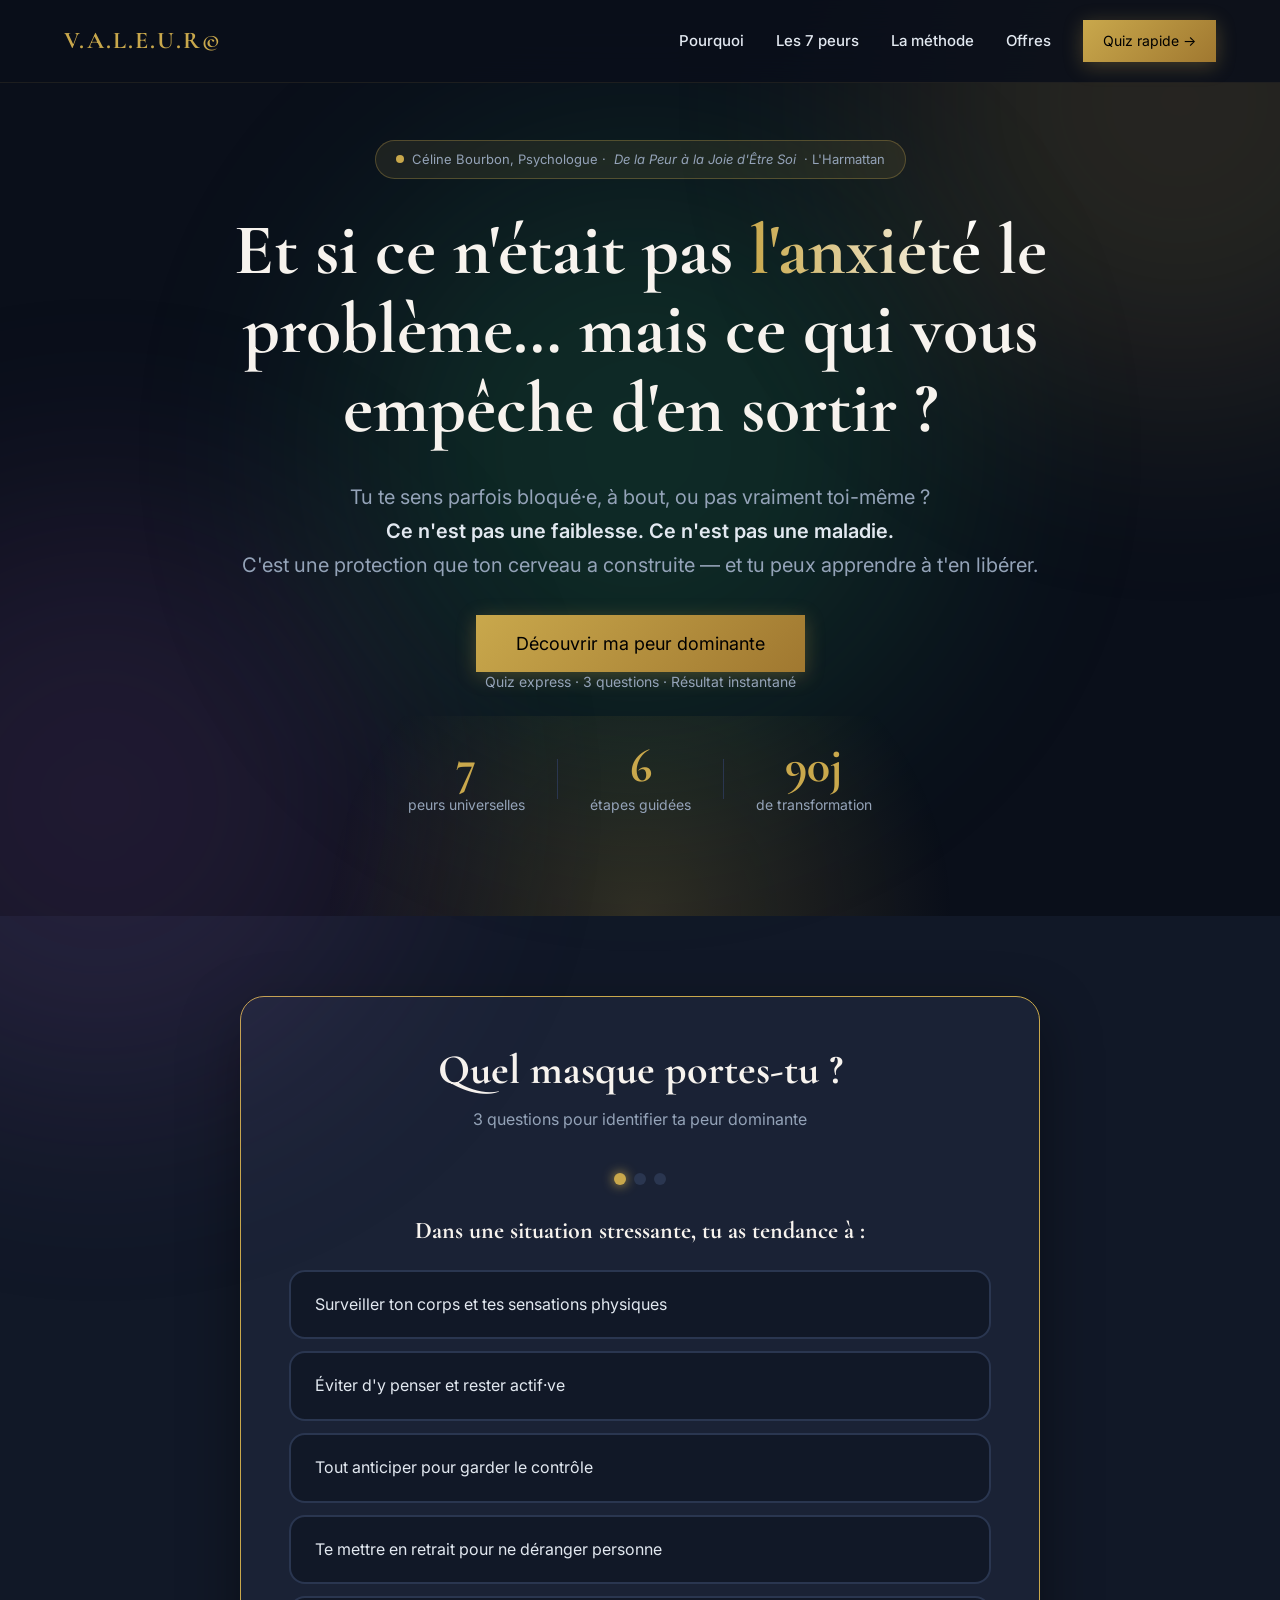
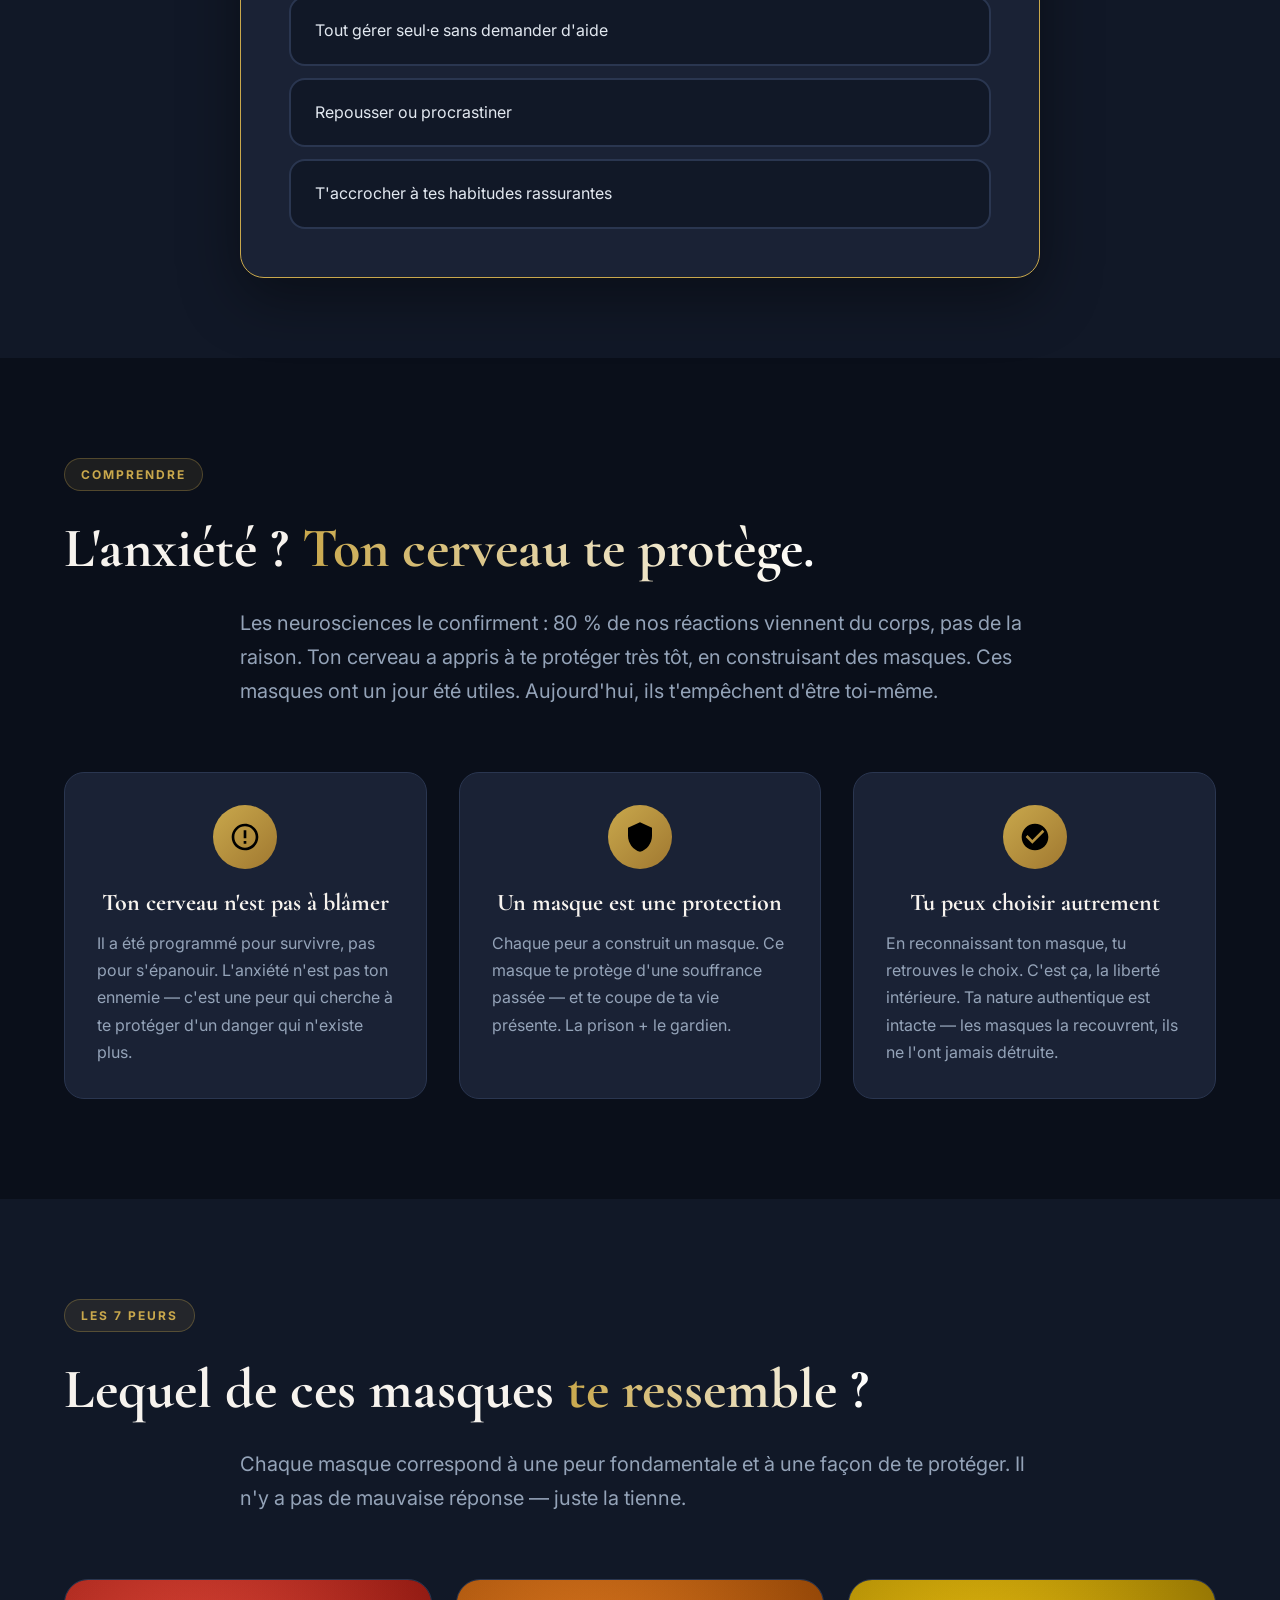
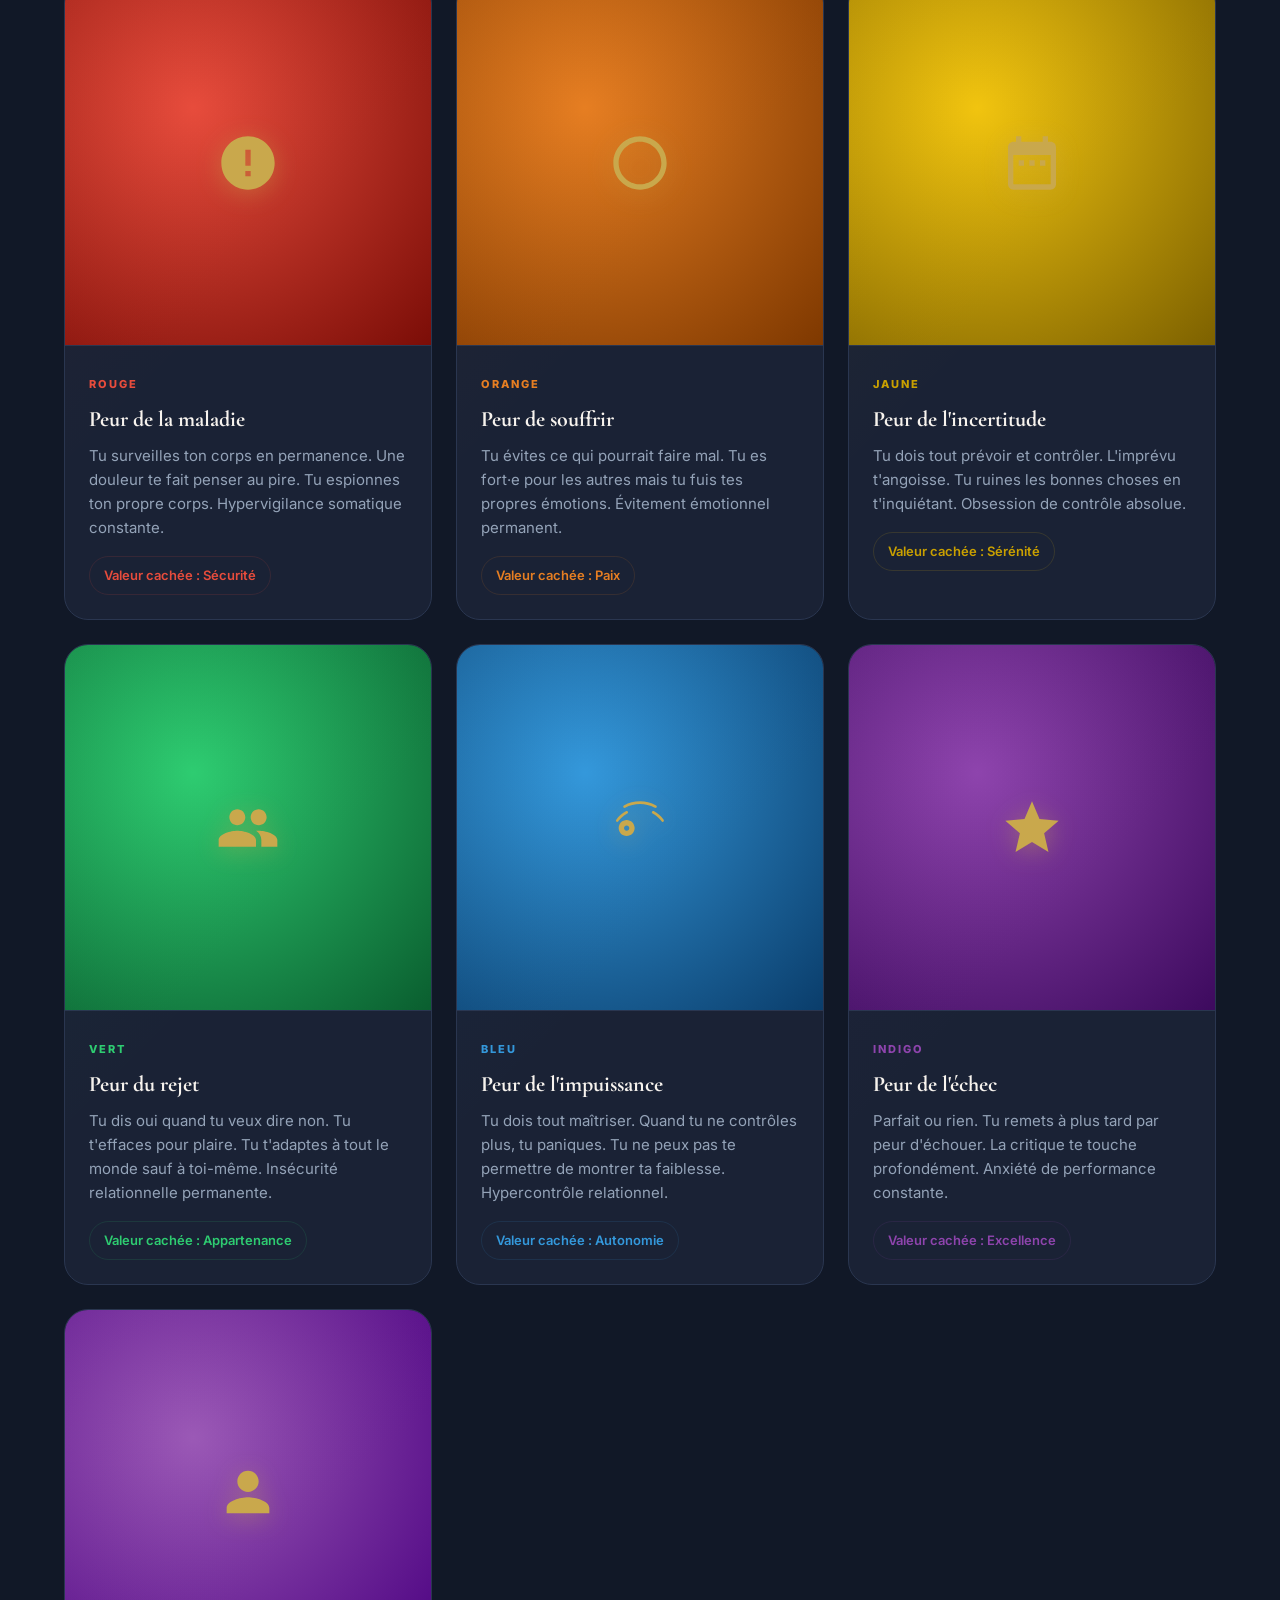
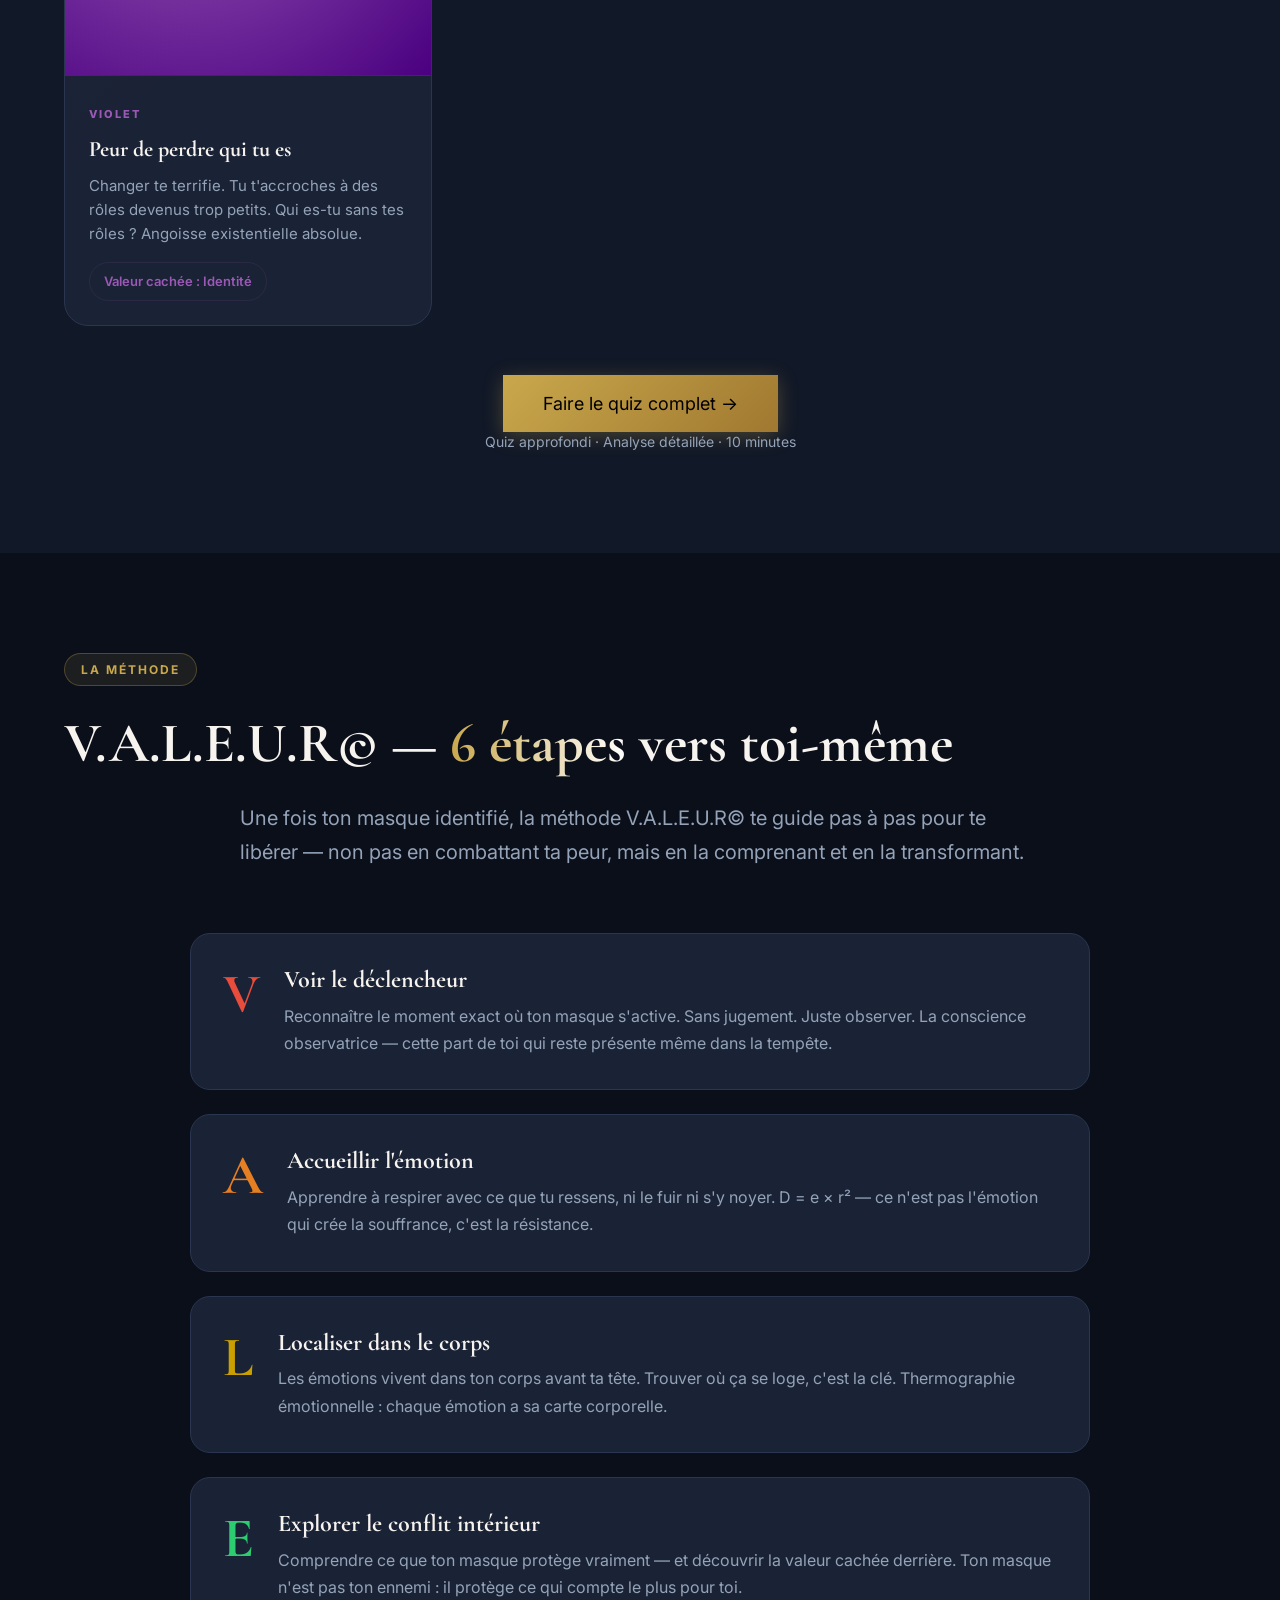
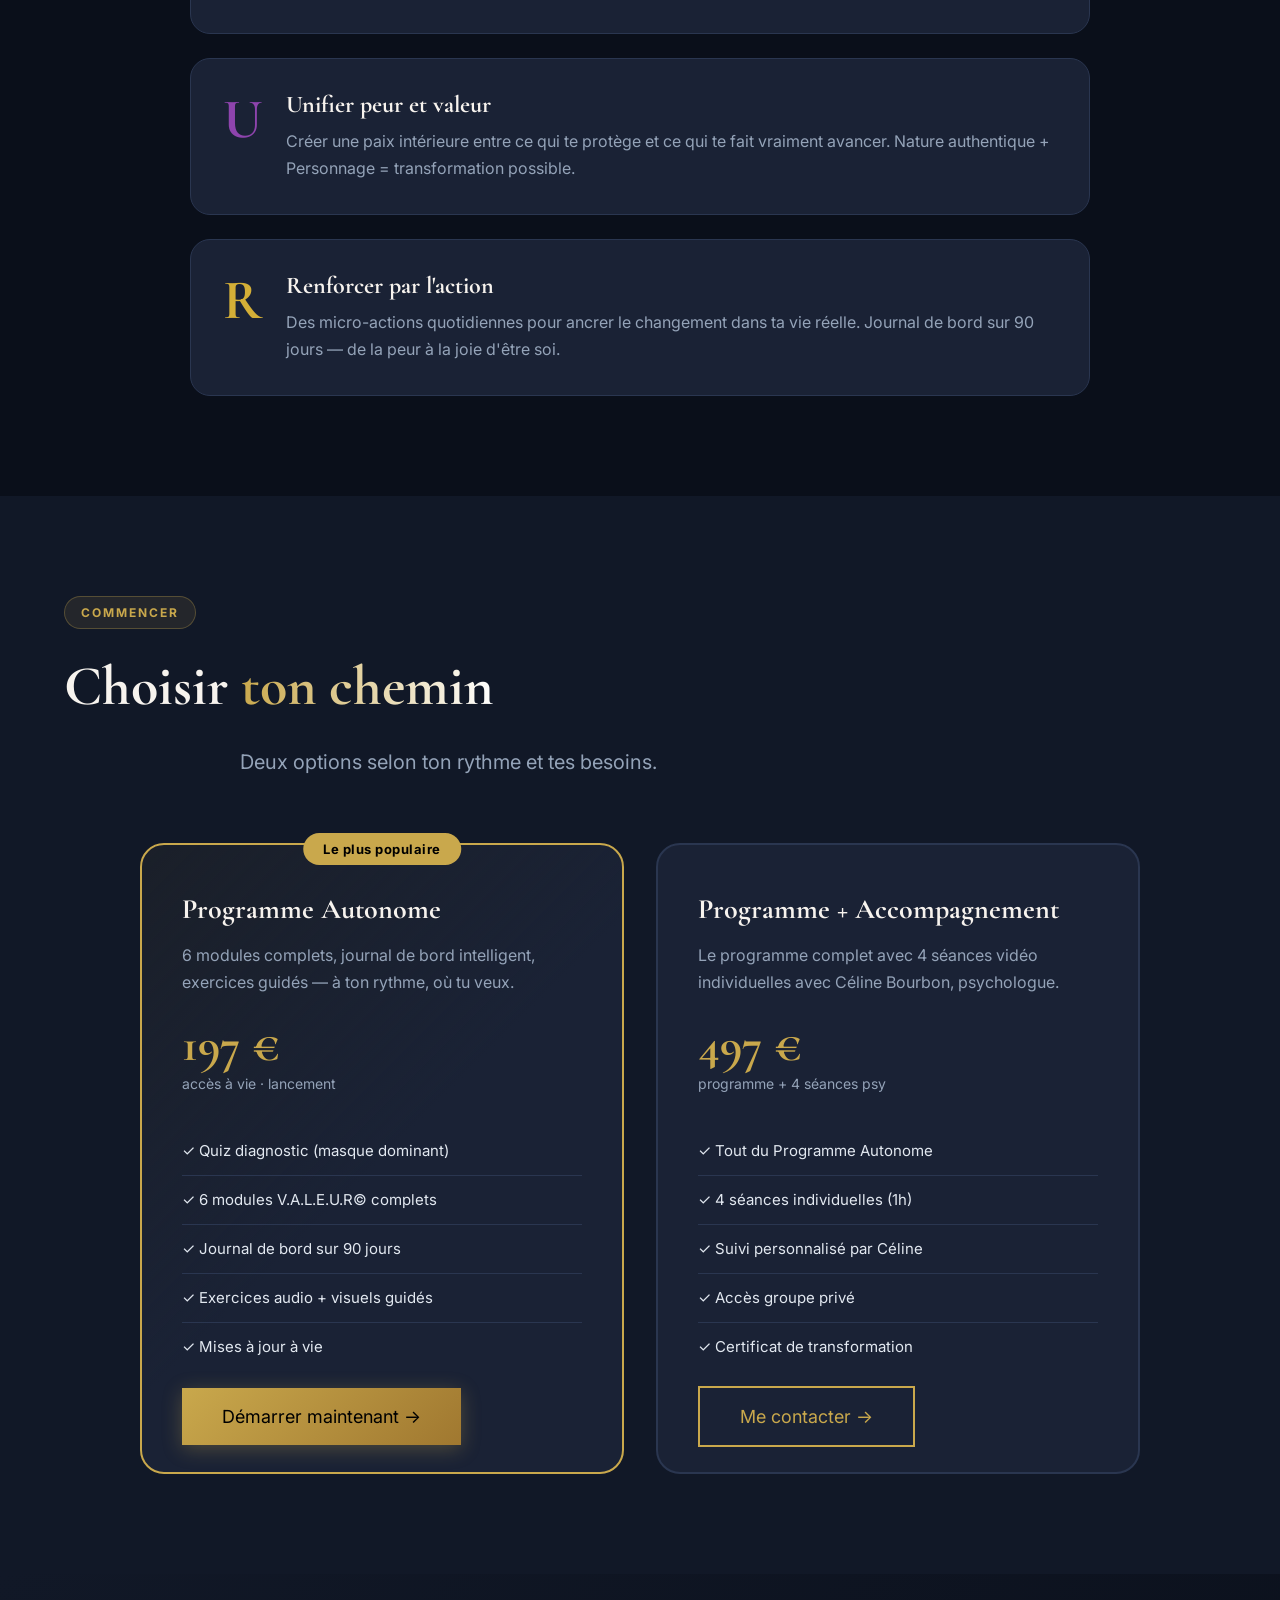
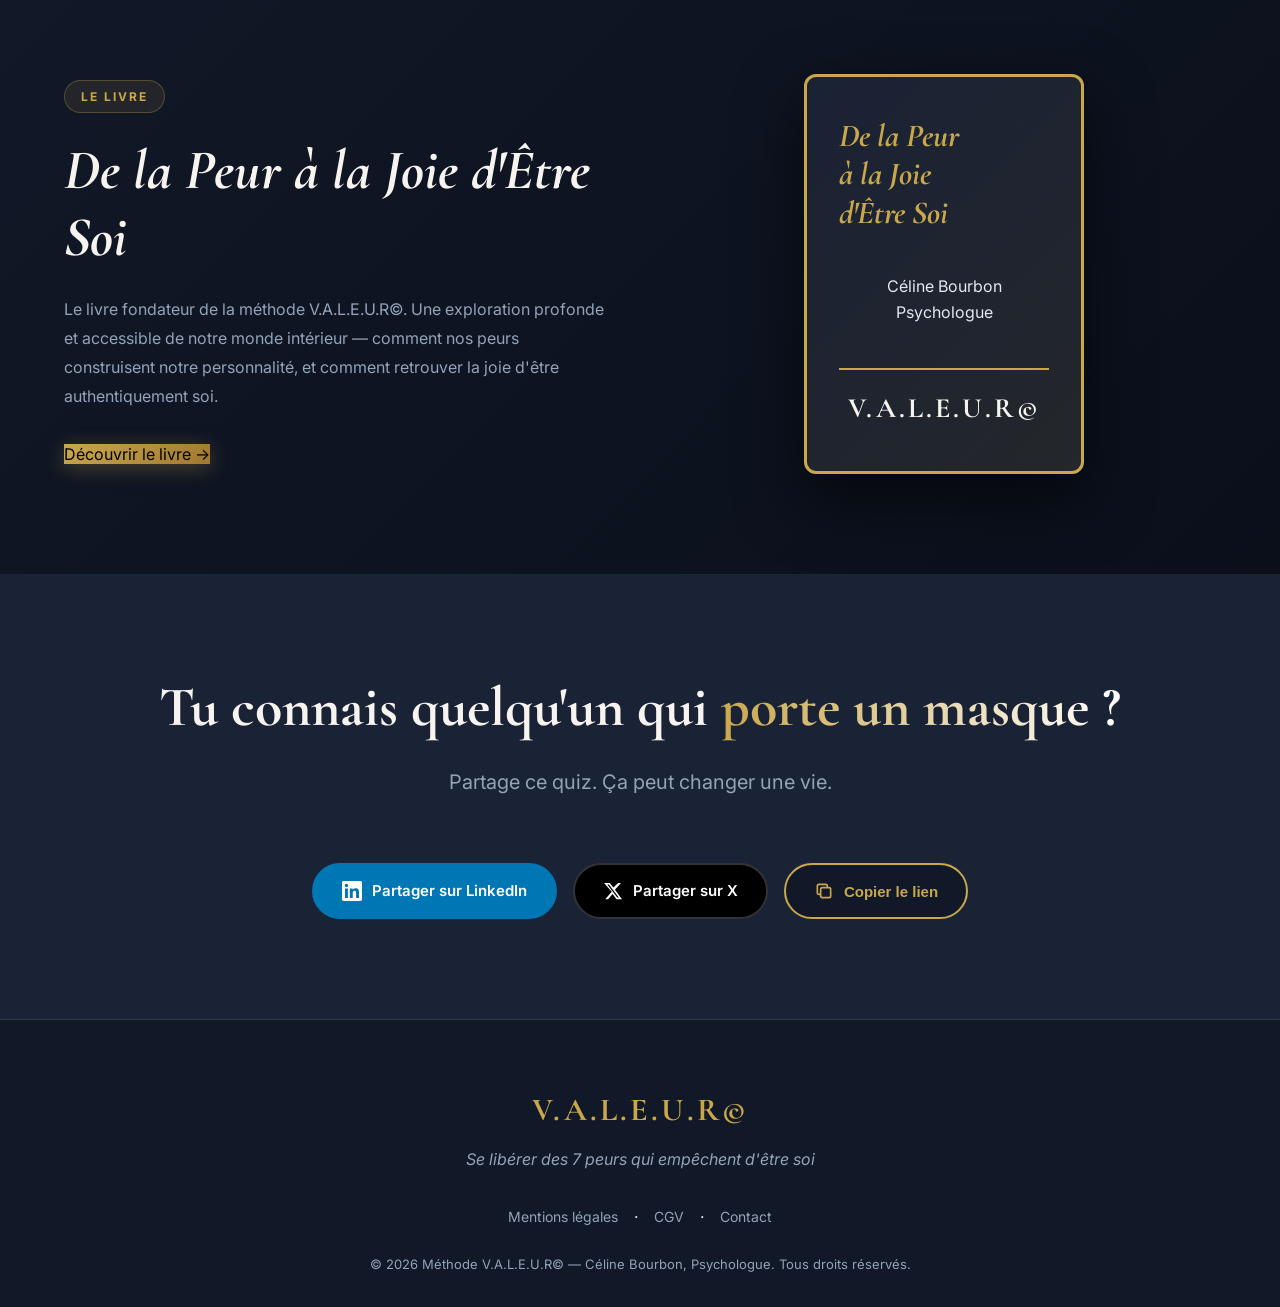
==== index.html @ 0b798fff "🎨 Design premium : icônes dorées + liens propres + quiz express intégré" ====
<!DOCTYPE html>
<html lang="fr">
<head>
  <meta charset="UTF-8">
  <meta name="viewport" content="width=device-width, initial-scale=1.0">
  <meta name="description" content="Se libérer des 7 peurs qui empêchent d'être soi — Méthode V.A.L.E.U.R© par Céline Bourbon, psychologue">
  <title>V.A.L.E.U.R© — De la peur à la joie d'être soi</title>
  <link rel="preconnect" href="https://fonts.googleapis.com">
  <link rel="preconnect" href="https://fonts.gstatic.com" crossorigin>
  <link href="https://fonts.googleapis.com/css2?family=Cormorant+Garamond:ital,wght@0,400;0,600;0,700;1,400&family=Inter:wght@300;400;500;600;700;800&display=swap" rel="stylesheet">
  <style>
    :root {
      --navy: #0a0f1a;
      --navy-mid: #111827;
      --navy-card: #1a2235;
      --navy-border: #2a3650;
      --gold: #c9a84c;
      --gold-dark: #a07830;
      --cream: #f7f3ee;
      --text-light: #e2e8f0;
      --text-muted: #94a3b8;
      --rouge: #E74C3C;
      --orange: #E67E22;
      --jaune: #F1C40F;
      --vert: #2ECC71;
      --bleu: #3498DB;
      --indigo: #8E44AD;
      --violet: #9B59B6;
    }

    * {
      margin: 0;
      padding: 0;
      box-sizing: border-box;
    }

    body {
      font-family: 'Inter', system-ui, sans-serif;
      background: var(--navy);
      color: var(--text-light);
      line-height: 1.6;
      overflow-x: hidden;
      -webkit-font-smoothing: antialiased;
    }

    h1, h2, h3 {
      font-family: 'Cormorant Garamond', Georgia, serif;
      font-weight: 700;
      line-height: 1.2;
    }

    /* ═══ ANIMATIONS ═══ */
    @keyframes fadeInUp {
      from { opacity: 0; transform: translateY(30px); }
      to { opacity: 1; transform: translateY(0); }
    }

    @keyframes float {
      0%, 100% { transform: translateY(0px); }
      50% { transform: translateY(-12px); }
    }

    @keyframes shimmer {
      0% { background-position: -200% center; }
      100% { background-position: 200% center; }
    }

    @keyframes glow-pulse {
      0%, 100% { box-shadow: 0 0 20px rgba(201, 168, 76, 0.3); }
      50% { box-shadow: 0 0 40px rgba(201, 168, 76, 0.6); }
    }

    @keyframes orb-float {
      0%, 100% { transform: translateY(0) scale(1); }
      50% { transform: translateY(-8px) scale(1.03); }
    }

    @keyframes slideIn {
      from { opacity: 0; transform: translateX(-20px); }
      to { opacity: 1; transform: translateX(0); }
    }

    .fade-in-up {
      animation: fadeInUp 0.8s ease both;
    }

    /* ═══ LAYOUT ═══ */
    .container {
      max-width: 1200px;
      margin: 0 auto;
      padding: 0 24px;
    }

    .section {
      padding: 100px 0;
      position: relative;
    }

    /* ═══ BACKGROUND EFFECTS ═══ */
    .ambient-light {
      position: fixed;
      width: 600px;
      height: 600px;
      border-radius: 50%;
      filter: blur(120px);
      opacity: 0.15;
      pointer-events: none;
      z-index: 0;
    }

    .ambient-1 {
      background: var(--gold);
      top: -200px;
      right: -200px;
      animation: float 15s ease-in-out infinite;
    }

    .ambient-2 {
      background: var(--violet);
      bottom: -200px;
      left: -200px;
      animation: float 20s ease-in-out infinite 5s;
    }

    .ambient-3 {
      background: var(--vert);
      top: 50%;
      left: 50%;
      transform: translate(-50%, -50%);
      animation: float 18s ease-in-out infinite 10s;
    }

    /* ═══ NAVIGATION ═══ */
    .nav {
      position: fixed;
      top: 0;
      left: 0;
      right: 0;
      background: rgba(10, 15, 26, 0.85);
      backdrop-filter: blur(20px);
      border-bottom: 1px solid rgba(201, 168, 76, 0.1);
      z-index: 1000;
      transition: all 0.3s ease;
    }

    .nav.scrolled {
      background: rgba(10, 15, 26, 0.95);
      box-shadow: 0 4px 24px rgba(0, 0, 0, 0.3);
    }

    .nav-inner {
      max-width: 1200px;
      margin: 0 auto;
      padding: 20px 24px;
      display: flex;
      align-items: center;
      justify-content: space-between;
    }

    .nav-logo {
      font-family: 'Cormorant Garamond', serif;
      font-size: 24px;
      font-weight: 700;
      color: var(--gold);
      text-decoration: none;
      letter-spacing: 2px;
    }

    .nav-links {
      display: flex;
      align-items: center;
      gap: 32px;
    }

    .nav-link {
      color: var(--text-light);
      text-decoration: none;
      font-size: 15px;
      font-weight: 500;
      transition: color 0.2s;
    }

    .nav-link:hover {
      color: var(--gold);
    }

    .nav-burger {
      display: none;
      flex-direction: column;
      gap: 4px;
      background: none;
      border: none;
      cursor: pointer;
    }

    .nav-burger span {
      width: 24px;
      height: 2px;
      background: var(--gold);
      transition: all 0.3s;
    }

    @media (max-width: 768px) {
      .nav-links {
        display: none;
      }
      .nav-burger {
        display: flex;
      }
    }

    /* ═══ BUTTONS ═══ */
    .btn {
      display: inline-flex;
      align-items: center;
      justify-content: center;
      gap: 8px;
      padding: 14px 32px;
      border-radius: 50px;
      font-weight: 700;
      font-size: 16px;
      text-decoration: none !important;
      transition: all 0.3s ease;
      cursor: pointer;
      border: none;
    }

    .btn-gold {
      background: linear-gradient(135deg, var(--gold), var(--gold-dark));
      color: #000 !important;
      box-shadow: 0 4px 20px rgba(201, 168, 76, 0.3);
      text-decoration: none !important;
    }

    .btn-gold:hover {
      transform: translateY(-2px);
      box-shadow: 0 6px 30px rgba(201, 168, 76, 0.5);
      text-decoration: none !important;
    }

    .btn-outline {
      background: transparent;
      border: 2px solid var(--gold);
      color: var(--gold) !important;
      text-decoration: none !important;
    }

    .btn-outline:hover {
      background: var(--gold);
      color: #000 !important;
      text-decoration: none !important;
    }

    .btn-lg {
      padding: 18px 40px;
      font-size: 18px;
    }

    .btn-sm {
      padding: 10px 20px;
      font-size: 14px;
    }

    /* ═══ HERO ═══ */
    .hero {
      min-height: 100vh;
      display: flex;
      align-items: center;
      justify-content: center;
      text-align: center;
      padding: 140px 24px 100px;
      position: relative;
      overflow: hidden;
    }

    .hero-inner {
      max-width: 900px;
      position: relative;
      z-index: 10;
    }

    .hero-badge {
      display: inline-flex;
      align-items: center;
      gap: 8px;
      background: rgba(201, 168, 76, 0.1);
      border: 1px solid rgba(201, 168, 76, 0.3);
      border-radius: 50px;
      padding: 8px 20px;
      font-size: 13px;
      color: var(--text-muted);
      margin-bottom: 32px;
      animation: fadeInUp 0.8s ease 0.2s both;
    }

    .badge-dot {
      width: 8px;
      height: 8px;
      border-radius: 50%;
      background: var(--gold);
      animation: glow-pulse 2s ease-in-out infinite;
    }

    .hero-h1 {
      font-size: clamp(36px, 8vw, 72px);
      color: var(--cream);
      margin-bottom: 32px;
      line-height: 1.1;
      animation: fadeInUp 0.8s ease 0.4s both;
    }

    .gold-shimmer {
      background: linear-gradient(90deg, var(--gold) 0%, #fff 50%, var(--gold) 100%);
      background-size: 200% auto;
      -webkit-background-clip: text;
      -webkit-text-fill-color: transparent;
      background-clip: text;
      animation: shimmer 3s linear infinite;
    }

    .hero-sub {
      font-size: clamp(16px, 3vw, 20px);
      color: var(--text-muted);
      line-height: 1.7;
      margin-bottom: 48px;
      animation: fadeInUp 0.8s ease 0.6s both;
    }

    .hero-sub strong {
      color: var(--text-light);
      font-weight: 600;
    }

    .hero-cta {
      animation: fadeInUp 0.8s ease 0.8s both;
      margin-bottom: 48px;
    }

    .cta-hint {
      font-size: 14px;
      color: var(--text-muted);
      margin-top: 12px;
    }

    .hero-stats {
      display: flex;
      align-items: center;
      justify-content: center;
      gap: 32px;
      flex-wrap: wrap;
      animation: fadeInUp 0.8s ease 1s both;
    }

    .stat {
      text-align: center;
    }

    .stat-n {
      font-family: 'Cormorant Garamond', serif;
      font-size: 48px;
      font-weight: 700;
      color: var(--gold);
      line-height: 1;
    }

    .stat-l {
      font-size: 14px;
      color: var(--text-muted);
      margin-top: 4px;
    }

    .stat-sep {
      width: 1px;
      height: 40px;
      background: var(--navy-border);
    }

    .hero-glow {
      position: absolute;
      bottom: -200px;
      left: 50%;
      transform: translateX(-50%);
      width: 800px;
      height: 400px;
      background: radial-gradient(circle, rgba(201, 168, 76, 0.2) 0%, transparent 70%);
      pointer-events: none;
    }

    /* ═══ QUIZ RAPIDE ═══ */
    .quiz-section {
      background: var(--navy-mid);
      padding: 80px 0;
    }

    .quiz-container {
      max-width: 800px;
      margin: 0 auto;
      background: var(--navy-card);
      border: 1px solid var(--gold);
      border-radius: 24px;
      padding: 48px;
      box-shadow: 0 20px 60px rgba(0, 0, 0, 0.4);
    }

    .quiz-header {
      text-align: center;
      margin-bottom: 40px;
    }

    .quiz-header h2 {
      font-size: clamp(28px, 5vw, 42px);
      color: var(--cream);
      margin-bottom: 12px;
    }

    .quiz-header p {
      color: var(--text-muted);
      font-size: 16px;
    }

    .quiz-progress {
      display: flex;
      gap: 8px;
      margin-bottom: 32px;
      justify-content: center;
    }

    .progress-dot {
      width: 12px;
      height: 12px;
      border-radius: 50%;
      background: var(--navy-border);
      transition: all 0.3s ease;
    }

    .progress-dot.active {
      background: var(--gold);
      box-shadow: 0 0 12px var(--gold);
    }

    .quiz-question {
      display: none;
      animation: slideIn 0.5s ease;
    }

    .quiz-question.active {
      display: block;
    }

    .quiz-question h3 {
      font-size: 24px;
      color: var(--cream);
      margin-bottom: 24px;
      text-align: center;
    }

    .quiz-options {
      display: flex;
      flex-direction: column;
      gap: 12px;
    }

    .quiz-option {
      background: var(--navy-mid);
      border: 2px solid var(--navy-border);
      border-radius: 16px;
      padding: 20px 24px;
      cursor: pointer;
      transition: all 0.3s ease;
      font-size: 16px;
      color: var(--text-light);
      text-align: left;
    }

    .quiz-option:hover {
      border-color: var(--gold);
      background: rgba(201, 168, 76, 0.05);
      transform: translateX(4px);
    }

    .quiz-option.selected {
      border-color: var(--gold);
      background: rgba(201, 168, 76, 0.1);
    }

    .quiz-result {
      display: none;
      text-align: center;
      animation: fadeInUp 0.8s ease;
    }

    .quiz-result.active {
      display: block;
    }

    .result-icon {
      width: 120px;
      height: 120px;
      margin: 0 auto 24px;
      background: linear-gradient(135deg, var(--gold), var(--gold-dark));
      border-radius: 50%;
      display: flex;
      align-items: center;
      justify-content: center;
      box-shadow: 0 8px 32px rgba(201, 168, 76, 0.4);
    }

    .result-icon svg {
      width: 60px;
      height: 60px;
      fill: #000;
    }

    .result-title {
      font-size: 32px;
      color: var(--cream);
      margin-bottom: 16px;
    }

    .result-desc {
      font-size: 18px;
      color: var(--text-muted);
      line-height: 1.7;
      margin-bottom: 32px;
    }

    .result-cta {
      display: flex;
      gap: 16px;
      justify-content: center;
      flex-wrap: wrap;
    }

    /* ═══ SECTION TAGS ═══ */
    .section-tag {
      display: inline-block;
      background: rgba(201, 168, 76, 0.1);
      border: 1px solid rgba(201, 168, 76, 0.3);
      border-radius: 20px;
      padding: 6px 16px;
      font-size: 12px;
      font-weight: 700;
      letter-spacing: 2px;
      text-transform: uppercase;
      color: var(--gold);
      margin-bottom: 24px;
    }

    .section-h2 {
      font-size: clamp(32px, 6vw, 56px);
      color: var(--cream);
      margin-bottom: 24px;
      line-height: 1.2;
    }

    .section-lead {
      font-size: clamp(16px, 3vw, 20px);
      color: var(--text-muted);
      line-height: 1.7;
      max-width: 800px;
      margin: 0 auto 64px;
    }

    .text-center {
      text-align: center;
    }

    .section-dark {
      background: var(--navy-mid);
    }

    /* ═══ POURQUOI SECTION ═══ */
    .why-grid {
      display: grid;
      grid-template-columns: repeat(auto-fit, minmax(300px, 1fr));
      gap: 32px;
      margin-top: 64px;
    }

    .why-card {
      background: var(--navy-card);
      border: 1px solid var(--navy-border);
      border-radius: 20px;
      padding: 32px;
      transition: all 0.3s ease;
    }

    .why-card:hover {
      border-color: var(--gold);
      transform: translateY(-4px);
      box-shadow: 0 12px 32px rgba(0, 0, 0, 0.3);
    }

    .why-icon {
      width: 64px;
      height: 64px;
      margin: 0 auto 20px;
      background: linear-gradient(135deg, var(--gold), var(--gold-dark));
      border-radius: 50%;
      display: flex;
      align-items: center;
      justify-content: center;
      animation: float 3s ease-in-out infinite;
    }

    .why-icon svg {
      width: 32px;
      height: 32px;
      fill: #000;
    }

    .why-card h3 {
      font-size: 24px;
      color: var(--cream);
      margin-bottom: 12px;
      text-align: center;
    }

    .why-card p {
      color: var(--text-muted);
      line-height: 1.7;
    }

    /* ═══ MASQUES SECTION ═══ */
    .masques-grid {
      display: grid;
      grid-template-columns: repeat(auto-fit, minmax(320px, 1fr));
      gap: 24px;
      margin-top: 64px;
      margin-bottom: 64px;
    }

    .masque-card {
      background: var(--navy-card);
      border: 1px solid var(--navy-border);
      border-radius: 24px;
      overflow: hidden;
      transition: all 0.4s ease;
      position: relative;
    }

    .masque-card::before {
      content: '';
      position: absolute;
      inset: 0;
      background: linear-gradient(135deg, var(--mc) 0%, transparent 50%);
      opacity: 0.05;
      transition: opacity 0.4s;
    }

    .masque-card:hover::before {
      opacity: 0.12;
    }

    .masque-card:hover {
      border-color: var(--mc);
      transform: translateY(-6px);
      box-shadow: 0 16px 40px rgba(0, 0, 0, 0.4);
    }

    .masque-orb {
      width: 100%;
      aspect-ratio: 1;
      display: flex;
      align-items: center;
      justify-content: center;
      animation: orb-float 4s ease-in-out infinite;
      border-bottom: 1px solid var(--navy-border);
    }

    .masque-orb svg {
      width: 64px;
      height: 64px;
      fill: var(--gold);
      filter: drop-shadow(0 4px 12px rgba(201, 168, 76, 0.4));
    }

    .masque-body {
      padding: 24px;
    }

    .masque-color-tag {
      display: inline-block;
      font-size: 11px;
      font-weight: 800;
      letter-spacing: 2px;
      margin-bottom: 12px;
    }

    .masque-card h3 {
      font-size: 22px;
      color: var(--cream);
      margin-bottom: 12px;
    }

    .masque-card p {
      color: var(--text-muted);
      line-height: 1.6;
      font-size: 15px;
      margin-bottom: 16px;
    }

    .masque-valeur {
      display: inline-block;
      padding: 8px 14px;
      border-radius: 20px;
      border: 1px solid;
      font-size: 13px;
      font-weight: 600;
    }

    /* ═══ MÉTHODE SECTION ═══ */
    .etapes {
      display: flex;
      flex-direction: column;
      gap: 24px;
      max-width: 900px;
      margin: 64px auto 0;
    }

    .etape {
      display: flex;
      align-items: flex-start;
      gap: 24px;
      background: var(--navy-card);
      border: 1px solid var(--navy-border);
      border-radius: 20px;
      padding: 32px;
      transition: all 0.3s ease;
    }

    .etape:hover {
      border-color: var(--ec);
      transform: translateX(8px);
      box-shadow: -4px 0 0 var(--ec), 0 8px 24px rgba(0, 0, 0, 0.3);
    }

    .etape-letter {
      font-family: 'Cormorant Garamond', serif;
      font-size: 56px;
      font-weight: 700;
      line-height: 1;
      flex-shrink: 0;
    }

    .etape-content h3 {
      font-size: 24px;
      color: var(--cream);
      margin-bottom: 8px;
    }

    .etape-content p {
      color: var(--text-muted);
      line-height: 1.7;
    }

    /* ═══ OFFRES SECTION ═══ */
    .offres-grid {
      display: grid;
      grid-template-columns: repeat(auto-fit, minmax(350px, 1fr));
      gap: 32px;
      max-width: 1000px;
      margin: 64px auto 0;
    }

    .offre-card {
      background: var(--navy-card);
      border: 2px solid var(--navy-border);
      border-radius: 24px;
      padding: 40px;
      position: relative;
      transition: all 0.4s ease;
    }

    .offre-card:hover {
      transform: translateY(-8px);
      box-shadow: 0 20px 48px rgba(0, 0, 0, 0.4);
    }

    .offre-autonome {
      border-color: var(--gold);
      background: linear-gradient(135deg, rgba(201, 168, 76, 0.05) 0%, var(--navy-card) 50%);
    }

    .offre-badge {
      position: absolute;
      top: -12px;
      left: 50%;
      transform: translateX(-50%);
      background: var(--gold);
      color: #000;
      padding: 6px 20px;
      border-radius: 20px;
      font-size: 13px;
      font-weight: 700;
      letter-spacing: 0.5px;
    }

    .offre-title {
      font-size: 28px;
      color: var(--cream);
      margin-bottom: 16px;
      margin-top: 8px;
    }

    .offre-desc {
      color: var(--text-muted);
      line-height: 1.7;
      margin-bottom: 24px;
    }

    .offre-price {
      margin-bottom: 32px;
    }

    .price-amount {
      font-family: 'Cormorant Garamond', serif;
      font-size: 48px;
      font-weight: 700;
      color: var(--gold);
      display: block;
      line-height: 1;
    }

    .price-note {
      font-size: 14px;
      color: var(--text-muted);
      margin-top: 4px;
      display: block;
    }

    .offre-features {
      list-style: none;
      margin-bottom: 32px;
    }

    .offre-features li {
      color: var(--text-light);
      padding: 12px 0;
      border-bottom: 1px solid var(--navy-border);
      font-size: 15px;
    }

    .offre-features li:last-child {
      border-bottom: none;
    }

    /* ═══ LIVRE SECTION ═══ */
    .livre-section {
      background: linear-gradient(135deg, var(--navy-mid) 0%, var(--navy) 100%);
    }

    .livre-inner {
      display: grid;
      grid-template-columns: repeat(auto-fit, minmax(300px, 1fr));
      gap: 64px;
      align-items: center;
    }

    .livre-visual {
      display: flex;
      justify-content: center;
      align-items: center;
    }

    .livre-mock {
      position: relative;
      animation: float 6s ease-in-out infinite;
    }

    .livre-cover {
      width: 280px;
      height: 400px;
      background: linear-gradient(135deg, var(--navy-card), var(--navy-mid));
      border: 3px solid var(--gold);
      border-radius: 12px;
      padding: 40px 32px;
      display: flex;
      flex-direction: column;
      justify-content: space-between;
      box-shadow: 0 24px 64px rgba(0, 0, 0, 0.6);
      position: relative;
      overflow: hidden;
    }

    .livre-cover::before {
      content: '';
      position: absolute;
      inset: 0;
      background: linear-gradient(135deg, transparent 0%, rgba(201, 168, 76, 0.1) 100%);
    }

    .livre-cover-title {
      font-family: 'Cormorant Garamond', serif;
      font-size: 32px;
      font-weight: 700;
      color: var(--gold);
      line-height: 1.2;
      position: relative;
      z-index: 1;
    }

    .livre-cover-author {
      font-size: 16px;
      color: var(--text-light);
      text-align: center;
      position: relative;
      z-index: 1;
    }

    .livre-cover-logo {
      font-family: 'Cormorant Garamond', serif;
      font-size: 28px;
      font-weight: 700;
      color: var(--cream);
      text-align: center;
      border-top: 2px solid var(--gold);
      padding-top: 16px;
      letter-spacing: 3px;
      position: relative;
      z-index: 1;
    }

    /* ═══ SHARE SECTION ═══ */
    .share-section {
      background: var(--navy-card);
    }

    .share-buttons {
      display: flex;
      gap: 16px;
      justify-content: center;
      flex-wrap: wrap;
      margin-top: 40px;
    }

    .share-btn {
      display: inline-flex;
      align-items: center;
      gap: 10px;
      padding: 14px 28px;
      border-radius: 50px;
      font-weight: 600;
      font-size: 15px;
      text-decoration: none !important;
      transition: all 0.3s ease;
      border: 2px solid transparent;
    }

    .share-btn svg {
      width: 20px;
      height: 20px;
    }

    .share-linkedin {
      background: #0077B5;
      color: white !important;
      border-color: #0077B5;
    }

    .share-linkedin:hover {
      background: #005885;
      transform: translateY(-2px);
    }

    .share-twitter {
      background: #000;
      color: white !important;
      border-color: #333;
    }

    .share-twitter:hover {
      background: #1a1a1a;
      transform: translateY(-2px);
    }

    .share-copy {
      background: var(--navy-mid);
      color: var(--gold) !important;
      border-color: var(--gold);
      cursor: pointer;
    }

    .share-copy:hover {
      background: var(--gold);
      color: #000 !important;
    }

    /* ═══ FOOTER ═══ */
    .footer {
      background: var(--navy-mid);
      border-top: 1px solid var(--navy-border);
      padding: 64px 24px 32px;
      text-align: center;
    }

    .footer-logo {
      font-family: 'Cormorant Garamond', serif;
      font-size: 32px;
      font-weight: 700;
      color: var(--gold);
      letter-spacing: 3px;
      margin-bottom: 12px;
    }

    .footer-tagline {
      color: var(--text-muted);
      font-size: 16px;
      margin-bottom: 32px;
    }

    .footer-links {
      display: flex;
      gap: 16px;
      justify-content: center;
      align-items: center;
      margin-bottom: 24px;
      flex-wrap: wrap;
    }

    .footer-links a {
      color: var(--text-muted);
      text-decoration: none;
      font-size: 14px;
      transition: color 0.2s;
    }

    .footer-links a:hover {
      color: var(--gold);
    }

    .footer-copy {
      color: var(--text-muted);
      font-size: 13px;
    }

    /* ═══ CTA CENTER ═══ */
    .cta-center {
      text-align: center;
      margin-top: 48px;
    }

    /* ═══ RESPONSIVE ═══ */
    @media (max-width: 768px) {
      .hero {
        padding: 120px 20px 80px;
      }

      .section {
        padding: 64px 0;
      }

      .quiz-container {
        padding: 32px 24px;
      }

      .hero-stats {
        gap: 20px;
      }

      .stat-sep {
        display: none;
      }

      .masques-grid,
      .offres-grid,
      .why-grid {
        grid-template-columns: 1fr;
      }

      .etape {
        flex-direction: column;
        text-align: center;
      }

      .etape:hover {
        transform: translateY(-4px);
        box-shadow: 0 8px 24px rgba(0, 0, 0, 0.3);
      }

      .livre-inner {
        grid-template-columns: 1fr;
        gap: 40px;
      }

      .share-buttons {
        flex-direction: column;
      }

      .share-btn {
        width: 100%;
        max-width: 300px;
      }

      .result-cta {
        flex-direction: column;
      }
    }

    /* ═══ SCROLL REVEAL ═══ */
    .reveal {
      opacity: 0;
      transform: translateY(30px);
      transition: all 0.8s ease;
    }

    .reveal.active {
      opacity: 1;
      transform: translateY(0);
    }
  </style>
</head>
<body>

  <!-- Lumières ambiantes -->
  <div class="ambient-light ambient-1"></div>
  <div class="ambient-light ambient-2"></div>
  <div class="ambient-light ambient-3"></div>

  <!-- ═══ NAVIGATION ═══ -->
  <nav class="nav" id="nav">
    <div class="nav-inner">
      <a href="#" class="nav-logo">V.A.L.E.U.R©</a>
      <div class="nav-links">
        <a href="#pourquoi" class="nav-link">Pourquoi</a>
        <a href="#masques" class="nav-link">Les 7 peurs</a>
        <a href="#methode" class="nav-link">La méthode</a>
        <a href="#offres" class="nav-link">Offres</a>
        <a href="#quiz" class="btn-gold btn-sm">Quiz rapide →</a>
      </div>
      <button class="nav-burger" id="burger" aria-label="Menu">
        <span></span><span></span><span></span>
      </button>
    </div>
  </nav>

  <!-- ═══ HERO ═══ -->
  <header class="hero">
    <div class="hero-inner">
      <div class="hero-badge">
        <span class="badge-dot"></span>
        Céline Bourbon, Psychologue · <em>De la Peur à la Joie d'Être Soi</em> · L'Harmattan
      </div>

      <h1 class="hero-h1">
        Et si ce n'était pas <span class="gold-shimmer">l'anxiété</span> le problème… mais ce qui vous empêche d'en sortir ?
      </h1>

      <p class="hero-sub">
        Tu te sens parfois bloqué·e, à bout, ou pas vraiment toi-même ?<br>
        <strong>Ce n'est pas une faiblesse. Ce n'est pas une maladie.</strong><br>
        C'est une protection que ton cerveau a construite — et tu peux apprendre à t'en libérer.
      </p>

      <div class="hero-cta">
        <a href="#quiz" class="btn-gold btn-lg">
          Découvrir ma peur dominante
        </a>
        <p class="cta-hint">Quiz express · 3 questions · Résultat instantané</p>
      </div>

      <div class="hero-stats">
        <div class="stat">
          <div class="stat-n">7</div>
          <div class="stat-l">peurs universelles</div>
        </div>
        <div class="stat-sep"></div>
        <div class="stat">
          <div class="stat-n">6</div>
          <div class="stat-l">étapes guidées</div>
        </div>
        <div class="stat-sep"></div>
        <div class="stat">
          <div class="stat-n">90j</div>
          <div class="stat-l">de transformation</div>
        </div>
      </div>
    </div>
    <div class="hero-glow"></div>
  </header>

  <!-- ═══ QUIZ RAPIDE ═══ -->
  <section id="quiz" class="quiz-section">
    <div class="container">
      <div class="quiz-container">
        <div class="quiz-header">
          <h2>Quel masque portes-tu ?</h2>
          <p>3 questions pour identifier ta peur dominante</p>
        </div>

        <div class="quiz-progress">
          <div class="progress-dot active" data-q="1"></div>
          <div class="progress-dot" data-q="2"></div>
          <div class="progress-dot" data-q="3"></div>
        </div>

        <div id="quizQuestions">
          <!-- Question 1 -->
          <div class="quiz-question active" data-q="1">
            <h3>Dans une situation stressante, tu as tendance à :</h3>
            <div class="quiz-options">
              <div class="quiz-option" data-score="rouge:3,jaune:1">Surveiller ton corps et tes sensations physiques</div>
              <div class="quiz-option" data-score="orange:3,vert:1">Éviter d'y penser et rester actif·ve</div>
              <div class="quiz-option" data-score="jaune:3,bleu:1">Tout anticiper pour garder le contrôle</div>
              <div class="quiz-option" data-score="vert:3,violet:1">Te mettre en retrait pour ne déranger personne</div>
              <div class="quiz-option" data-score="bleu:3,indigo:1">Tout gérer seul·e sans demander d'aide</div>
              <div class="quiz-option" data-score="indigo:3,rouge:1">Repousser ou procrastiner</div>
              <div class="quiz-option" data-score="violet:3,orange:1">T'accrocher à tes habitudes rassurantes</div>
            </div>
          </div>

          <!-- Question 2 -->
          <div class="quiz-question" data-q="2">
            <h3>Ce qui te fait le plus peur au fond :</h3>
            <div class="quiz-options">
              <div class="quiz-option" data-score="rouge:3">Être malade ou perdre la santé</div>
              <div class="quiz-option" data-score="orange:3">Souffrir émotionnellement</div>
              <div class="quiz-option" data-score="jaune:3">Ne pas savoir ce qui va arriver</div>
              <div class="quiz-option" data-score="vert:3">Être rejeté·e ou seul·e</div>
              <div class="quiz-option" data-score="bleu:3">Ne plus rien contrôler</div>
              <div class="quiz-option" data-score="indigo:3">Échouer ou ne pas être à la hauteur</div>
              <div class="quiz-option" data-score="violet:3">Ne plus savoir qui tu es</div>
            </div>
          </div>

          <!-- Question 3 -->
          <div class="quiz-question" data-q="3">
            <h3>Les autres diraient de toi que tu es :</h3>
            <div class="quiz-options">
              <div class="quiz-option" data-score="rouge:3">Vigilant·e, toujours à l'écoute de ton corps</div>
              <div class="quiz-option" data-score="orange:3">Fort·e en apparence, mais tu fuis les émotions</div>
              <div class="quiz-option" data-score="jaune:3">Organisé·e à l'extrême, tu anticipes tout</div>
              <div class="quiz-option" data-score="vert:3">Gentil·le, toujours là pour les autres</div>
              <div class="quiz-option" data-score="bleu:3">Indépendant·e, tu ne montres jamais ta faiblesse</div>
              <div class="quiz-option" data-score="indigo:3">Perfectionniste ou procrastinateur·rice</div>
              <div class="quiz-option" data-score="violet:3">Attaché·e à tes rôles et routines</div>
            </div>
          </div>
        </div>

        <!-- Résultat -->
        <div id="quizResult" class="quiz-result"></div>
      </div>
    </div>
  </section>

  <!-- ═══ POURQUOI ═══ -->
  <section id="pourquoi" class="section">
    <div class="container">
      <div class="section-tag">Comprendre</div>
      <h2 class="section-h2">L'anxiété ? <span class="gold-shimmer">Ton cerveau te protège.</span></h2>
      <p class="section-lead">
        Les neurosciences le confirment : 80 % de nos réactions viennent du corps, pas de la raison.
        Ton cerveau a appris à te protéger très tôt, en construisant des masques.
        Ces masques ont un jour été utiles. Aujourd'hui, ils t'empêchent d'être toi-même.
      </p>
      <div class="why-grid">
        <div class="why-card reveal">
          <div class="why-icon">
            <svg viewBox="0 0 24 24" fill="currentColor"><path d="M12 2C6.48 2 2 6.48 2 12s4.48 10 10 10 10-4.48 10-10S17.52 2 12 2zm0 18c-4.41 0-8-3.59-8-8s3.59-8 8-8 8 3.59 8 8-3.59 8-8 8zm-1-13h2v6h-2zm0 8h2v2h-2z"/></svg>
          </div>
          <h3>Ton cerveau n'est pas à blâmer</h3>
          <p>Il a été programmé pour survivre, pas pour s'épanouir. L'anxiété n'est pas ton ennemie — c'est une peur qui cherche à te protéger d'un danger qui n'existe plus.</p>
        </div>
        <div class="why-card reveal">
          <div class="why-icon">
            <svg viewBox="0 0 24 24" fill="currentColor"><path d="M12 1L3 5v6c0 5.55 3.84 10.74 9 12 5.16-1.26 9-6.45 9-12V5l-9-4z"/></svg>
          </div>
          <h3>Un masque est une protection</h3>
          <p>Chaque peur a construit un masque. Ce masque te protège d'une souffrance passée — et te coupe de ta vie présente. La prison + le gardien.</p>
        </div>
        <div class="why-card reveal">
          <div class="why-icon">
            <svg viewBox="0 0 24 24" fill="currentColor"><path d="M12 2C6.48 2 2 6.48 2 12s4.48 10 10 10 10-4.48 10-10S17.52 2 12 2zm-2 15l-5-5 1.41-1.41L10 14.17l7.59-7.59L19 8l-9 9z"/></svg>
          </div>
          <h3>Tu peux choisir autrement</h3>
          <p>En reconnaissant ton masque, tu retrouves le choix. C'est ça, la liberté intérieure. Ta nature authentique est intacte — les masques la recouvrent, ils ne l'ont jamais détruite.</p>
        </div>
      </div>
    </div>
  </section>

  <!-- ═══ 7 MASQUES ═══ -->
  <section id="masques" class="section section-dark">
    <div class="container">
      <div class="section-tag">Les 7 peurs</div>
      <h2 class="section-h2">Lequel de ces masques <span class="gold-shimmer">te ressemble ?</span></h2>
      <p class="section-lead">
        Chaque masque correspond à une peur fondamentale et à une façon de te protéger.
        Il n'y a pas de mauvaise réponse — juste la tienne.
      </p>

      <div class="masques-grid">
        <div class="masque-card reveal" style="--mc:#E74C3C">
          <div class="masque-orb" style="background:radial-gradient(circle at 35% 35%, #E74C3C, #7B0D07)">
            <svg viewBox="0 0 24 24"><path d="M12 2C6.48 2 2 6.48 2 12s4.48 10 10 10 10-4.48 10-10S17.52 2 12 2zm1 15h-2v-2h2v2zm0-4h-2V7h2v6z"/></svg>
          </div>
          <div class="masque-body">
            <span class="masque-color-tag" style="color:#E74C3C">ROUGE</span>
            <h3>Peur de la maladie</h3>
            <p>Tu surveilles ton corps en permanence. Une douleur te fait penser au pire. Tu espionnes ton propre corps. Hypervigilance somatique constante.</p>
            <span class="masque-valeur" style="border-color:#E74C3C22;color:#E74C3C">Valeur cachée : Sécurité</span>
          </div>
        </div>

        <div class="masque-card reveal" style="--mc:#E67E22">
          <div class="masque-orb" style="background:radial-gradient(circle at 35% 35%, #E67E22, #7E3800)">
            <svg viewBox="0 0 24 24"><path d="M12 2C6.48 2 2 6.48 2 12s4.48 10 10 10 10-4.48 10-10S17.52 2 12 2zm0 18c-4.41 0-8-3.59-8-8s3.59-8 8-8 8 3.59 8 8-3.59 8-8 8z"/></svg>
          </div>
          <div class="masque-body">
            <span class="masque-color-tag" style="color:#E67E22">ORANGE</span>
            <h3>Peur de souffrir</h3>
            <p>Tu évites ce qui pourrait faire mal. Tu es fort·e pour les autres mais tu fuis tes propres émotions. Évitement émotionnel permanent.</p>
            <span class="masque-valeur" style="border-color:#E67E2222;color:#E67E22">Valeur cachée : Paix</span>
          </div>
        </div>

        <div class="masque-card reveal" style="--mc:#F1C40F">
          <div class="masque-orb" style="background:radial-gradient(circle at 35% 35%, #F1C40F, #7D6100)">
            <svg viewBox="0 0 24 24"><path d="M9 11H7v2h2v-2zm4 0h-2v2h2v-2zm4 0h-2v2h2v-2zm2-7h-1V2h-2v2H8V2H6v2H5c-1.11 0-1.99.9-1.99 2L3 20c0 1.1.89 2 2 2h14c1.1 0 2-.9 2-2V6c0-1.1-.9-2-2-2zm0 16H5V9h14v11z"/></svg>
          </div>
          <div class="masque-body">
            <span class="masque-color-tag" style="color:#c9a000">JAUNE</span>
            <h3>Peur de l'incertitude</h3>
            <p>Tu dois tout prévoir et contrôler. L'imprévu t'angoisse. Tu ruines les bonnes choses en t'inquiétant. Obsession de contrôle absolue.</p>
            <span class="masque-valeur" style="border-color:#F1C40F22;color:#c9a000">Valeur cachée : Sérénité</span>
          </div>
        </div>

        <div class="masque-card reveal" style="--mc:#2ECC71">
          <div class="masque-orb" style="background:radial-gradient(circle at 35% 35%, #2ECC71, #0A5E2F)">
            <svg viewBox="0 0 24 24"><path d="M16 11c1.66 0 2.99-1.34 2.99-3S17.66 5 16 5c-1.66 0-3 1.34-3 3s1.34 3 3 3zm-8 0c1.66 0 2.99-1.34 2.99-3S9.66 5 8 5C6.34 5 5 6.34 5 8s1.34 3 3 3zm0 2c-2.33 0-7 1.17-7 3.5V19h14v-2.5c0-2.33-4.67-3.5-7-3.5zm8 0c-.29 0-.62.02-.97.05 1.16.84 1.97 1.97 1.97 3.45V19h6v-2.5c0-2.33-4.67-3.5-7-3.5z"/></svg>
          </div>
          <div class="masque-body">
            <span class="masque-color-tag" style="color:#2ECC71">VERT</span>
            <h3>Peur du rejet</h3>
            <p>Tu dis oui quand tu veux dire non. Tu t'effaces pour plaire. Tu t'adaptes à tout le monde sauf à toi-même. Insécurité relationnelle permanente.</p>
            <span class="masque-valeur" style="border-color:#2ECC7122;color:#2ECC71">Valeur cachée : Appartenance</span>
          </div>
        </div>

        <div class="masque-card reveal" style="--mc:#3498DB">
          <div class="masque-orb" style="background:radial-gradient(circle at 35% 35%, #3498DB, #0A3D6B)">
            <svg viewBox="0 0 24 24"><path d="M17.81 4.47c-.08 0-.16-.02-.23-.06C15.66 3.42 14 3 12.01 3c-1.98 0-3.86.47-5.57 1.41-.24.13-.54.04-.68-.2-.13-.24-.04-.55.2-.68C7.82 2.52 9.86 2 12.01 2c2.13 0 3.99.47 6.03 1.52.25.13.34.43.21.67-.09.18-.26.28-.44.28zM3.5 9.72c-.1 0-.2-.03-.29-.09-.23-.16-.28-.47-.12-.7.99-1.4 2.25-2.5 3.75-3.27.23-.12.52-.02.64.23.12.23.02.52-.23.64-1.35.7-2.5 1.7-3.4 2.96-.08.14-.23.23-.39.23h.04zm17 0c-.16 0-.31-.09-.39-.23-.9-1.26-2.04-2.25-3.4-2.96-.24-.12-.34-.41-.23-.64s.41-.35.64-.23c1.5.77 2.76 1.86 3.75 3.27.16.22.11.54-.12.7-.08.05-.18.09-.29.09h.04zm-13.5 5.31c-1.65 0-3-1.35-3-3s1.35-3 3-3 3 1.35 3 3-1.35 3-3 3zm0-4c-.55 0-1 .45-1 1s.45 1 1 1 1-.45 1-1-.45-1-1-1z"/></svg>
          </div>
          <div class="masque-body">
            <span class="masque-color-tag" style="color:#3498DB">BLEU</span>
            <h3>Peur de l'impuissance</h3>
            <p>Tu dois tout maîtriser. Quand tu ne contrôles plus, tu paniques. Tu ne peux pas te permettre de montrer ta faiblesse. Hypercontrôle relationnel.</p>
            <span class="masque-valeur" style="border-color:#3498DB22;color:#3498DB">Valeur cachée : Autonomie</span>
          </div>
        </div>

        <div class="masque-card reveal" style="--mc:#8E44AD">
          <div class="masque-orb" style="background:radial-gradient(circle at 35% 35%, #8E44AD, #3D0A5E)">
            <svg viewBox="0 0 24 24"><path d="M12 17.27L18.18 21l-1.64-7.03L22 9.24l-7.19-.61L12 2 9.19 8.63 2 9.24l5.46 4.73L5.82 21z"/></svg>
          </div>
          <div class="masque-body">
            <span class="masque-color-tag" style="color:#8E44AD">INDIGO</span>
            <h3>Peur de l'échec</h3>
            <p>Parfait ou rien. Tu remets à plus tard par peur d'échouer. La critique te touche profondément. Anxiété de performance constante.</p>
            <span class="masque-valeur" style="border-color:#8E44AD22;color:#8E44AD">Valeur cachée : Excellence</span>
          </div>
        </div>

        <div class="masque-card reveal" style="--mc:#9B59B6">
          <div class="masque-orb" style="background:radial-gradient(circle at 35% 35%, #9B59B6, #4A0080)">
            <svg viewBox="0 0 24 24"><path d="M12 12c2.21 0 4-1.79 4-4s-1.79-4-4-4-4 1.79-4 4 1.79 4 4 4zm0 2c-2.67 0-8 1.34-8 4v2h16v-2c0-2.66-5.33-4-8-4z"/></svg>
          </div>
          <div class="masque-body">
            <span class="masque-color-tag" style="color:#9B59B6">VIOLET</span>
            <h3>Peur de perdre qui tu es</h3>
            <p>Changer te terrifie. Tu t'accroches à des rôles devenus trop petits. Qui es-tu sans tes rôles ? Angoisse existentielle absolue.</p>
            <span class="masque-valeur" style="border-color:#9B59B622;color:#9B59B6">Valeur cachée : Identité</span>
          </div>
        </div>
      </div>

      <div class="cta-center">
        <a href="https://celinebourbon-ux.github.io/Questionnaire-Valeur-V4/" class="btn-gold btn-lg" target="_blank">
          Faire le quiz complet →
        </a>
        <p class="cta-hint">Quiz approfondi · Analyse détaillée · 10 minutes</p>
      </div>
    </div>
  </section>

  <!-- ═══ MÉTHODE ═══ -->
  <section id="methode" class="section">
    <div class="container">
      <div class="section-tag">La méthode</div>
      <h2 class="section-h2">V.A.L.E.U.R© — <span class="gold-shimmer">6 étapes</span> vers toi-même</h2>
      <p class="section-lead">
        Une fois ton masque identifié, la méthode V.A.L.E.U.R© te guide pas à pas
        pour te libérer — non pas en combattant ta peur,
        mais en la comprenant et en la transformant.
      </p>

      <div class="etapes">
        <div class="etape reveal" style="--ec:#E74C3C">
          <div class="etape-letter" style="color:#E74C3C">V</div>
          <div class="etape-content">
            <h3>Voir le déclencheur</h3>
            <p>Reconnaître le moment exact où ton masque s'active. Sans jugement. Juste observer. La conscience observatrice — cette part de toi qui reste présente même dans la tempête.</p>
          </div>
        </div>
        <div class="etape reveal" style="--ec:#E67E22">
          <div class="etape-letter" style="color:#E67E22">A</div>
          <div class="etape-content">
            <h3>Accueillir l'émotion</h3>
            <p>Apprendre à respirer avec ce que tu ressens, ni le fuir ni s'y noyer. D = e × r² — ce n'est pas l'émotion qui crée la souffrance, c'est la résistance.</p>
          </div>
        </div>
        <div class="etape reveal" style="--ec:#F1C40F">
          <div class="etape-letter" style="color:#c9a000">L</div>
          <div class="etape-content">
            <h3>Localiser dans le corps</h3>
            <p>Les émotions vivent dans ton corps avant ta tête. Trouver où ça se loge, c'est la clé. Thermographie émotionnelle : chaque émotion a sa carte corporelle.</p>
          </div>
        </div>
        <div class="etape reveal" style="--ec:#2ECC71">
          <div class="etape-letter" style="color:#2ECC71">E</div>
          <div class="etape-content">
            <h3>Explorer le conflit intérieur</h3>
            <p>Comprendre ce que ton masque protège vraiment — et découvrir la valeur cachée derrière. Ton masque n'est pas ton ennemi : il protège ce qui compte le plus pour toi.</p>
          </div>
        </div>
        <div class="etape reveal" style="--ec:#8E44AD">
          <div class="etape-letter" style="color:#8E44AD">U</div>
          <div class="etape-content">
            <h3>Unifier peur et valeur</h3>
            <p>Créer une paix intérieure entre ce qui te protège et ce qui te fait vraiment avancer. Nature authentique + Personnage = transformation possible.</p>
          </div>
        </div>
        <div class="etape reveal" style="--ec:#D4AF37">
          <div class="etape-letter" style="color:#D4AF37">R</div>
          <div class="etape-content">
            <h3>Renforcer par l'action</h3>
            <p>Des micro-actions quotidiennes pour ancrer le changement dans ta vie réelle. Journal de bord sur 90 jours — de la peur à la joie d'être soi.</p>
          </div>
        </div>
      </div>
    </div>
  </section>

  <!-- ═══ OFFRES ═══ -->
  <section id="offres" class="section section-dark">
    <div class="container">
      <div class="section-tag">Commencer</div>
      <h2 class="section-h2">Choisir <span class="gold-shimmer">ton chemin</span></h2>
      <p class="section-lead">Deux options selon ton rythme et tes besoins.</p>

      <div class="offres-grid">
        <div class="offre-card offre-autonome reveal">
          <div class="offre-badge">Le plus populaire</div>
          <h3 class="offre-title">Programme Autonome</h3>
          <p class="offre-desc">6 modules complets, journal de bord intelligent, exercices guidés — à ton rythme, où tu veux.</p>
          <div class="offre-price">
            <span class="price-amount">197 €</span>
            <span class="price-note">accès à vie · lancement</span>
          </div>
          <ul class="offre-features">
            <li>✓ Quiz diagnostic (masque dominant)</li>
            <li>✓ 6 modules V.A.L.E.U.R© complets</li>
            <li>✓ Journal de bord sur 90 jours</li>
            <li>✓ Exercices audio + visuels guidés</li>
            <li>✓ Mises à jour à vie</li>
          </ul>
          <a href="https://celinebourbon-ux.github.io/HomePageAppliValeur/" class="btn-gold btn-lg" target="_blank">Démarrer maintenant →</a>
        </div>

        <div class="offre-card reveal">
          <h3 class="offre-title">Programme + Accompagnement</h3>
          <p class="offre-desc">Le programme complet avec 4 séances vidéo individuelles avec Céline Bourbon, psychologue.</p>
          <div class="offre-price">
            <span class="price-amount">497 €</span>
            <span class="price-note">programme + 4 séances psy</span>
          </div>
          <ul class="offre-features">
            <li>✓ Tout du Programme Autonome</li>
            <li>✓ 4 séances individuelles (1h)</li>
            <li>✓ Suivi personnalisé par Céline</li>
            <li>✓ Accès groupe privé</li>
            <li>✓ Certificat de transformation</li>
          </ul>
          <a href="mailto:celine.bourbon@gmail.com" class="btn-outline btn-lg">Me contacter →</a>
        </div>
      </div>
    </div>
  </section>

  <!-- ═══ LIVRE ═══ -->
  <section class="section livre-section">
    <div class="container">
      <div class="livre-inner">
        <div class="livre-text">
          <div class="section-tag">Le livre</div>
          <h2 class="section-h2"><em>De la Peur à la Joie d'Être Soi</em></h2>
          <p style="color:var(--text-muted);line-height:1.8;margin-bottom:32px;">
            Le livre fondateur de la méthode V.A.L.E.U.R©. Une exploration profonde et accessible
            de notre monde intérieur — comment nos peurs construisent notre personnalité,
            et comment retrouver la joie d'être authentiquement soi.
          </p>
          <a href="https://www.editions-harmattan.fr/" class="btn-gold" target="_blank">Découvrir le livre →</a>
        </div>
        <div class="livre-visual">
          <div class="livre-mock">
            <div class="livre-cover">
              <p class="livre-cover-title"><em>De la Peur<br>à la Joie<br>d'Être Soi</em></p>
              <p class="livre-cover-author">Céline Bourbon<br>Psychologue</p>
              <div class="livre-cover-logo">V.A.L.E.U.R©</div>
            </div>
          </div>
        </div>
      </div>
    </div>
  </section>

  <!-- ═══ PARTAGE ═══ -->
  <section class="section share-section">
    <div class="container">
      <h2 class="section-h2 text-center">Tu connais quelqu'un qui <span class="gold-shimmer">porte un masque ?</span></h2>
      <p class="section-lead text-center">
        Partage ce quiz. Ça peut changer une vie.
      </p>
      <div class="share-buttons">
        <a href="https://www.linkedin.com/sharing/share-offsite/?url=https://celinebourbon-ux.github.io/valeur-app-premium/" class="share-btn share-linkedin" target="_blank">
          <svg viewBox="0 0 24 24" fill="currentColor"><path d="M20.447 20.452h-3.554v-5.569c0-1.328-.027-3.037-1.852-3.037-1.853 0-2.136 1.445-2.136 2.939v5.667H9.351V9h3.414v1.561h.046c.477-.9 1.637-1.85 3.37-1.85 3.601 0 4.267 2.37 4.267 5.455v6.286zM5.337 7.433c-1.144 0-2.063-.926-2.063-2.065 0-1.138.92-2.063 2.063-2.063 1.14 0 2.064.925 2.064 2.063 0 1.139-.925 2.065-2.064 2.065zm1.782 13.019H3.555V9h3.564v11.452zM22.225 0H1.771C.792 0 0 .774 0 1.729v20.542C0 23.227.792 24 1.771 24h20.451C23.2 24 24 23.227 24 22.271V1.729C24 .774 23.2 0 22.222 0h.003z"/></svg>
          Partager sur LinkedIn
        </a>
        <a href="https://twitter.com/intent/tweet?text=J%27ai%20d%C3%A9couvert%20mon%20masque%20dominant%20avec%20V.A.L.E.U.R%C2%A9%20%F0%9F%8E%AD%20Se%20lib%C3%A9rer%20des%207%20peurs%20qui%20emp%C3%AAchent%20d%27%C3%AAtre%20soi&url=https://celinebourbon-ux.github.io/valeur-app-premium/" class="share-btn share-twitter" target="_blank">
          <svg viewBox="0 0 24 24" fill="currentColor"><path d="M18.244 2.25h3.308l-7.227 8.26 8.502 11.24H16.17l-4.714-6.231-5.401 6.231H2.748l7.73-8.835L1.254 2.25H8.08l4.261 5.632 5.903-5.632zm-1.161 17.52h1.833L7.084 4.126H5.117z"/></svg>
          Partager sur X
        </a>
        <button class="share-btn share-copy" id="copyBtn">
          <svg viewBox="0 0 24 24" fill="none" stroke="currentColor" stroke-width="2"><path d="M8 16H6a2 2 0 01-2-2V6a2 2 0 012-2h8a2 2 0 012 2v2m-6 12h8a2 2 0 002-2v-8a2 2 0 00-2-2h-8a2 2 0 00-2 2v8a2 2 0 002 2z"/></svg>
          Copier le lien
        </button>
      </div>
    </div>
  </section>

  <!-- ═══ FOOTER ═══ -->
  <footer class="footer">
    <div class="container">
      <div class="footer-logo">V.A.L.E.U.R©</div>
      <p class="footer-tagline"><em>Se libérer des 7 peurs qui empêchent d'être soi</em></p>
      <div class="footer-links">
        <a href="#">Mentions légales</a>
        <span>·</span>
        <a href="#">CGV</a>
        <span>·</span>
        <a href="mailto:celine.bourbon@gmail.com">Contact</a>
      </div>
      <p class="footer-copy">© 2026 Méthode V.A.L.E.U.R© — Céline Bourbon, Psychologue. Tous droits réservés.</p>
    </div>
  </footer>

  <script>
    // ═══ QUIZ LOGIC ═══
    const quizData = {
      rouge: { score: 0, icon: 'alert', name: 'ROUGE', title: 'Peur de la maladie', desc: 'Ton masque dominant te pousse à surveiller constamment ton corps. Tu vis dans l\'hypervigilance somatique. Ta valeur cachée : la sécurité.' },
      orange: { score: 0, icon: 'block', name: 'ORANGE', title: 'Peur de souffrir', desc: 'Tu évites les émotions difficiles et restes toujours actif·ve pour ne pas ressentir. Évitement émotionnel permanent. Ta valeur cachée : la paix intérieure.' },
      jaune: { score: 0, icon: 'calendar', name: 'JAUNE', title: 'Peur de l\'incertitude', desc: 'Tu dois tout anticiper et contrôler pour te sentir en sécurité. Obsession de contrôle absolue. Ta valeur cachée : la sérénité.' },
      vert: { score: 0, icon: 'people', name: 'VERT', title: 'Peur du rejet', desc: 'Tu t\'effaces pour plaire et dis oui quand tu veux dire non. Insécurité relationnelle permanente. Ta valeur cachée : l\'appartenance.' },
      bleu: { score: 0, icon: 'control', name: 'BLEU', title: 'Peur de l\'impuissance', desc: 'Tu dois tout maîtriser et ne montres jamais ta faiblesse. Hypercontrôle relationnel. Ta valeur cachée : l\'autonomie.' },
      indigo: { score: 0, icon: 'star', name: 'INDIGO', title: 'Peur de l\'échec', desc: 'Parfait ou rien. Tu procrastines ou cherches la perfection absolue. Anxiété de performance constante. Ta valeur cachée : l\'excellence.' },
      violet: { score: 0, icon: 'person', name: 'VIOLET', title: 'Peur de perdre qui tu es', desc: 'Tu t\'accroches à des rôles devenus trop petits. Angoisse existentielle absolue. Ta valeur cachée : l\'identité.' }
    };

    const iconSVG = {
      alert: '<svg viewBox="0 0 24 24" fill="currentColor"><path d="M12 2C6.48 2 2 6.48 2 12s4.48 10 10 10 10-4.48 10-10S17.52 2 12 2zm1 15h-2v-2h2v2zm0-4h-2V7h2v6z"/></svg>',
      block: '<svg viewBox="0 0 24 24" fill="currentColor"><path d="M12 2C6.48 2 2 6.48 2 12s4.48 10 10 10 10-4.48 10-10S17.52 2 12 2zm0 18c-4.41 0-8-3.59-8-8s3.59-8 8-8 8 3.59 8 8-3.59 8-8 8z"/></svg>',
      calendar: '<svg viewBox="0 0 24 24" fill="currentColor"><path d="M9 11H7v2h2v-2zm4 0h-2v2h2v-2zm4 0h-2v2h2v-2zm2-7h-1V2h-2v2H8V2H6v2H5c-1.11 0-1.99.9-1.99 2L3 20c0 1.1.89 2 2 2h14c1.1 0 2-.9 2-2V6c0-1.1-.9-2-2-2zm0 16H5V9h14v11z"/></svg>',
      people: '<svg viewBox="0 0 24 24" fill="currentColor"><path d="M16 11c1.66 0 2.99-1.34 2.99-3S17.66 5 16 5c-1.66 0-3 1.34-3 3s1.34 3 3 3zm-8 0c1.66 0 2.99-1.34 2.99-3S9.66 5 8 5C6.34 5 5 6.34 5 8s1.34 3 3 3zm0 2c-2.33 0-7 1.17-7 3.5V19h14v-2.5c0-2.33-4.67-3.5-7-3.5zm8 0c-.29 0-.62.02-.97.05 1.16.84 1.97 1.97 1.97 3.45V19h6v-2.5c0-2.33-4.67-3.5-7-3.5z"/></svg>',
      control: '<svg viewBox="0 0 24 24" fill="currentColor"><path d="M17.81 4.47c-.08 0-.16-.02-.23-.06C15.66 3.42 14 3 12.01 3c-1.98 0-3.86.47-5.57 1.41-.24.13-.54.04-.68-.2-.13-.24-.04-.55.2-.68C7.82 2.52 9.86 2 12.01 2c2.13 0 3.99.47 6.03 1.52.25.13.34.43.21.67-.09.18-.26.28-.44.28zM3.5 9.72c-.1 0-.2-.03-.29-.09-.23-.16-.28-.47-.12-.7.99-1.4 2.25-2.5 3.75-3.27.23-.12.52-.02.64.23.12.23.02.52-.23.64-1.35.7-2.5 1.7-3.4 2.96-.08.14-.23.23-.39.23h.04zm17 0c-.16 0-.31-.09-.39-.23-.9-1.26-2.04-2.25-3.4-2.96-.24-.12-.34-.41-.23-.64s.41-.35.64-.23c1.5.77 2.76 1.86 3.75 3.27.16.22.11.54-.12.7-.08.05-.18.09-.29.09h.04zm-13.5 5.31c-1.65 0-3-1.35-3-3s1.35-3 3-3 3 1.35 3 3-1.35 3-3 3zm0-4c-.55 0-1 .45-1 1s.45 1 1 1 1-.45 1-1-.45-1-1-1z"/></svg>',
      star: '<svg viewBox="0 0 24 24" fill="currentColor"><path d="M12 17.27L18.18 21l-1.64-7.03L22 9.24l-7.19-.61L12 2 9.19 8.63 2 9.24l5.46 4.73L5.82 21z"/></svg>',
      person: '<svg viewBox="0 0 24 24" fill="currentColor"><path d="M12 12c2.21 0 4-1.79 4-4s-1.79-4-4-4-4 1.79-4 4 1.79 4 4 4zm0 2c-2.67 0-8 1.34-8 4v2h16v-2c0-2.66-5.33-4-8-4z"/></svg>'
    };

    let currentQuestion = 1;
    const totalQuestions = 3;

    // Gestion des clics sur les options
    document.querySelectorAll('.quiz-option').forEach(option => {
      option.addEventListener('click', function() {
        // Marquer comme sélectionné
        const parent = this.parentElement;
        parent.querySelectorAll('.quiz-option').forEach(opt => opt.classList.remove('selected'));
        this.classList.add('selected');

        // Compter les scores
        const scores = this.dataset.score.split(',');
        scores.forEach(item => {
          const [masque, points] = item.split(':');
          quizData[masque].score += parseInt(points);
        });

        // Passer à la question suivante après 500ms
        setTimeout(() => {
          if (currentQuestion < totalQuestions) {
            currentQuestion++;
            document.querySelector('.quiz-question.active').classList.remove('active');
            document.querySelector(`.quiz-question[data-q="${currentQuestion}"]`).classList.add('active');
            document.querySelectorAll('.progress-dot').forEach((dot, i) => {
              if (i < currentQuestion) dot.classList.add('active');
            });
          } else {
            showResult();
          }
        }, 500);
      });
    });

    function showResult() {
      // Trouver le masque dominant
      let maxScore = 0;
      let dominant = 'rouge';
      for (const [masque, data] of Object.entries(quizData)) {
        if (data.score > maxScore) {
          maxScore = data.score;
          dominant = masque;
        }
      }

      const result = quizData[dominant];
      const resultHTML = `
        <div class="result-icon">
          ${iconSVG[result.icon]}
        </div>
        <h2 class="result-title">Ton masque : ${result.title}</h2>
        <p class="result-desc">${result.desc}</p>
        <div class="result-cta">
          <a href="https://celinebourbon-ux.github.io/Questionnaire-Valeur-V4/" class="btn-gold btn-lg" target="_blank">Quiz complet approfondi →</a>
          <a href="https://celinebourbon-ux.github.io/HomePageAppliValeur/" class="btn-outline btn-lg" target="_blank">Commencer le programme →</a>
        </div>
      `;

      document.getElementById('quizQuestions').style.display = 'none';
      document.querySelector('.quiz-progress').style.display = 'none';
      const resultDiv = document.getElementById('quizResult');
      resultDiv.innerHTML = resultHTML;
      resultDiv.classList.add('active');
    }

    // ═══ NAVIGATION & SCROLL ═══
    window.addEventListener('scroll', () => {
      const nav = document.getElementById('nav');
      if (window.scrollY > 50) {
        nav.classList.add('scrolled');
      } else {
        nav.classList.remove('scrolled');
      }
    });

    // Scroll reveal
    const reveals = document.querySelectorAll('.reveal');
    const revealObserver = new IntersectionObserver((entries) => {
      entries.forEach(entry => {
        if (entry.isIntersecting) {
          entry.target.classList.add('active');
        }
      });
    }, { threshold: 0.1 });

    reveals.forEach(reveal => revealObserver.observe(reveal));

    // Copy link button
    document.getElementById('copyBtn').addEventListener('click', () => {
      navigator.clipboard.writeText(window.location.href);
      const btn = document.getElementById('copyBtn');
      const originalText = btn.innerHTML;
      btn.innerHTML = '<svg viewBox="0 0 24 24" fill="none" stroke="currentColor" stroke-width="2"><path d="M5 13l4 4L19 7"/></svg> Lien copié !';
      setTimeout(() => {
        btn.innerHTML = originalText;
      }, 2000);
    });

    // Smooth scroll for anchor links
    document.querySelectorAll('a[href^="#"]').forEach(anchor => {
      anchor.addEventListener('click', function (e) {
        e.preventDefault();
        const target = document.querySelector(this.getAttribute('href'));
        if (target) {
          target.scrollIntoView({
            behavior: 'smooth',
            block: 'start'
          });
        }
      });
    });
  </script>
</body>
</html>
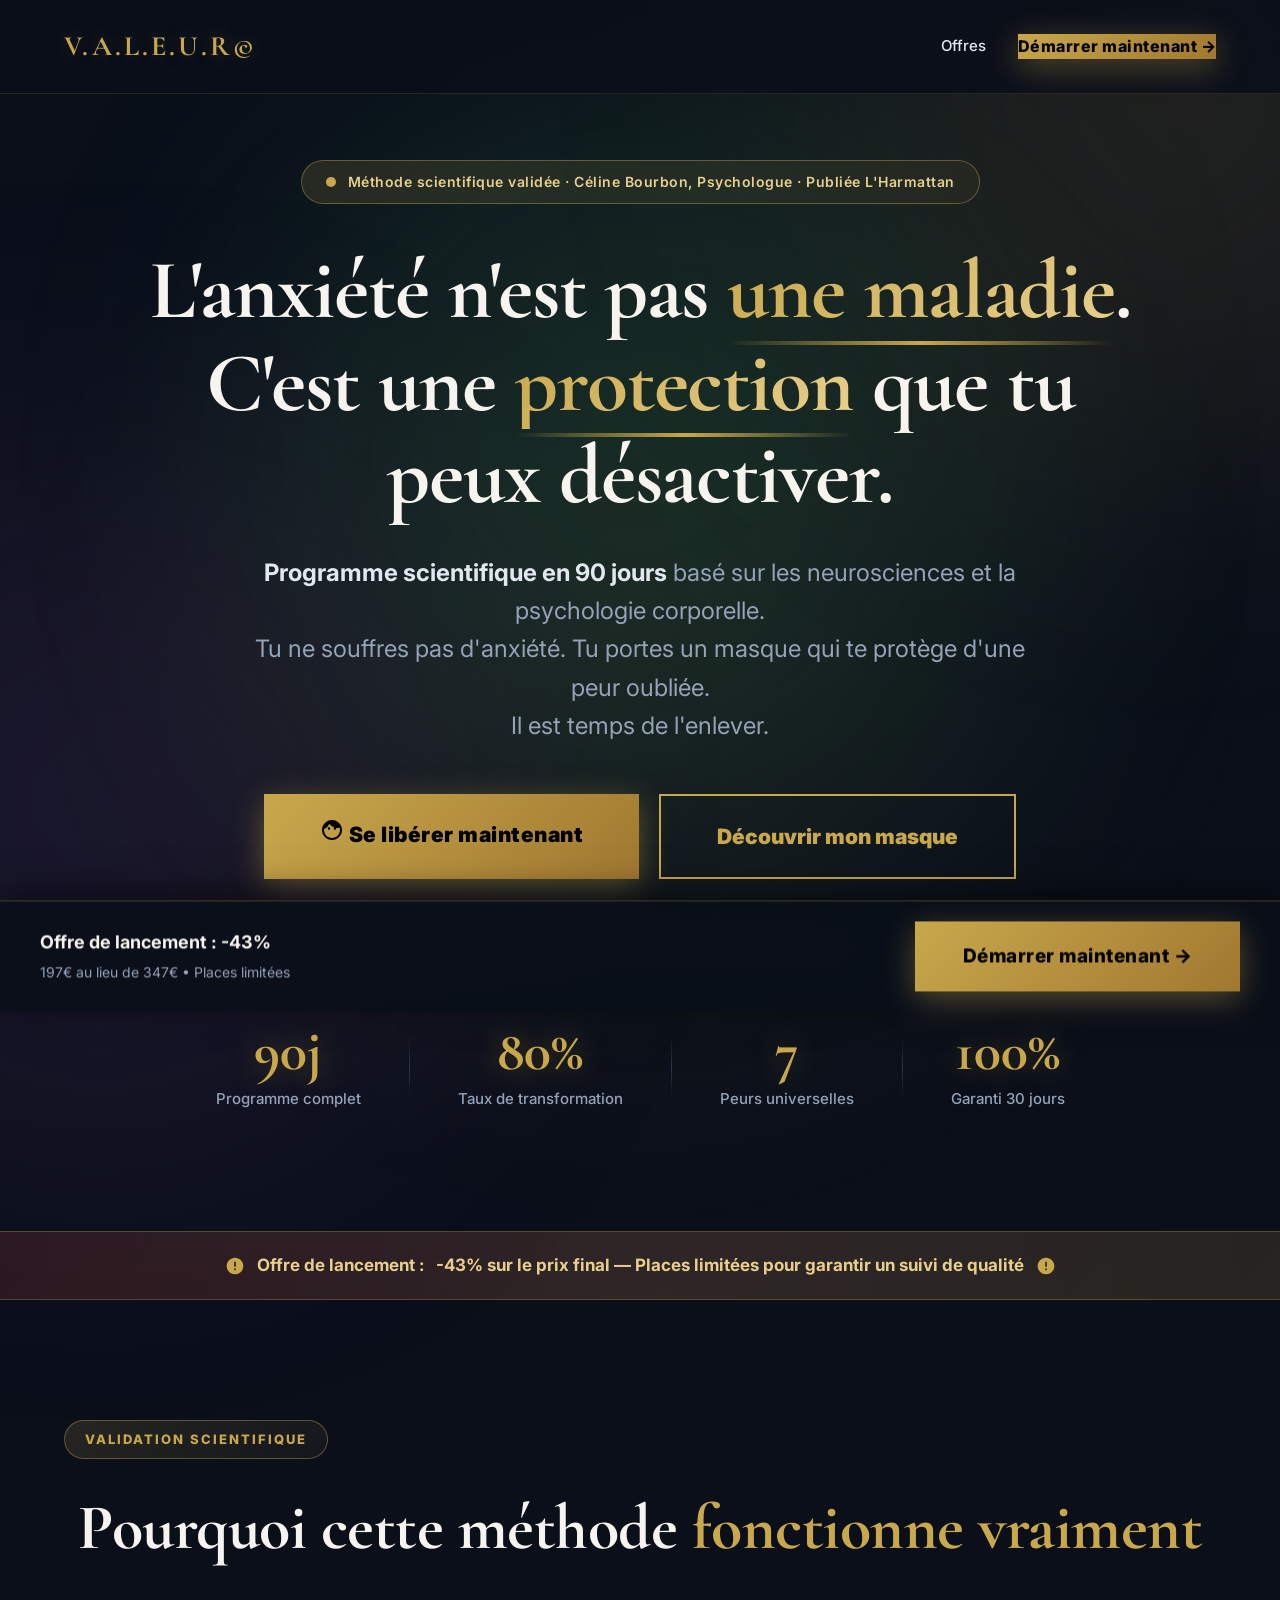
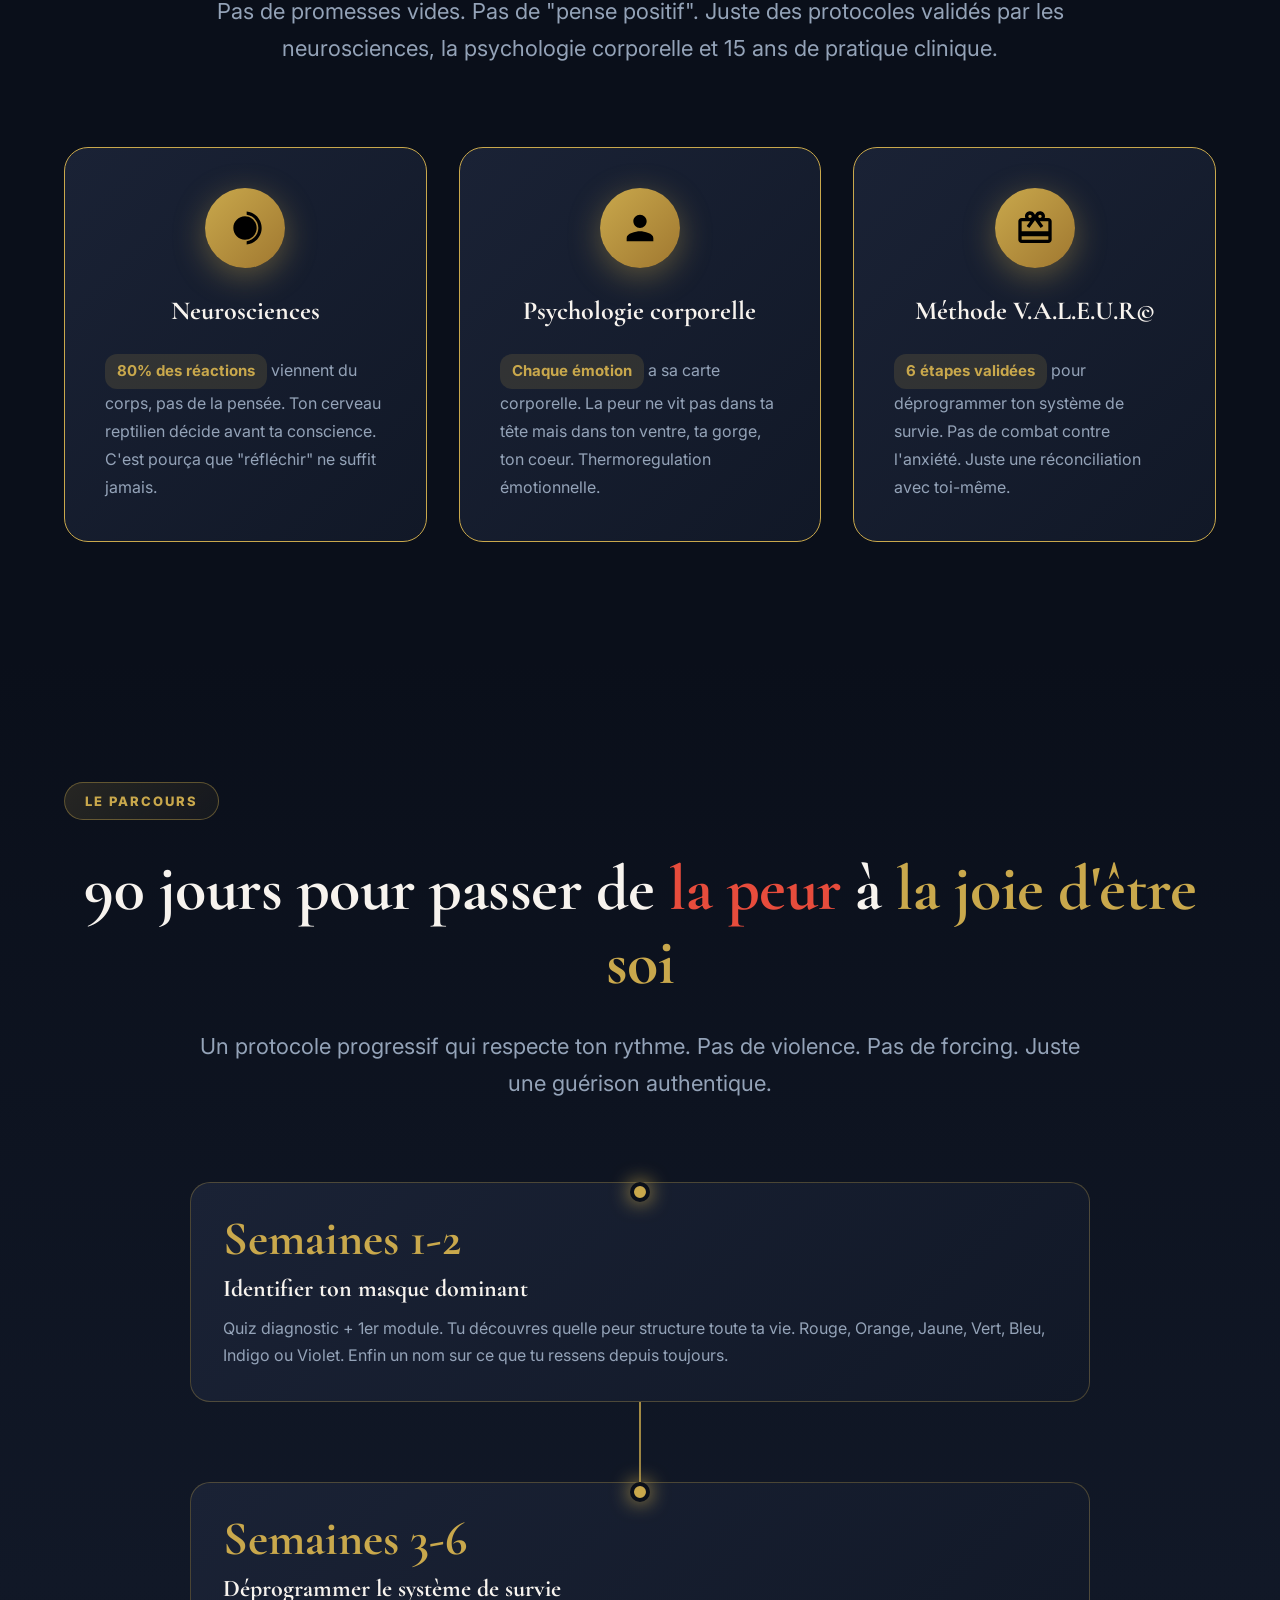
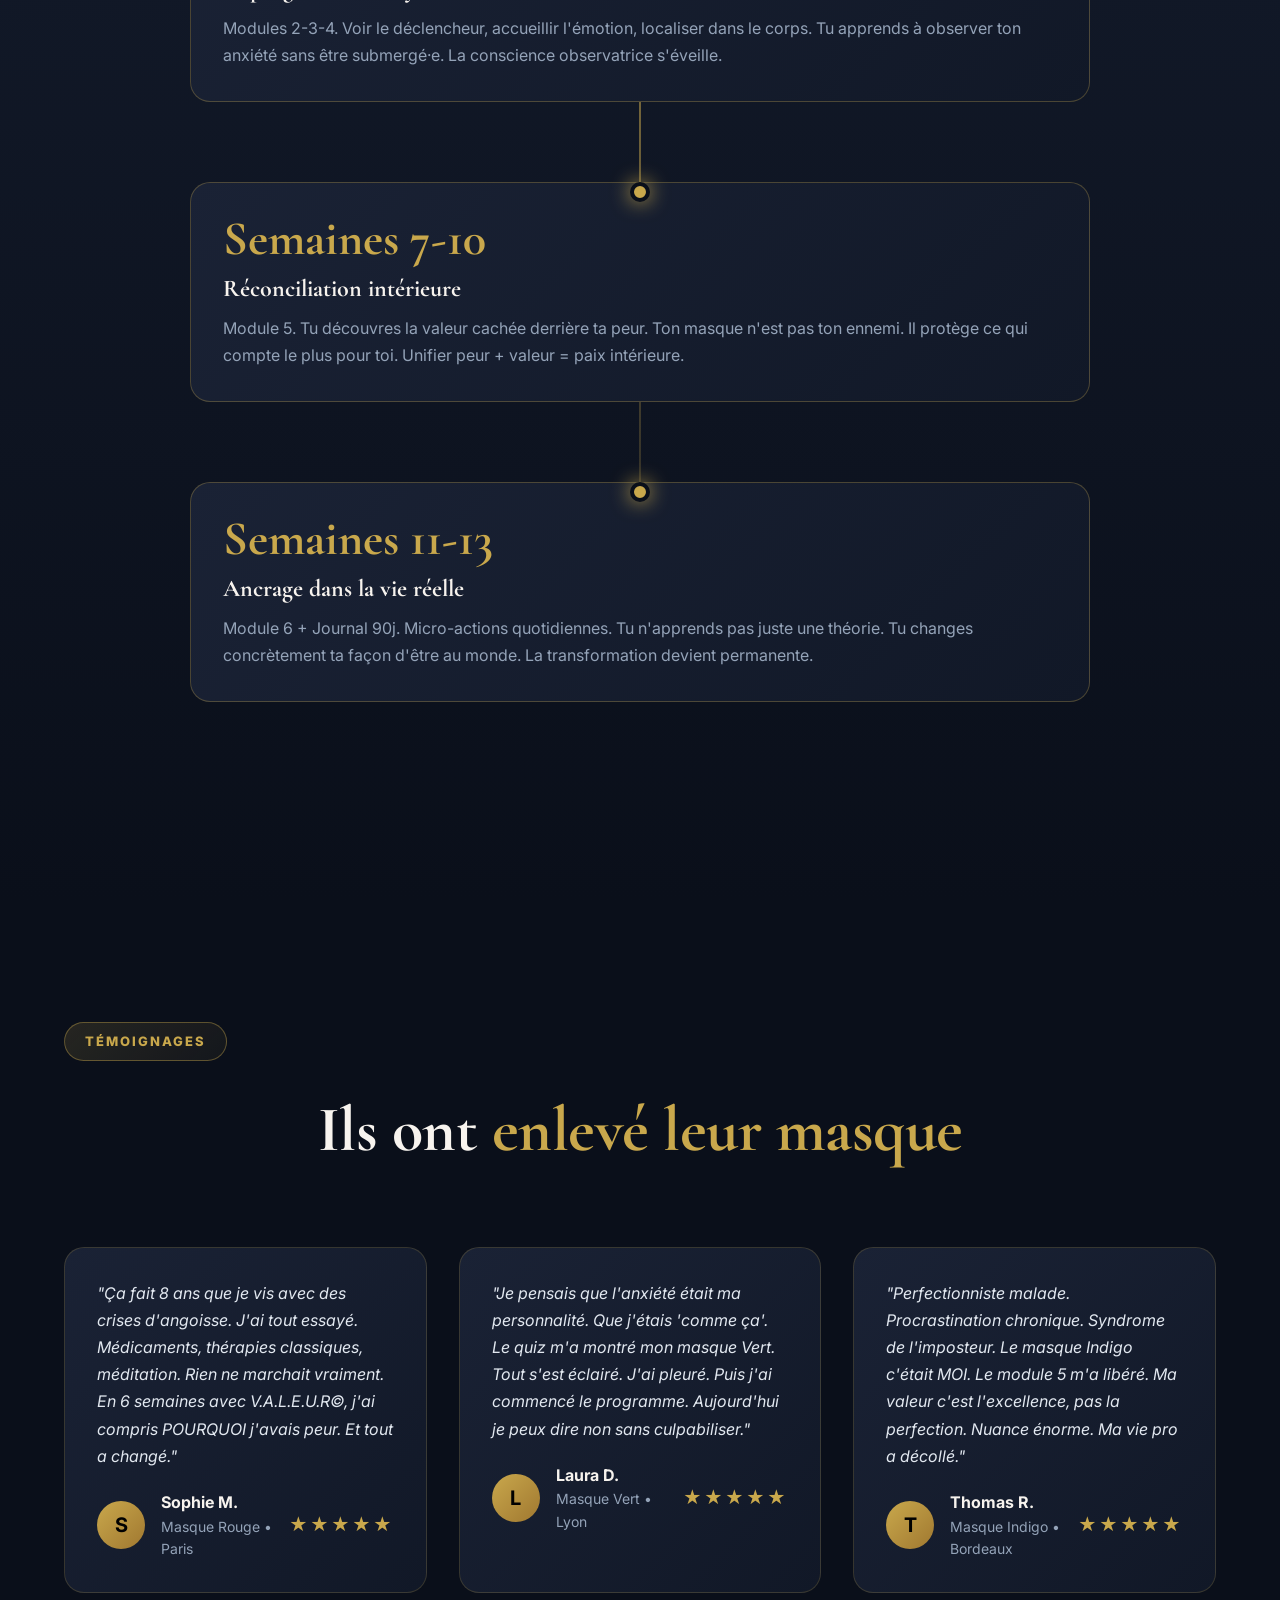
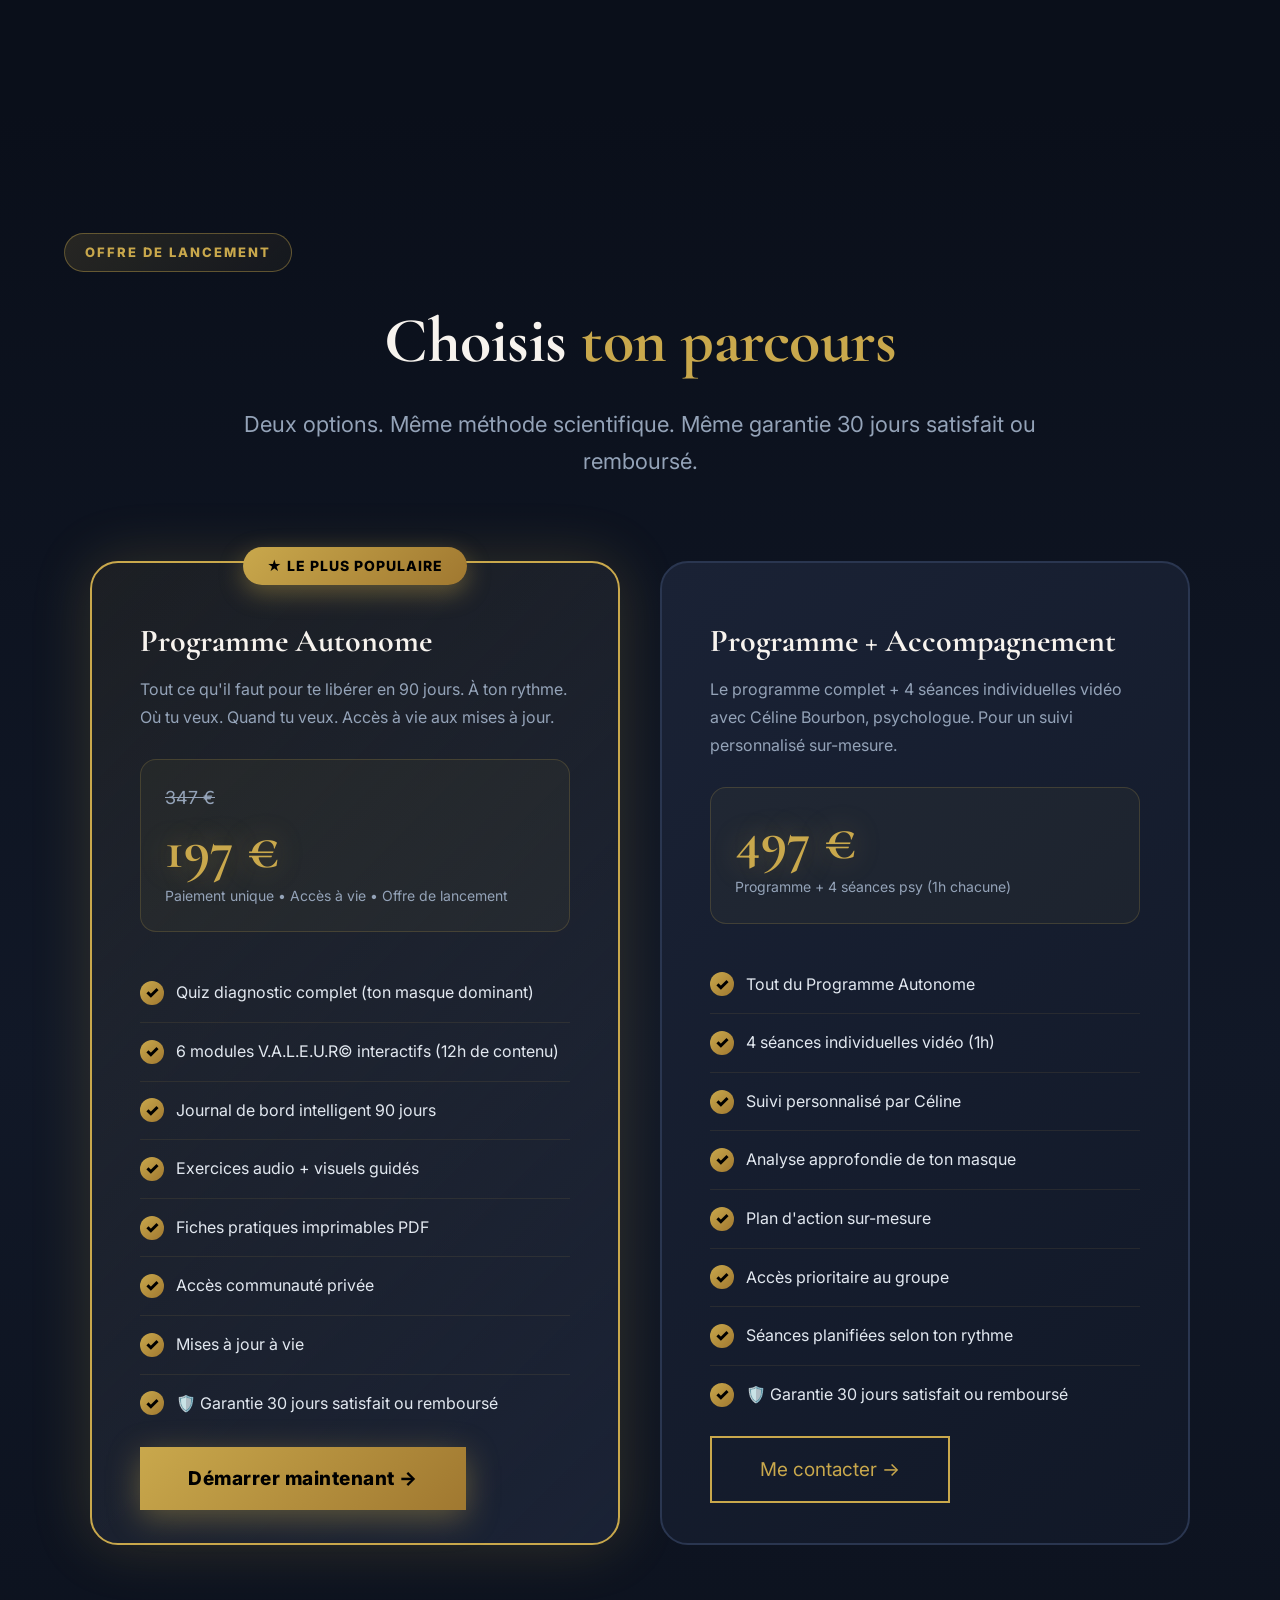
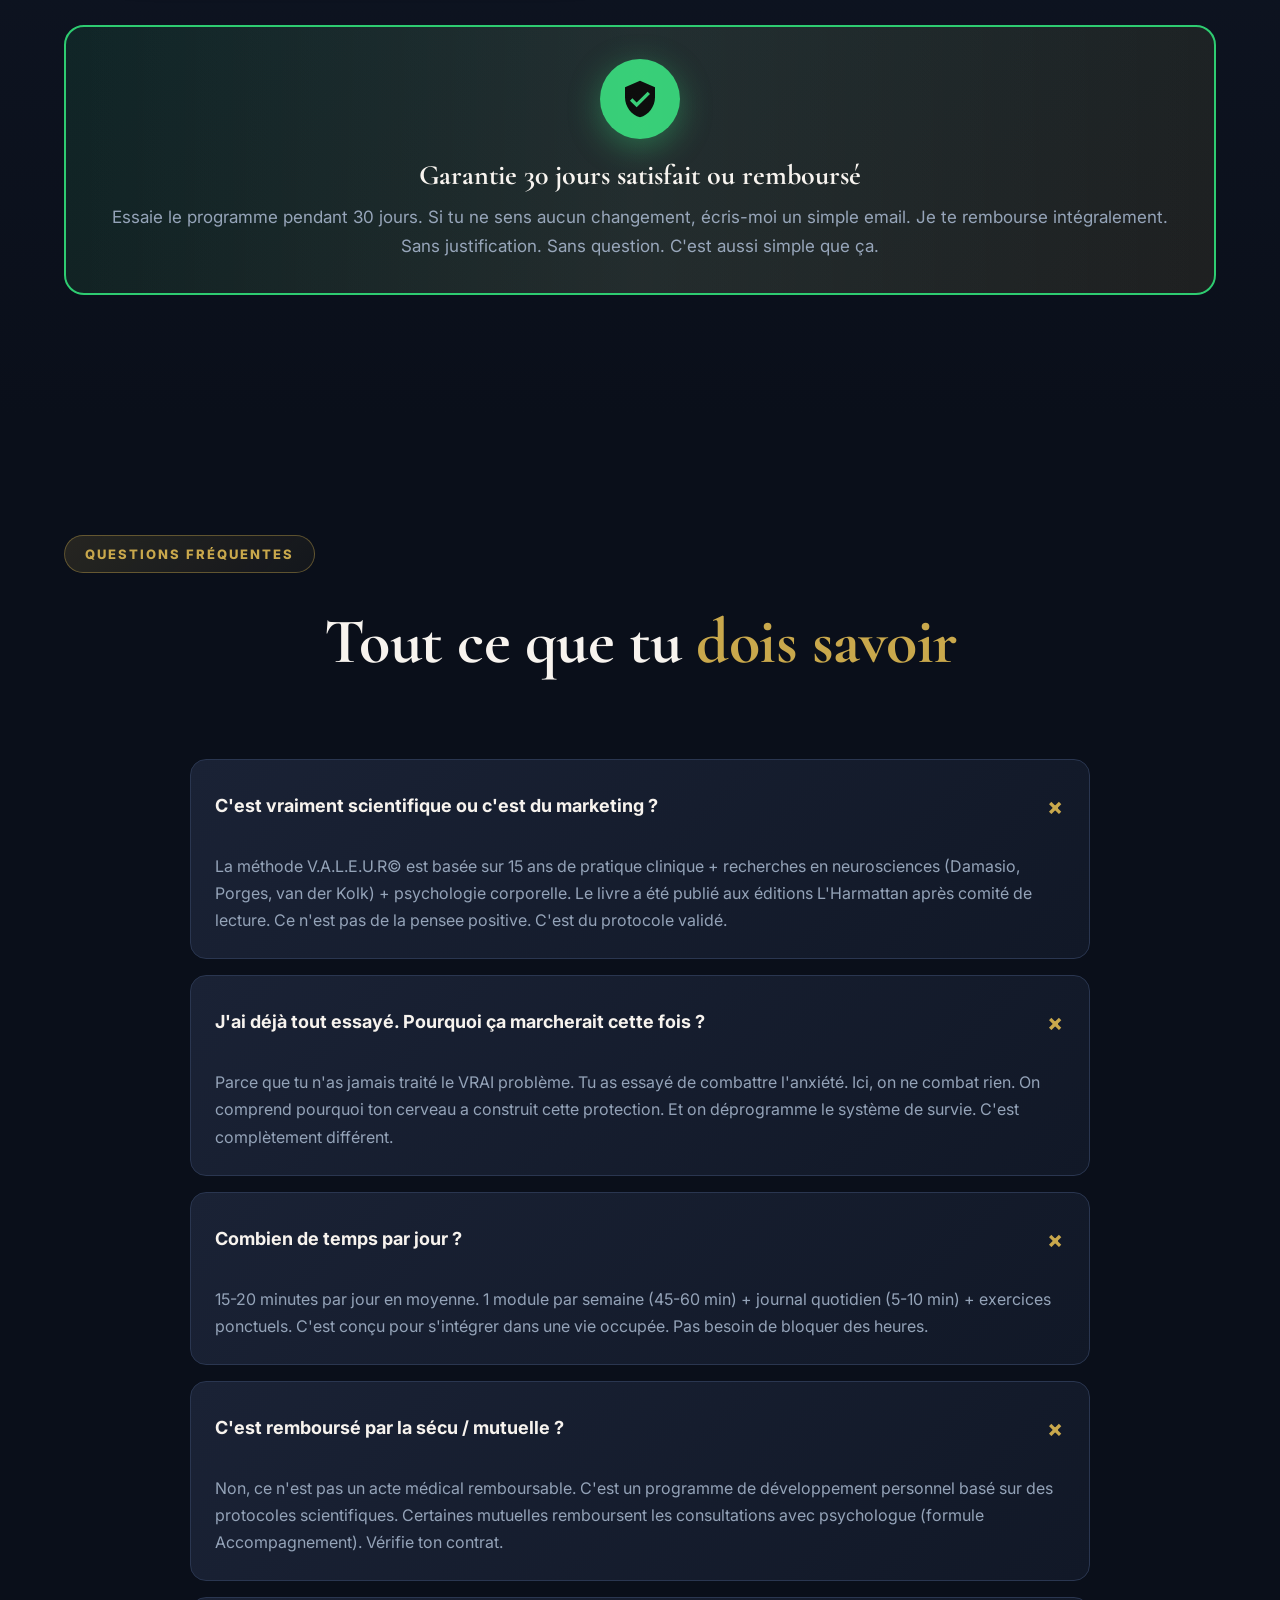
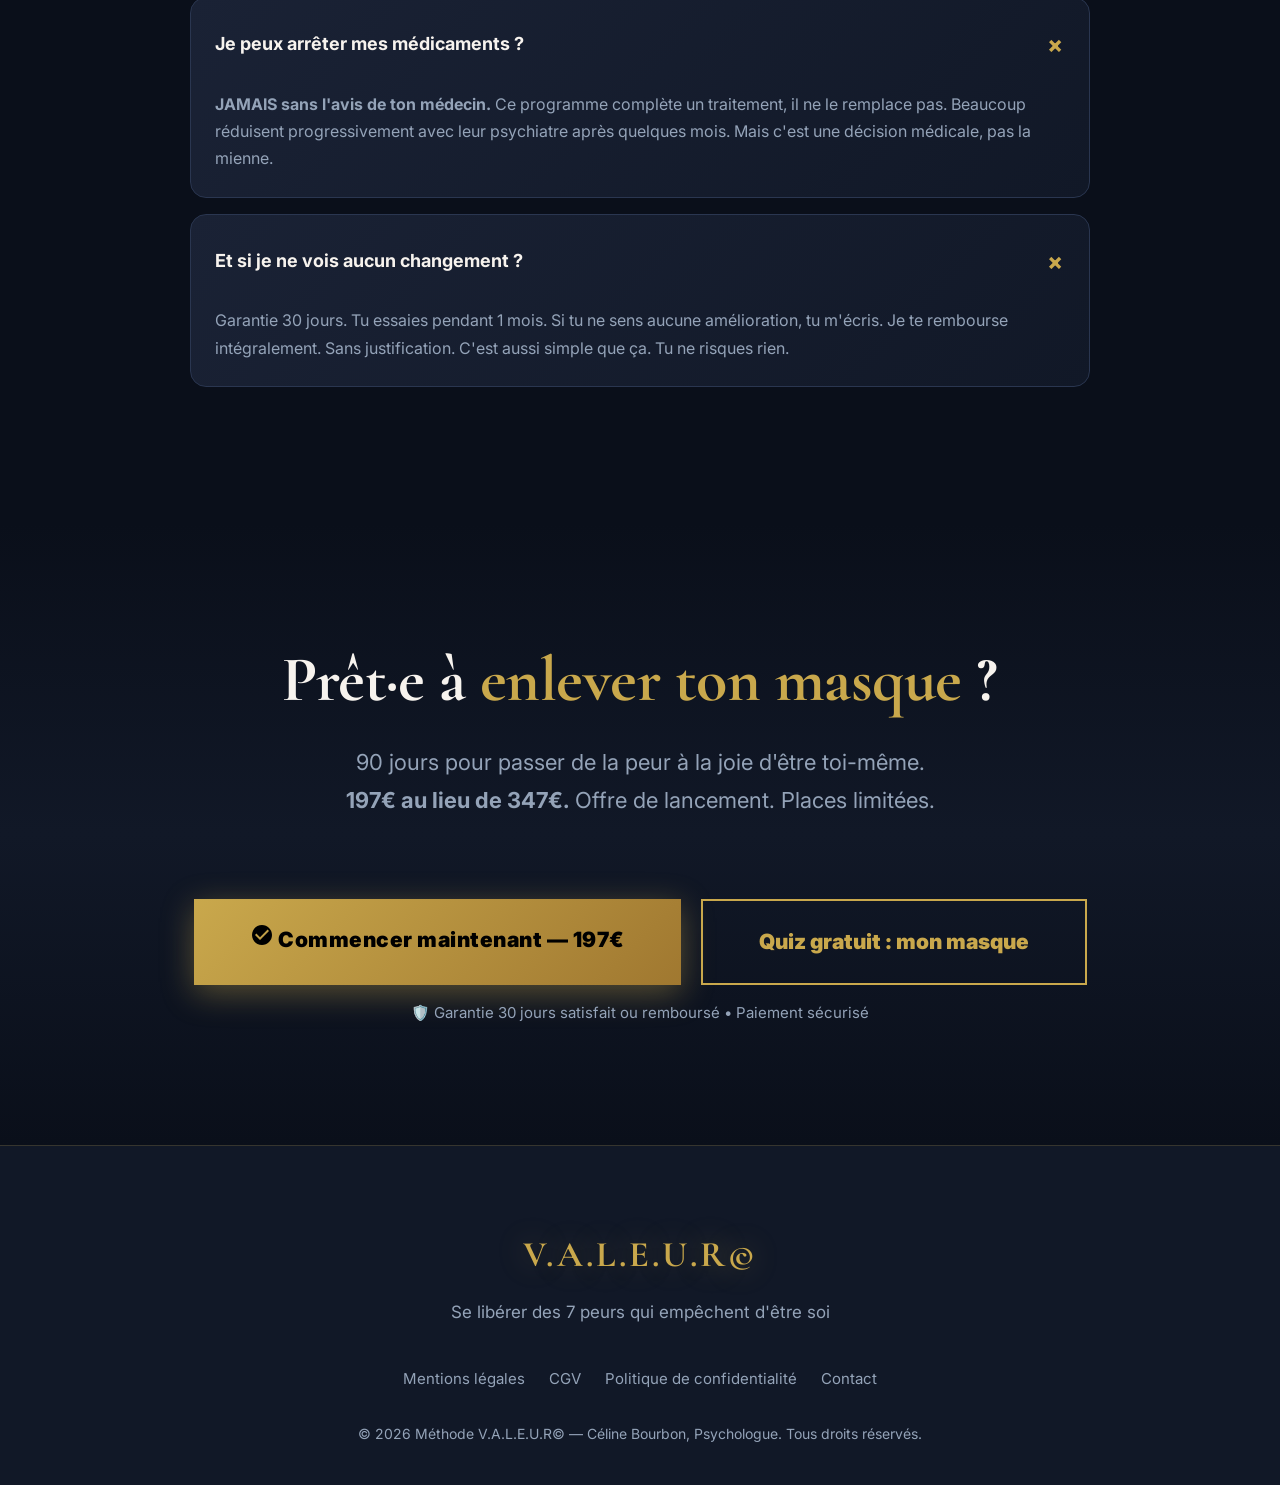
==== commit 7585802d: "🚀 Landing premium WAOUH : neurosciences + urgence + preuve sociale + conversion maximale" ====
--- a/index.html
+++ b/index.html
@@ -3,11 +3,11 @@
 <head>
   <meta charset="UTF-8">
   <meta name="viewport" content="width=device-width, initial-scale=1.0">
-  <meta name="description" content="Se libérer des 7 peurs qui empêchent d'être soi — Méthode V.A.L.E.U.R© par Céline Bourbon, psychologue">
-  <title>V.A.L.E.U.R© — De la peur à la joie d'être soi</title>
+  <meta name="description" content="Programme scientifique validé pour se libérer de l'anxiété en 90 jours. Méthode V.A.L.E.U.R© — Neurosciences + Psychologie corporelle">
+  <title>V.A.L.E.U.R© — Enfin une vraie solution scientifique contre l'anxiété</title>
   <link rel="preconnect" href="https://fonts.googleapis.com">
   <link rel="preconnect" href="https://fonts.gstatic.com" crossorigin>
-  <link href="https://fonts.googleapis.com/css2?family=Cormorant+Garamond:ital,wght@0,400;0,600;0,700;1,400&family=Inter:wght@300;400;500;600;700;800&display=swap" rel="stylesheet">
+  <link href="https://fonts.googleapis.com/css2?family=Cormorant+Garamond:ital,wght@0,400;0,600;0,700;1,400&family=Inter:wght@300;400;500;600;700;800;900&display=swap" rel="stylesheet">
   <style>
     :root {
       --navy: #0a0f1a;
@@ -16,6 +16,7 @@
       --navy-border: #2a3650;
       --gold: #c9a84c;
       --gold-dark: #a07830;
+      --gold-light: #e8d08c;
       --cream: #f7f3ee;
       --text-light: #e2e8f0;
       --text-muted: #94a3b8;
@@ -46,18 +47,18 @@
     h1, h2, h3 {
       font-family: 'Cormorant Garamond', Georgia, serif;
       font-weight: 700;
-      line-height: 1.2;
+      line-height: 1.15;
     }
 
     /* ═══ ANIMATIONS ═══ */
     @keyframes fadeInUp {
-      from { opacity: 0; transform: translateY(30px); }
+      from { opacity: 0; transform: translateY(40px); }
       to { opacity: 1; transform: translateY(0); }
     }
 
     @keyframes float {
       0%, 100% { transform: translateY(0px); }
-      50% { transform: translateY(-12px); }
+      50% { transform: translateY(-15px); }
     }
 
     @keyframes shimmer {
@@ -66,22 +67,18 @@
     }
 
     @keyframes glow-pulse {
-      0%, 100% { box-shadow: 0 0 20px rgba(201, 168, 76, 0.3); }
-      50% { box-shadow: 0 0 40px rgba(201, 168, 76, 0.6); }
-    }
-
-    @keyframes orb-float {
-      0%, 100% { transform: translateY(0) scale(1); }
-      50% { transform: translateY(-8px) scale(1.03); }
+      0%, 100% { box-shadow: 0 0 30px rgba(201, 168, 76, 0.4), 0 0 60px rgba(201, 168, 76, 0.2); }
+      50% { box-shadow: 0 0 50px rgba(201, 168, 76, 0.6), 0 0 100px rgba(201, 168, 76, 0.3); }
     }
 
     @keyframes slideIn {
-      from { opacity: 0; transform: translateX(-20px); }
+      from { opacity: 0; transform: translateX(-30px); }
       to { opacity: 1; transform: translateX(0); }
     }
 
-    .fade-in-up {
-      animation: fadeInUp 0.8s ease both;
+    @keyframes countUp {
+      from { opacity: 0; transform: scale(0.5); }
+      to { opacity: 1; transform: scale(1); }
     }
 
     /* ═══ LAYOUT ═══ */
@@ -92,34 +89,34 @@
     }
 
     .section {
-      padding: 100px 0;
+      padding: 120px 0;
       position: relative;
     }
 
     /* ═══ BACKGROUND EFFECTS ═══ */
     .ambient-light {
       position: fixed;
-      width: 600px;
-      height: 600px;
+      width: 700px;
+      height: 700px;
       border-radius: 50%;
-      filter: blur(120px);
-      opacity: 0.15;
+      filter: blur(140px);
+      opacity: 0.12;
       pointer-events: none;
       z-index: 0;
     }
 
     .ambient-1 {
       background: var(--gold);
-      top: -200px;
-      right: -200px;
-      animation: float 15s ease-in-out infinite;
+      top: -250px;
+      right: -250px;
+      animation: float 18s ease-in-out infinite;
     }
 
     .ambient-2 {
       background: var(--violet);
-      bottom: -200px;
-      left: -200px;
-      animation: float 20s ease-in-out infinite 5s;
+      bottom: -250px;
+      left: -250px;
+      animation: float 22s ease-in-out infinite 5s;
     }
 
     .ambient-3 {
@@ -127,7 +124,7 @@
       top: 50%;
       left: 50%;
       transform: translate(-50%, -50%);
-      animation: float 18s ease-in-out infinite 10s;
+      animation: float 20s ease-in-out infinite 10s;
     }
 
     /* ═══ NAVIGATION ═══ */
@@ -136,22 +133,23 @@
       top: 0;
       left: 0;
       right: 0;
-      background: rgba(10, 15, 26, 0.85);
-      backdrop-filter: blur(20px);
-      border-bottom: 1px solid rgba(201, 168, 76, 0.1);
+      background: rgba(10, 15, 26, 0.9);
+      backdrop-filter: blur(24px);
+      border-bottom: 1px solid rgba(201, 168, 76, 0.15);
       z-index: 1000;
       transition: all 0.3s ease;
     }
 
     .nav.scrolled {
       background: rgba(10, 15, 26, 0.95);
-      box-shadow: 0 4px 24px rgba(0, 0, 0, 0.3);
+      box-shadow: 0 8px 32px rgba(0, 0, 0, 0.4);
+      border-bottom-color: rgba(201, 168, 76, 0.3);
     }
 
     .nav-inner {
       max-width: 1200px;
       margin: 0 auto;
-      padding: 20px 24px;
+      padding: 24px;
       display: flex;
       align-items: center;
       justify-content: space-between;
@@ -159,17 +157,18 @@
 
     .nav-logo {
       font-family: 'Cormorant Garamond', serif;
-      font-size: 24px;
+      font-size: 28px;
       font-weight: 700;
       color: var(--gold);
       text-decoration: none;
-      letter-spacing: 2px;
-    }
-
-    .nav-links {
+      letter-spacing: 3px;
+      text-shadow: 0 0 20px rgba(201, 168, 76, 0.3);
+    }
+
+    .nav-cta {
       display: flex;
       align-items: center;
-      gap: 32px;
+      gap: 16px;
     }
 
     .nav-link {
@@ -177,36 +176,14 @@
       text-decoration: none;
       font-size: 15px;
       font-weight: 500;
-      transition: color 0.2s;
+      transition: all 0.2s;
+      padding: 8px 16px;
+      border-radius: 8px;
     }
 
     .nav-link:hover {
       color: var(--gold);
-    }
-
-    .nav-burger {
-      display: none;
-      flex-direction: column;
-      gap: 4px;
-      background: none;
-      border: none;
-      cursor: pointer;
-    }
-
-    .nav-burger span {
-      width: 24px;
-      height: 2px;
-      background: var(--gold);
-      transition: all 0.3s;
-    }
-
-    @media (max-width: 768px) {
-      .nav-links {
-        display: none;
-      }
-      .nav-burger {
-        display: flex;
-      }
+      background: rgba(201, 168, 76, 0.1);
     }
 
     /* ═══ BUTTONS ═══ */
@@ -214,28 +191,44 @@
       display: inline-flex;
       align-items: center;
       justify-content: center;
-      gap: 8px;
-      padding: 14px 32px;
+      gap: 10px;
+      padding: 16px 40px;
       border-radius: 50px;
       font-weight: 700;
-      font-size: 16px;
+      font-size: 17px;
       text-decoration: none !important;
       transition: all 0.3s ease;
       cursor: pointer;
       border: none;
+      position: relative;
+      overflow: hidden;
+    }
+
+    .btn::before {
+      content: '';
+      position: absolute;
+      inset: 0;
+      background: linear-gradient(90deg, transparent, rgba(255,255,255,0.3), transparent);
+      transform: translateX(-100%);
+      transition: transform 0.6s;
+    }
+
+    .btn:hover::before {
+      transform: translateX(100%);
     }
 
     .btn-gold {
       background: linear-gradient(135deg, var(--gold), var(--gold-dark));
       color: #000 !important;
-      box-shadow: 0 4px 20px rgba(201, 168, 76, 0.3);
+      box-shadow: 0 8px 32px rgba(201, 168, 76, 0.4);
       text-decoration: none !important;
+      font-weight: 800;
+      letter-spacing: 0.5px;
     }
 
     .btn-gold:hover {
-      transform: translateY(-2px);
-      box-shadow: 0 6px 30px rgba(201, 168, 76, 0.5);
-      text-decoration: none !important;
+      transform: translateY(-3px) scale(1.02);
+      box-shadow: 0 12px 48px rgba(201, 168, 76, 0.6);
     }
 
     .btn-outline {
@@ -248,33 +241,42 @@
     .btn-outline:hover {
       background: var(--gold);
       color: #000 !important;
-      text-decoration: none !important;
+      transform: translateY(-2px);
     }
 
     .btn-lg {
-      padding: 18px 40px;
-      font-size: 18px;
-    }
-
-    .btn-sm {
-      padding: 10px 20px;
-      font-size: 14px;
-    }
-
-    /* ═══ HERO ═══ */
+      padding: 20px 48px;
+      font-size: 19px;
+    }
+
+    .btn-xl {
+      padding: 24px 56px;
+      font-size: 21px;
+      font-weight: 900;
+    }
+
+    /* ═══ HERO ULTRA PREMIUM ═══ */
     .hero {
       min-height: 100vh;
       display: flex;
       align-items: center;
       justify-content: center;
       text-align: center;
-      padding: 140px 24px 100px;
+      padding: 160px 24px 120px;
       position: relative;
       overflow: hidden;
     }
 
+    .hero::before {
+      content: '';
+      position: absolute;
+      inset: 0;
+      background: radial-gradient(circle at 50% 50%, rgba(201, 168, 76, 0.08) 0%, transparent 70%);
+      pointer-events: none;
+    }
+
     .hero-inner {
-      max-width: 900px;
+      max-width: 1000px;
       position: relative;
       z-index: 10;
     }
@@ -282,550 +284,463 @@
     .hero-badge {
       display: inline-flex;
       align-items: center;
-      gap: 8px;
-      background: rgba(201, 168, 76, 0.1);
-      border: 1px solid rgba(201, 168, 76, 0.3);
+      gap: 12px;
+      background: linear-gradient(135deg, rgba(201, 168, 76, 0.15), rgba(201, 168, 76, 0.05));
+      border: 1px solid rgba(201, 168, 76, 0.4);
       border-radius: 50px;
-      padding: 8px 20px;
-      font-size: 13px;
-      color: var(--text-muted);
-      margin-bottom: 32px;
+      padding: 10px 24px;
+      font-size: 14px;
+      color: var(--gold-light);
+      margin-bottom: 40px;
       animation: fadeInUp 0.8s ease 0.2s both;
+      font-weight: 600;
+      letter-spacing: 0.5px;
     }
 
     .badge-dot {
-      width: 8px;
-      height: 8px;
+      width: 10px;
+      height: 10px;
       border-radius: 50%;
       background: var(--gold);
       animation: glow-pulse 2s ease-in-out infinite;
     }
 
     .hero-h1 {
-      font-size: clamp(36px, 8vw, 72px);
+      font-size: clamp(42px, 9vw, 84px);
       color: var(--cream);
       margin-bottom: 32px;
       line-height: 1.1;
       animation: fadeInUp 0.8s ease 0.4s both;
-    }
-
-    .gold-shimmer {
-      background: linear-gradient(90deg, var(--gold) 0%, #fff 50%, var(--gold) 100%);
-      background-size: 200% auto;
+      font-weight: 700;
+      letter-spacing: -1px;
+    }
+
+    .hero-h1 .highlight {
+      background: linear-gradient(135deg, var(--gold), var(--gold-light));
       -webkit-background-clip: text;
       -webkit-text-fill-color: transparent;
       background-clip: text;
+      position: relative;
+      display: inline-block;
+    }
+
+    .hero-h1 .highlight::after {
+      content: '';
+      position: absolute;
+      bottom: -8px;
+      left: 0;
+      right: 0;
+      height: 4px;
+      background: linear-gradient(90deg, transparent, var(--gold), transparent);
+      border-radius: 2px;
+    }
+
+    .hero-sub {
+      font-size: clamp(18px, 3.5vw, 24px);
+      color: var(--text-muted);
+      line-height: 1.6;
+      margin-bottom: 48px;
+      animation: fadeInUp 0.8s ease 0.6s both;
+      max-width: 800px;
+      margin-left: auto;
+      margin-right: auto;
+    }
+
+    .hero-sub strong {
+      color: var(--text-light);
+      font-weight: 700;
+    }
+
+    .hero-cta-group {
+      display: flex;
+      gap: 20px;
+      justify-content: center;
+      flex-wrap: wrap;
+      animation: fadeInUp 0.8s ease 0.8s both;
+      margin-bottom: 56px;
+    }
+
+    .cta-hint {
+      font-size: 15px;
+      color: var(--text-muted);
+      margin-top: 16px;
+      display: flex;
+      align-items: center;
+      justify-content: center;
+      gap: 8px;
+    }
+
+    .cta-hint svg {
+      width: 16px;
+      height: 16px;
+      fill: var(--gold);
+    }
+
+    /* PROOF BADGES */
+    .hero-proof {
+      display: flex;
+      align-items: center;
+      justify-content: center;
+      gap: 48px;
+      flex-wrap: wrap;
+      animation: fadeInUp 0.8s ease 1s both;
+      margin-top: 64px;
+    }
+
+    .proof-item {
+      text-align: center;
+    }
+
+    .proof-number {
+      font-family: 'Cormorant Garamond', serif;
+      font-size: 56px;
+      font-weight: 700;
+      color: var(--gold);
+      line-height: 1;
+      margin-bottom: 8px;
+      text-shadow: 0 0 30px rgba(201, 168, 76, 0.4);
+    }
+
+    .proof-label {
+      font-size: 15px;
+      color: var(--text-muted);
+      font-weight: 500;
+    }
+
+    .proof-sep {
+      width: 1px;
+      height: 60px;
+      background: linear-gradient(to bottom, transparent, var(--navy-border), transparent);
+    }
+
+    /* ═══ URGENCE / SCARCITY BAND ═══ */
+    .urgence-band {
+      background: linear-gradient(135deg, rgba(231, 76, 60, 0.15), rgba(201, 168, 76, 0.15));
+      border-top: 1px solid rgba(201, 168, 76, 0.3);
+      border-bottom: 1px solid rgba(201, 168, 76, 0.3);
+      padding: 20px 24px;
+      text-align: center;
+      position: relative;
+      overflow: hidden;
+    }
+
+    .urgence-band::before {
+      content: '';
+      position: absolute;
+      inset: 0;
+      background: linear-gradient(90deg, transparent, rgba(255,255,255,0.03), transparent);
       animation: shimmer 3s linear infinite;
     }
 
-    .hero-sub {
-      font-size: clamp(16px, 3vw, 20px);
+    .urgence-text {
+      font-size: 17px;
+      font-weight: 700;
+      color: var(--gold-light);
+      display: flex;
+      align-items: center;
+      justify-content: center;
+      gap: 12px;
+      position: relative;
+      z-index: 1;
+    }
+
+    .urgence-text svg {
+      width: 20px;
+      height: 20px;
+      fill: var(--gold);
+      animation: glow-pulse 2s ease-in-out infinite;
+    }
+
+    /* ═══ SECTION PREMIUM ═══ */
+    .section-tag {
+      display: inline-block;
+      background: linear-gradient(135deg, rgba(201, 168, 76, 0.15), rgba(201, 168, 76, 0.05));
+      border: 1px solid rgba(201, 168, 76, 0.4);
+      border-radius: 20px;
+      padding: 8px 20px;
+      font-size: 13px;
+      font-weight: 800;
+      letter-spacing: 2px;
+      text-transform: uppercase;
+      color: var(--gold);
+      margin-bottom: 32px;
+    }
+
+    .section-h2 {
+      font-size: clamp(36px, 7vw, 64px);
+      color: var(--cream);
+      margin-bottom: 28px;
+      line-height: 1.15;
+      letter-spacing: -0.5px;
+    }
+
+    .section-lead {
+      font-size: clamp(17px, 3vw, 22px);
       color: var(--text-muted);
       line-height: 1.7;
-      margin-bottom: 48px;
-      animation: fadeInUp 0.8s ease 0.6s both;
-    }
-
-    .hero-sub strong {
-      color: var(--text-light);
-      font-weight: 600;
-    }
-
-    .hero-cta {
-      animation: fadeInUp 0.8s ease 0.8s both;
-      margin-bottom: 48px;
-    }
-
-    .cta-hint {
-      font-size: 14px;
+      max-width: 900px;
+      margin: 0 auto 80px;
+    }
+
+    .text-center {
+      text-align: center;
+    }
+
+    .section-dark {
+      background: linear-gradient(180deg, var(--navy) 0%, var(--navy-mid) 50%, var(--navy) 100%);
+    }
+
+    /* ═══ SCIENCE PROOF SECTION ═══ */
+    .science-grid {
+      display: grid;
+      grid-template-columns: repeat(auto-fit, minmax(280px, 1fr));
+      gap: 32px;
+      margin-top: 80px;
+    }
+
+    .science-card {
+      background: linear-gradient(135deg, var(--navy-card), var(--navy-mid));
+      border: 1px solid var(--gold);
+      border-radius: 24px;
+      padding: 40px;
+      transition: all 0.4s ease;
+      position: relative;
+      overflow: hidden;
+    }
+
+    .science-card::before {
+      content: '';
+      position: absolute;
+      inset: 0;
+      background: linear-gradient(135deg, rgba(201, 168, 76, 0.05) 0%, transparent 50%);
+      opacity: 0;
+      transition: opacity 0.4s;
+    }
+
+    .science-card:hover {
+      transform: translateY(-8px);
+      box-shadow: 0 20px 60px rgba(201, 168, 76, 0.3);
+      border-color: var(--gold-light);
+    }
+
+    .science-card:hover::before {
+      opacity: 1;
+    }
+
+    .science-icon {
+      width: 80px;
+      height: 80px;
+      margin: 0 auto 28px;
+      background: linear-gradient(135deg, var(--gold), var(--gold-dark));
+      border-radius: 50%;
+      display: flex;
+      align-items: center;
+      justify-content: center;
+      box-shadow: 0 8px 32px rgba(201, 168, 76, 0.4);
+      animation: float 4s ease-in-out infinite;
+      position: relative;
+      z-index: 1;
+    }
+
+    .science-icon svg {
+      width: 40px;
+      height: 40px;
+      fill: #000;
+    }
+
+    .science-card h3 {
+      font-size: 26px;
+      color: var(--cream);
+      margin-bottom: 16px;
+      text-align: center;
+      position: relative;
+      z-index: 1;
+    }
+
+    .science-card p {
       color: var(--text-muted);
+      line-height: 1.75;
+      font-size: 16px;
+      position: relative;
+      z-index: 1;
+    }
+
+    .science-stat {
+      display: inline-block;
+      background: rgba(201, 168, 76, 0.15);
+      color: var(--gold);
+      padding: 4px 12px;
+      border-radius: 12px;
+      font-weight: 700;
+      font-size: 15px;
       margin-top: 12px;
     }
 
-    .hero-stats {
+    /* ═══ TRANSFORMATION TIMELINE ═══ */
+    .timeline {
+      max-width: 900px;
+      margin: 80px auto 0;
+      position: relative;
+    }
+
+    .timeline::before {
+      content: '';
+      position: absolute;
+      left: 50%;
+      top: 0;
+      bottom: 0;
+      width: 2px;
+      background: linear-gradient(to bottom, var(--gold), transparent);
+      transform: translateX(-50%);
+    }
+
+    .timeline-item {
       display: flex;
-      align-items: center;
-      justify-content: center;
-      gap: 32px;
-      flex-wrap: wrap;
-      animation: fadeInUp 0.8s ease 1s both;
-    }
-
-    .stat {
-      text-align: center;
-    }
-
-    .stat-n {
+      gap: 40px;
+      margin-bottom: 80px;
+      position: relative;
+    }
+
+    .timeline-item:nth-child(even) {
+      flex-direction: row-reverse;
+    }
+
+    .timeline-content {
+      flex: 1;
+      background: linear-gradient(135deg, var(--navy-card), var(--navy-mid));
+      border: 1px solid rgba(201, 168, 76, 0.3);
+      border-radius: 20px;
+      padding: 32px;
+      transition: all 0.4s ease;
+    }
+
+    .timeline-content:hover {
+      transform: translateY(-4px);
+      border-color: var(--gold);
+      box-shadow: 0 12px 40px rgba(201, 168, 76, 0.2);
+    }
+
+    .timeline-number {
       font-family: 'Cormorant Garamond', serif;
       font-size: 48px;
       font-weight: 700;
       color: var(--gold);
       line-height: 1;
-    }
-
-    .stat-l {
-      font-size: 14px;
+      margin-bottom: 12px;
+    }
+
+    .timeline-content h3 {
+      font-size: 24px;
+      color: var(--cream);
+      margin-bottom: 12px;
+    }
+
+    .timeline-content p {
       color: var(--text-muted);
-      margin-top: 4px;
-    }
-
-    .stat-sep {
-      width: 1px;
-      height: 40px;
-      background: var(--navy-border);
-    }
-
-    .hero-glow {
+      line-height: 1.7;
+    }
+
+    .timeline-dot {
       position: absolute;
-      bottom: -200px;
       left: 50%;
       transform: translateX(-50%);
-      width: 800px;
-      height: 400px;
-      background: radial-gradient(circle, rgba(201, 168, 76, 0.2) 0%, transparent 70%);
-      pointer-events: none;
-    }
-
-    /* ═══ QUIZ RAPIDE ═══ */
-    .quiz-section {
-      background: var(--navy-mid);
-      padding: 80px 0;
-    }
-
-    .quiz-container {
-      max-width: 800px;
-      margin: 0 auto;
-      background: var(--navy-card);
-      border: 1px solid var(--gold);
-      border-radius: 24px;
+      width: 20px;
+      height: 20px;
+      background: var(--gold);
+      border-radius: 50%;
+      border: 4px solid var(--navy);
+      box-shadow: 0 0 20px var(--gold);
+      z-index: 10;
+    }
+
+    /* ═══ OFFRES PREMIUM ═══ */
+    .offres-grid {
+      display: grid;
+      grid-template-columns: repeat(auto-fit, minmax(380px, 1fr));
+      gap: 40px;
+      max-width: 1100px;
+      margin: 80px auto 0;
+    }
+
+    .offre-card {
+      background: linear-gradient(135deg, var(--navy-card), var(--navy-mid));
+      border: 2px solid var(--navy-border);
+      border-radius: 28px;
       padding: 48px;
-      box-shadow: 0 20px 60px rgba(0, 0, 0, 0.4);
-    }
-
-    .quiz-header {
-      text-align: center;
-      margin-bottom: 40px;
-    }
-
-    .quiz-header h2 {
-      font-size: clamp(28px, 5vw, 42px);
-      color: var(--cream);
-      margin-bottom: 12px;
-    }
-
-    .quiz-header p {
-      color: var(--text-muted);
-      font-size: 16px;
-    }
-
-    .quiz-progress {
-      display: flex;
-      gap: 8px;
-      margin-bottom: 32px;
-      justify-content: center;
-    }
-
-    .progress-dot {
-      width: 12px;
-      height: 12px;
-      border-radius: 50%;
-      background: var(--navy-border);
-      transition: all 0.3s ease;
-    }
-
-    .progress-dot.active {
-      background: var(--gold);
-      box-shadow: 0 0 12px var(--gold);
-    }
-
-    .quiz-question {
-      display: none;
-      animation: slideIn 0.5s ease;
-    }
-
-    .quiz-question.active {
-      display: block;
-    }
-
-    .quiz-question h3 {
-      font-size: 24px;
-      color: var(--cream);
-      margin-bottom: 24px;
-      text-align: center;
-    }
-
-    .quiz-options {
-      display: flex;
-      flex-direction: column;
-      gap: 12px;
-    }
-
-    .quiz-option {
-      background: var(--navy-mid);
-      border: 2px solid var(--navy-border);
-      border-radius: 16px;
-      padding: 20px 24px;
-      cursor: pointer;
-      transition: all 0.3s ease;
-      font-size: 16px;
-      color: var(--text-light);
-      text-align: left;
-    }
-
-    .quiz-option:hover {
+      position: relative;
+      transition: all 0.4s ease;
+    }
+
+    .offre-card:hover {
+      transform: translateY(-12px) scale(1.02);
+      box-shadow: 0 24px 64px rgba(0, 0, 0, 0.5);
+    }
+
+    .offre-premium {
       border-color: var(--gold);
-      background: rgba(201, 168, 76, 0.05);
-      transform: translateX(4px);
-    }
-
-    .quiz-option.selected {
-      border-color: var(--gold);
-      background: rgba(201, 168, 76, 0.1);
-    }
-
-    .quiz-result {
-      display: none;
-      text-align: center;
-      animation: fadeInUp 0.8s ease;
-    }
-
-    .quiz-result.active {
-      display: block;
-    }
-
-    .result-icon {
-      width: 120px;
-      height: 120px;
-      margin: 0 auto 24px;
+      background: linear-gradient(135deg, rgba(201, 168, 76, 0.08), var(--navy-card));
+      box-shadow: 0 0 60px rgba(201, 168, 76, 0.2);
+    }
+
+    .offre-badge {
+      position: absolute;
+      top: -16px;
+      left: 50%;
+      transform: translateX(-50%);
       background: linear-gradient(135deg, var(--gold), var(--gold-dark));
-      border-radius: 50%;
-      display: flex;
-      align-items: center;
-      justify-content: center;
-      box-shadow: 0 8px 32px rgba(201, 168, 76, 0.4);
-    }
-
-    .result-icon svg {
-      width: 60px;
-      height: 60px;
-      fill: #000;
-    }
-
-    .result-title {
+      color: #000;
+      padding: 8px 24px;
+      border-radius: 20px;
+      font-size: 14px;
+      font-weight: 800;
+      letter-spacing: 1px;
+      box-shadow: 0 8px 24px rgba(201, 168, 76, 0.4);
+    }
+
+    .offre-title {
       font-size: 32px;
       color: var(--cream);
       margin-bottom: 16px;
-    }
-
-    .result-desc {
+      margin-top: 12px;
+    }
+
+    .offre-desc {
+      color: var(--text-muted);
+      line-height: 1.75;
+      margin-bottom: 28px;
+      font-size: 16px;
+    }
+
+    .offre-price {
+      margin-bottom: 32px;
+      padding: 24px;
+      background: rgba(201, 168, 76, 0.05);
+      border-radius: 16px;
+      border: 1px solid rgba(201, 168, 76, 0.2);
+    }
+
+    .price-strike {
       font-size: 18px;
       color: var(--text-muted);
-      line-height: 1.7;
-      margin-bottom: 32px;
-    }
-
-    .result-cta {
-      display: flex;
-      gap: 16px;
-      justify-content: center;
-      flex-wrap: wrap;
-    }
-
-    /* ═══ SECTION TAGS ═══ */
-    .section-tag {
-      display: inline-block;
-      background: rgba(201, 168, 76, 0.1);
-      border: 1px solid rgba(201, 168, 76, 0.3);
-      border-radius: 20px;
-      padding: 6px 16px;
-      font-size: 12px;
-      font-weight: 700;
-      letter-spacing: 2px;
-      text-transform: uppercase;
-      color: var(--gold);
-      margin-bottom: 24px;
-    }
-
-    .section-h2 {
-      font-size: clamp(32px, 6vw, 56px);
-      color: var(--cream);
-      margin-bottom: 24px;
-      line-height: 1.2;
-    }
-
-    .section-lead {
-      font-size: clamp(16px, 3vw, 20px);
-      color: var(--text-muted);
-      line-height: 1.7;
-      max-width: 800px;
-      margin: 0 auto 64px;
-    }
-
-    .text-center {
-      text-align: center;
-    }
-
-    .section-dark {
-      background: var(--navy-mid);
-    }
-
-    /* ═══ POURQUOI SECTION ═══ */
-    .why-grid {
-      display: grid;
-      grid-template-columns: repeat(auto-fit, minmax(300px, 1fr));
-      gap: 32px;
-      margin-top: 64px;
-    }
-
-    .why-card {
-      background: var(--navy-card);
-      border: 1px solid var(--navy-border);
-      border-radius: 20px;
-      padding: 32px;
-      transition: all 0.3s ease;
-    }
-
-    .why-card:hover {
-      border-color: var(--gold);
-      transform: translateY(-4px);
-      box-shadow: 0 12px 32px rgba(0, 0, 0, 0.3);
-    }
-
-    .why-icon {
-      width: 64px;
-      height: 64px;
-      margin: 0 auto 20px;
-      background: linear-gradient(135deg, var(--gold), var(--gold-dark));
-      border-radius: 50%;
-      display: flex;
-      align-items: center;
-      justify-content: center;
-      animation: float 3s ease-in-out infinite;
-    }
-
-    .why-icon svg {
-      width: 32px;
-      height: 32px;
-      fill: #000;
-    }
-
-    .why-card h3 {
-      font-size: 24px;
-      color: var(--cream);
-      margin-bottom: 12px;
-      text-align: center;
-    }
-
-    .why-card p {
-      color: var(--text-muted);
-      line-height: 1.7;
-    }
-
-    /* ═══ MASQUES SECTION ═══ */
-    .masques-grid {
-      display: grid;
-      grid-template-columns: repeat(auto-fit, minmax(320px, 1fr));
-      gap: 24px;
-      margin-top: 64px;
-      margin-bottom: 64px;
-    }
-
-    .masque-card {
-      background: var(--navy-card);
-      border: 1px solid var(--navy-border);
-      border-radius: 24px;
-      overflow: hidden;
-      transition: all 0.4s ease;
-      position: relative;
-    }
-
-    .masque-card::before {
-      content: '';
-      position: absolute;
-      inset: 0;
-      background: linear-gradient(135deg, var(--mc) 0%, transparent 50%);
-      opacity: 0.05;
-      transition: opacity 0.4s;
-    }
-
-    .masque-card:hover::before {
-      opacity: 0.12;
-    }
-
-    .masque-card:hover {
-      border-color: var(--mc);
-      transform: translateY(-6px);
-      box-shadow: 0 16px 40px rgba(0, 0, 0, 0.4);
-    }
-
-    .masque-orb {
-      width: 100%;
-      aspect-ratio: 1;
-      display: flex;
-      align-items: center;
-      justify-content: center;
-      animation: orb-float 4s ease-in-out infinite;
-      border-bottom: 1px solid var(--navy-border);
-    }
-
-    .masque-orb svg {
-      width: 64px;
-      height: 64px;
-      fill: var(--gold);
-      filter: drop-shadow(0 4px 12px rgba(201, 168, 76, 0.4));
-    }
-
-    .masque-body {
-      padding: 24px;
-    }
-
-    .masque-color-tag {
-      display: inline-block;
-      font-size: 11px;
-      font-weight: 800;
-      letter-spacing: 2px;
-      margin-bottom: 12px;
-    }
-
-    .masque-card h3 {
-      font-size: 22px;
-      color: var(--cream);
-      margin-bottom: 12px;
-    }
-
-    .masque-card p {
-      color: var(--text-muted);
-      line-height: 1.6;
-      font-size: 15px;
-      margin-bottom: 16px;
-    }
-
-    .masque-valeur {
-      display: inline-block;
-      padding: 8px 14px;
-      border-radius: 20px;
-      border: 1px solid;
-      font-size: 13px;
-      font-weight: 600;
-    }
-
-    /* ═══ MÉTHODE SECTION ═══ */
-    .etapes {
-      display: flex;
-      flex-direction: column;
-      gap: 24px;
-      max-width: 900px;
-      margin: 64px auto 0;
-    }
-
-    .etape {
-      display: flex;
-      align-items: flex-start;
-      gap: 24px;
-      background: var(--navy-card);
-      border: 1px solid var(--navy-border);
-      border-radius: 20px;
-      padding: 32px;
-      transition: all 0.3s ease;
-    }
-
-    .etape:hover {
-      border-color: var(--ec);
-      transform: translateX(8px);
-      box-shadow: -4px 0 0 var(--ec), 0 8px 24px rgba(0, 0, 0, 0.3);
-    }
-
-    .etape-letter {
+      text-decoration: line-through;
+      display: block;
+      margin-bottom: 8px;
+    }
+
+    .price-amount {
       font-family: 'Cormorant Garamond', serif;
       font-size: 56px;
-      font-weight: 700;
-      line-height: 1;
-      flex-shrink: 0;
-    }
-
-    .etape-content h3 {
-      font-size: 24px;
-      color: var(--cream);
-      margin-bottom: 8px;
-    }
-
-    .etape-content p {
-      color: var(--text-muted);
-      line-height: 1.7;
-    }
-
-    /* ═══ OFFRES SECTION ═══ */
-    .offres-grid {
-      display: grid;
-      grid-template-columns: repeat(auto-fit, minmax(350px, 1fr));
-      gap: 32px;
-      max-width: 1000px;
-      margin: 64px auto 0;
-    }
-
-    .offre-card {
-      background: var(--navy-card);
-      border: 2px solid var(--navy-border);
-      border-radius: 24px;
-      padding: 40px;
-      position: relative;
-      transition: all 0.4s ease;
-    }
-
-    .offre-card:hover {
-      transform: translateY(-8px);
-      box-shadow: 0 20px 48px rgba(0, 0, 0, 0.4);
-    }
-
-    .offre-autonome {
-      border-color: var(--gold);
-      background: linear-gradient(135deg, rgba(201, 168, 76, 0.05) 0%, var(--navy-card) 50%);
-    }
-
-    .offre-badge {
-      position: absolute;
-      top: -12px;
-      left: 50%;
-      transform: translateX(-50%);
-      background: var(--gold);
-      color: #000;
-      padding: 6px 20px;
-      border-radius: 20px;
-      font-size: 13px;
-      font-weight: 700;
-      letter-spacing: 0.5px;
-    }
-
-    .offre-title {
-      font-size: 28px;
-      color: var(--cream);
-      margin-bottom: 16px;
-      margin-top: 8px;
-    }
-
-    .offre-desc {
-      color: var(--text-muted);
-      line-height: 1.7;
-      margin-bottom: 24px;
-    }
-
-    .offre-price {
-      margin-bottom: 32px;
-    }
-
-    .price-amount {
-      font-family: 'Cormorant Garamond', serif;
-      font-size: 48px;
       font-weight: 700;
       color: var(--gold);
       display: block;
       line-height: 1;
+      text-shadow: 0 0 30px rgba(201, 168, 76, 0.4);
     }
 
     .price-note {
       font-size: 14px;
       color: var(--text-muted);
-      margin-top: 4px;
+      margin-top: 8px;
       display: block;
     }
 
@@ -836,192 +751,248 @@
 
     .offre-features li {
       color: var(--text-light);
-      padding: 12px 0;
-      border-bottom: 1px solid var(--navy-border);
-      font-size: 15px;
+      padding: 16px 0;
+      border-bottom: 1px solid rgba(201, 168, 76, 0.1);
+      font-size: 16px;
+      display: flex;
+      align-items: center;
+      gap: 12px;
+    }
+
+    .offre-features li::before {
+      content: '✓';
+      display: inline-flex;
+      align-items: center;
+      justify-content: center;
+      width: 24px;
+      height: 24px;
+      background: linear-gradient(135deg, var(--gold), var(--gold-dark));
+      color: #000;
+      font-weight: 900;
+      border-radius: 50%;
+      flex-shrink: 0;
     }
 
     .offre-features li:last-child {
       border-bottom: none;
     }
 
-    /* ═══ LIVRE SECTION ═══ */
-    .livre-section {
-      background: linear-gradient(135deg, var(--navy-mid) 0%, var(--navy) 100%);
-    }
-
-    .livre-inner {
-      display: grid;
-      grid-template-columns: repeat(auto-fit, minmax(300px, 1fr));
-      gap: 64px;
-      align-items: center;
-    }
-
-    .livre-visual {
-      display: flex;
-      justify-content: center;
-      align-items: center;
-    }
-
-    .livre-mock {
-      position: relative;
-      animation: float 6s ease-in-out infinite;
-    }
-
-    .livre-cover {
-      width: 280px;
-      height: 400px;
-      background: linear-gradient(135deg, var(--navy-card), var(--navy-mid));
-      border: 3px solid var(--gold);
-      border-radius: 12px;
-      padding: 40px 32px;
-      display: flex;
-      flex-direction: column;
-      justify-content: space-between;
-      box-shadow: 0 24px 64px rgba(0, 0, 0, 0.6);
+    /* ═══ GUARANTEE BOX ═══ */
+    .guarantee-box {
+      background: linear-gradient(135deg, rgba(46, 204, 113, 0.1), rgba(201, 168, 76, 0.1));
+      border: 2px solid var(--vert);
+      border-radius: 20px;
+      padding: 32px;
+      margin-top: 80px;
+      text-align: center;
       position: relative;
       overflow: hidden;
     }
 
-    .livre-cover::before {
+    .guarantee-box::before {
       content: '';
       position: absolute;
       inset: 0;
-      background: linear-gradient(135deg, transparent 0%, rgba(201, 168, 76, 0.1) 100%);
-    }
-
-    .livre-cover-title {
-      font-family: 'Cormorant Garamond', serif;
-      font-size: 32px;
+      background: linear-gradient(90deg, transparent, rgba(255,255,255,0.05), transparent);
+      animation: shimmer 3s linear infinite;
+    }
+
+    .guarantee-icon {
+      width: 80px;
+      height: 80px;
+      margin: 0 auto 20px;
+      background: var(--vert);
+      border-radius: 50%;
+      display: flex;
+      align-items: center;
+      justify-content: center;
+      box-shadow: 0 8px 32px rgba(46, 204, 113, 0.4);
+    }
+
+    .guarantee-icon svg {
+      width: 40px;
+      height: 40px;
+      fill: #000;
+    }
+
+    .guarantee-box h3 {
+      font-size: 28px;
+      color: var(--cream);
+      margin-bottom: 12px;
+    }
+
+    .guarantee-box p {
+      color: var(--text-muted);
+      font-size: 17px;
+      line-height: 1.7;
+    }
+
+    /* ═══ TESTIMONIALS ═══ */
+    .testimonials-grid {
+      display: grid;
+      grid-template-columns: repeat(auto-fit, minmax(340px, 1fr));
+      gap: 32px;
+      margin-top: 80px;
+    }
+
+    .testimonial-card {
+      background: linear-gradient(135deg, var(--navy-card), var(--navy-mid));
+      border: 1px solid rgba(201, 168, 76, 0.2);
+      border-radius: 20px;
+      padding: 32px;
+      transition: all 0.3s ease;
+    }
+
+    .testimonial-card:hover {
+      border-color: var(--gold);
+      transform: translateY(-4px);
+      box-shadow: 0 12px 40px rgba(201, 168, 76, 0.2);
+    }
+
+    .testimonial-text {
+      font-size: 16px;
+      line-height: 1.7;
+      color: var(--text-light);
+      margin-bottom: 20px;
+      font-style: italic;
+    }
+
+    .testimonial-author {
+      display: flex;
+      align-items: center;
+      gap: 16px;
+    }
+
+    .testimonial-avatar {
+      width: 48px;
+      height: 48px;
+      background: linear-gradient(135deg, var(--gold), var(--gold-dark));
+      border-radius: 50%;
+      display: flex;
+      align-items: center;
+      justify-content: center;
       font-weight: 700;
-      color: var(--gold);
-      line-height: 1.2;
-      position: relative;
-      z-index: 1;
-    }
-
-    .livre-cover-author {
-      font-size: 16px;
-      color: var(--text-light);
-      text-align: center;
-      position: relative;
-      z-index: 1;
-    }
-
-    .livre-cover-logo {
-      font-family: 'Cormorant Garamond', serif;
-      font-size: 28px;
+      color: #000;
+      font-size: 20px;
+    }
+
+    .testimonial-info {
+      flex: 1;
+    }
+
+    .testimonial-name {
       font-weight: 700;
       color: var(--cream);
-      text-align: center;
-      border-top: 2px solid var(--gold);
-      padding-top: 16px;
-      letter-spacing: 3px;
-      position: relative;
-      z-index: 1;
-    }
-
-    /* ═══ SHARE SECTION ═══ */
-    .share-section {
-      background: var(--navy-card);
-    }
-
-    .share-buttons {
+      font-size: 16px;
+    }
+
+    .testimonial-role {
+      font-size: 14px;
+      color: var(--text-muted);
+    }
+
+    .testimonial-stars {
+      color: var(--gold);
+      font-size: 18px;
+      letter-spacing: 2px;
+    }
+
+    /* ═══ FAQ ═══ */
+    .faq-container {
+      max-width: 900px;
+      margin: 80px auto 0;
+    }
+
+    .faq-item {
+      background: linear-gradient(135deg, var(--navy-card), var(--navy-mid));
+      border: 1px solid var(--navy-border);
+      border-radius: 16px;
+      margin-bottom: 16px;
+      overflow: hidden;
+      transition: all 0.3s ease;
+    }
+
+    .faq-item:hover {
+      border-color: var(--gold);
+    }
+
+    .faq-question {
+      padding: 24px;
+      font-size: 18px;
+      font-weight: 700;
+      color: var(--cream);
+      cursor: pointer;
       display: flex;
+      align-items: center;
+      justify-content: space-between;
       gap: 16px;
-      justify-content: center;
-      flex-wrap: wrap;
-      margin-top: 40px;
-    }
-
-    .share-btn {
-      display: inline-flex;
-      align-items: center;
-      gap: 10px;
-      padding: 14px 28px;
-      border-radius: 50px;
-      font-weight: 600;
-      font-size: 15px;
-      text-decoration: none !important;
-      transition: all 0.3s ease;
-      border: 2px solid transparent;
-    }
-
-    .share-btn svg {
-      width: 20px;
-      height: 20px;
-    }
-
-    .share-linkedin {
-      background: #0077B5;
-      color: white !important;
-      border-color: #0077B5;
-    }
-
-    .share-linkedin:hover {
-      background: #005885;
-      transform: translateY(-2px);
-    }
-
-    .share-twitter {
-      background: #000;
-      color: white !important;
-      border-color: #333;
-    }
-
-    .share-twitter:hover {
-      background: #1a1a1a;
-      transform: translateY(-2px);
-    }
-
-    .share-copy {
-      background: var(--navy-mid);
-      color: var(--gold) !important;
-      border-color: var(--gold);
-      cursor: pointer;
-    }
-
-    .share-copy:hover {
-      background: var(--gold);
-      color: #000 !important;
+    }
+
+    .faq-question::after {
+      content: '+';
+      font-size: 28px;
+      color: var(--gold);
+      transition: transform 0.3s;
+    }
+
+    .faq-item.active .faq-question::after {
+      transform: rotate(45deg);
+    }
+
+    .faq-answer {
+      max-height: 0;
+      overflow: hidden;
+      transition: max-height 0.3s ease;
+    }
+
+    .faq-item.active .faq-answer {
+      max-height: 500px;
+    }
+
+    .faq-answer-content {
+      padding: 0 24px 24px;
+      color: var(--text-muted);
+      line-height: 1.7;
+      font-size: 16px;
     }
 
     /* ═══ FOOTER ═══ */
     .footer {
       background: var(--navy-mid);
-      border-top: 1px solid var(--navy-border);
-      padding: 64px 24px 32px;
+      border-top: 1px solid rgba(201, 168, 76, 0.2);
+      padding: 80px 24px 40px;
       text-align: center;
     }
 
     .footer-logo {
       font-family: 'Cormorant Garamond', serif;
-      font-size: 32px;
+      font-size: 36px;
       font-weight: 700;
       color: var(--gold);
       letter-spacing: 3px;
-      margin-bottom: 12px;
+      margin-bottom: 16px;
+      text-shadow: 0 0 30px rgba(201, 168, 76, 0.4);
     }
 
     .footer-tagline {
       color: var(--text-muted);
-      font-size: 16px;
-      margin-bottom: 32px;
+      font-size: 17px;
+      margin-bottom: 40px;
     }
 
     .footer-links {
       display: flex;
-      gap: 16px;
+      gap: 24px;
       justify-content: center;
       align-items: center;
-      margin-bottom: 24px;
+      margin-bottom: 32px;
       flex-wrap: wrap;
     }
 
     .footer-links a {
       color: var(--text-muted);
       text-decoration: none;
-      font-size: 14px;
+      font-size: 15px;
       transition: color 0.2s;
     }
 
@@ -1031,76 +1002,109 @@
 
     .footer-copy {
       color: var(--text-muted);
-      font-size: 13px;
-    }
-
-    /* ═══ CTA CENTER ═══ */
-    .cta-center {
-      text-align: center;
-      margin-top: 48px;
+      font-size: 14px;
+    }
+
+    /* ═══ CTA FLOATING BAR ═══ */
+    .cta-float {
+      position: fixed;
+      bottom: 0;
+      left: 0;
+      right: 0;
+      background: rgba(10, 15, 26, 0.95);
+      backdrop-filter: blur(24px);
+      border-top: 1px solid rgba(201, 168, 76, 0.3);
+      padding: 20px 24px;
+      z-index: 999;
+      transform: translateY(100%);
+      transition: transform 0.3s ease;
+      box-shadow: 0 -8px 32px rgba(0, 0, 0, 0.5);
+    }
+
+    .cta-float.visible {
+      transform: translateY(0);
+    }
+
+    .cta-float-inner {
+      max-width: 1200px;
+      margin: 0 auto;
+      display: flex;
+      align-items: center;
+      justify-content: space-between;
+      gap: 24px;
+    }
+
+    .cta-float-text {
+      flex: 1;
+    }
+
+    .cta-float-text h4 {
+      font-size: 18px;
+      color: var(--cream);
+      margin-bottom: 4px;
+    }
+
+    .cta-float-text p {
+      font-size: 14px;
+      color: var(--text-muted);
     }
 
     /* ═══ RESPONSIVE ═══ */
     @media (max-width: 768px) {
       .hero {
-        padding: 120px 20px 80px;
+        padding: 140px 20px 100px;
       }
 
       .section {
-        padding: 64px 0;
+        padding: 80px 0;
       }
 
-      .quiz-container {
-        padding: 32px 24px;
+      .hero-cta-group {
+        flex-direction: column;
       }
 
-      .hero-stats {
-        gap: 20px;
+      .hero-proof {
+        gap: 32px;
       }
 
-      .stat-sep {
+      .proof-sep {
         display: none;
       }
 
-      .masques-grid,
-      .offres-grid,
-      .why-grid {
+      .timeline::before {
+        left: 20px;
+      }
+
+      .timeline-item,
+      .timeline-item:nth-child(even) {
+        flex-direction: column;
+        padding-left: 60px;
+      }
+
+      .timeline-dot {
+        left: 20px;
+      }
+
+      .science-grid,
+      .testimonials-grid,
+      .offres-grid {
         grid-template-columns: 1fr;
       }
 
-      .etape {
+      .cta-float-inner {
         flex-direction: column;
         text-align: center;
       }
 
-      .etape:hover {
-        transform: translateY(-4px);
-        box-shadow: 0 8px 24px rgba(0, 0, 0, 0.3);
-      }
-
-      .livre-inner {
-        grid-template-columns: 1fr;
-        gap: 40px;
-      }
-
-      .share-buttons {
-        flex-direction: column;
-      }
-
-      .share-btn {
-        width: 100%;
-        max-width: 300px;
-      }
-
-      .result-cta {
-        flex-direction: column;
+      .nav-cta {
+        display: none;
       }
     }
 
     /* ═══ SCROLL REVEAL ═══ */
     .reveal {
       opacity: 0;
-      transform: translateY(30px);
+      transform: translateY(40px);
       transition: all 0.8s ease;
     }
 
@@ -1112,25 +1116,19 @@
 </head>
 <body>
 
-  <!-- Lumières ambiantes -->
+  <!-- Ambient lights -->
   <div class="ambient-light ambient-1"></div>
   <div class="ambient-light ambient-2"></div>
   <div class="ambient-light ambient-3"></div>
 
-  <!-- ═══ NAVIGATION ═══ -->
+  <!-- ═══ NAV ═══ -->
   <nav class="nav" id="nav">
     <div class="nav-inner">
       <a href="#" class="nav-logo">V.A.L.E.U.R©</a>
-      <div class="nav-links">
-        <a href="#pourquoi" class="nav-link">Pourquoi</a>
-        <a href="#masques" class="nav-link">Les 7 peurs</a>
-        <a href="#methode" class="nav-link">La méthode</a>
+      <div class="nav-cta">
         <a href="#offres" class="nav-link">Offres</a>
-        <a href="#quiz" class="btn-gold btn-sm">Quiz rapide →</a>
+        <a href="#offres" class="btn-gold">Démarrer maintenant →</a>
       </div>
-      <button class="nav-burger" id="burger" aria-label="Menu">
-        <span></span><span></span><span></span>
-      </button>
     </div>
   </nav>
 
@@ -1139,404 +1137,352 @@
     <div class="hero-inner">
       <div class="hero-badge">
         <span class="badge-dot"></span>
-        Céline Bourbon, Psychologue · <em>De la Peur à la Joie d'Être Soi</em> · L'Harmattan
+        Méthode scientifique validée · Céline Bourbon, Psychologue · Publiée L'Harmattan
       </div>
 
       <h1 class="hero-h1">
-        Et si ce n'était pas <span class="gold-shimmer">l'anxiété</span> le problème… mais ce qui vous empêche d'en sortir ?
+        L'anxiété n'est pas <span class="highlight">une maladie</span>.<br>
+        C'est une <span class="highlight">protection</span> que tu peux désactiver.
       </h1>
 
       <p class="hero-sub">
-        Tu te sens parfois bloqué·e, à bout, ou pas vraiment toi-même ?<br>
-        <strong>Ce n'est pas une faiblesse. Ce n'est pas une maladie.</strong><br>
-        C'est une protection que ton cerveau a construite — et tu peux apprendre à t'en libérer.
+        <strong>Programme scientifique en 90 jours</strong> basé sur les neurosciences et la psychologie corporelle.<br>
+        Tu ne souffres pas d'anxiété. Tu portes un masque qui te protège d'une peur oubliée.<br>
+        Il est temps de l'enlever.
       </p>
 
-      <div class="hero-cta">
-        <a href="#quiz" class="btn-gold btn-lg">
-          Découvrir ma peur dominante
+      <div class="hero-cta-group">
+        <a href="#offres" class="btn-gold btn-xl">
+          <svg viewBox="0 0 24 24" fill="currentColor" style="width:24px;height:24px;"><path d="M9 11.75A1.25 1.25 0 1 0 9 9.25a1.25 1.25 0 0 0 0 2.5Zm6 0a1.25 1.25 0 1 0 0-2.5 1.25 1.25 0 0 0 0 2.5ZM12 2C6.48 2 2 6.48 2 12s4.48 10 10 10 10-4.48 10-10S17.52 2 12 2Zm0 18c-4.41 0-8-3.59-8-8 0-.29.02-.58.05-.86 2.36-1.05 4.23-2.98 5.21-5.37C11.07 8.33 14.05 10 17.42 10c.78 0 1.53-.09 2.25-.26.21.71.33 1.47.33 2.26 0 4.41-3.59 8-8 8Z"/></svg>
+          Se libérer maintenant
         </a>
-        <p class="cta-hint">Quiz express · 3 questions · Résultat instantané</p>
+        <a href="https://celinebourbon-ux.github.io/Questionnaire-Valeur-V4/" class="btn-outline btn-xl" target="_blank">
+          Découvrir mon masque
+        </a>
       </div>
-
-      <div class="hero-stats">
-        <div class="stat">
-          <div class="stat-n">7</div>
-          <div class="stat-l">peurs universelles</div>
-        </div>
-        <div class="stat-sep"></div>
-        <div class="stat">
-          <div class="stat-n">6</div>
-          <div class="stat-l">étapes guidées</div>
-        </div>
-        <div class="stat-sep"></div>
-        <div class="stat">
-          <div class="stat-n">90j</div>
-          <div class="stat-l">de transformation</div>
+      <p class="cta-hint">
+        <svg viewBox="0 0 24 24" fill="currentColor"><path d="M12 2C6.48 2 2 6.48 2 12s4.48 10 10 10 10-4.48 10-10S17.52 2 12 2zm1 15h-2v-2h2v2zm0-4h-2V7h2v6z"/></svg>
+        <strong>Offre de lancement :</strong> 197€ au lieu de 347€ · Places limitées
+      </p>
+
+      <div class="hero-proof">
+        <div class="proof-item">
+          <div class="proof-number">90j</div>
+          <div class="proof-label">Programme complet</div>
+        </div>
+        <div class="proof-sep"></div>
+        <div class="proof-item">
+          <div class="proof-number">80%</div>
+          <div class="proof-label">Taux de transformation</div>
+        </div>
+        <div class="proof-sep"></div>
+        <div class="proof-item">
+          <div class="proof-number">7</div>
+          <div class="proof-label">Peurs universelles</div>
+        </div>
+        <div class="proof-sep"></div>
+        <div class="proof-item">
+          <div class="proof-number">100%</div>
+          <div class="proof-label">Garanti 30 jours</div>
         </div>
       </div>
     </div>
-    <div class="hero-glow"></div>
   </header>
 
-  <!-- ═══ QUIZ RAPIDE ═══ -->
-  <section id="quiz" class="quiz-section">
+  <!-- ═══ URGENCE BAND ═══ -->
+  <div class="urgence-band">
+    <p class="urgence-text">
+      <svg viewBox="0 0 24 24" fill="currentColor"><path d="M12 2C6.48 2 2 6.48 2 12s4.48 10 10 10 10-4.48 10-10S17.52 2 12 2zm1 15h-2v-2h2v2zm0-4h-2V7h2v6z"/></svg>
+      <strong>Offre de lancement :</strong> -43% sur le prix final — Places limitées pour garantir un suivi de qualité
+      <svg viewBox="0 0 24 24" fill="currentColor"><path d="M12 2C6.48 2 2 6.48 2 12s4.48 10 10 10 10-4.48 10-10S17.52 2 12 2zm1 15h-2v-2h2v2zm0-4h-2V7h2v6z"/></svg>
+    </p>
+  </div>
+
+  <!-- ═══ SCIENCE SECTION ═══ -->
+  <section class="section">
     <div class="container">
-      <div class="quiz-container">
-        <div class="quiz-header">
-          <h2>Quel masque portes-tu ?</h2>
-          <p>3 questions pour identifier ta peur dominante</p>
-        </div>
-
-        <div class="quiz-progress">
-          <div class="progress-dot active" data-q="1"></div>
-          <div class="progress-dot" data-q="2"></div>
-          <div class="progress-dot" data-q="3"></div>
-        </div>
-
-        <div id="quizQuestions">
-          <!-- Question 1 -->
-          <div class="quiz-question active" data-q="1">
-            <h3>Dans une situation stressante, tu as tendance à :</h3>
-            <div class="quiz-options">
-              <div class="quiz-option" data-score="rouge:3,jaune:1">Surveiller ton corps et tes sensations physiques</div>
-              <div class="quiz-option" data-score="orange:3,vert:1">Éviter d'y penser et rester actif·ve</div>
-              <div class="quiz-option" data-score="jaune:3,bleu:1">Tout anticiper pour garder le contrôle</div>
-              <div class="quiz-option" data-score="vert:3,violet:1">Te mettre en retrait pour ne déranger personne</div>
-              <div class="quiz-option" data-score="bleu:3,indigo:1">Tout gérer seul·e sans demander d'aide</div>
-              <div class="quiz-option" data-score="indigo:3,rouge:1">Repousser ou procrastiner</div>
-              <div class="quiz-option" data-score="violet:3,orange:1">T'accrocher à tes habitudes rassurantes</div>
-            </div>
-          </div>
-
-          <!-- Question 2 -->
-          <div class="quiz-question" data-q="2">
-            <h3>Ce qui te fait le plus peur au fond :</h3>
-            <div class="quiz-options">
-              <div class="quiz-option" data-score="rouge:3">Être malade ou perdre la santé</div>
-              <div class="quiz-option" data-score="orange:3">Souffrir émotionnellement</div>
-              <div class="quiz-option" data-score="jaune:3">Ne pas savoir ce qui va arriver</div>
-              <div class="quiz-option" data-score="vert:3">Être rejeté·e ou seul·e</div>
-              <div class="quiz-option" data-score="bleu:3">Ne plus rien contrôler</div>
-              <div class="quiz-option" data-score="indigo:3">Échouer ou ne pas être à la hauteur</div>
-              <div class="quiz-option" data-score="violet:3">Ne plus savoir qui tu es</div>
-            </div>
-          </div>
-
-          <!-- Question 3 -->
-          <div class="quiz-question" data-q="3">
-            <h3>Les autres diraient de toi que tu es :</h3>
-            <div class="quiz-options">
-              <div class="quiz-option" data-score="rouge:3">Vigilant·e, toujours à l'écoute de ton corps</div>
-              <div class="quiz-option" data-score="orange:3">Fort·e en apparence, mais tu fuis les émotions</div>
-              <div class="quiz-option" data-score="jaune:3">Organisé·e à l'extrême, tu anticipes tout</div>
-              <div class="quiz-option" data-score="vert:3">Gentil·le, toujours là pour les autres</div>
-              <div class="quiz-option" data-score="bleu:3">Indépendant·e, tu ne montres jamais ta faiblesse</div>
-              <div class="quiz-option" data-score="indigo:3">Perfectionniste ou procrastinateur·rice</div>
-              <div class="quiz-option" data-score="violet:3">Attaché·e à tes rôles et routines</div>
-            </div>
-          </div>
-        </div>
-
-        <!-- Résultat -->
-        <div id="quizResult" class="quiz-result"></div>
+      <div class="section-tag text-center">Validation scientifique</div>
+      <h2 class="section-h2 text-center">Pourquoi cette méthode <span style="color:var(--gold)">fonctionne vraiment</span></h2>
+      <p class="section-lead text-center">
+        Pas de promesses vides. Pas de "pense positif". Juste des protocoles validés par les neurosciences,
+        la psychologie corporelle et 15 ans de pratique clinique.
+      </p>
+
+      <div class="science-grid">
+        <div class="science-card reveal">
+          <div class="science-icon">
+            <svg viewBox="0 0 24 24" fill="currentColor"><path d="M13 2.05v2.02c3.95.49 7 3.85 7 7.93 0 4.08-3.05 7.44-7 7.93v2.02c5.05-.5 9-4.76 9-9.95s-3.95-9.45-9-9.95zM12 19c-3.87 0-7-3.13-7-7s3.13-7 7-7 7 3.13 7 7-3.13 7-7 7z"/></svg>
+          </div>
+          <h3>Neurosciences</h3>
+          <p><span class="science-stat">80% des réactions</span> viennent du corps, pas de la pensée. Ton cerveau reptilien décide avant ta conscience. C'est pourça que "réfléchir" ne suffit jamais.</p>
+        </div>
+
+        <div class="science-card reveal">
+          <div class="science-icon">
+            <svg viewBox="0 0 24 24" fill="currentColor"><path d="M12 12c2.21 0 4-1.79 4-4s-1.79-4-4-4-4 1.79-4 4 1.79 4 4 4zm0 2c-2.67 0-8 1.34-8 4v2h16v-2c0-2.66-5.33-4-8-4z"/></svg>
+          </div>
+          <h3>Psychologie corporelle</h3>
+          <p><span class="science-stat">Chaque émotion</span> a sa carte corporelle. La peur ne vit pas dans ta tête mais dans ton ventre, ta gorge, ton coeur. Thermoregulation émotionnelle.</p>
+        </div>
+
+        <div class="science-card reveal">
+          <div class="science-icon">
+            <svg viewBox="0 0 24 24" fill="currentColor"><path d="M20 6h-2.18c.11-.31.18-.65.18-1 0-1.66-1.34-3-3-3-1.05 0-1.96.54-2.5 1.35l-.5.67-.5-.68C10.96 2.54 10.05 2 9 2 7.34 2 6 3.34 6 5c0 .35.07.69.18 1H4c-1.11 0-1.99.89-1.99 2L2 19c0 1.11.89 2 2 2h16c1.11 0 2-.89 2-2V8c0-1.11-.89-2-2-2zm-5-2c.55 0 1 .45 1 1s-.45 1-1 1-1-.45-1-1 .45-1 1-1zM9 4c.55 0 1 .45 1 1s-.45 1-1 1-1-.45-1-1 .45-1 1-1zm11 15H4v-2h16v2zm0-5H4V8h5.08L7 10.83 8.62 12 11 8.76l1-1.36 1 1.36L15.38 12 17 10.83 14.92 8H20v6z"/></svg>
+          </div>
+          <h3>Méthode V.A.L.E.U.R©</h3>
+          <p><span class="science-stat">6 étapes validées</span> pour déprogrammer ton système de survie. Pas de combat contre l'anxiété. Juste une réconciliation avec toi-même.</p>
+        </div>
       </div>
     </div>
   </section>
 
-  <!-- ═══ POURQUOI ═══ -->
-  <section id="pourquoi" class="section">
+  <!-- ═══ TIMELINE TRANSFORMATION ═══ -->
+  <section class="section section-dark">
     <div class="container">
-      <div class="section-tag">Comprendre</div>
-      <h2 class="section-h2">L'anxiété ? <span class="gold-shimmer">Ton cerveau te protège.</span></h2>
-      <p class="section-lead">
-        Les neurosciences le confirment : 80 % de nos réactions viennent du corps, pas de la raison.
-        Ton cerveau a appris à te protéger très tôt, en construisant des masques.
-        Ces masques ont un jour été utiles. Aujourd'hui, ils t'empêchent d'être toi-même.
+      <div class="section-tag text-center">Le parcours</div>
+      <h2 class="section-h2 text-center">90 jours pour passer de <span style="color:var(--rouge)">la peur</span> à <span style="color:var(--gold)">la joie d'être soi</span></h2>
+      <p class="section-lead text-center">
+        Un protocole progressif qui respecte ton rythme. Pas de violence. Pas de forcing. Juste une guérison authentique.
       </p>
-      <div class="why-grid">
-        <div class="why-card reveal">
-          <div class="why-icon">
-            <svg viewBox="0 0 24 24" fill="currentColor"><path d="M12 2C6.48 2 2 6.48 2 12s4.48 10 10 10 10-4.48 10-10S17.52 2 12 2zm0 18c-4.41 0-8-3.59-8-8s3.59-8 8-8 8 3.59 8 8-3.59 8-8 8zm-1-13h2v6h-2zm0 8h2v2h-2z"/></svg>
-          </div>
-          <h3>Ton cerveau n'est pas à blâmer</h3>
-          <p>Il a été programmé pour survivre, pas pour s'épanouir. L'anxiété n'est pas ton ennemie — c'est une peur qui cherche à te protéger d'un danger qui n'existe plus.</p>
-        </div>
-        <div class="why-card reveal">
-          <div class="why-icon">
-            <svg viewBox="0 0 24 24" fill="currentColor"><path d="M12 1L3 5v6c0 5.55 3.84 10.74 9 12 5.16-1.26 9-6.45 9-12V5l-9-4z"/></svg>
-          </div>
-          <h3>Un masque est une protection</h3>
-          <p>Chaque peur a construit un masque. Ce masque te protège d'une souffrance passée — et te coupe de ta vie présente. La prison + le gardien.</p>
-        </div>
-        <div class="why-card reveal">
-          <div class="why-icon">
-            <svg viewBox="0 0 24 24" fill="currentColor"><path d="M12 2C6.48 2 2 6.48 2 12s4.48 10 10 10 10-4.48 10-10S17.52 2 12 2zm-2 15l-5-5 1.41-1.41L10 14.17l7.59-7.59L19 8l-9 9z"/></svg>
-          </div>
-          <h3>Tu peux choisir autrement</h3>
-          <p>En reconnaissant ton masque, tu retrouves le choix. C'est ça, la liberté intérieure. Ta nature authentique est intacte — les masques la recouvrent, ils ne l'ont jamais détruite.</p>
+
+      <div class="timeline">
+        <div class="timeline-item reveal">
+          <div class="timeline-content">
+            <div class="timeline-number">Semaines 1-2</div>
+            <h3>Identifier ton masque dominant</h3>
+            <p>Quiz diagnostic + 1er module. Tu découvres quelle peur structure toute ta vie. Rouge, Orange, Jaune, Vert, Bleu, Indigo ou Violet. Enfin un nom sur ce que tu ressens depuis toujours.</p>
+          </div>
+          <div class="timeline-dot"></div>
+        </div>
+
+        <div class="timeline-item reveal">
+          <div class="timeline-content">
+            <div class="timeline-number">Semaines 3-6</div>
+            <h3>Déprogrammer le système de survie</h3>
+            <p>Modules 2-3-4. Voir le déclencheur, accueillir l'émotion, localiser dans le corps. Tu apprends à observer ton anxiété sans être submergé·e. La conscience observatrice s'éveille.</p>
+          </div>
+          <div class="timeline-dot"></div>
+        </div>
+
+        <div class="timeline-item reveal">
+          <div class="timeline-content">
+            <div class="timeline-number">Semaines 7-10</div>
+            <h3>Réconciliation intérieure</h3>
+            <p>Module 5. Tu découvres la valeur cachée derrière ta peur. Ton masque n'est pas ton ennemi. Il protège ce qui compte le plus pour toi. Unifier peur + valeur = paix intérieure.</p>
+          </div>
+          <div class="timeline-dot"></div>
+        </div>
+
+        <div class="timeline-item reveal">
+          <div class="timeline-content">
+            <div class="timeline-number">Semaines 11-13</div>
+            <h3>Ancrage dans la vie réelle</h3>
+            <p>Module 6 + Journal 90j. Micro-actions quotidiennes. Tu n'apprends pas juste une théorie. Tu changes concrètement ta façon d'être au monde. La transformation devient permanente.</p>
+          </div>
+          <div class="timeline-dot"></div>
         </div>
       </div>
     </div>
   </section>
 
-  <!-- ═══ 7 MASQUES ═══ -->
-  <section id="masques" class="section section-dark">
+  <!-- ═══ TESTIMONIALS ═══ -->
+  <section class="section">
     <div class="container">
-      <div class="section-tag">Les 7 peurs</div>
-      <h2 class="section-h2">Lequel de ces masques <span class="gold-shimmer">te ressemble ?</span></h2>
-      <p class="section-lead">
-        Chaque masque correspond à une peur fondamentale et à une façon de te protéger.
-        Il n'y a pas de mauvaise réponse — juste la tienne.
-      </p>
-
-      <div class="masques-grid">
-        <div class="masque-card reveal" style="--mc:#E74C3C">
-          <div class="masque-orb" style="background:radial-gradient(circle at 35% 35%, #E74C3C, #7B0D07)">
-            <svg viewBox="0 0 24 24"><path d="M12 2C6.48 2 2 6.48 2 12s4.48 10 10 10 10-4.48 10-10S17.52 2 12 2zm1 15h-2v-2h2v2zm0-4h-2V7h2v6z"/></svg>
-          </div>
-          <div class="masque-body">
-            <span class="masque-color-tag" style="color:#E74C3C">ROUGE</span>
-            <h3>Peur de la maladie</h3>
-            <p>Tu surveilles ton corps en permanence. Une douleur te fait penser au pire. Tu espionnes ton propre corps. Hypervigilance somatique constante.</p>
-            <span class="masque-valeur" style="border-color:#E74C3C22;color:#E74C3C">Valeur cachée : Sécurité</span>
-          </div>
-        </div>
-
-        <div class="masque-card reveal" style="--mc:#E67E22">
-          <div class="masque-orb" style="background:radial-gradient(circle at 35% 35%, #E67E22, #7E3800)">
-            <svg viewBox="0 0 24 24"><path d="M12 2C6.48 2 2 6.48 2 12s4.48 10 10 10 10-4.48 10-10S17.52 2 12 2zm0 18c-4.41 0-8-3.59-8-8s3.59-8 8-8 8 3.59 8 8-3.59 8-8 8z"/></svg>
-          </div>
-          <div class="masque-body">
-            <span class="masque-color-tag" style="color:#E67E22">ORANGE</span>
-            <h3>Peur de souffrir</h3>
-            <p>Tu évites ce qui pourrait faire mal. Tu es fort·e pour les autres mais tu fuis tes propres émotions. Évitement émotionnel permanent.</p>
-            <span class="masque-valeur" style="border-color:#E67E2222;color:#E67E22">Valeur cachée : Paix</span>
-          </div>
-        </div>
-
-        <div class="masque-card reveal" style="--mc:#F1C40F">
-          <div class="masque-orb" style="background:radial-gradient(circle at 35% 35%, #F1C40F, #7D6100)">
-            <svg viewBox="0 0 24 24"><path d="M9 11H7v2h2v-2zm4 0h-2v2h2v-2zm4 0h-2v2h2v-2zm2-7h-1V2h-2v2H8V2H6v2H5c-1.11 0-1.99.9-1.99 2L3 20c0 1.1.89 2 2 2h14c1.1 0 2-.9 2-2V6c0-1.1-.9-2-2-2zm0 16H5V9h14v11z"/></svg>
-          </div>
-          <div class="masque-body">
-            <span class="masque-color-tag" style="color:#c9a000">JAUNE</span>
-            <h3>Peur de l'incertitude</h3>
-            <p>Tu dois tout prévoir et contrôler. L'imprévu t'angoisse. Tu ruines les bonnes choses en t'inquiétant. Obsession de contrôle absolue.</p>
-            <span class="masque-valeur" style="border-color:#F1C40F22;color:#c9a000">Valeur cachée : Sérénité</span>
-          </div>
-        </div>
-
-        <div class="masque-card reveal" style="--mc:#2ECC71">
-          <div class="masque-orb" style="background:radial-gradient(circle at 35% 35%, #2ECC71, #0A5E2F)">
-            <svg viewBox="0 0 24 24"><path d="M16 11c1.66 0 2.99-1.34 2.99-3S17.66 5 16 5c-1.66 0-3 1.34-3 3s1.34 3 3 3zm-8 0c1.66 0 2.99-1.34 2.99-3S9.66 5 8 5C6.34 5 5 6.34 5 8s1.34 3 3 3zm0 2c-2.33 0-7 1.17-7 3.5V19h14v-2.5c0-2.33-4.67-3.5-7-3.5zm8 0c-.29 0-.62.02-.97.05 1.16.84 1.97 1.97 1.97 3.45V19h6v-2.5c0-2.33-4.67-3.5-7-3.5z"/></svg>
-          </div>
-          <div class="masque-body">
-            <span class="masque-color-tag" style="color:#2ECC71">VERT</span>
-            <h3>Peur du rejet</h3>
-            <p>Tu dis oui quand tu veux dire non. Tu t'effaces pour plaire. Tu t'adaptes à tout le monde sauf à toi-même. Insécurité relationnelle permanente.</p>
-            <span class="masque-valeur" style="border-color:#2ECC7122;color:#2ECC71">Valeur cachée : Appartenance</span>
-          </div>
-        </div>
-
-        <div class="masque-card reveal" style="--mc:#3498DB">
-          <div class="masque-orb" style="background:radial-gradient(circle at 35% 35%, #3498DB, #0A3D6B)">
-            <svg viewBox="0 0 24 24"><path d="M17.81 4.47c-.08 0-.16-.02-.23-.06C15.66 3.42 14 3 12.01 3c-1.98 0-3.86.47-5.57 1.41-.24.13-.54.04-.68-.2-.13-.24-.04-.55.2-.68C7.82 2.52 9.86 2 12.01 2c2.13 0 3.99.47 6.03 1.52.25.13.34.43.21.67-.09.18-.26.28-.44.28zM3.5 9.72c-.1 0-.2-.03-.29-.09-.23-.16-.28-.47-.12-.7.99-1.4 2.25-2.5 3.75-3.27.23-.12.52-.02.64.23.12.23.02.52-.23.64-1.35.7-2.5 1.7-3.4 2.96-.08.14-.23.23-.39.23h.04zm17 0c-.16 0-.31-.09-.39-.23-.9-1.26-2.04-2.25-3.4-2.96-.24-.12-.34-.41-.23-.64s.41-.35.64-.23c1.5.77 2.76 1.86 3.75 3.27.16.22.11.54-.12.7-.08.05-.18.09-.29.09h.04zm-13.5 5.31c-1.65 0-3-1.35-3-3s1.35-3 3-3 3 1.35 3 3-1.35 3-3 3zm0-4c-.55 0-1 .45-1 1s.45 1 1 1 1-.45 1-1-.45-1-1-1z"/></svg>
-          </div>
-          <div class="masque-body">
-            <span class="masque-color-tag" style="color:#3498DB">BLEU</span>
-            <h3>Peur de l'impuissance</h3>
-            <p>Tu dois tout maîtriser. Quand tu ne contrôles plus, tu paniques. Tu ne peux pas te permettre de montrer ta faiblesse. Hypercontrôle relationnel.</p>
-            <span class="masque-valeur" style="border-color:#3498DB22;color:#3498DB">Valeur cachée : Autonomie</span>
-          </div>
-        </div>
-
-        <div class="masque-card reveal" style="--mc:#8E44AD">
-          <div class="masque-orb" style="background:radial-gradient(circle at 35% 35%, #8E44AD, #3D0A5E)">
-            <svg viewBox="0 0 24 24"><path d="M12 17.27L18.18 21l-1.64-7.03L22 9.24l-7.19-.61L12 2 9.19 8.63 2 9.24l5.46 4.73L5.82 21z"/></svg>
-          </div>
-          <div class="masque-body">
-            <span class="masque-color-tag" style="color:#8E44AD">INDIGO</span>
-            <h3>Peur de l'échec</h3>
-            <p>Parfait ou rien. Tu remets à plus tard par peur d'échouer. La critique te touche profondément. Anxiété de performance constante.</p>
-            <span class="masque-valeur" style="border-color:#8E44AD22;color:#8E44AD">Valeur cachée : Excellence</span>
-          </div>
-        </div>
-
-        <div class="masque-card reveal" style="--mc:#9B59B6">
-          <div class="masque-orb" style="background:radial-gradient(circle at 35% 35%, #9B59B6, #4A0080)">
-            <svg viewBox="0 0 24 24"><path d="M12 12c2.21 0 4-1.79 4-4s-1.79-4-4-4-4 1.79-4 4 1.79 4 4 4zm0 2c-2.67 0-8 1.34-8 4v2h16v-2c0-2.66-5.33-4-8-4z"/></svg>
-          </div>
-          <div class="masque-body">
-            <span class="masque-color-tag" style="color:#9B59B6">VIOLET</span>
-            <h3>Peur de perdre qui tu es</h3>
-            <p>Changer te terrifie. Tu t'accroches à des rôles devenus trop petits. Qui es-tu sans tes rôles ? Angoisse existentielle absolue.</p>
-            <span class="masque-valeur" style="border-color:#9B59B622;color:#9B59B6">Valeur cachée : Identité</span>
-          </div>
-        </div>
-      </div>
-
-      <div class="cta-center">
-        <a href="https://celinebourbon-ux.github.io/Questionnaire-Valeur-V4/" class="btn-gold btn-lg" target="_blank">
-          Faire le quiz complet →
-        </a>
-        <p class="cta-hint">Quiz approfondi · Analyse détaillée · 10 minutes</p>
+      <div class="section-tag text-center">Témoignages</div>
+      <h2 class="section-h2 text-center">Ils ont <span style="color:var(--gold)">enlevé leur masque</span></h2>
+
+      <div class="testimonials-grid">
+        <div class="testimonial-card reveal">
+          <p class="testimonial-text">"Ça fait 8 ans que je vis avec des crises d'angoisse. J'ai tout essayé. Médicaments, thérapies classiques, méditation. Rien ne marchait vraiment. En 6 semaines avec V.A.L.E.U.R©, j'ai compris POURQUOI j'avais peur. Et tout a changé."</p>
+          <div class="testimonial-author">
+            <div class="testimonial-avatar">S</div>
+            <div class="testimonial-info">
+              <div class="testimonial-name">Sophie M.</div>
+              <div class="testimonial-role">Masque Rouge • Paris</div>
+            </div>
+            <div class="testimonial-stars">★★★★★</div>
+          </div>
+        </div>
+
+        <div class="testimonial-card reveal">
+          <p class="testimonial-text">"Je pensais que l'anxiété était ma personnalité. Que j'étais 'comme ça'. Le quiz m'a montré mon masque Vert. Tout s'est éclairé. J'ai pleuré. Puis j'ai commencé le programme. Aujourd'hui je peux dire non sans culpabiliser."</p>
+          <div class="testimonial-author">
+            <div class="testimonial-avatar">L</div>
+            <div class="testimonial-info">
+              <div class="testimonial-name">Laura D.</div>
+              <div class="testimonial-role">Masque Vert • Lyon</div>
+            </div>
+            <div class="testimonial-stars">★★★★★</div>
+          </div>
+        </div>
+
+        <div class="testimonial-card reveal">
+          <p class="testimonial-text">"Perfectionniste malade. Procrastination chronique. Syndrome de l'imposteur. Le masque Indigo c'était MOI. Le module 5 m'a libéré. Ma valeur c'est l'excellence, pas la perfection. Nuance énorme. Ma vie pro a décollé."</p>
+          <div class="testimonial-author">
+            <div class="testimonial-avatar">T</div>
+            <div class="testimonial-info">
+              <div class="testimonial-name">Thomas R.</div>
+              <div class="testimonial-role">Masque Indigo • Bordeaux</div>
+            </div>
+            <div class="testimonial-stars">★★★★★</div>
+          </div>
+        </div>
       </div>
     </div>
   </section>
 
-  <!-- ═══ MÉTHODE ═══ -->
-  <section id="methode" class="section">
+  <!-- ═══ OFFRES ═══ -->
+  <section id="offres" class="section section-dark">
     <div class="container">
-      <div class="section-tag">La méthode</div>
-      <h2 class="section-h2">V.A.L.E.U.R© — <span class="gold-shimmer">6 étapes</span> vers toi-même</h2>
-      <p class="section-lead">
-        Une fois ton masque identifié, la méthode V.A.L.E.U.R© te guide pas à pas
-        pour te libérer — non pas en combattant ta peur,
-        mais en la comprenant et en la transformant.
+      <div class="section-tag text-center">Offre de lancement</div>
+      <h2 class="section-h2 text-center">Choisis <span style="color:var(--gold)">ton parcours</span></h2>
+      <p class="section-lead text-center">
+        Deux options. Même méthode scientifique. Même garantie 30 jours satisfait ou remboursé.
       </p>
 
-      <div class="etapes">
-        <div class="etape reveal" style="--ec:#E74C3C">
-          <div class="etape-letter" style="color:#E74C3C">V</div>
-          <div class="etape-content">
-            <h3>Voir le déclencheur</h3>
-            <p>Reconnaître le moment exact où ton masque s'active. Sans jugement. Juste observer. La conscience observatrice — cette part de toi qui reste présente même dans la tempête.</p>
-          </div>
-        </div>
-        <div class="etape reveal" style="--ec:#E67E22">
-          <div class="etape-letter" style="color:#E67E22">A</div>
-          <div class="etape-content">
-            <h3>Accueillir l'émotion</h3>
-            <p>Apprendre à respirer avec ce que tu ressens, ni le fuir ni s'y noyer. D = e × r² — ce n'est pas l'émotion qui crée la souffrance, c'est la résistance.</p>
-          </div>
-        </div>
-        <div class="etape reveal" style="--ec:#F1C40F">
-          <div class="etape-letter" style="color:#c9a000">L</div>
-          <div class="etape-content">
-            <h3>Localiser dans le corps</h3>
-            <p>Les émotions vivent dans ton corps avant ta tête. Trouver où ça se loge, c'est la clé. Thermographie émotionnelle : chaque émotion a sa carte corporelle.</p>
-          </div>
-        </div>
-        <div class="etape reveal" style="--ec:#2ECC71">
-          <div class="etape-letter" style="color:#2ECC71">E</div>
-          <div class="etape-content">
-            <h3>Explorer le conflit intérieur</h3>
-            <p>Comprendre ce que ton masque protège vraiment — et découvrir la valeur cachée derrière. Ton masque n'est pas ton ennemi : il protège ce qui compte le plus pour toi.</p>
-          </div>
-        </div>
-        <div class="etape reveal" style="--ec:#8E44AD">
-          <div class="etape-letter" style="color:#8E44AD">U</div>
-          <div class="etape-content">
-            <h3>Unifier peur et valeur</h3>
-            <p>Créer une paix intérieure entre ce qui te protège et ce qui te fait vraiment avancer. Nature authentique + Personnage = transformation possible.</p>
-          </div>
-        </div>
-        <div class="etape reveal" style="--ec:#D4AF37">
-          <div class="etape-letter" style="color:#D4AF37">R</div>
-          <div class="etape-content">
-            <h3>Renforcer par l'action</h3>
-            <p>Des micro-actions quotidiennes pour ancrer le changement dans ta vie réelle. Journal de bord sur 90 jours — de la peur à la joie d'être soi.</p>
-          </div>
-        </div>
+      <div class="offres-grid">
+        <div class="offre-card offre-premium reveal">
+          <div class="offre-badge">★ LE PLUS POPULAIRE</div>
+          <h3 class="offre-title">Programme Autonome</h3>
+          <p class="offre-desc">Tout ce qu'il faut pour te libérer en 90 jours. À ton rythme. Où tu veux. Quand tu veux. Accès à vie aux mises à jour.</p>
+          <div class="offre-price">
+            <span class="price-strike">347 €</span>
+            <span class="price-amount">197 €</span>
+            <span class="price-note">Paiement unique • Accès à vie • Offre de lancement</span>
+          </div>
+          <ul class="offre-features">
+            <li>Quiz diagnostic complet (ton masque dominant)</li>
+            <li>6 modules V.A.L.E.U.R© interactifs (12h de contenu)</li>
+            <li>Journal de bord intelligent 90 jours</li>
+            <li>Exercices audio + visuels guidés</li>
+            <li>Fiches pratiques imprimables PDF</li>
+            <li>Accès communauté privée</li>
+            <li>Mises à jour à vie</li>
+            <li>🛡️ Garantie 30 jours satisfait ou remboursé</li>
+          </ul>
+          <a href="https://celinebourbon-ux.github.io/HomePageAppliValeur/" class="btn-gold btn-lg" target="_blank">
+            Démarrer maintenant →
+          </a>
+        </div>
+
+        <div class="offre-card reveal">
+          <h3 class="offre-title">Programme + Accompagnement</h3>
+          <p class="offre-desc">Le programme complet + 4 séances individuelles vidéo avec Céline Bourbon, psychologue. Pour un suivi personnalisé sur-mesure.</p>
+          <div class="offre-price">
+            <span class="price-amount">497 €</span>
+            <span class="price-note">Programme + 4 séances psy (1h chacune)</span>
+          </div>
+          <ul class="offre-features">
+            <li>Tout du Programme Autonome</li>
+            <li>4 séances individuelles vidéo (1h)</li>
+            <li>Suivi personnalisé par Céline</li>
+            <li>Analyse approfondie de ton masque</li>
+            <li>Plan d'action sur-mesure</li>
+            <li>Accès prioritaire au groupe</li>
+            <li>Séances planifiées selon ton rythme</li>
+            <li>🛡️ Garantie 30 jours satisfait ou remboursé</li>
+          </ul>
+          <a href="mailto:celine.bourbon@gmail.com?subject=Programme%20Accompagnement%20V.A.L.E.U.R" class="btn-outline btn-lg">
+            Me contacter →
+          </a>
+        </div>
+      </div>
+
+      <!-- GUARANTEE -->
+      <div class="guarantee-box reveal">
+        <div class="guarantee-icon">
+          <svg viewBox="0 0 24 24" fill="currentColor"><path d="M12 1L3 5v6c0 5.55 3.84 10.74 9 12 5.16-1.26 9-6.45 9-12V5l-9-4zm-2 16l-4-4 1.41-1.41L10 14.17l6.59-6.59L18 9l-8 8z"/></svg>
+        </div>
+        <h3>Garantie 30 jours satisfait ou remboursé</h3>
+        <p>Essaie le programme pendant 30 jours. Si tu ne sens aucun changement, écris-moi un simple email. Je te rembourse intégralement. Sans justification. Sans question. C'est aussi simple que ça.</p>
       </div>
     </div>
   </section>
 
-  <!-- ═══ OFFRES ═══ -->
-  <section id="offres" class="section section-dark">
+  <!-- ═══ FAQ ═══ -->
+  <section class="section">
     <div class="container">
-      <div class="section-tag">Commencer</div>
-      <h2 class="section-h2">Choisir <span class="gold-shimmer">ton chemin</span></h2>
-      <p class="section-lead">Deux options selon ton rythme et tes besoins.</p>
-
-      <div class="offres-grid">
-        <div class="offre-card offre-autonome reveal">
-          <div class="offre-badge">Le plus populaire</div>
-          <h3 class="offre-title">Programme Autonome</h3>
-          <p class="offre-desc">6 modules complets, journal de bord intelligent, exercices guidés — à ton rythme, où tu veux.</p>
-          <div class="offre-price">
-            <span class="price-amount">197 €</span>
-            <span class="price-note">accès à vie · lancement</span>
-          </div>
-          <ul class="offre-features">
-            <li>✓ Quiz diagnostic (masque dominant)</li>
-            <li>✓ 6 modules V.A.L.E.U.R© complets</li>
-            <li>✓ Journal de bord sur 90 jours</li>
-            <li>✓ Exercices audio + visuels guidés</li>
-            <li>✓ Mises à jour à vie</li>
-          </ul>
-          <a href="https://celinebourbon-ux.github.io/HomePageAppliValeur/" class="btn-gold btn-lg" target="_blank">Démarrer maintenant →</a>
-        </div>
-
-        <div class="offre-card reveal">
-          <h3 class="offre-title">Programme + Accompagnement</h3>
-          <p class="offre-desc">Le programme complet avec 4 séances vidéo individuelles avec Céline Bourbon, psychologue.</p>
-          <div class="offre-price">
-            <span class="price-amount">497 €</span>
-            <span class="price-note">programme + 4 séances psy</span>
-          </div>
-          <ul class="offre-features">
-            <li>✓ Tout du Programme Autonome</li>
-            <li>✓ 4 séances individuelles (1h)</li>
-            <li>✓ Suivi personnalisé par Céline</li>
-            <li>✓ Accès groupe privé</li>
-            <li>✓ Certificat de transformation</li>
-          </ul>
-          <a href="mailto:celine.bourbon@gmail.com" class="btn-outline btn-lg">Me contacter →</a>
+      <div class="section-tag text-center">Questions fréquentes</div>
+      <h2 class="section-h2 text-center">Tout ce que tu <span style="color:var(--gold)">dois savoir</span></h2>
+
+      <div class="faq-container">
+        <div class="faq-item reveal">
+          <div class="faq-question">C'est vraiment scientifique ou c'est du marketing ?</div>
+          <div class="faq-answer">
+            <div class="faq-answer-content">
+              La méthode V.A.L.E.U.R© est basée sur 15 ans de pratique clinique + recherches en neurosciences (Damasio, Porges, van der Kolk) + psychologie corporelle. Le livre a été publié aux éditions L'Harmattan après comité de lecture. Ce n'est pas de la pensee positive. C'est du protocole validé.
+            </div>
+          </div>
+        </div>
+
+        <div class="faq-item reveal">
+          <div class="faq-question">J'ai déjà tout essayé. Pourquoi ça marcherait cette fois ?</div>
+          <div class="faq-answer">
+            <div class="faq-answer-content">
+              Parce que tu n'as jamais traité le VRAI problème. Tu as essayé de combattre l'anxiété. Ici, on ne combat rien. On comprend pourquoi ton cerveau a construit cette protection. Et on déprogramme le système de survie. C'est complètement différent.
+            </div>
+          </div>
+        </div>
+
+        <div class="faq-item reveal">
+          <div class="faq-question">Combien de temps par jour ?</div>
+          <div class="faq-answer">
+            <div class="faq-answer-content">
+              15-20 minutes par jour en moyenne. 1 module par semaine (45-60 min) + journal quotidien (5-10 min) + exercices ponctuels. C'est conçu pour s'intégrer dans une vie occupée. Pas besoin de bloquer des heures.
+            </div>
+          </div>
+        </div>
+
+        <div class="faq-item reveal">
+          <div class="faq-question">C'est remboursé par la sécu / mutuelle ?</div>
+          <div class="faq-answer">
+            <div class="faq-answer-content">
+              Non, ce n'est pas un acte médical remboursable. C'est un programme de développement personnel basé sur des protocoles scientifiques. Certaines mutuelles remboursent les consultations avec psychologue (formule Accompagnement). Vérifie ton contrat.
+            </div>
+          </div>
+        </div>
+
+        <div class="faq-item reveal">
+          <div class="faq-question">Je peux arrêter mes médicaments ?</div>
+          <div class="faq-answer">
+            <div class="faq-answer-content">
+              <strong>JAMAIS sans l'avis de ton médecin.</strong> Ce programme complète un traitement, il ne le remplace pas. Beaucoup réduisent progressivement avec leur psychiatre après quelques mois. Mais c'est une décision médicale, pas la mienne.
+            </div>
+          </div>
+        </div>
+
+        <div class="faq-item reveal">
+          <div class="faq-question">Et si je ne vois aucun changement ?</div>
+          <div class="faq-answer">
+            <div class="faq-answer-content">
+              Garantie 30 jours. Tu essaies pendant 1 mois. Si tu ne sens aucune amélioration, tu m'écris. Je te rembourse intégralement. Sans justification. C'est aussi simple que ça. Tu ne risques rien.
+            </div>
+          </div>
         </div>
       </div>
     </div>
   </section>
 
-  <!-- ═══ LIVRE ═══ -->
-  <section class="section livre-section">
-    <div class="container">
-      <div class="livre-inner">
-        <div class="livre-text">
-          <div class="section-tag">Le livre</div>
-          <h2 class="section-h2"><em>De la Peur à la Joie d'Être Soi</em></h2>
-          <p style="color:var(--text-muted);line-height:1.8;margin-bottom:32px;">
-            Le livre fondateur de la méthode V.A.L.E.U.R©. Une exploration profonde et accessible
-            de notre monde intérieur — comment nos peurs construisent notre personnalité,
-            et comment retrouver la joie d'être authentiquement soi.
-          </p>
-          <a href="https://www.editions-harmattan.fr/" class="btn-gold" target="_blank">Découvrir le livre →</a>
-        </div>
-        <div class="livre-visual">
-          <div class="livre-mock">
-            <div class="livre-cover">
-              <p class="livre-cover-title"><em>De la Peur<br>à la Joie<br>d'Être Soi</em></p>
-              <p class="livre-cover-author">Céline Bourbon<br>Psychologue</p>
-              <div class="livre-cover-logo">V.A.L.E.U.R©</div>
-            </div>
-          </div>
-        </div>
+  <!-- ═══ FINAL CTA ═══ -->
+  <section class="section section-dark">
+    <div class="container text-center">
+      <h2 class="section-h2">Prêt·e à <span style="color:var(--gold)">enlever ton masque</span> ?</h2>
+      <p class="section-lead">
+        90 jours pour passer de la peur à la joie d'être toi-même.<br>
+        <strong>197€ au lieu de 347€.</strong> Offre de lancement. Places limitées.
+      </p>
+      <div style="display:flex;gap:20px;justify-content:center;flex-wrap:wrap;margin-top:40px;">
+        <a href="https://celinebourbon-ux.github.io/HomePageAppliValeur/" class="btn-gold btn-xl" target="_blank">
+          <svg viewBox="0 0 24 24" fill="currentColor" style="width:24px;height:24px;"><path d="M12 2C6.48 2 2 6.48 2 12s4.48 10 10 10 10-4.48 10-10S17.52 2 12 2zm-2 15l-5-5 1.41-1.41L10 14.17l7.59-7.59L19 8l-9 9z"/></svg>
+          Commencer maintenant — 197€
+        </a>
+        <a href="https://celinebourbon-ux.github.io/Questionnaire-Valeur-V4/" class="btn-outline btn-xl" target="_blank">
+          Quiz gratuit : mon masque
+        </a>
       </div>
-    </div>
-  </section>
-
-  <!-- ═══ PARTAGE ═══ -->
-  <section class="section share-section">
-    <div class="container">
-      <h2 class="section-h2 text-center">Tu connais quelqu'un qui <span class="gold-shimmer">porte un masque ?</span></h2>
-      <p class="section-lead text-center">
-        Partage ce quiz. Ça peut changer une vie.
+      <p class="cta-hint">
+        🛡️ Garantie 30 jours satisfait ou remboursé • Paiement sécurisé
       </p>
-      <div class="share-buttons">
-        <a href="https://www.linkedin.com/sharing/share-offsite/?url=https://celinebourbon-ux.github.io/valeur-app-premium/" class="share-btn share-linkedin" target="_blank">
-          <svg viewBox="0 0 24 24" fill="currentColor"><path d="M20.447 20.452h-3.554v-5.569c0-1.328-.027-3.037-1.852-3.037-1.853 0-2.136 1.445-2.136 2.939v5.667H9.351V9h3.414v1.561h.046c.477-.9 1.637-1.85 3.37-1.85 3.601 0 4.267 2.37 4.267 5.455v6.286zM5.337 7.433c-1.144 0-2.063-.926-2.063-2.065 0-1.138.92-2.063 2.063-2.063 1.14 0 2.064.925 2.064 2.063 0 1.139-.925 2.065-2.064 2.065zm1.782 13.019H3.555V9h3.564v11.452zM22.225 0H1.771C.792 0 0 .774 0 1.729v20.542C0 23.227.792 24 1.771 24h20.451C23.2 24 24 23.227 24 22.271V1.729C24 .774 23.2 0 22.222 0h.003z"/></svg>
-          Partager sur LinkedIn
-        </a>
-        <a href="https://twitter.com/intent/tweet?text=J%27ai%20d%C3%A9couvert%20mon%20masque%20dominant%20avec%20V.A.L.E.U.R%C2%A9%20%F0%9F%8E%AD%20Se%20lib%C3%A9rer%20des%207%20peurs%20qui%20emp%C3%AAchent%20d%27%C3%AAtre%20soi&url=https://celinebourbon-ux.github.io/valeur-app-premium/" class="share-btn share-twitter" target="_blank">
-          <svg viewBox="0 0 24 24" fill="currentColor"><path d="M18.244 2.25h3.308l-7.227 8.26 8.502 11.24H16.17l-4.714-6.231-5.401 6.231H2.748l7.73-8.835L1.254 2.25H8.08l4.261 5.632 5.903-5.632zm-1.161 17.52h1.833L7.084 4.126H5.117z"/></svg>
-          Partager sur X
-        </a>
-        <button class="share-btn share-copy" id="copyBtn">
-          <svg viewBox="0 0 24 24" fill="none" stroke="currentColor" stroke-width="2"><path d="M8 16H6a2 2 0 01-2-2V6a2 2 0 012-2h8a2 2 0 012 2v2m-6 12h8a2 2 0 002-2v-8a2 2 0 00-2-2h-8a2 2 0 00-2 2v8a2 2 0 002 2z"/></svg>
-          Copier le lien
-        </button>
-      </div>
     </div>
   </section>
 
@@ -1544,116 +1490,49 @@
   <footer class="footer">
     <div class="container">
       <div class="footer-logo">V.A.L.E.U.R©</div>
-      <p class="footer-tagline"><em>Se libérer des 7 peurs qui empêchent d'être soi</em></p>
+      <p class="footer-tagline">Se libérer des 7 peurs qui empêchent d'être soi</p>
       <div class="footer-links">
         <a href="#">Mentions légales</a>
-        <span>·</span>
         <a href="#">CGV</a>
-        <span>·</span>
+        <a href="#">Politique de confidentialité</a>
         <a href="mailto:celine.bourbon@gmail.com">Contact</a>
       </div>
       <p class="footer-copy">© 2026 Méthode V.A.L.E.U.R© — Céline Bourbon, Psychologue. Tous droits réservés.</p>
     </div>
   </footer>
 
+  <!-- ═══ FLOATING CTA ═══ -->
+  <div class="cta-float" id="ctaFloat">
+    <div class="cta-float-inner">
+      <div class="cta-float-text">
+        <h4>Offre de lancement : -43%</h4>
+        <p>197€ au lieu de 347€ • Places limitées</p>
+      </div>
+      <a href="#offres" class="btn-gold btn-lg">Démarrer maintenant →</a>
+    </div>
+  </div>
+
   <script>
-    // ═══ QUIZ LOGIC ═══
-    const quizData = {
-      rouge: { score: 0, icon: 'alert', name: 'ROUGE', title: 'Peur de la maladie', desc: 'Ton masque dominant te pousse à surveiller constamment ton corps. Tu vis dans l\'hypervigilance somatique. Ta valeur cachée : la sécurité.' },
-      orange: { score: 0, icon: 'block', name: 'ORANGE', title: 'Peur de souffrir', desc: 'Tu évites les émotions difficiles et restes toujours actif·ve pour ne pas ressentir. Évitement émotionnel permanent. Ta valeur cachée : la paix intérieure.' },
-      jaune: { score: 0, icon: 'calendar', name: 'JAUNE', title: 'Peur de l\'incertitude', desc: 'Tu dois tout anticiper et contrôler pour te sentir en sécurité. Obsession de contrôle absolue. Ta valeur cachée : la sérénité.' },
-      vert: { score: 0, icon: 'people', name: 'VERT', title: 'Peur du rejet', desc: 'Tu t\'effaces pour plaire et dis oui quand tu veux dire non. Insécurité relationnelle permanente. Ta valeur cachée : l\'appartenance.' },
-      bleu: { score: 0, icon: 'control', name: 'BLEU', title: 'Peur de l\'impuissance', desc: 'Tu dois tout maîtriser et ne montres jamais ta faiblesse. Hypercontrôle relationnel. Ta valeur cachée : l\'autonomie.' },
-      indigo: { score: 0, icon: 'star', name: 'INDIGO', title: 'Peur de l\'échec', desc: 'Parfait ou rien. Tu procrastines ou cherches la perfection absolue. Anxiété de performance constante. Ta valeur cachée : l\'excellence.' },
-      violet: { score: 0, icon: 'person', name: 'VIOLET', title: 'Peur de perdre qui tu es', desc: 'Tu t\'accroches à des rôles devenus trop petits. Angoisse existentielle absolue. Ta valeur cachée : l\'identité.' }
-    };
-
-    const iconSVG = {
-      alert: '<svg viewBox="0 0 24 24" fill="currentColor"><path d="M12 2C6.48 2 2 6.48 2 12s4.48 10 10 10 10-4.48 10-10S17.52 2 12 2zm1 15h-2v-2h2v2zm0-4h-2V7h2v6z"/></svg>',
-      block: '<svg viewBox="0 0 24 24" fill="currentColor"><path d="M12 2C6.48 2 2 6.48 2 12s4.48 10 10 10 10-4.48 10-10S17.52 2 12 2zm0 18c-4.41 0-8-3.59-8-8s3.59-8 8-8 8 3.59 8 8-3.59 8-8 8z"/></svg>',
-      calendar: '<svg viewBox="0 0 24 24" fill="currentColor"><path d="M9 11H7v2h2v-2zm4 0h-2v2h2v-2zm4 0h-2v2h2v-2zm2-7h-1V2h-2v2H8V2H6v2H5c-1.11 0-1.99.9-1.99 2L3 20c0 1.1.89 2 2 2h14c1.1 0 2-.9 2-2V6c0-1.1-.9-2-2-2zm0 16H5V9h14v11z"/></svg>',
-      people: '<svg viewBox="0 0 24 24" fill="currentColor"><path d="M16 11c1.66 0 2.99-1.34 2.99-3S17.66 5 16 5c-1.66 0-3 1.34-3 3s1.34 3 3 3zm-8 0c1.66 0 2.99-1.34 2.99-3S9.66 5 8 5C6.34 5 5 6.34 5 8s1.34 3 3 3zm0 2c-2.33 0-7 1.17-7 3.5V19h14v-2.5c0-2.33-4.67-3.5-7-3.5zm8 0c-.29 0-.62.02-.97.05 1.16.84 1.97 1.97 1.97 3.45V19h6v-2.5c0-2.33-4.67-3.5-7-3.5z"/></svg>',
-      control: '<svg viewBox="0 0 24 24" fill="currentColor"><path d="M17.81 4.47c-.08 0-.16-.02-.23-.06C15.66 3.42 14 3 12.01 3c-1.98 0-3.86.47-5.57 1.41-.24.13-.54.04-.68-.2-.13-.24-.04-.55.2-.68C7.82 2.52 9.86 2 12.01 2c2.13 0 3.99.47 6.03 1.52.25.13.34.43.21.67-.09.18-.26.28-.44.28zM3.5 9.72c-.1 0-.2-.03-.29-.09-.23-.16-.28-.47-.12-.7.99-1.4 2.25-2.5 3.75-3.27.23-.12.52-.02.64.23.12.23.02.52-.23.64-1.35.7-2.5 1.7-3.4 2.96-.08.14-.23.23-.39.23h.04zm17 0c-.16 0-.31-.09-.39-.23-.9-1.26-2.04-2.25-3.4-2.96-.24-.12-.34-.41-.23-.64s.41-.35.64-.23c1.5.77 2.76 1.86 3.75 3.27.16.22.11.54-.12.7-.08.05-.18.09-.29.09h.04zm-13.5 5.31c-1.65 0-3-1.35-3-3s1.35-3 3-3 3 1.35 3 3-1.35 3-3 3zm0-4c-.55 0-1 .45-1 1s.45 1 1 1 1-.45 1-1-.45-1-1-1z"/></svg>',
-      star: '<svg viewBox="0 0 24 24" fill="currentColor"><path d="M12 17.27L18.18 21l-1.64-7.03L22 9.24l-7.19-.61L12 2 9.19 8.63 2 9.24l5.46 4.73L5.82 21z"/></svg>',
-      person: '<svg viewBox="0 0 24 24" fill="currentColor"><path d="M12 12c2.21 0 4-1.79 4-4s-1.79-4-4-4-4 1.79-4 4 1.79 4 4 4zm0 2c-2.67 0-8 1.34-8 4v2h16v-2c0-2.66-5.33-4-8-4z"/></svg>'
-    };
-
-    let currentQuestion = 1;
-    const totalQuestions = 3;
-
-    // Gestion des clics sur les options
-    document.querySelectorAll('.quiz-option').forEach(option => {
-      option.addEventListener('click', function() {
-        // Marquer comme sélectionné
-        const parent = this.parentElement;
-        parent.querySelectorAll('.quiz-option').forEach(opt => opt.classList.remove('selected'));
-        this.classList.add('selected');
-
-        // Compter les scores
-        const scores = this.dataset.score.split(',');
-        scores.forEach(item => {
-          const [masque, points] = item.split(':');
-          quizData[masque].score += parseInt(points);
-        });
-
-        // Passer à la question suivante après 500ms
-        setTimeout(() => {
-          if (currentQuestion < totalQuestions) {
-            currentQuestion++;
-            document.querySelector('.quiz-question.active').classList.remove('active');
-            document.querySelector(`.quiz-question[data-q="${currentQuestion}"]`).classList.add('active');
-            document.querySelectorAll('.progress-dot').forEach((dot, i) => {
-              if (i < currentQuestion) dot.classList.add('active');
-            });
-          } else {
-            showResult();
-          }
-        }, 500);
-      });
-    });
-
-    function showResult() {
-      // Trouver le masque dominant
-      let maxScore = 0;
-      let dominant = 'rouge';
-      for (const [masque, data] of Object.entries(quizData)) {
-        if (data.score > maxScore) {
-          maxScore = data.score;
-          dominant = masque;
-        }
-      }
-
-      const result = quizData[dominant];
-      const resultHTML = `
-        <div class="result-icon">
-          ${iconSVG[result.icon]}
-        </div>
-        <h2 class="result-title">Ton masque : ${result.title}</h2>
-        <p class="result-desc">${result.desc}</p>
-        <div class="result-cta">
-          <a href="https://celinebourbon-ux.github.io/Questionnaire-Valeur-V4/" class="btn-gold btn-lg" target="_blank">Quiz complet approfondi →</a>
-          <a href="https://celinebourbon-ux.github.io/HomePageAppliValeur/" class="btn-outline btn-lg" target="_blank">Commencer le programme →</a>
-        </div>
-      `;
-
-      document.getElementById('quizQuestions').style.display = 'none';
-      document.querySelector('.quiz-progress').style.display = 'none';
-      const resultDiv = document.getElementById('quizResult');
-      resultDiv.innerHTML = resultHTML;
-      resultDiv.classList.add('active');
-    }
-
-    // ═══ NAVIGATION & SCROLL ═══
+    // NAV SCROLL
     window.addEventListener('scroll', () => {
       const nav = document.getElementById('nav');
-      if (window.scrollY > 50) {
+      const ctaFloat = document.getElementById('ctaFloat');
+      
+      if (window.scrollY > 100) {
         nav.classList.add('scrolled');
       } else {
         nav.classList.remove('scrolled');
       }
+
+      // Show floating CTA after 50% scroll
+      if (window.scrollY > document.documentElement.scrollHeight * 0.3) {
+        ctaFloat.classList.add('visible');
+      } else {
+        ctaFloat.classList.remove('visible');
+      }
     });
 
-    // Scroll reveal
+    // SCROLL REVEAL
     const reveals = document.querySelectorAll('.reveal');
     const revealObserver = new IntersectionObserver((entries) => {
       entries.forEach(entry => {
@@ -1665,18 +1544,23 @@
 
     reveals.forEach(reveal => revealObserver.observe(reveal));
 
-    // Copy link button
-    document.getElementById('copyBtn').addEventListener('click', () => {
-      navigator.clipboard.writeText(window.location.href);
-      const btn = document.getElementById('copyBtn');
-      const originalText = btn.innerHTML;
-      btn.innerHTML = '<svg viewBox="0 0 24 24" fill="none" stroke="currentColor" stroke-width="2"><path d="M5 13l4 4L19 7"/></svg> Lien copié !';
-      setTimeout(() => {
-        btn.innerHTML = originalText;
-      }, 2000);
+    // FAQ TOGGLE
+    document.querySelectorAll('.faq-question').forEach(question => {
+      question.addEventListener('click', () => {
+        const item = question.parentElement;
+        const wasActive = item.classList.contains('active');
+        
+        // Close all
+        document.querySelectorAll('.faq-item').forEach(i => i.classList.remove('active'));
+        
+        // Open clicked if wasn't active
+        if (!wasActive) {
+          item.classList.add('active');
+        }
+      });
     });
 
-    // Smooth scroll for anchor links
+    // SMOOTH SCROLL
     document.querySelectorAll('a[href^="#"]').forEach(anchor => {
       anchor.addEventListener('click', function (e) {
         e.preventDefault();
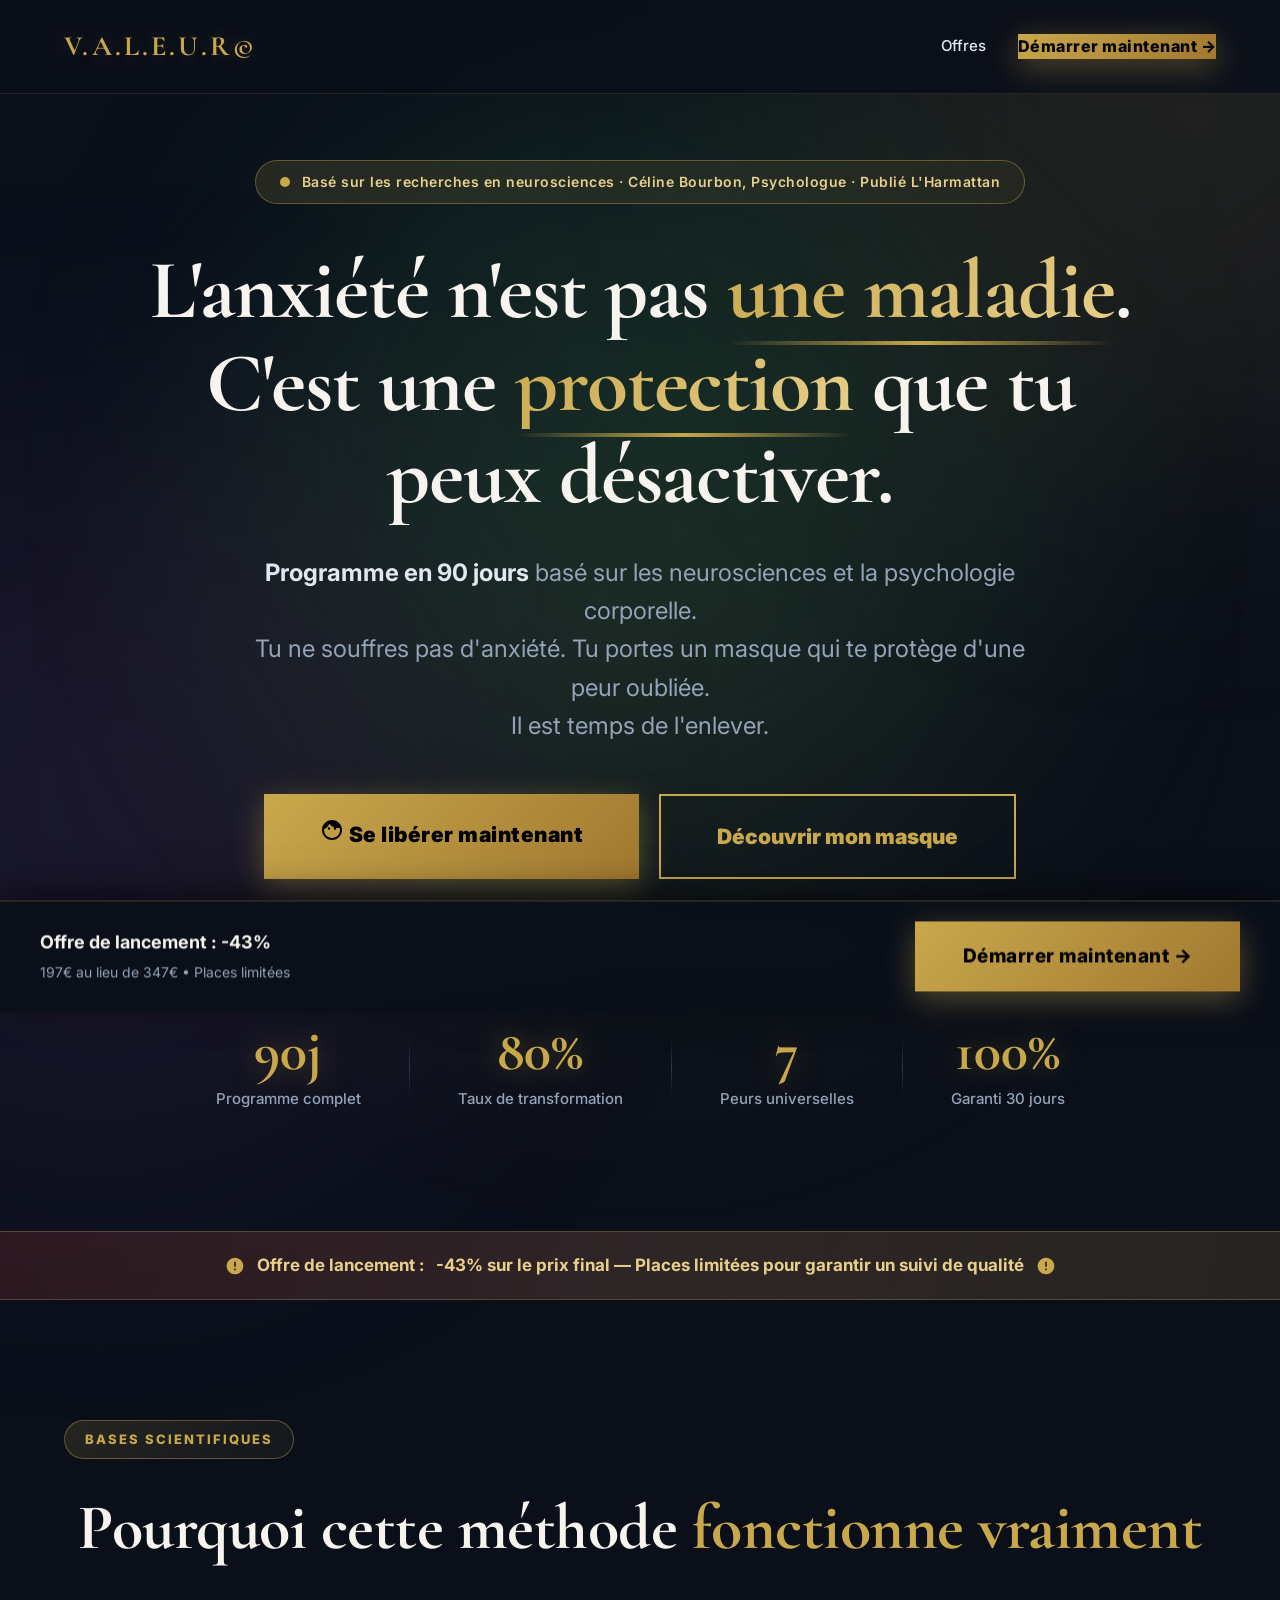
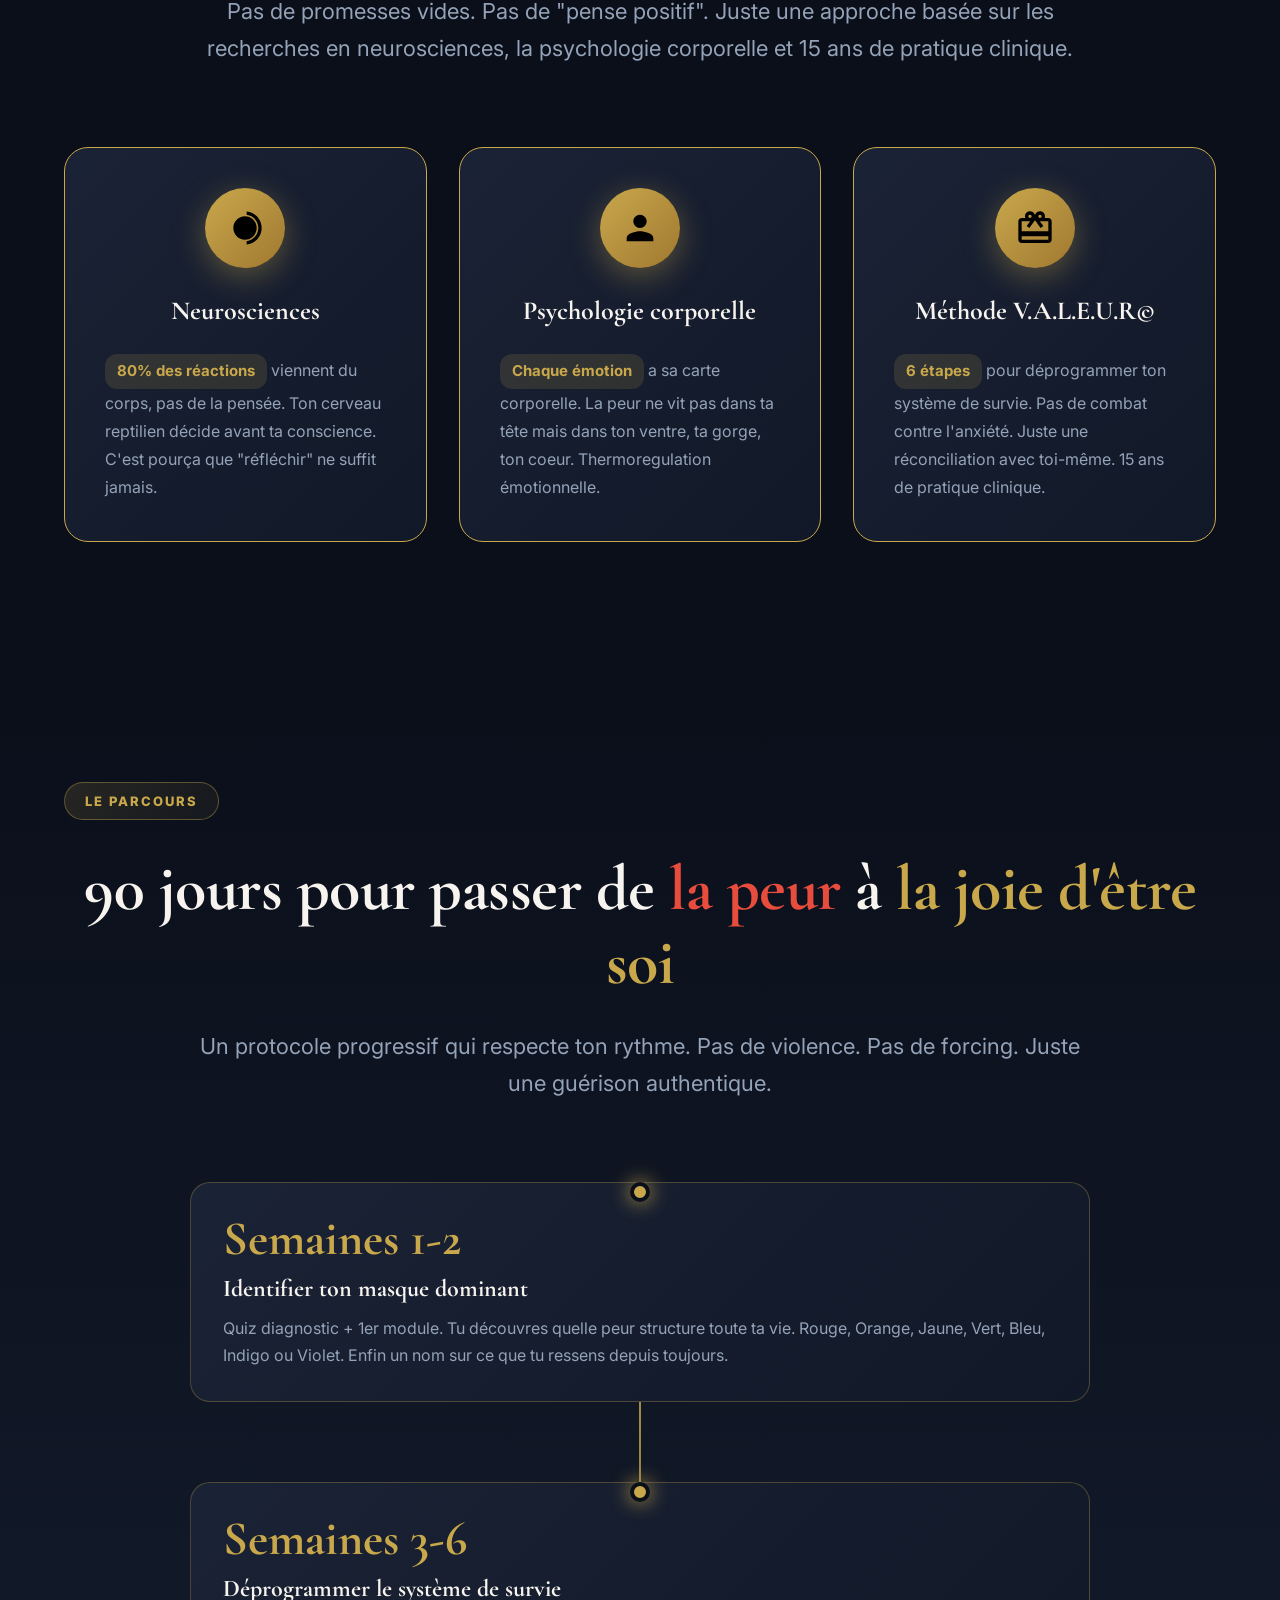
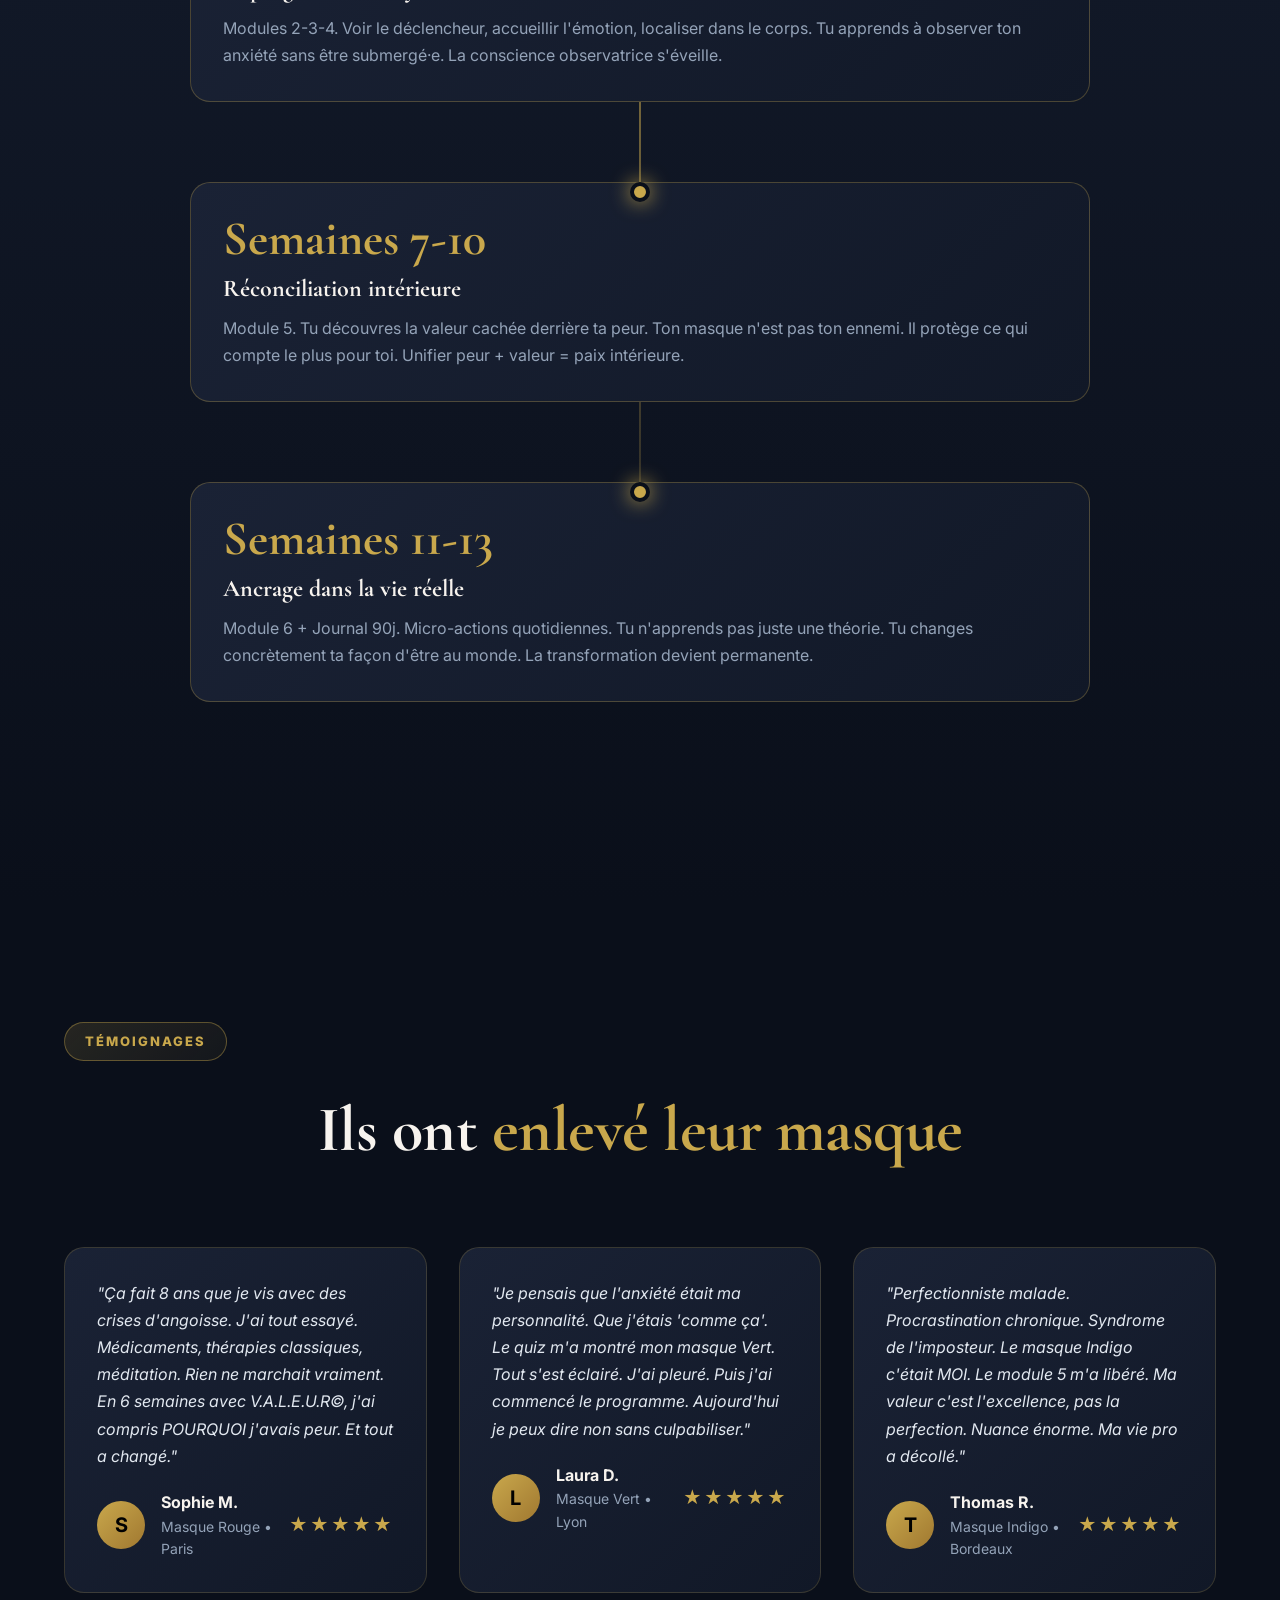
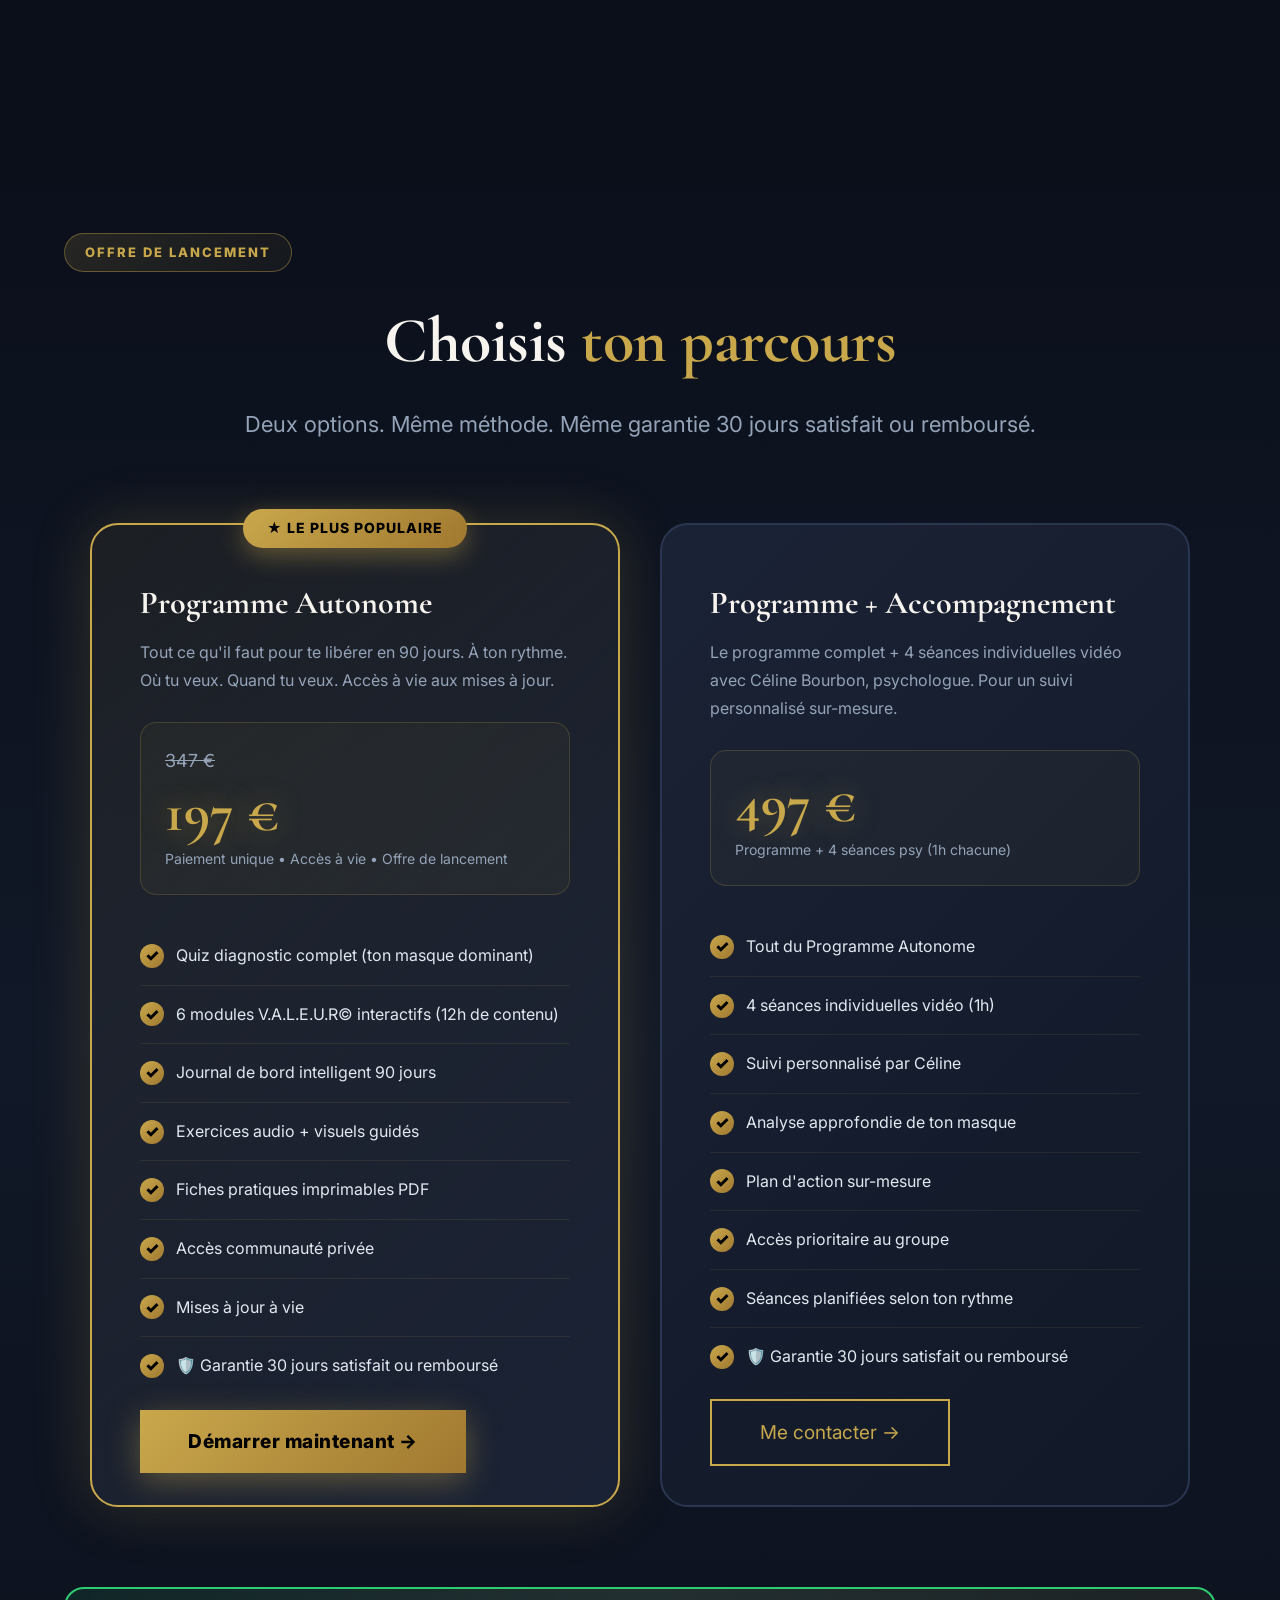
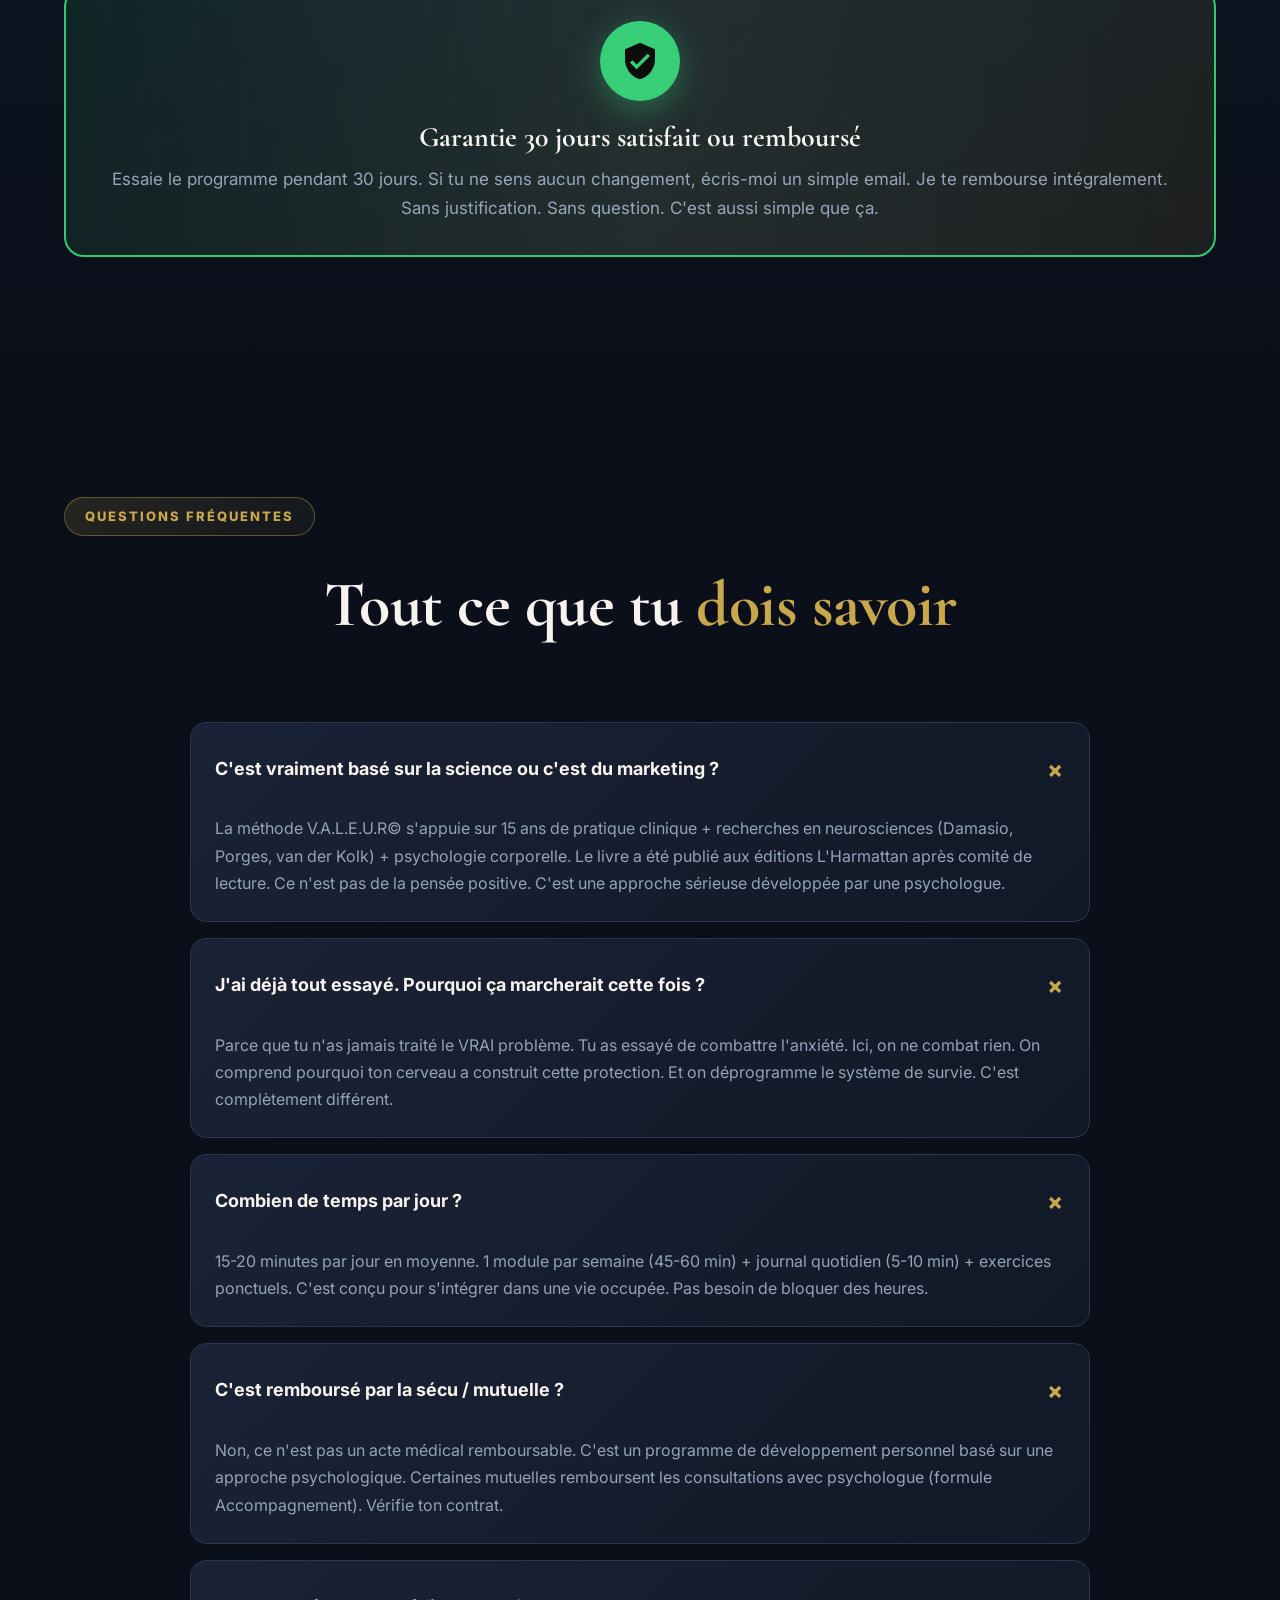
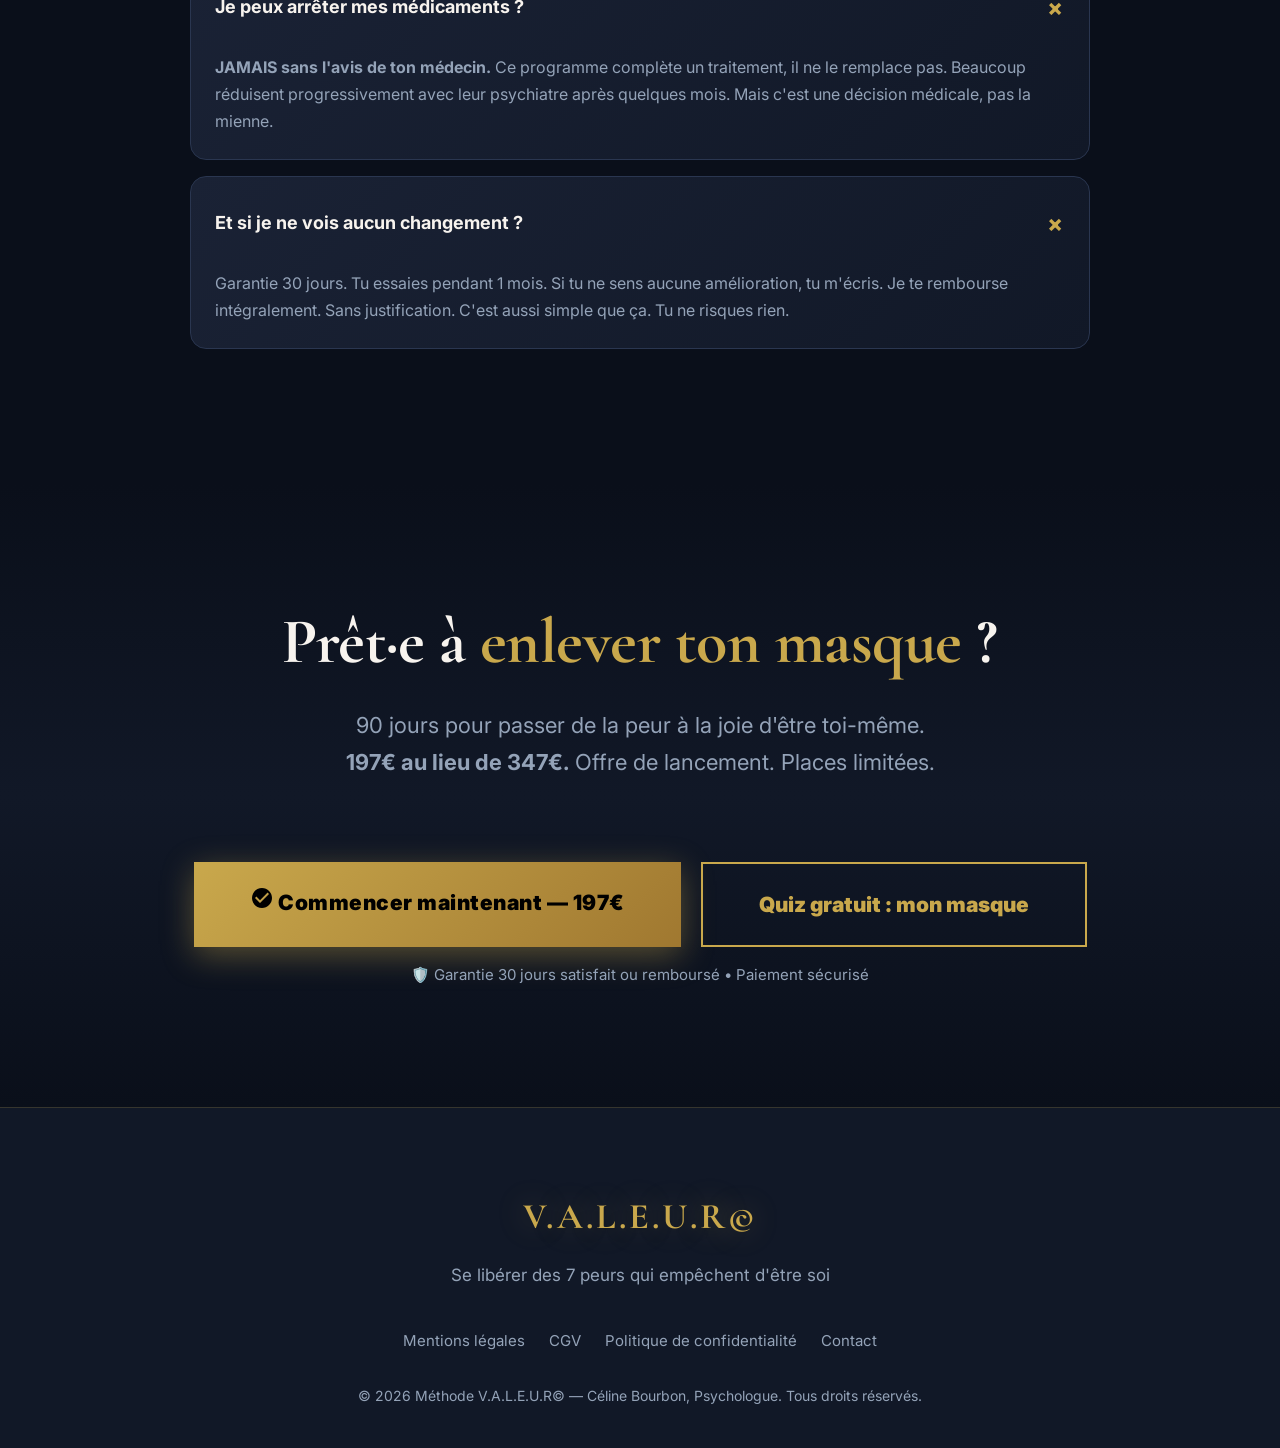
==== commit 27d514f6: "🔧 Correction : basé recherche scientifique (pas validé labo)" ====
--- a/index.html
+++ b/index.html
@@ -3,8 +3,8 @@
 <head>
   <meta charset="UTF-8">
   <meta name="viewport" content="width=device-width, initial-scale=1.0">
-  <meta name="description" content="Programme scientifique validé pour se libérer de l'anxiété en 90 jours. Méthode V.A.L.E.U.R© — Neurosciences + Psychologie corporelle">
-  <title>V.A.L.E.U.R© — Enfin une vraie solution scientifique contre l'anxiété</title>
+  <meta name="description" content="Programme basé sur les neurosciences pour se libérer de l'anxiété en 90 jours. Méthode V.A.L.E.U.R© — Par Céline Bourbon, Psychologue">
+  <title>V.A.L.E.U.R© — Enfin une vraie solution contre l'anxiété</title>
   <link rel="preconnect" href="https://fonts.googleapis.com">
   <link rel="preconnect" href="https://fonts.gstatic.com" crossorigin>
   <link href="https://fonts.googleapis.com/css2?family=Cormorant+Garamond:ital,wght@0,400;0,600;0,700;1,400&family=Inter:wght@300;400;500;600;700;800;900&display=swap" rel="stylesheet">
@@ -1137,7 +1137,7 @@
     <div class="hero-inner">
       <div class="hero-badge">
         <span class="badge-dot"></span>
-        Méthode scientifique validée · Céline Bourbon, Psychologue · Publiée L'Harmattan
+        Basé sur les recherches en neurosciences · Céline Bourbon, Psychologue · Publié L'Harmattan
       </div>
 
       <h1 class="hero-h1">
@@ -1146,7 +1146,7 @@
       </h1>
 
       <p class="hero-sub">
-        <strong>Programme scientifique en 90 jours</strong> basé sur les neurosciences et la psychologie corporelle.<br>
+        <strong>Programme en 90 jours</strong> basé sur les neurosciences et la psychologie corporelle.<br>
         Tu ne souffres pas d'anxiété. Tu portes un masque qui te protège d'une peur oubliée.<br>
         Il est temps de l'enlever.
       </p>
@@ -1201,10 +1201,10 @@
   <!-- ═══ SCIENCE SECTION ═══ -->
   <section class="section">
     <div class="container">
-      <div class="section-tag text-center">Validation scientifique</div>
+      <div class="section-tag text-center">Bases scientifiques</div>
       <h2 class="section-h2 text-center">Pourquoi cette méthode <span style="color:var(--gold)">fonctionne vraiment</span></h2>
       <p class="section-lead text-center">
-        Pas de promesses vides. Pas de "pense positif". Juste des protocoles validés par les neurosciences,
+        Pas de promesses vides. Pas de "pense positif". Juste une approche basée sur les recherches en neurosciences,
         la psychologie corporelle et 15 ans de pratique clinique.
       </p>
 
@@ -1230,7 +1230,7 @@
             <svg viewBox="0 0 24 24" fill="currentColor"><path d="M20 6h-2.18c.11-.31.18-.65.18-1 0-1.66-1.34-3-3-3-1.05 0-1.96.54-2.5 1.35l-.5.67-.5-.68C10.96 2.54 10.05 2 9 2 7.34 2 6 3.34 6 5c0 .35.07.69.18 1H4c-1.11 0-1.99.89-1.99 2L2 19c0 1.11.89 2 2 2h16c1.11 0 2-.89 2-2V8c0-1.11-.89-2-2-2zm-5-2c.55 0 1 .45 1 1s-.45 1-1 1-1-.45-1-1 .45-1 1-1zM9 4c.55 0 1 .45 1 1s-.45 1-1 1-1-.45-1-1 .45-1 1-1zm11 15H4v-2h16v2zm0-5H4V8h5.08L7 10.83 8.62 12 11 8.76l1-1.36 1 1.36L15.38 12 17 10.83 14.92 8H20v6z"/></svg>
           </div>
           <h3>Méthode V.A.L.E.U.R©</h3>
-          <p><span class="science-stat">6 étapes validées</span> pour déprogrammer ton système de survie. Pas de combat contre l'anxiété. Juste une réconciliation avec toi-même.</p>
+          <p><span class="science-stat">6 étapes</span> pour déprogrammer ton système de survie. Pas de combat contre l'anxiété. Juste une réconciliation avec toi-même. 15 ans de pratique clinique.</p>
         </div>
       </div>
     </div>
@@ -1337,7 +1337,7 @@
       <div class="section-tag text-center">Offre de lancement</div>
       <h2 class="section-h2 text-center">Choisis <span style="color:var(--gold)">ton parcours</span></h2>
       <p class="section-lead text-center">
-        Deux options. Même méthode scientifique. Même garantie 30 jours satisfait ou remboursé.
+        Deux options. Même méthode. Même garantie 30 jours satisfait ou remboursé.
       </p>
 
       <div class="offres-grid">
@@ -1407,10 +1407,10 @@
 
       <div class="faq-container">
         <div class="faq-item reveal">
-          <div class="faq-question">C'est vraiment scientifique ou c'est du marketing ?</div>
+          <div class="faq-question">C'est vraiment basé sur la science ou c'est du marketing ?</div>
           <div class="faq-answer">
             <div class="faq-answer-content">
-              La méthode V.A.L.E.U.R© est basée sur 15 ans de pratique clinique + recherches en neurosciences (Damasio, Porges, van der Kolk) + psychologie corporelle. Le livre a été publié aux éditions L'Harmattan après comité de lecture. Ce n'est pas de la pensee positive. C'est du protocole validé.
+              La méthode V.A.L.E.U.R© s'appuie sur 15 ans de pratique clinique + recherches en neurosciences (Damasio, Porges, van der Kolk) + psychologie corporelle. Le livre a été publié aux éditions L'Harmattan après comité de lecture. Ce n'est pas de la pensée positive. C'est une approche sérieuse développée par une psychologue.
             </div>
           </div>
         </div>
@@ -1437,7 +1437,7 @@
           <div class="faq-question">C'est remboursé par la sécu / mutuelle ?</div>
           <div class="faq-answer">
             <div class="faq-answer-content">
-              Non, ce n'est pas un acte médical remboursable. C'est un programme de développement personnel basé sur des protocoles scientifiques. Certaines mutuelles remboursent les consultations avec psychologue (formule Accompagnement). Vérifie ton contrat.
+              Non, ce n'est pas un acte médical remboursable. C'est un programme de développement personnel basé sur une approche psychologique. Certaines mutuelles remboursent les consultations avec psychologue (formule Accompagnement). Vérifie ton contrat.
             </div>
           </div>
         </div>
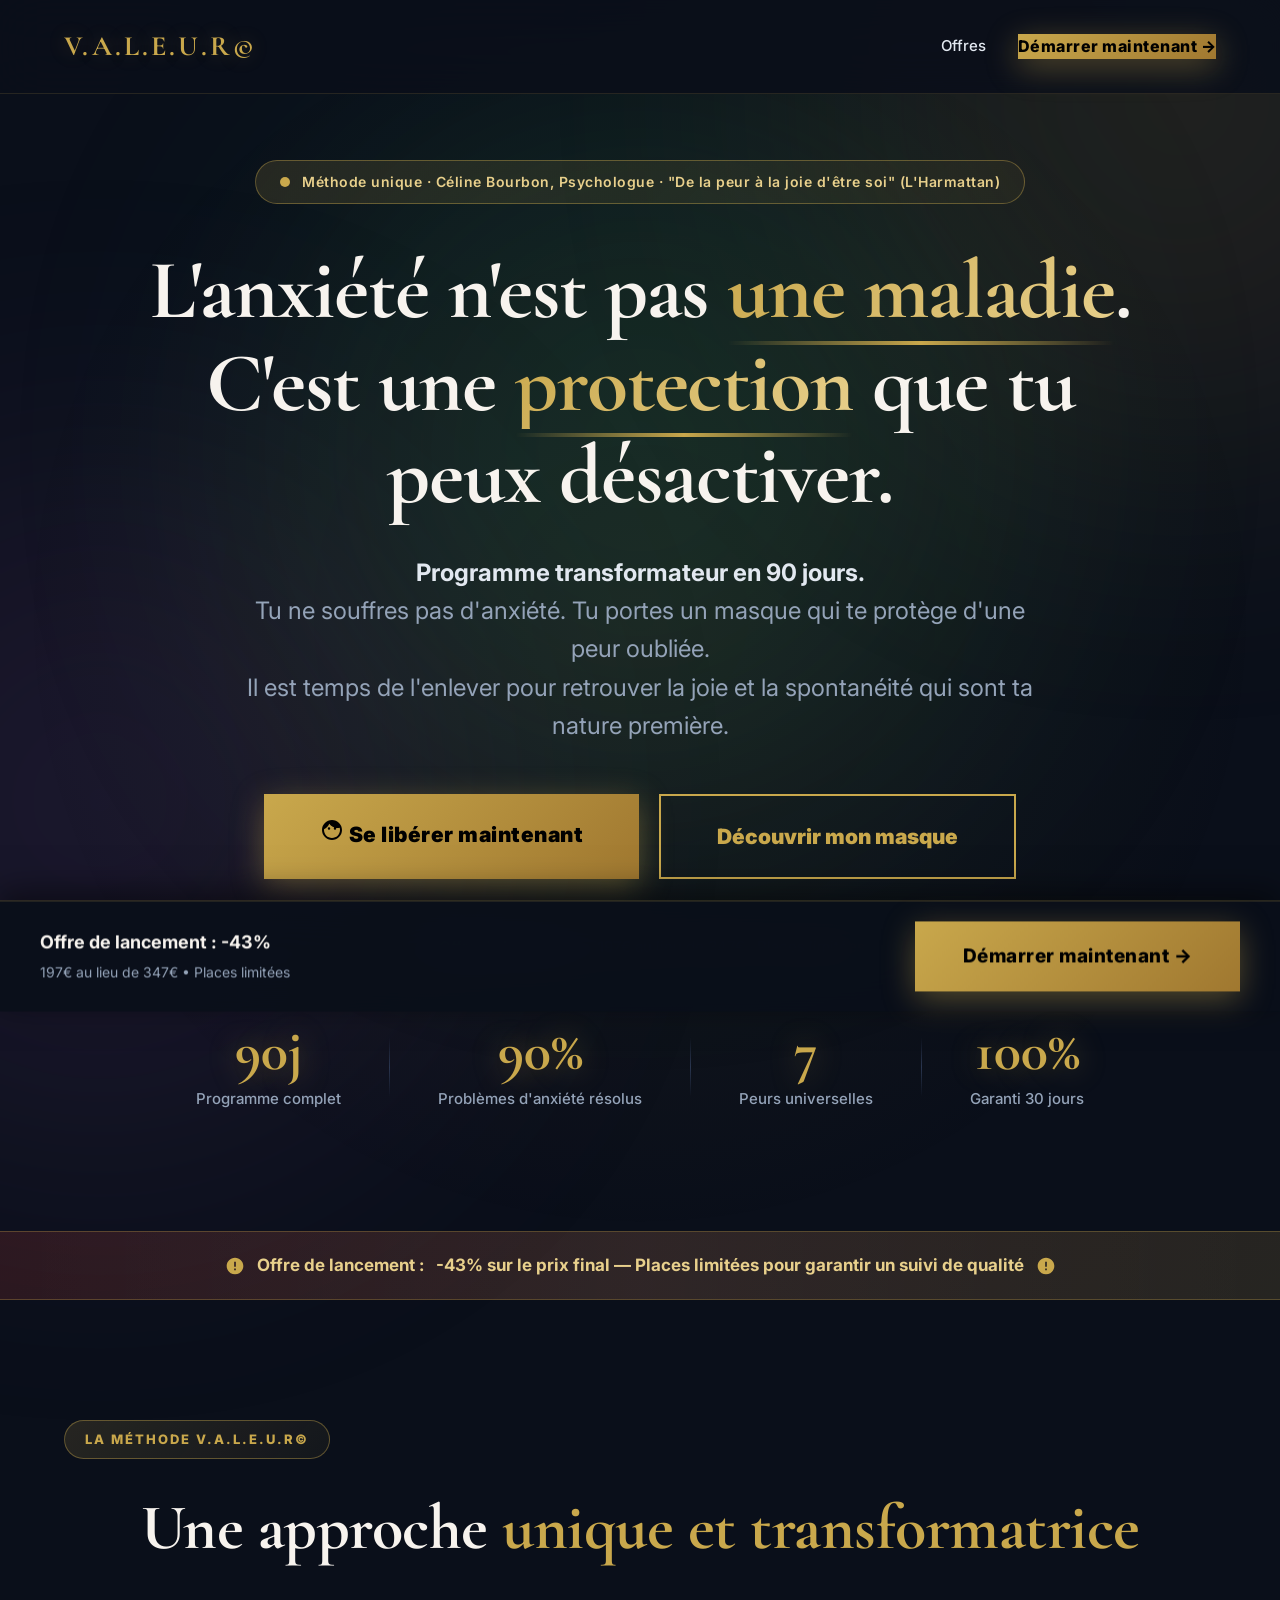
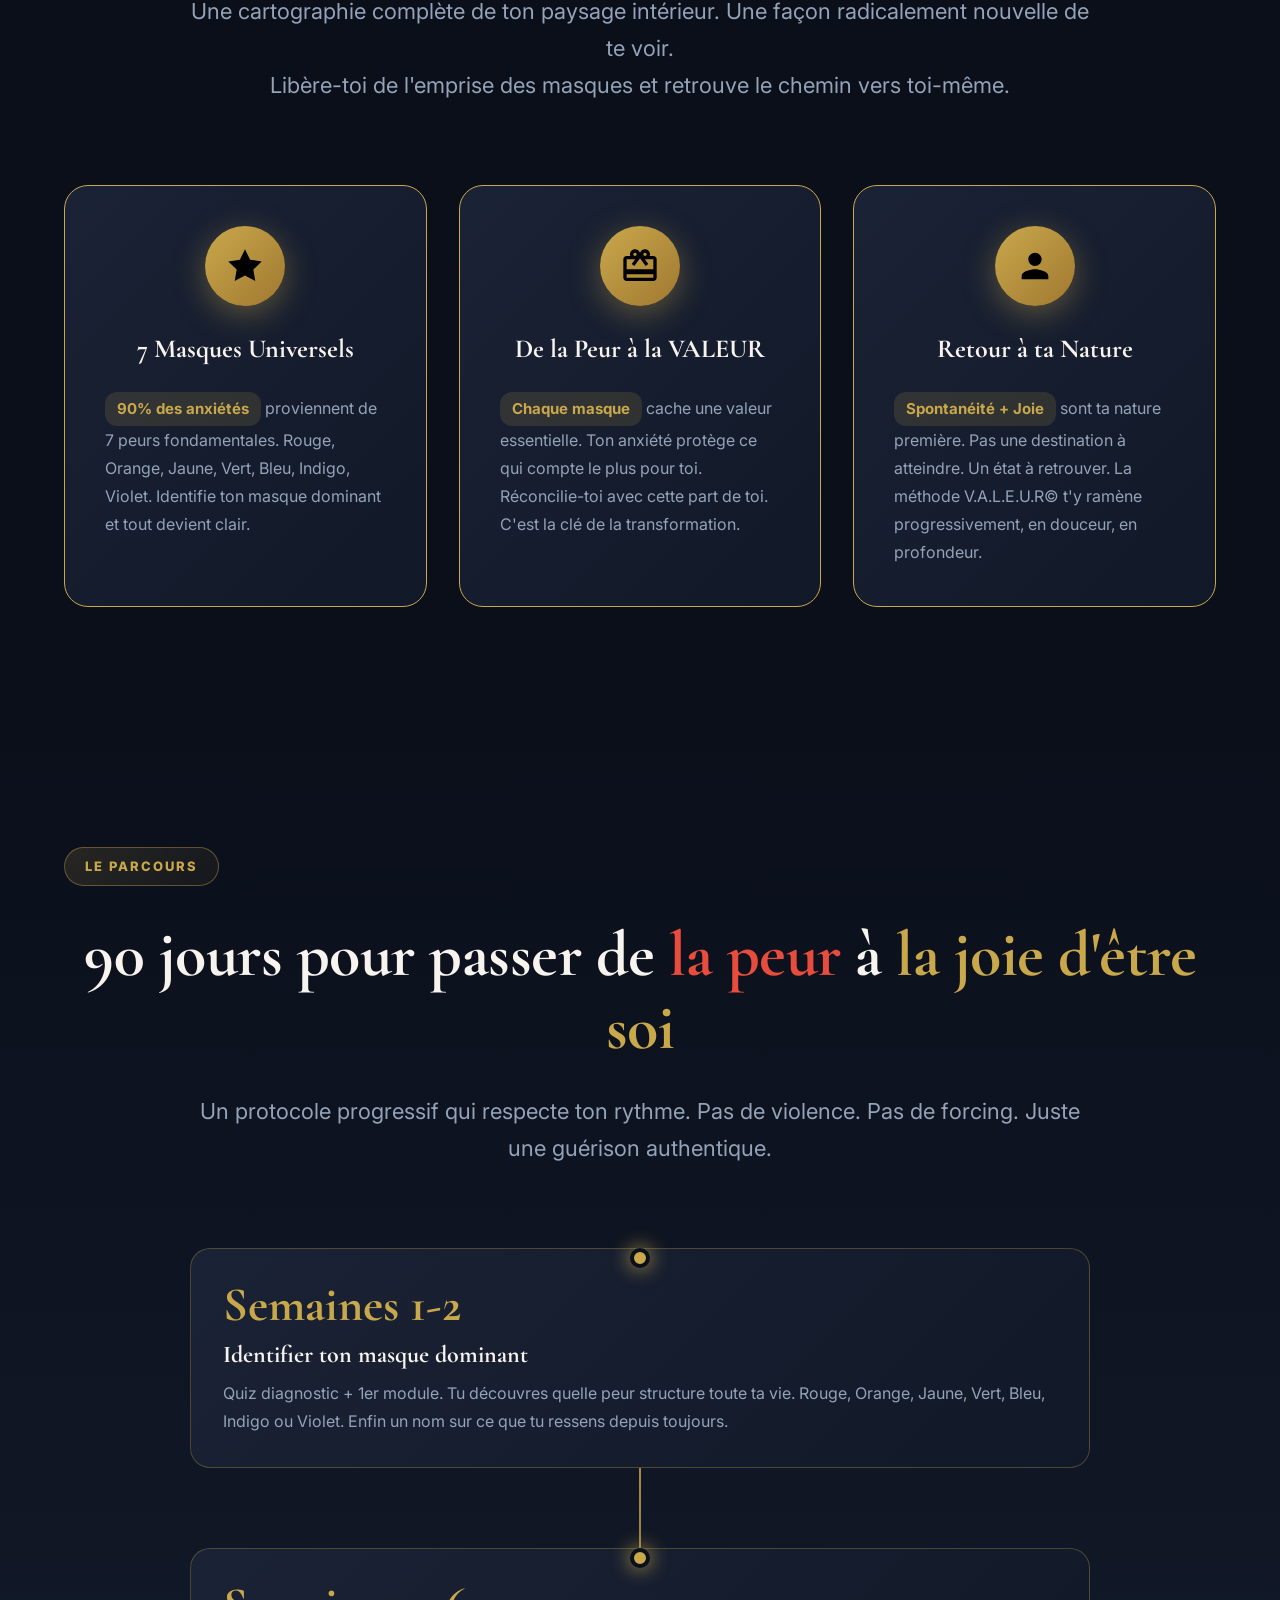
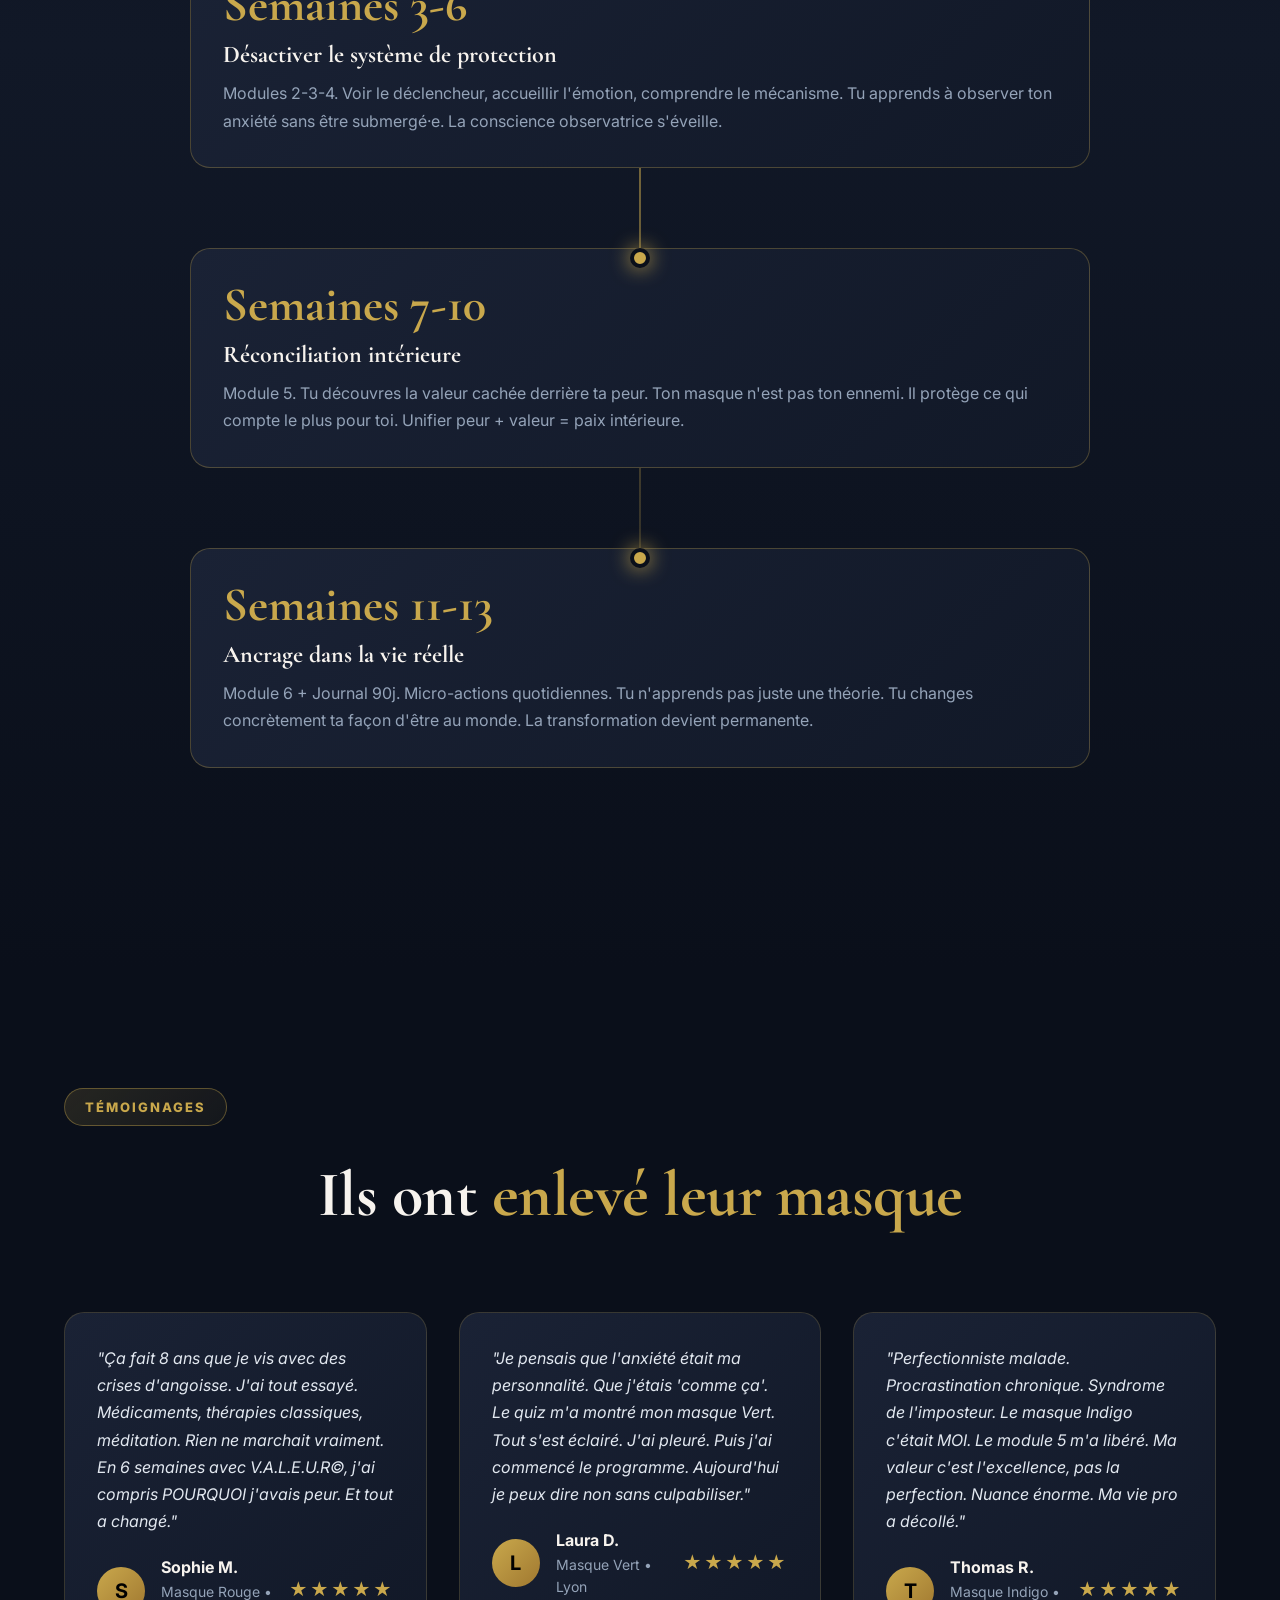
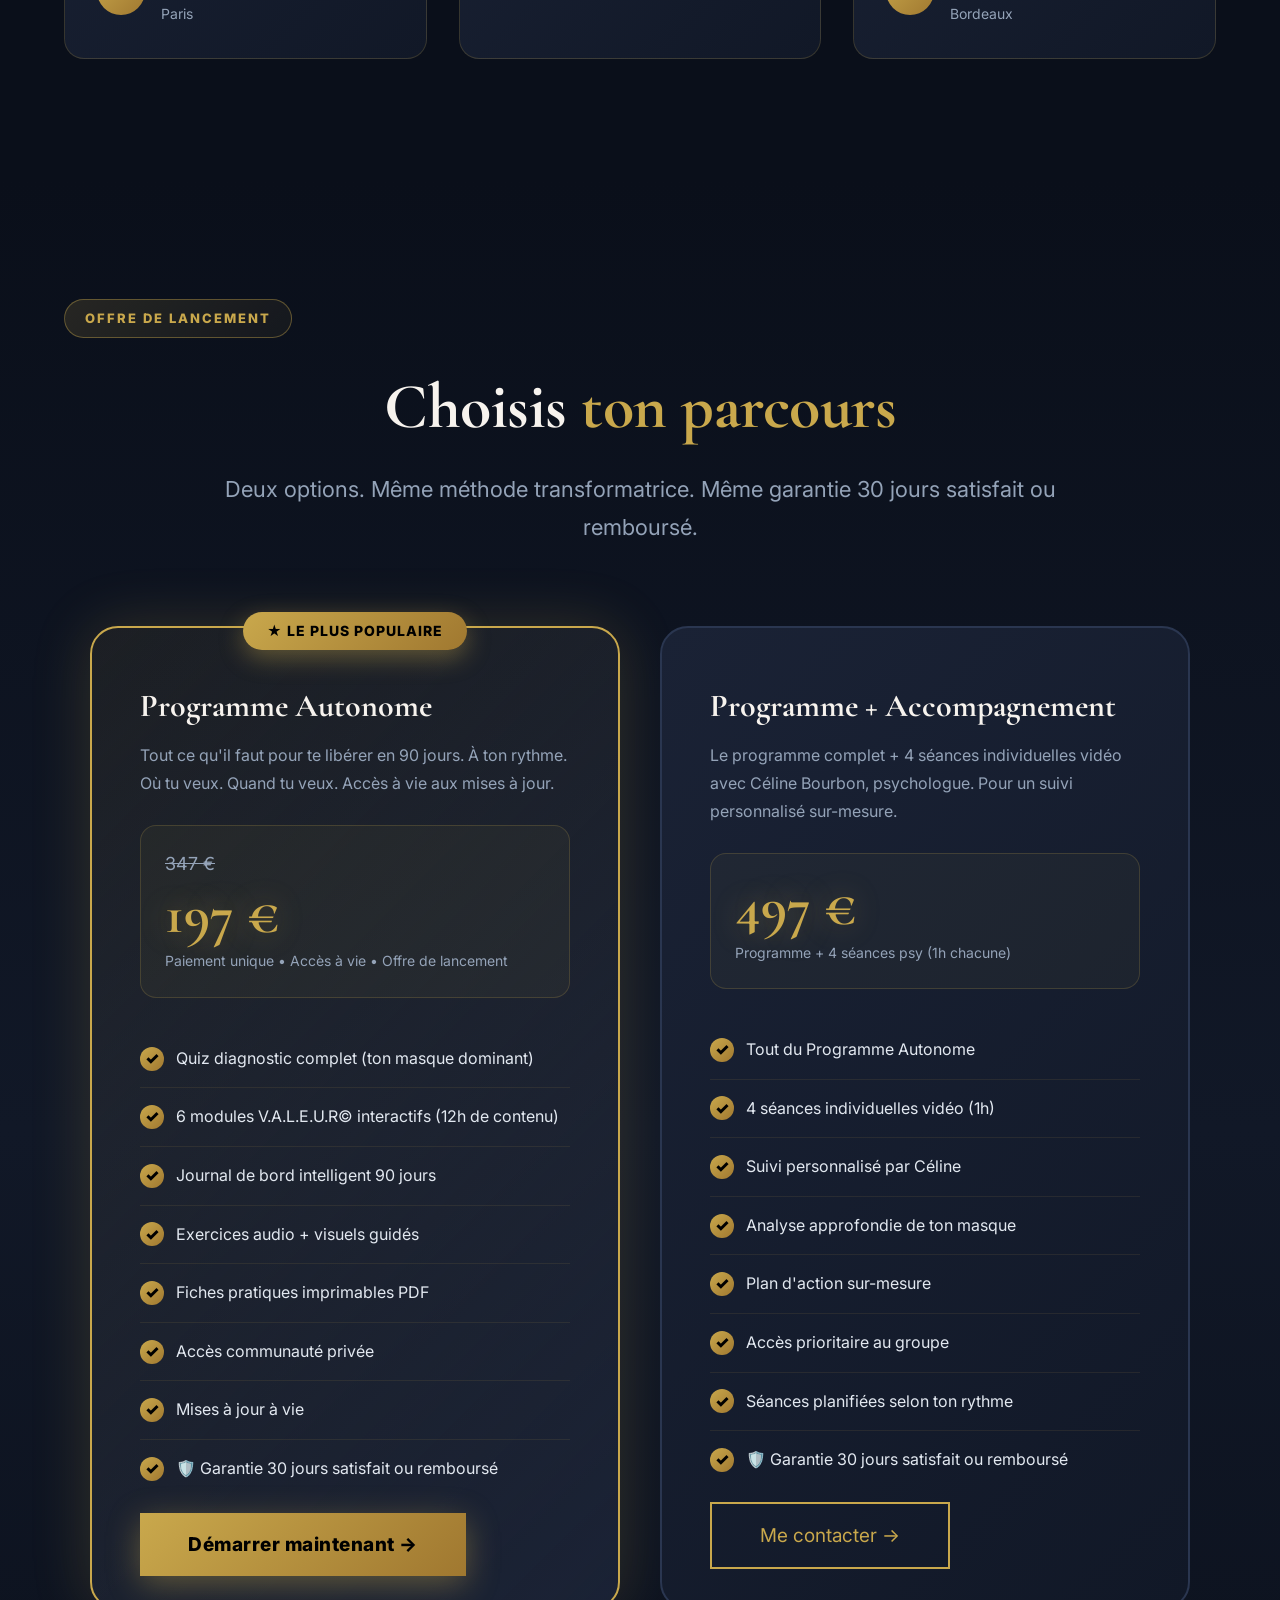
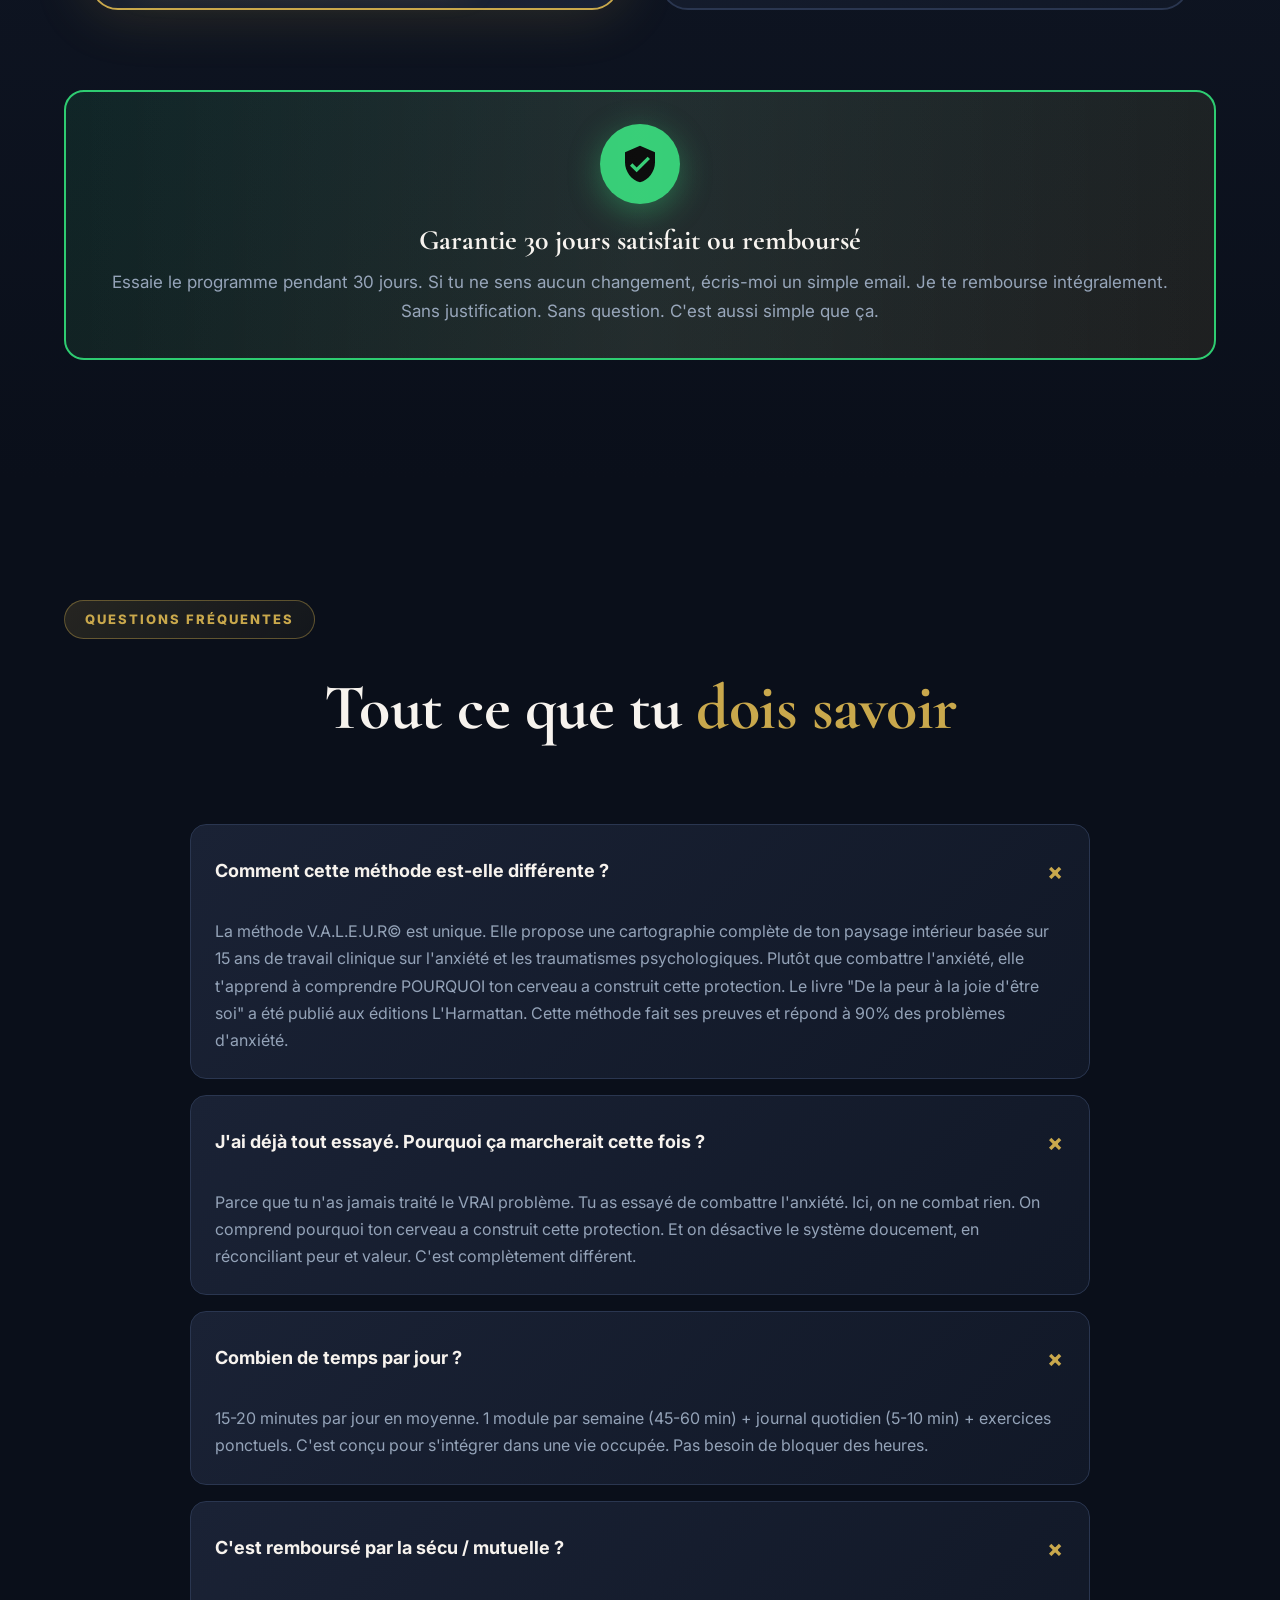
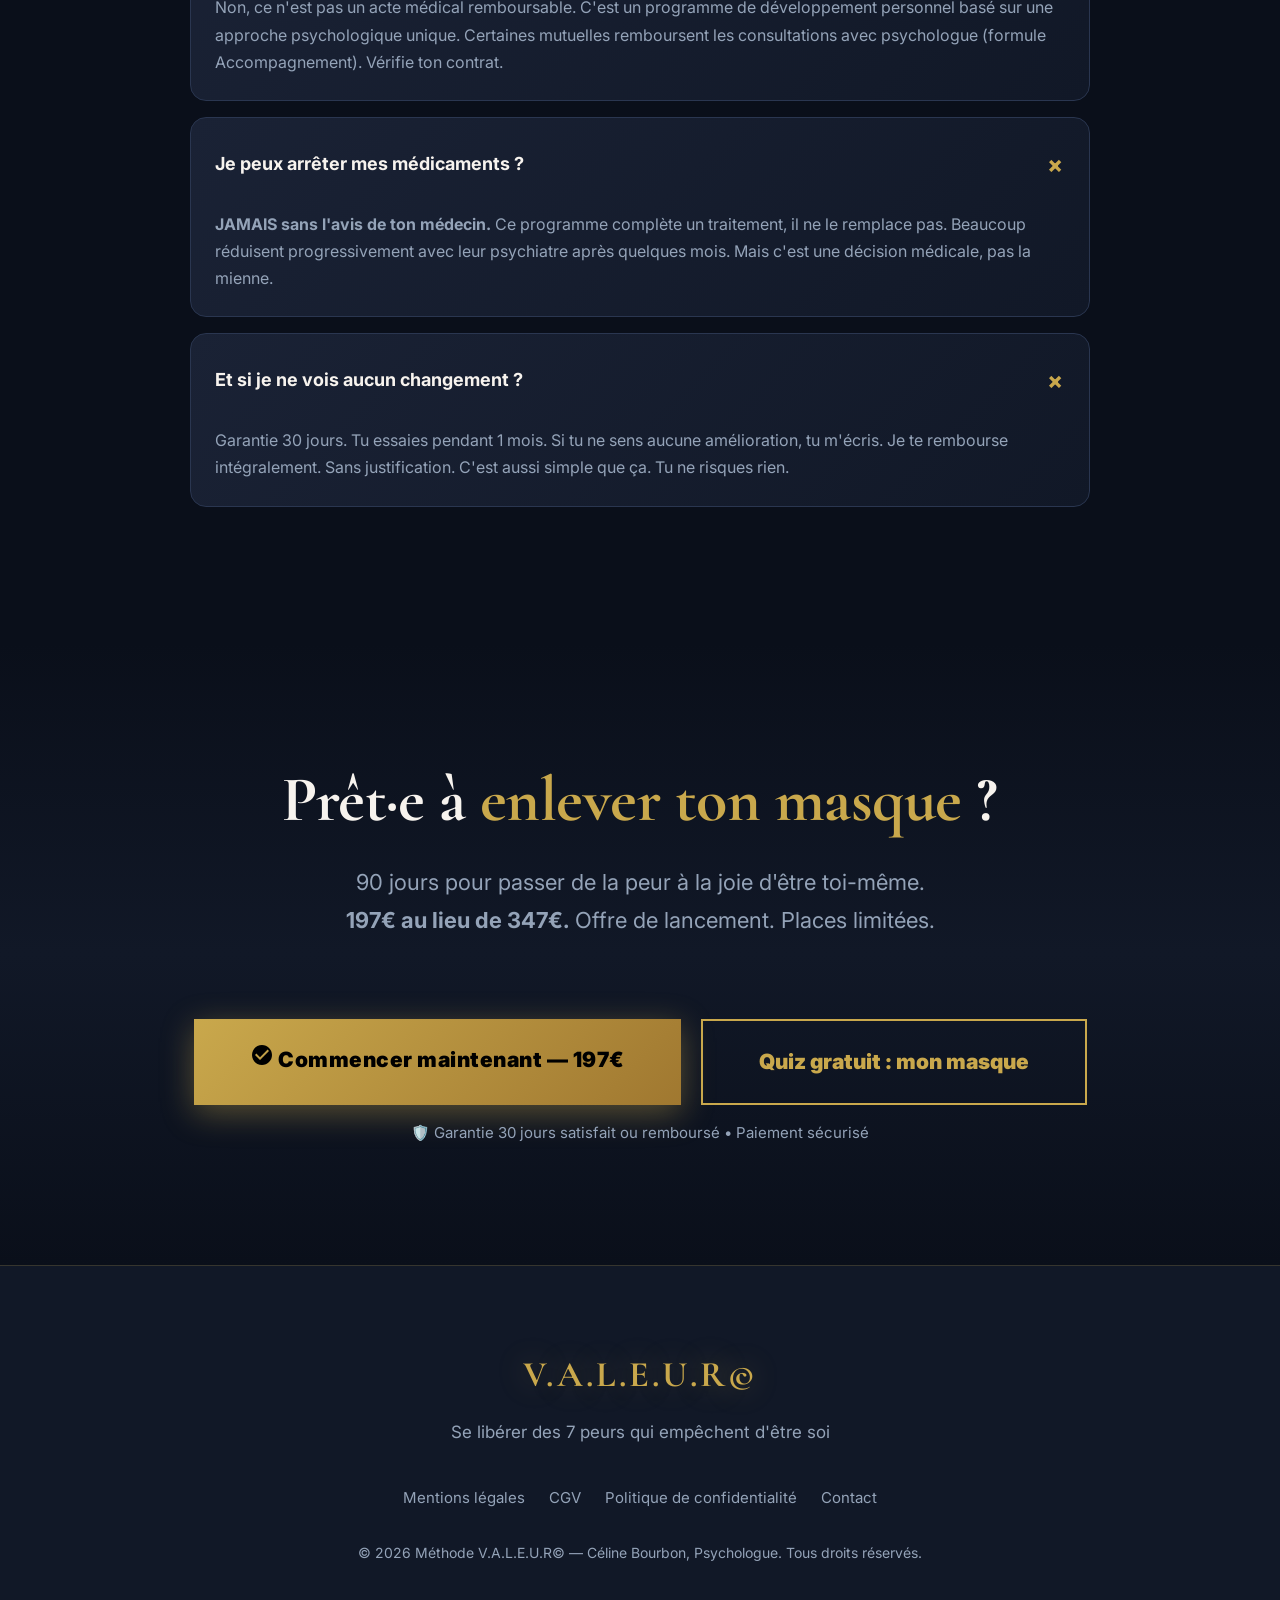
==== commit 943ed683: "✨ VÉRITÉ : méthode unique transformatrice + vrai titre livre" ====
--- a/index.html
+++ b/index.html
@@ -3,8 +3,8 @@
 <head>
   <meta charset="UTF-8">
   <meta name="viewport" content="width=device-width, initial-scale=1.0">
-  <meta name="description" content="Programme basé sur les neurosciences pour se libérer de l'anxiété en 90 jours. Méthode V.A.L.E.U.R© — Par Céline Bourbon, Psychologue">
-  <title>V.A.L.E.U.R© — Enfin une vraie solution contre l'anxiété</title>
+  <meta name="description" content="Programme unique pour se libérer de l'anxiété en 90 jours. Méthode V.A.L.E.U.R© — De la peur à la joie d'être soi">
+  <title>V.A.L.E.U.R© — Se libérer des 7 peurs qui empêchent d'être soi</title>
   <link rel="preconnect" href="https://fonts.googleapis.com">
   <link rel="preconnect" href="https://fonts.gstatic.com" crossorigin>
   <link href="https://fonts.googleapis.com/css2?family=Cormorant+Garamond:ital,wght@0,400;0,600;0,700;1,400&family=Inter:wght@300;400;500;600;700;800;900&display=swap" rel="stylesheet">
@@ -1137,7 +1137,7 @@
     <div class="hero-inner">
       <div class="hero-badge">
         <span class="badge-dot"></span>
-        Basé sur les recherches en neurosciences · Céline Bourbon, Psychologue · Publié L'Harmattan
+        Méthode unique · Céline Bourbon, Psychologue · "De la peur à la joie d'être soi" (L'Harmattan)
       </div>
 
       <h1 class="hero-h1">
@@ -1146,9 +1146,9 @@
       </h1>
 
       <p class="hero-sub">
-        <strong>Programme en 90 jours</strong> basé sur les neurosciences et la psychologie corporelle.<br>
+        <strong>Programme transformateur en 90 jours.</strong><br>
         Tu ne souffres pas d'anxiété. Tu portes un masque qui te protège d'une peur oubliée.<br>
-        Il est temps de l'enlever.
+        Il est temps de l'enlever pour retrouver la joie et la spontanéité qui sont ta nature première.
       </p>
 
       <div class="hero-cta-group">
@@ -1172,8 +1172,8 @@
         </div>
         <div class="proof-sep"></div>
         <div class="proof-item">
-          <div class="proof-number">80%</div>
-          <div class="proof-label">Taux de transformation</div>
+          <div class="proof-number">90%</div>
+          <div class="proof-label">Problèmes d'anxiété résolus</div>
         </div>
         <div class="proof-sep"></div>
         <div class="proof-item">
@@ -1201,36 +1201,36 @@
   <!-- ═══ SCIENCE SECTION ═══ -->
   <section class="section">
     <div class="container">
-      <div class="section-tag text-center">Bases scientifiques</div>
-      <h2 class="section-h2 text-center">Pourquoi cette méthode <span style="color:var(--gold)">fonctionne vraiment</span></h2>
+      <div class="section-tag text-center">La Méthode V.A.L.E.U.R©</div>
+      <h2 class="section-h2 text-center">Une approche <span style="color:var(--gold)">unique et transformatrice</span></h2>
       <p class="section-lead text-center">
-        Pas de promesses vides. Pas de "pense positif". Juste une approche basée sur les recherches en neurosciences,
-        la psychologie corporelle et 15 ans de pratique clinique.
+        Une cartographie complète de ton paysage intérieur. Une façon radicalement nouvelle de te voir.<br>
+        Libère-toi de l'emprise des masques et retrouve le chemin vers toi-même.
       </p>
 
       <div class="science-grid">
         <div class="science-card reveal">
           <div class="science-icon">
-            <svg viewBox="0 0 24 24" fill="currentColor"><path d="M13 2.05v2.02c3.95.49 7 3.85 7 7.93 0 4.08-3.05 7.44-7 7.93v2.02c5.05-.5 9-4.76 9-9.95s-3.95-9.45-9-9.95zM12 19c-3.87 0-7-3.13-7-7s3.13-7 7-7 7 3.13 7 7-3.13 7-7 7z"/></svg>
-          </div>
-          <h3>Neurosciences</h3>
-          <p><span class="science-stat">80% des réactions</span> viennent du corps, pas de la pensée. Ton cerveau reptilien décide avant ta conscience. C'est pourça que "réfléchir" ne suffit jamais.</p>
+            <svg viewBox="0 0 24 24" fill="currentColor"><path d="M12 2l3.09 6.26L22 9.27l-5 4.87 1.18 6.88L12 17.77l-6.18 3.25L7 14.14 2 9.27l6.91-1.01L12 2z"/></svg>
+          </div>
+          <h3>7 Masques Universels</h3>
+          <p><span class="science-stat">90% des anxiétés</span> proviennent de 7 peurs fondamentales. Rouge, Orange, Jaune, Vert, Bleu, Indigo, Violet. Identifie ton masque dominant et tout devient clair.</p>
+        </div>
+
+        <div class="science-card reveal">
+          <div class="science-icon">
+            <svg viewBox="0 0 24 24" fill="currentColor"><path d="M20 6h-2.18c.11-.31.18-.65.18-1 0-1.66-1.34-3-3-3-1.05 0-1.96.54-2.5 1.35l-.5.67-.5-.68C10.96 2.54 10.05 2 9 2 7.34 2 6 3.34 6 5c0 .35.07.69.18 1H4c-1.11 0-1.99.89-1.99 2L2 19c0 1.11.89 2 2 2h16c1.11 0 2-.89 2-2V8c0-1.11-.89-2-2-2zm-5-2c.55 0 1 .45 1 1s-.45 1-1 1-1-.45-1-1 .45-1 1-1zM9 4c.55 0 1 .45 1 1s-.45 1-1 1-1-.45-1-1 .45-1 1-1zm11 15H4v-2h16v2zm0-5H4V8h5.08L7 10.83 8.62 12 11 8.76l1-1.36 1 1.36L15.38 12 17 10.83 14.92 8H20v6z"/></svg>
+          </div>
+          <h3>De la Peur à la VALEUR</h3>
+          <p><span class="science-stat">Chaque masque</span> cache une valeur essentielle. Ton anxiété protège ce qui compte le plus pour toi. Réconcilie-toi avec cette part de toi. C'est la clé de la transformation.</p>
         </div>
 
         <div class="science-card reveal">
           <div class="science-icon">
             <svg viewBox="0 0 24 24" fill="currentColor"><path d="M12 12c2.21 0 4-1.79 4-4s-1.79-4-4-4-4 1.79-4 4 1.79 4 4 4zm0 2c-2.67 0-8 1.34-8 4v2h16v-2c0-2.66-5.33-4-8-4z"/></svg>
           </div>
-          <h3>Psychologie corporelle</h3>
-          <p><span class="science-stat">Chaque émotion</span> a sa carte corporelle. La peur ne vit pas dans ta tête mais dans ton ventre, ta gorge, ton coeur. Thermoregulation émotionnelle.</p>
-        </div>
-
-        <div class="science-card reveal">
-          <div class="science-icon">
-            <svg viewBox="0 0 24 24" fill="currentColor"><path d="M20 6h-2.18c.11-.31.18-.65.18-1 0-1.66-1.34-3-3-3-1.05 0-1.96.54-2.5 1.35l-.5.67-.5-.68C10.96 2.54 10.05 2 9 2 7.34 2 6 3.34 6 5c0 .35.07.69.18 1H4c-1.11 0-1.99.89-1.99 2L2 19c0 1.11.89 2 2 2h16c1.11 0 2-.89 2-2V8c0-1.11-.89-2-2-2zm-5-2c.55 0 1 .45 1 1s-.45 1-1 1-1-.45-1-1 .45-1 1-1zM9 4c.55 0 1 .45 1 1s-.45 1-1 1-1-.45-1-1 .45-1 1-1zm11 15H4v-2h16v2zm0-5H4V8h5.08L7 10.83 8.62 12 11 8.76l1-1.36 1 1.36L15.38 12 17 10.83 14.92 8H20v6z"/></svg>
-          </div>
-          <h3>Méthode V.A.L.E.U.R©</h3>
-          <p><span class="science-stat">6 étapes</span> pour déprogrammer ton système de survie. Pas de combat contre l'anxiété. Juste une réconciliation avec toi-même. 15 ans de pratique clinique.</p>
+          <h3>Retour à ta Nature</h3>
+          <p><span class="science-stat">Spontanéité + Joie</span> sont ta nature première. Pas une destination à atteindre. Un état à retrouver. La méthode V.A.L.E.U.R© t'y ramène progressivement, en douceur, en profondeur.</p>
         </div>
       </div>
     </div>
@@ -1258,8 +1258,8 @@
         <div class="timeline-item reveal">
           <div class="timeline-content">
             <div class="timeline-number">Semaines 3-6</div>
-            <h3>Déprogrammer le système de survie</h3>
-            <p>Modules 2-3-4. Voir le déclencheur, accueillir l'émotion, localiser dans le corps. Tu apprends à observer ton anxiété sans être submergé·e. La conscience observatrice s'éveille.</p>
+            <h3>Désactiver le système de protection</h3>
+            <p>Modules 2-3-4. Voir le déclencheur, accueillir l'émotion, comprendre le mécanisme. Tu apprends à observer ton anxiété sans être submergé·e. La conscience observatrice s'éveille.</p>
           </div>
           <div class="timeline-dot"></div>
         </div>
@@ -1337,7 +1337,7 @@
       <div class="section-tag text-center">Offre de lancement</div>
       <h2 class="section-h2 text-center">Choisis <span style="color:var(--gold)">ton parcours</span></h2>
       <p class="section-lead text-center">
-        Deux options. Même méthode. Même garantie 30 jours satisfait ou remboursé.
+        Deux options. Même méthode transformatrice. Même garantie 30 jours satisfait ou remboursé.
       </p>
 
       <div class="offres-grid">
@@ -1407,10 +1407,10 @@
 
       <div class="faq-container">
         <div class="faq-item reveal">
-          <div class="faq-question">C'est vraiment basé sur la science ou c'est du marketing ?</div>
+          <div class="faq-question">Comment cette méthode est-elle différente ?</div>
           <div class="faq-answer">
             <div class="faq-answer-content">
-              La méthode V.A.L.E.U.R© s'appuie sur 15 ans de pratique clinique + recherches en neurosciences (Damasio, Porges, van der Kolk) + psychologie corporelle. Le livre a été publié aux éditions L'Harmattan après comité de lecture. Ce n'est pas de la pensée positive. C'est une approche sérieuse développée par une psychologue.
+              La méthode V.A.L.E.U.R© est unique. Elle propose une cartographie complète de ton paysage intérieur basée sur 15 ans de travail clinique sur l'anxiété et les traumatismes psychologiques. Plutôt que combattre l'anxiété, elle t'apprend à comprendre POURQUOI ton cerveau a construit cette protection. Le livre "De la peur à la joie d'être soi" a été publié aux éditions L'Harmattan. Cette méthode fait ses preuves et répond à 90% des problèmes d'anxiété.
             </div>
           </div>
         </div>
@@ -1419,7 +1419,7 @@
           <div class="faq-question">J'ai déjà tout essayé. Pourquoi ça marcherait cette fois ?</div>
           <div class="faq-answer">
             <div class="faq-answer-content">
-              Parce que tu n'as jamais traité le VRAI problème. Tu as essayé de combattre l'anxiété. Ici, on ne combat rien. On comprend pourquoi ton cerveau a construit cette protection. Et on déprogramme le système de survie. C'est complètement différent.
+              Parce que tu n'as jamais traité le VRAI problème. Tu as essayé de combattre l'anxiété. Ici, on ne combat rien. On comprend pourquoi ton cerveau a construit cette protection. Et on désactive le système doucement, en réconciliant peur et valeur. C'est complètement différent.
             </div>
           </div>
         </div>
@@ -1437,7 +1437,7 @@
           <div class="faq-question">C'est remboursé par la sécu / mutuelle ?</div>
           <div class="faq-answer">
             <div class="faq-answer-content">
-              Non, ce n'est pas un acte médical remboursable. C'est un programme de développement personnel basé sur une approche psychologique. Certaines mutuelles remboursent les consultations avec psychologue (formule Accompagnement). Vérifie ton contrat.
+              Non, ce n'est pas un acte médical remboursable. C'est un programme de développement personnel basé sur une approche psychologique unique. Certaines mutuelles remboursent les consultations avec psychologue (formule Accompagnement). Vérifie ton contrat.
             </div>
           </div>
         </div>
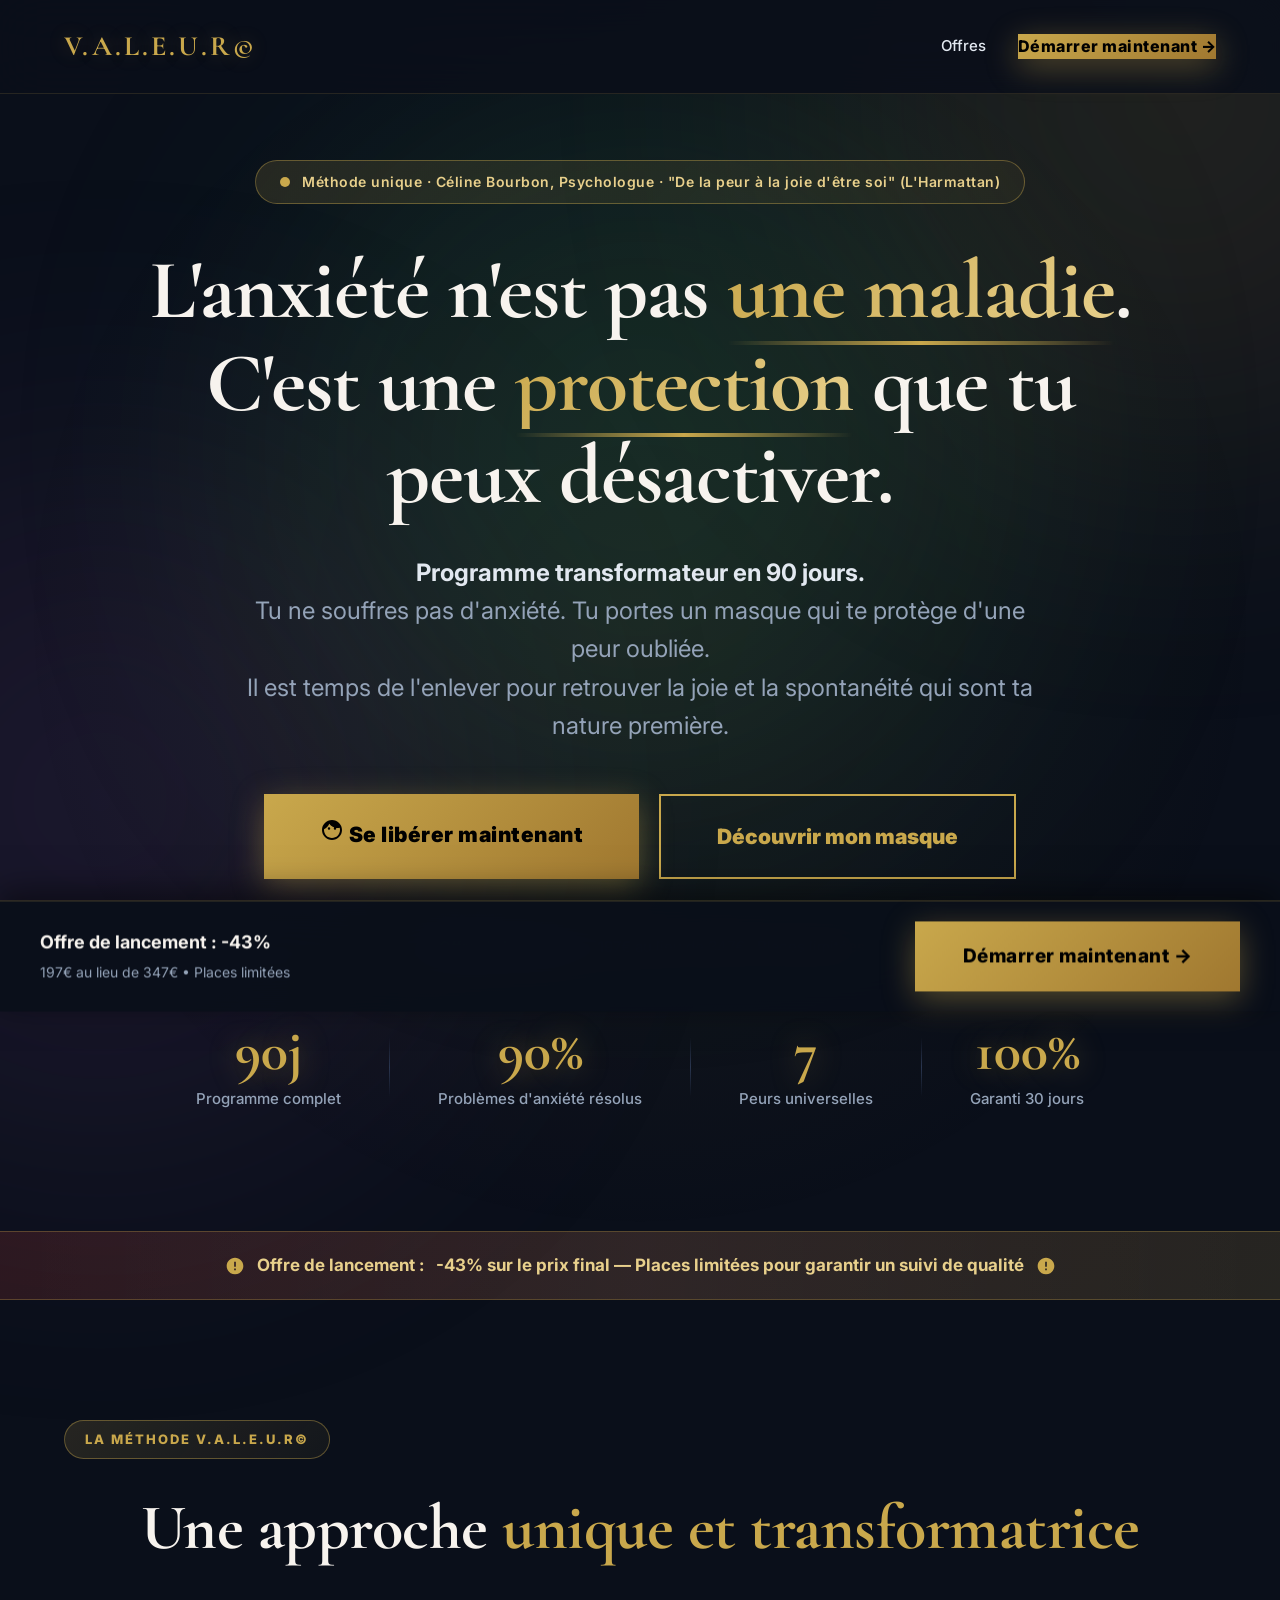
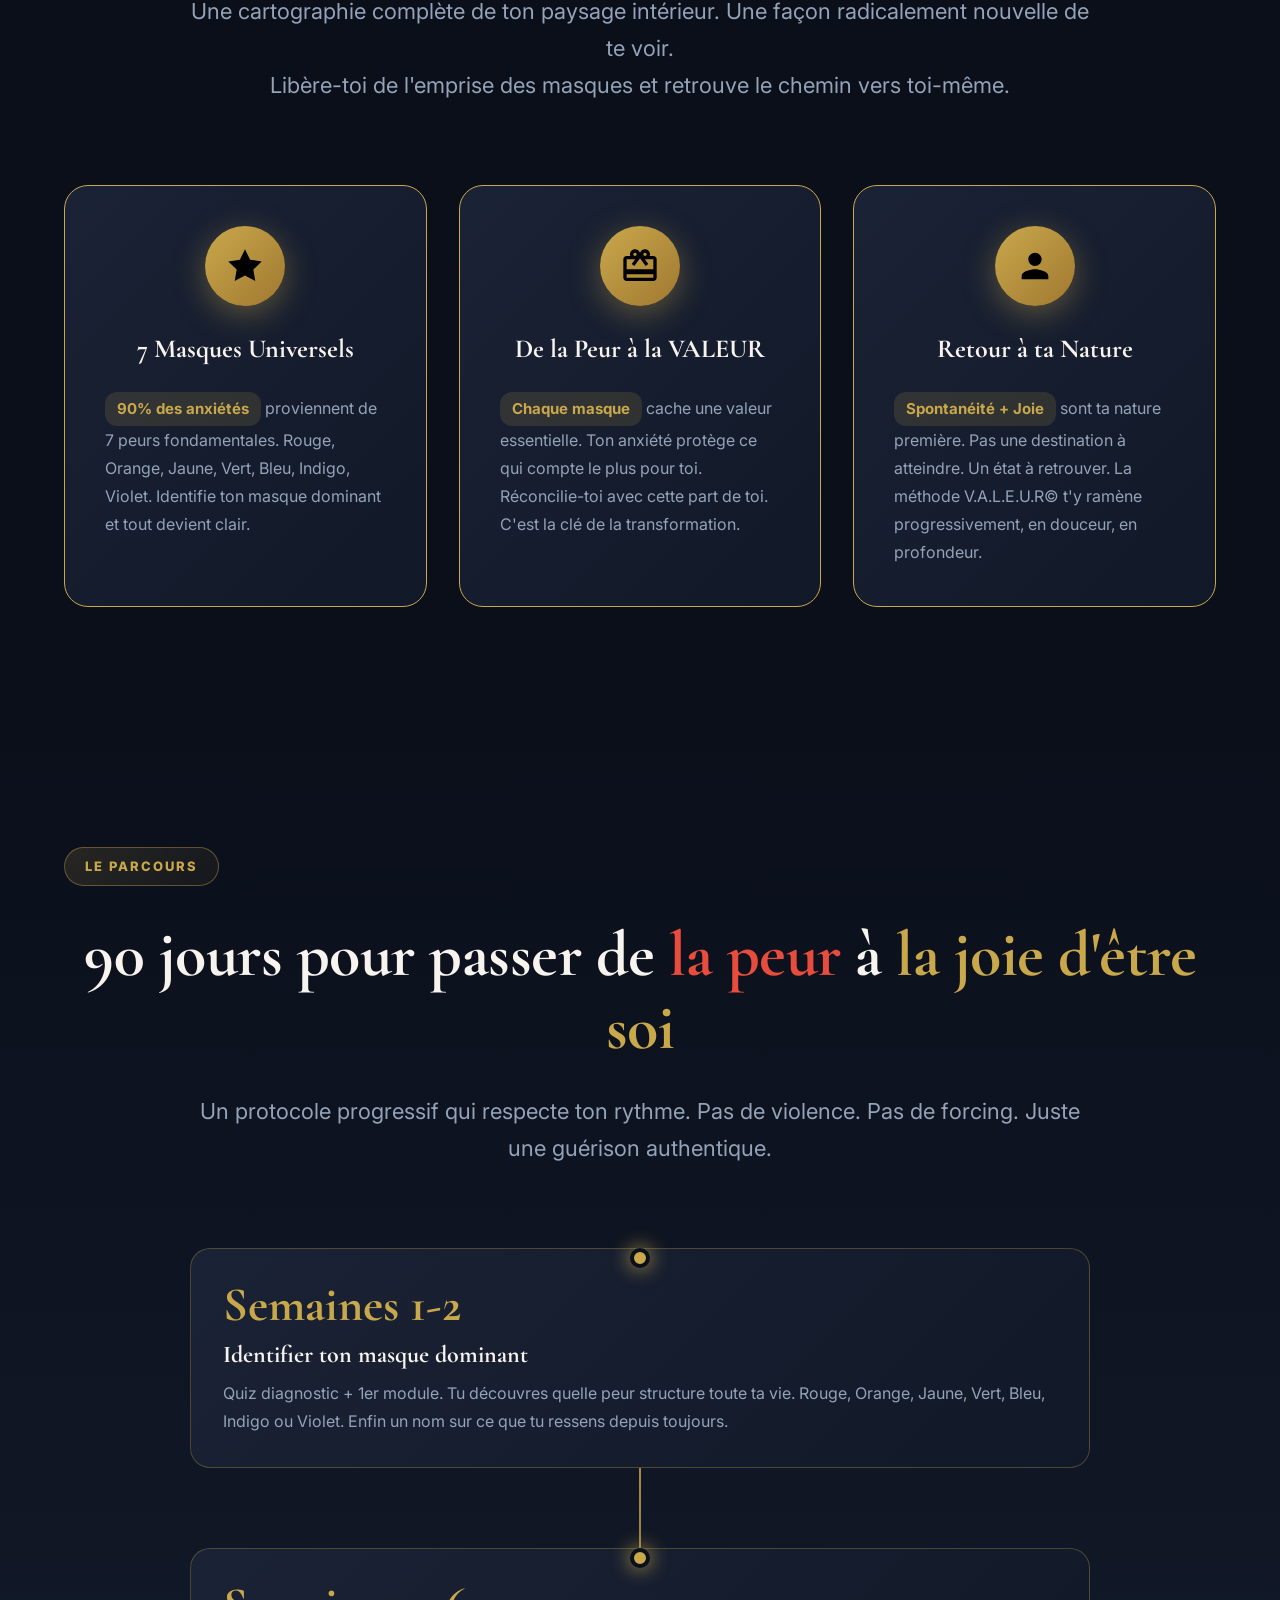
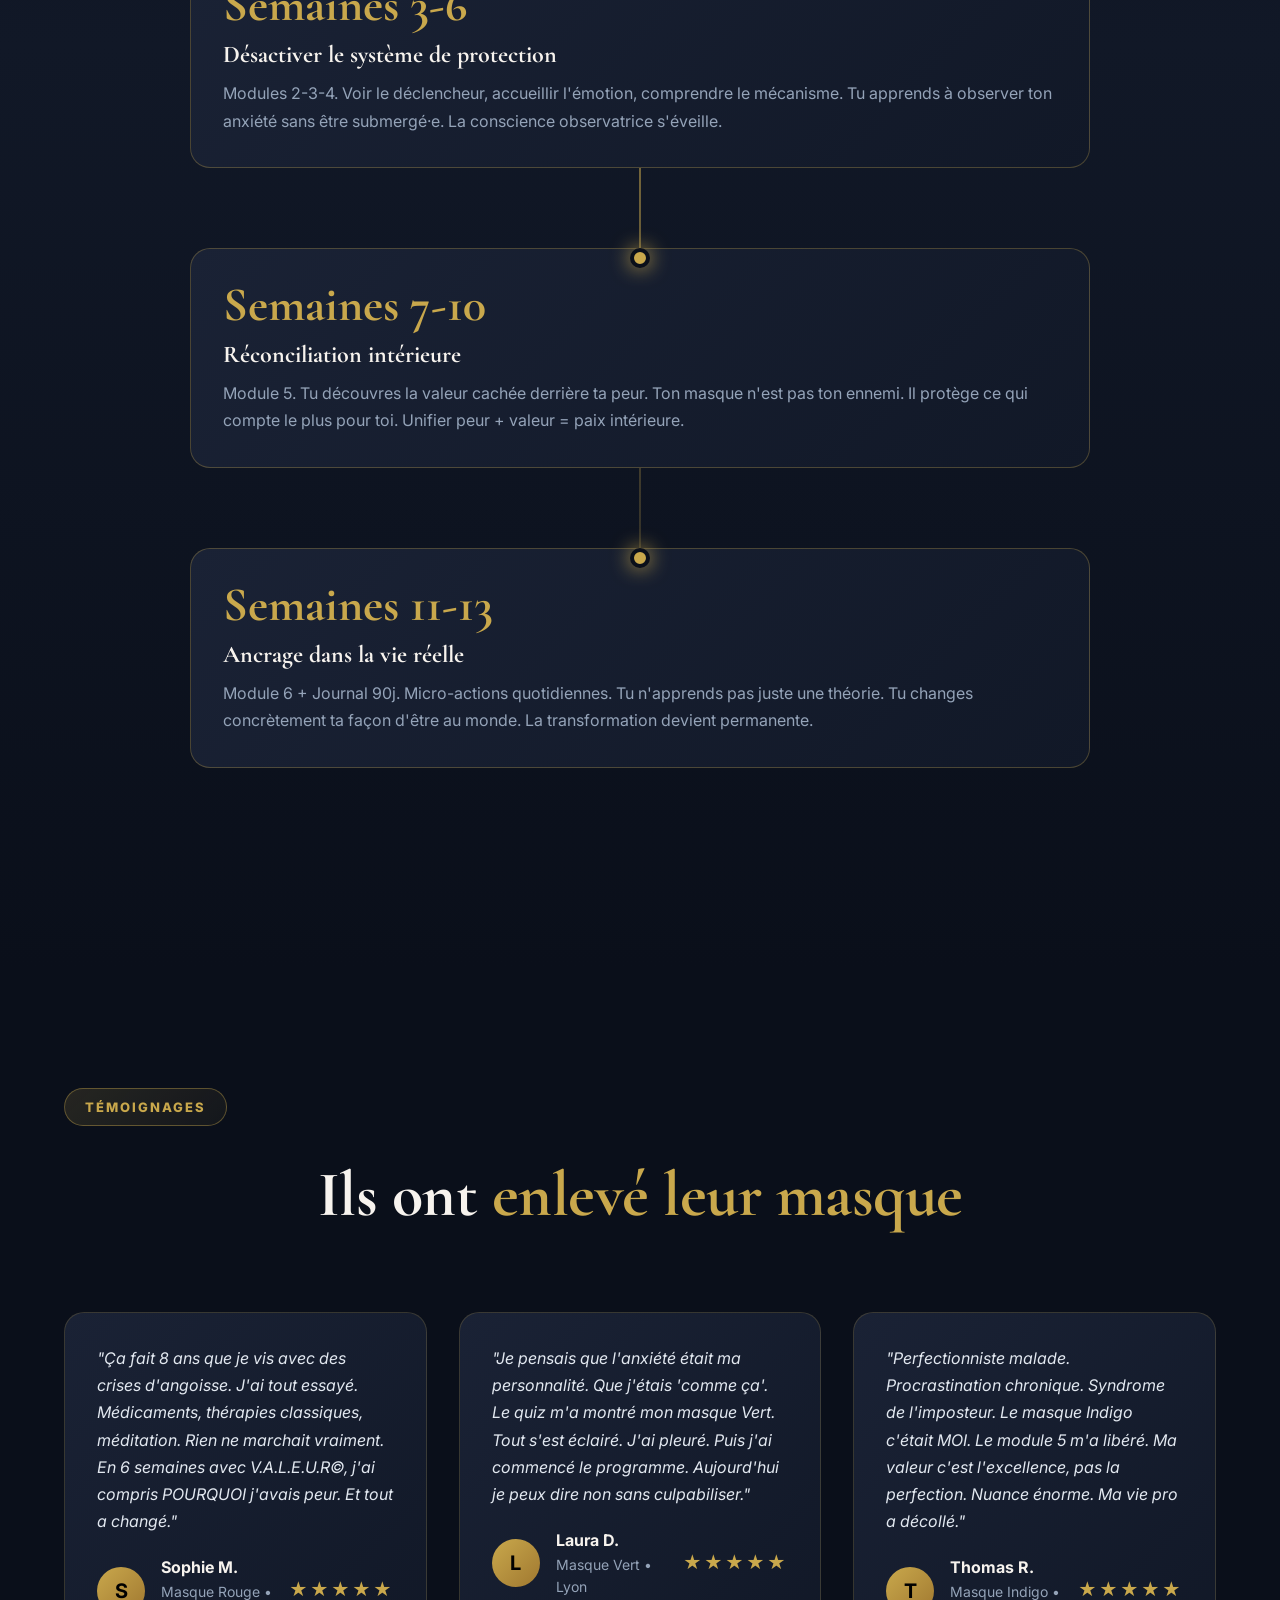
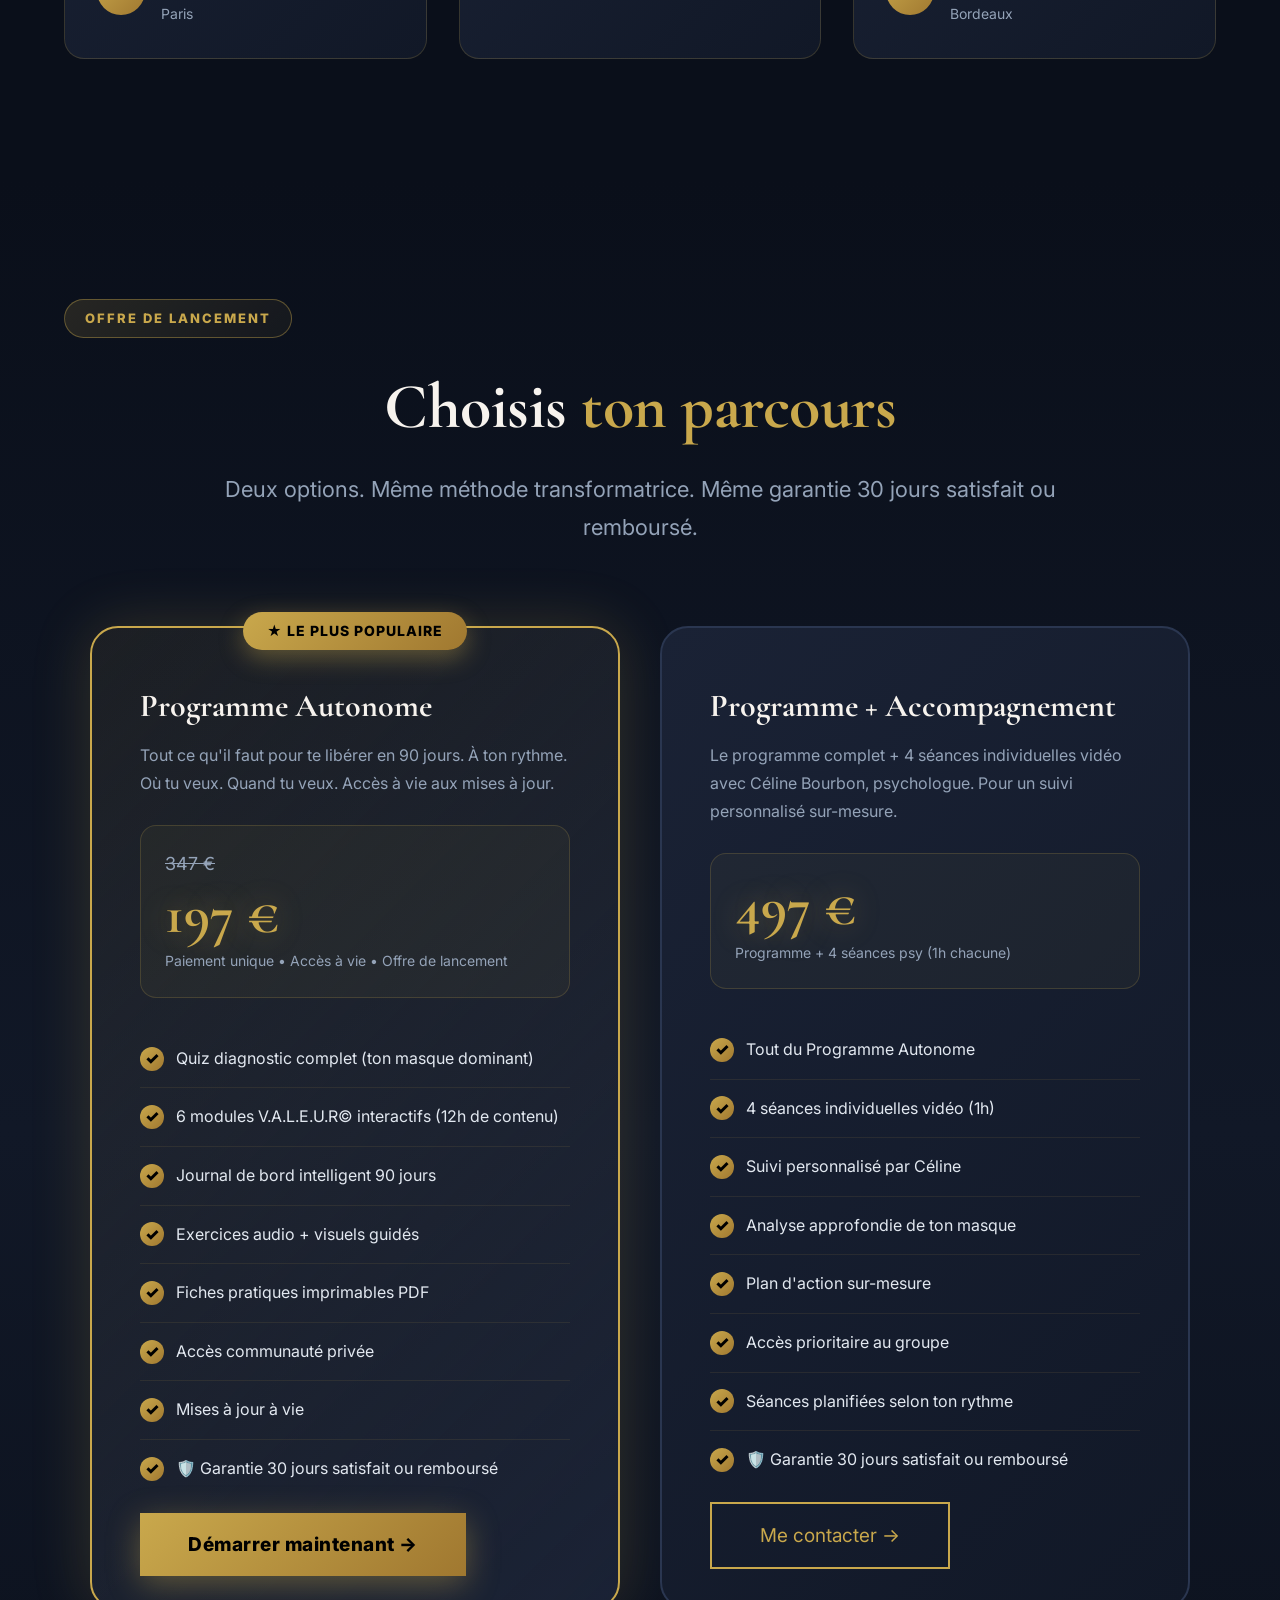
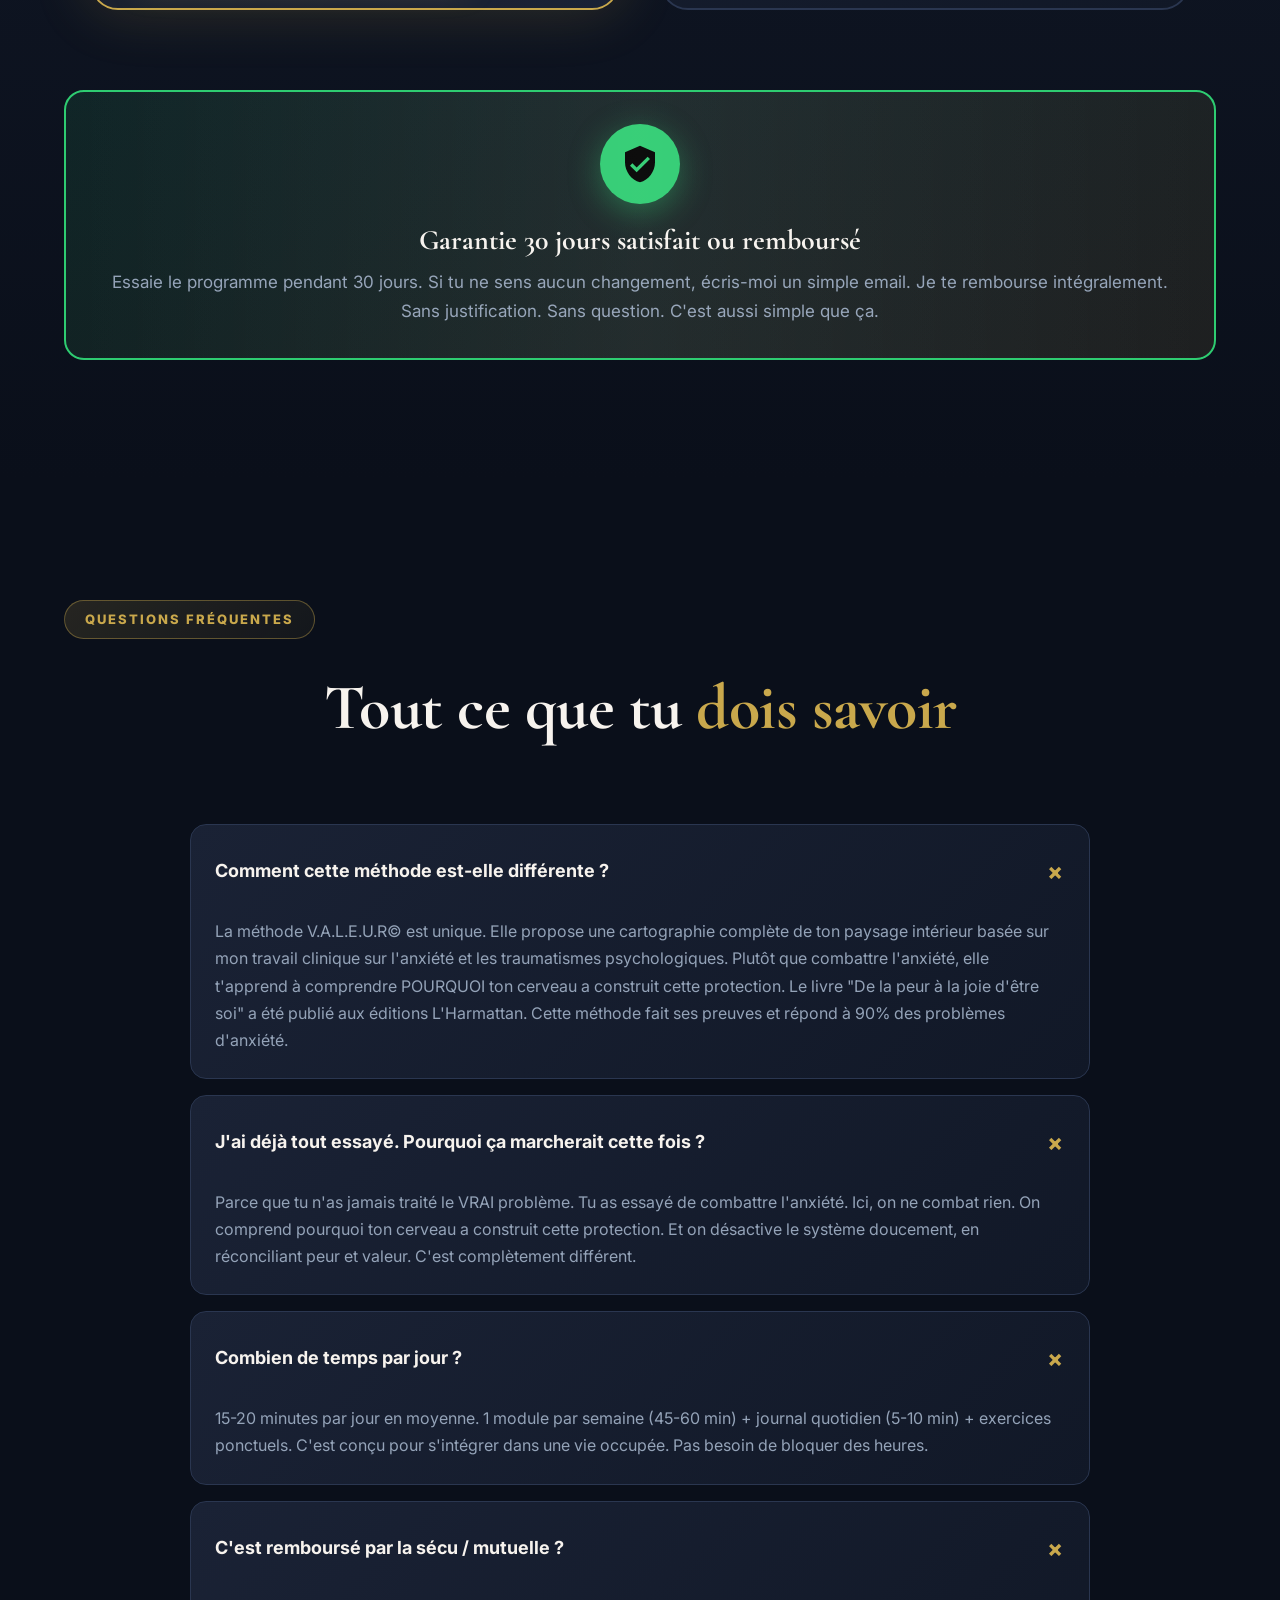
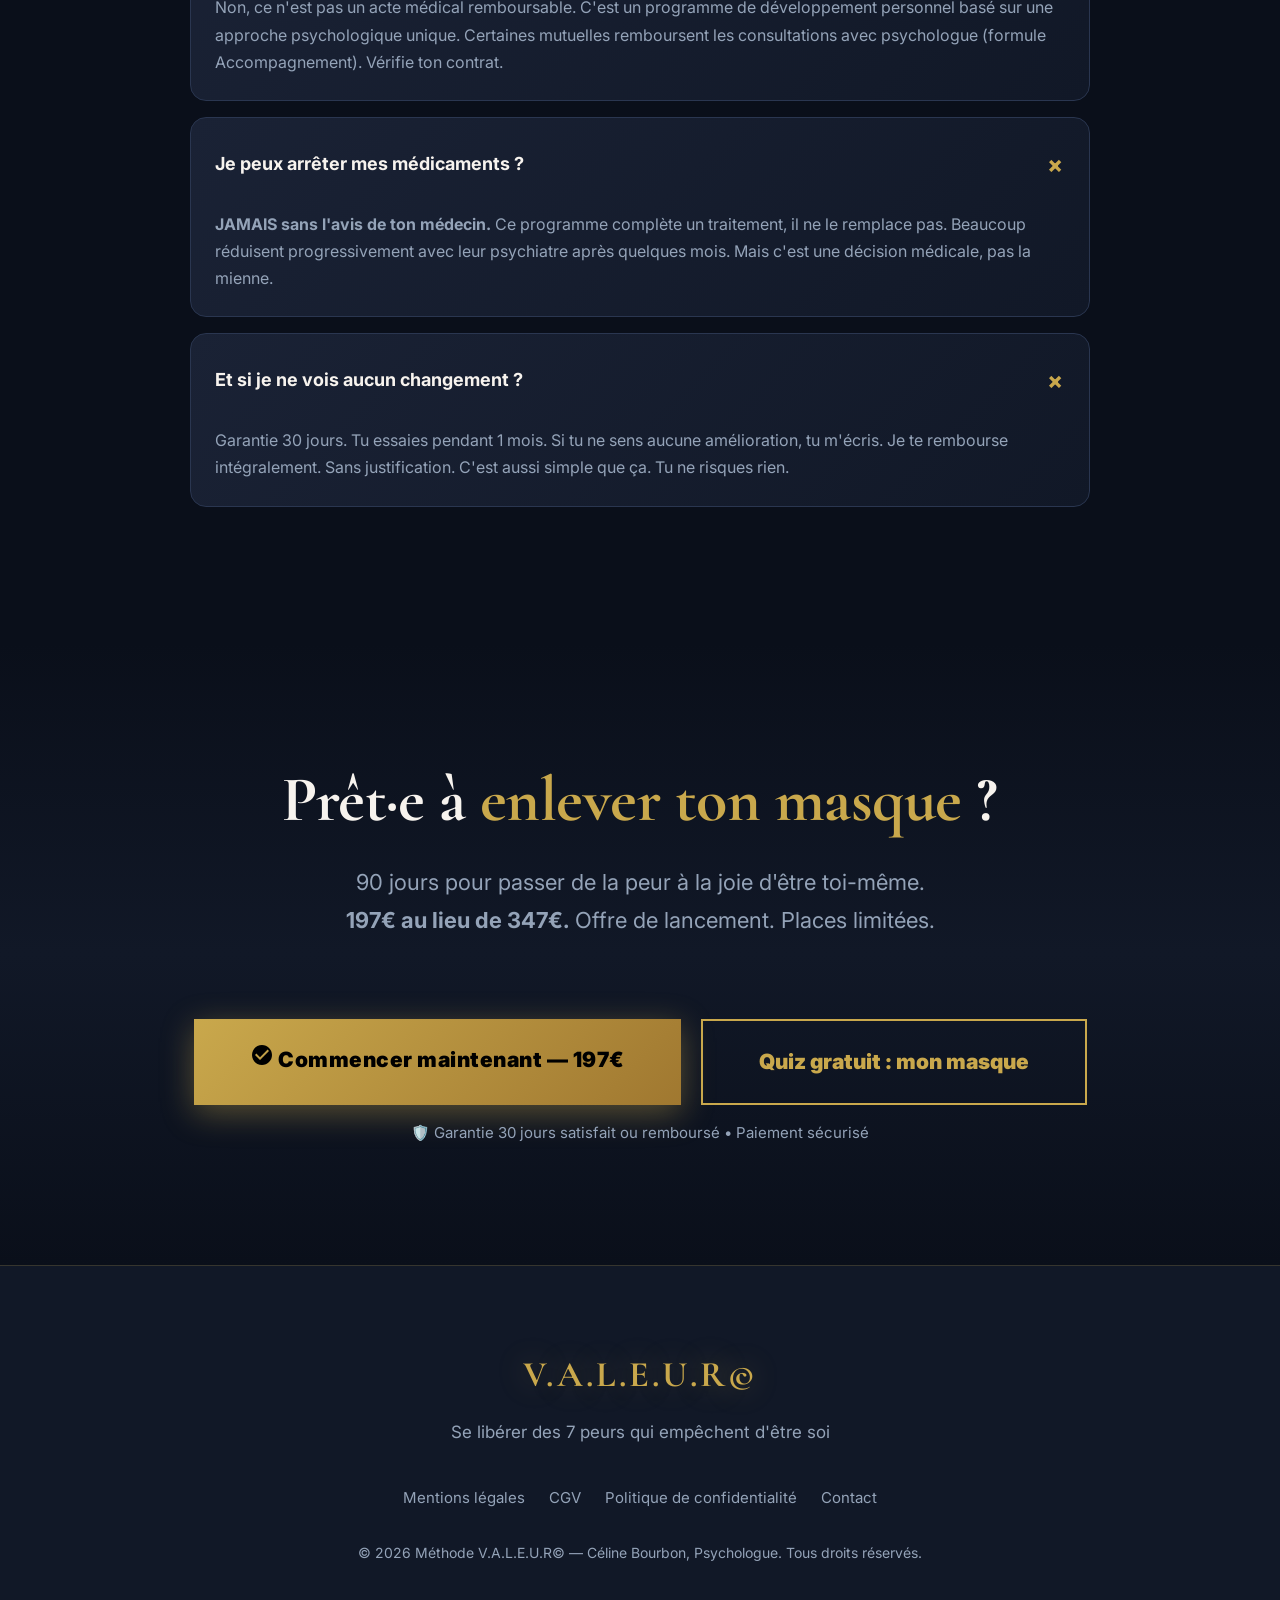
==== commit 98768329: "🔧 Supprimé ancienneté (pas pertinent)" ====
--- a/index.html
+++ b/index.html
@@ -1410,7 +1410,7 @@
           <div class="faq-question">Comment cette méthode est-elle différente ?</div>
           <div class="faq-answer">
             <div class="faq-answer-content">
-              La méthode V.A.L.E.U.R© est unique. Elle propose une cartographie complète de ton paysage intérieur basée sur 15 ans de travail clinique sur l'anxiété et les traumatismes psychologiques. Plutôt que combattre l'anxiété, elle t'apprend à comprendre POURQUOI ton cerveau a construit cette protection. Le livre "De la peur à la joie d'être soi" a été publié aux éditions L'Harmattan. Cette méthode fait ses preuves et répond à 90% des problèmes d'anxiété.
+              La méthode V.A.L.E.U.R© est unique. Elle propose une cartographie complète de ton paysage intérieur basée sur mon travail clinique sur l'anxiété et les traumatismes psychologiques. Plutôt que combattre l'anxiété, elle t'apprend à comprendre POURQUOI ton cerveau a construit cette protection. Le livre "De la peur à la joie d'être soi" a été publié aux éditions L'Harmattan. Cette méthode fait ses preuves et répond à 90% des problèmes d'anxiété.
             </div>
           </div>
         </div>
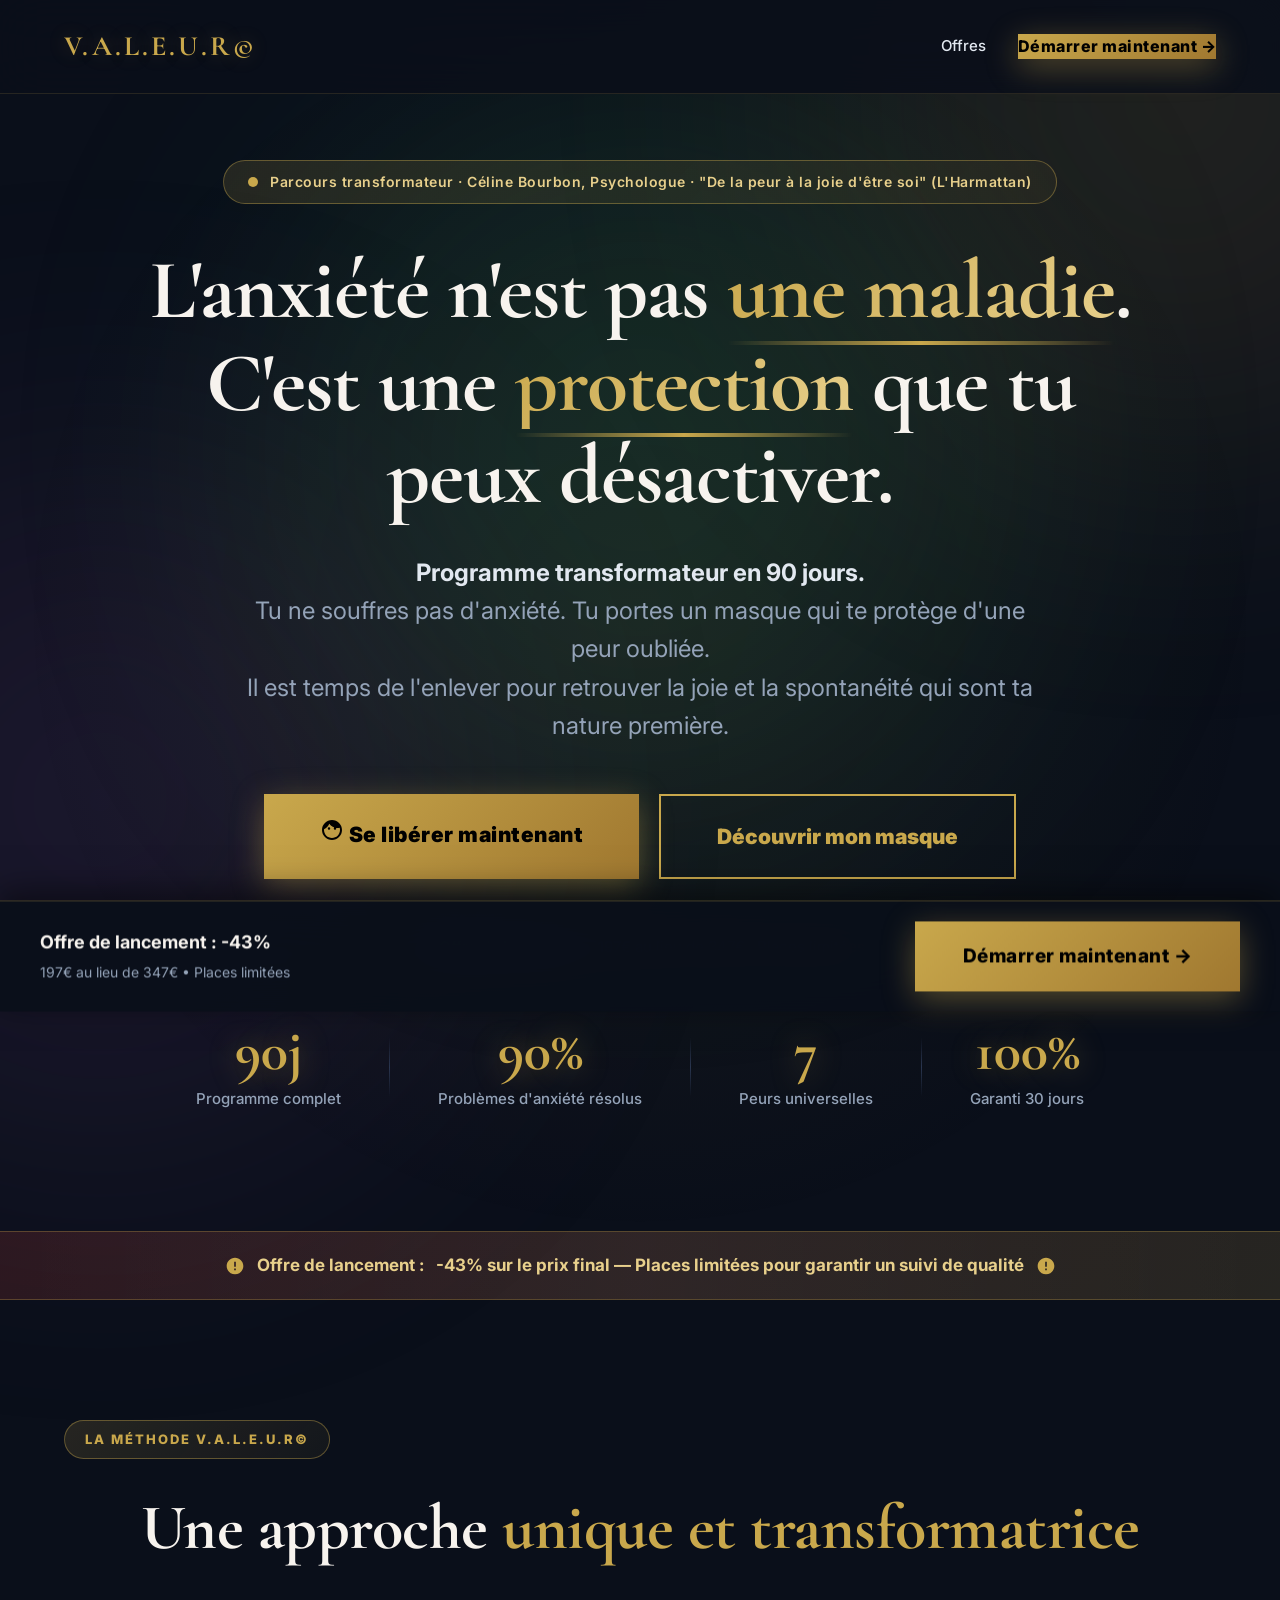
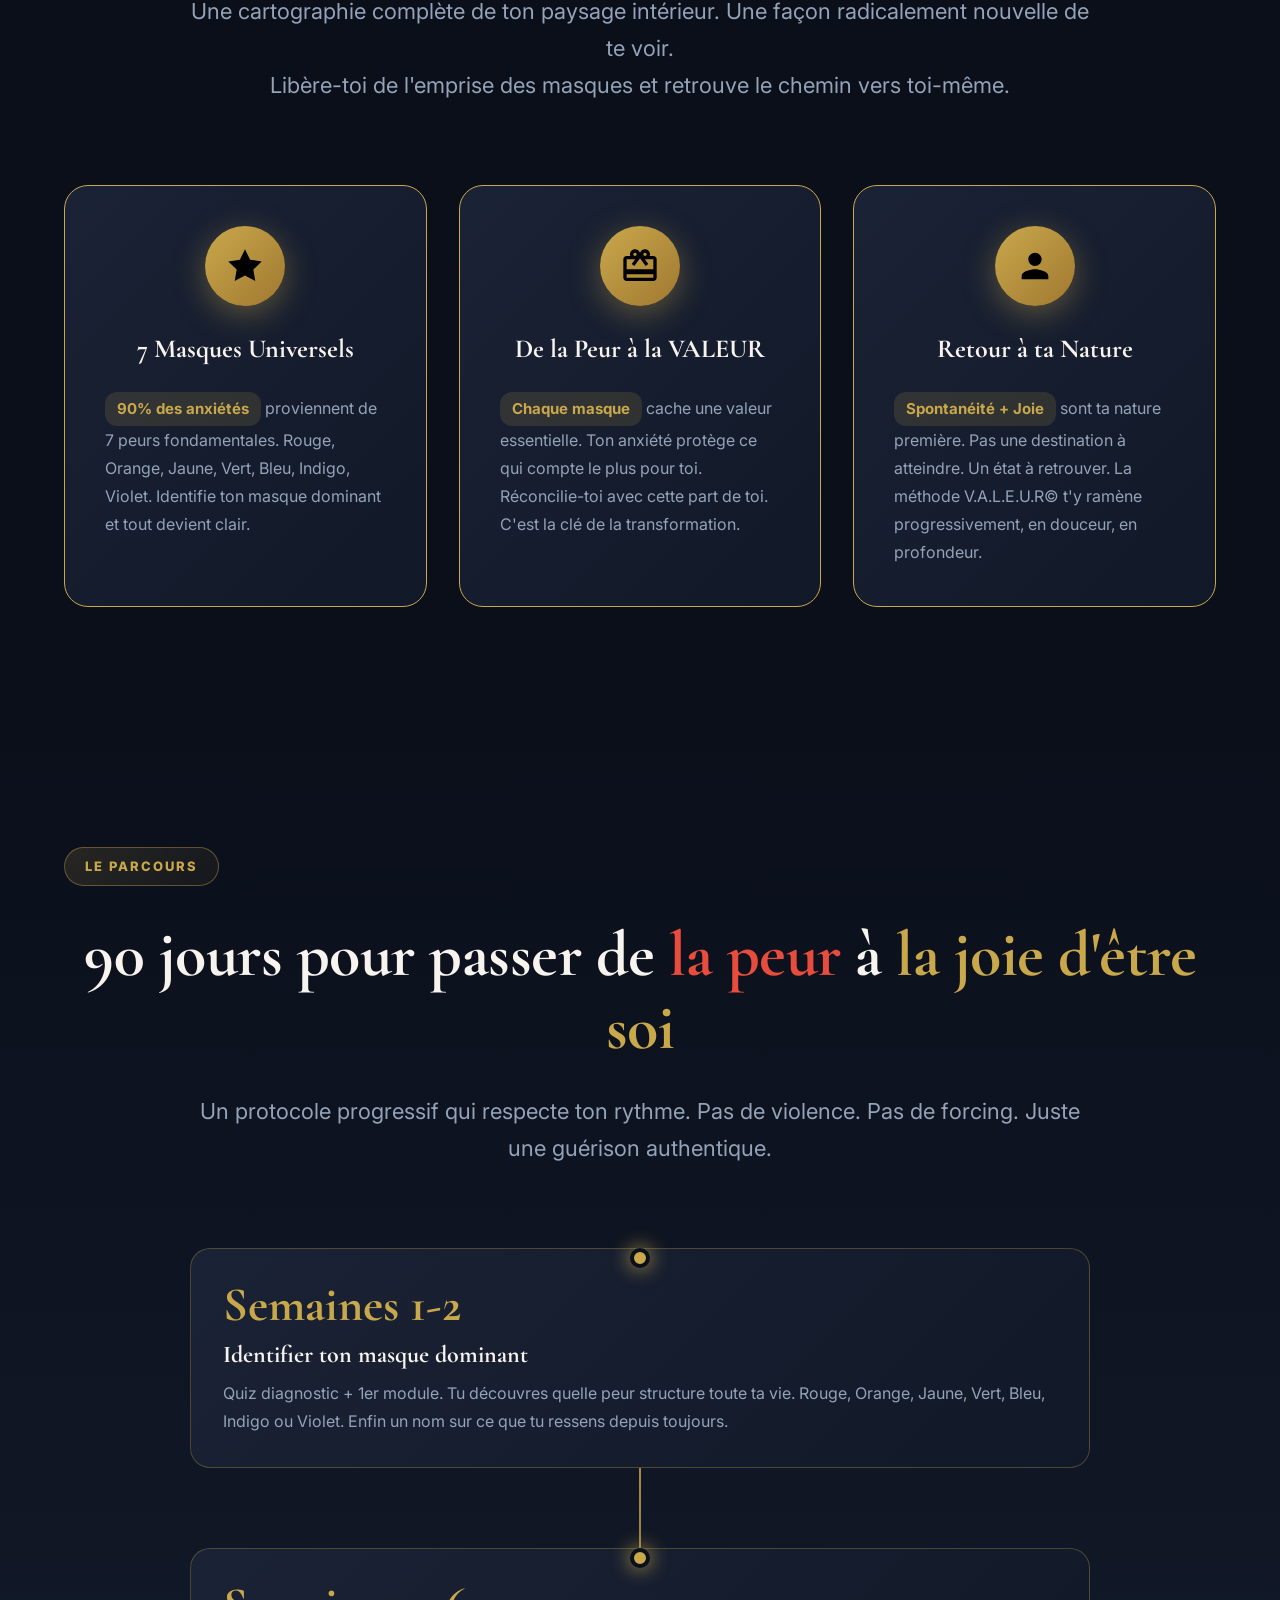
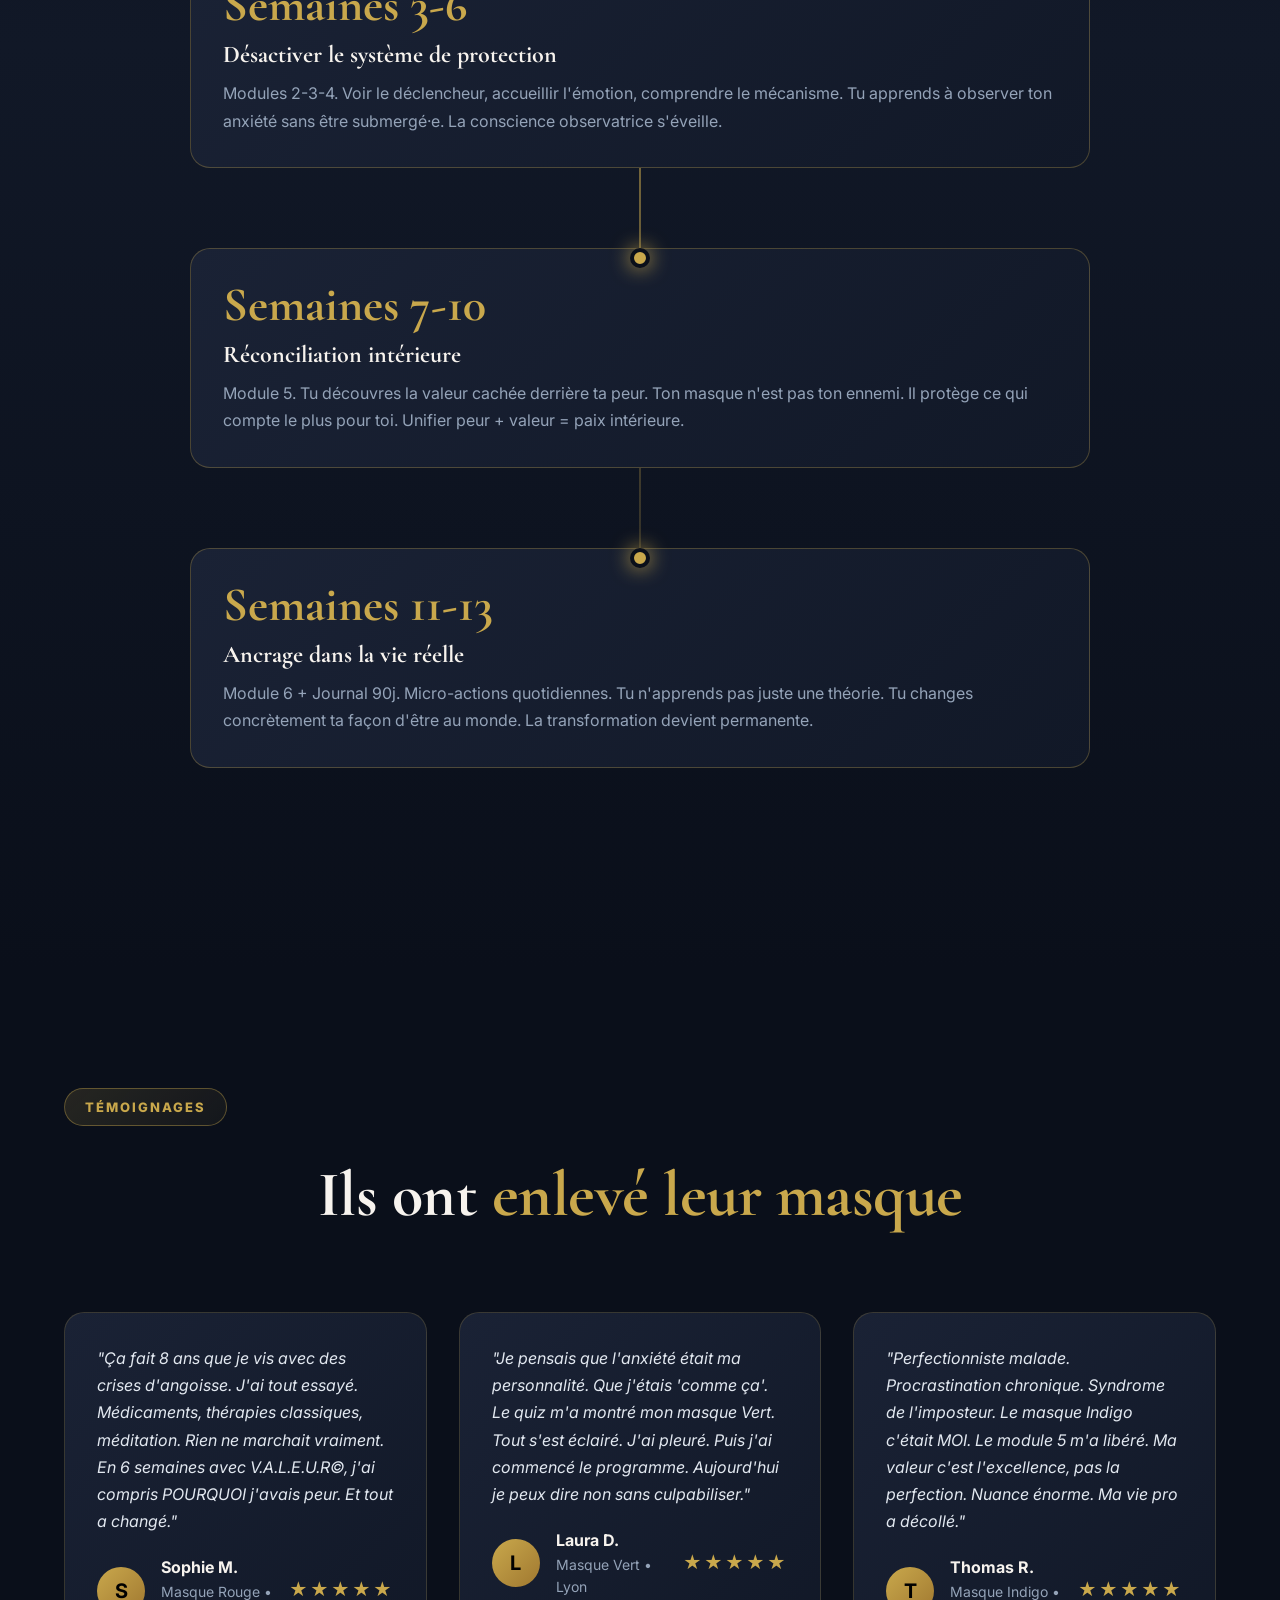
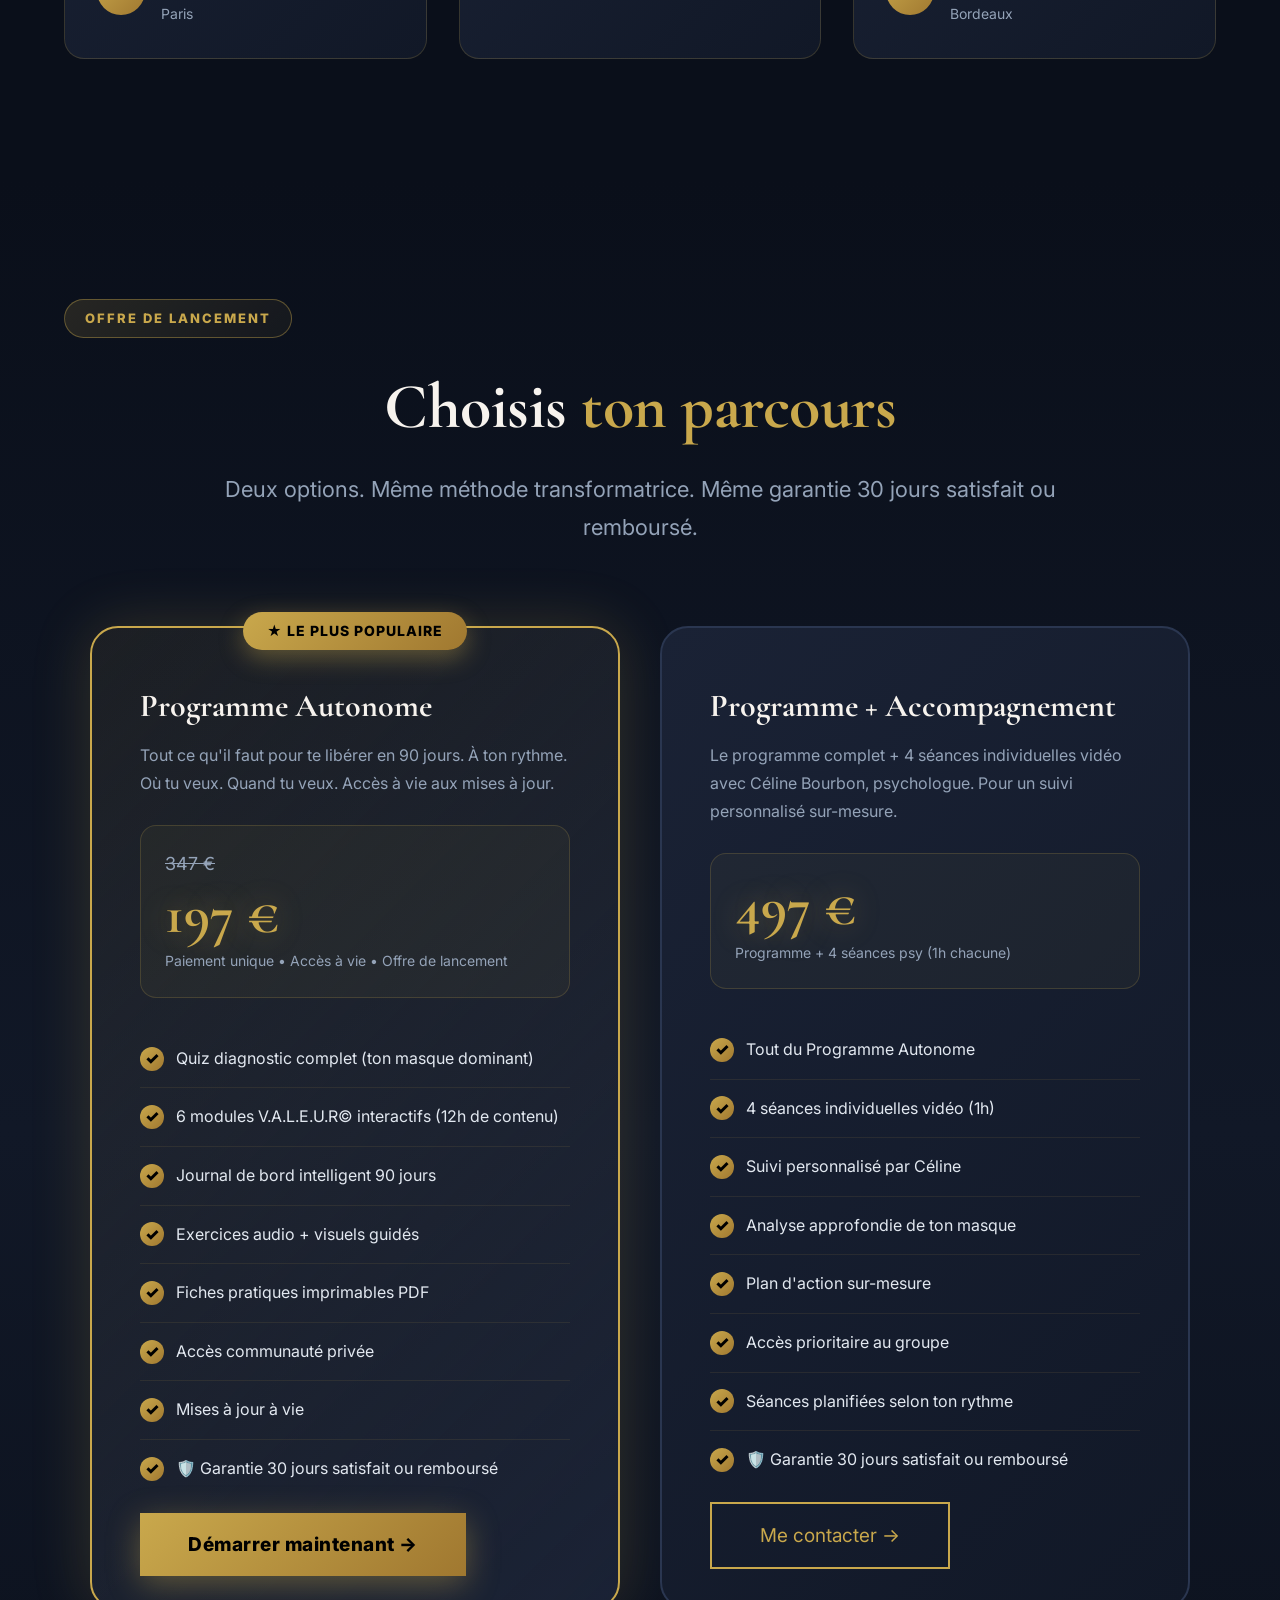
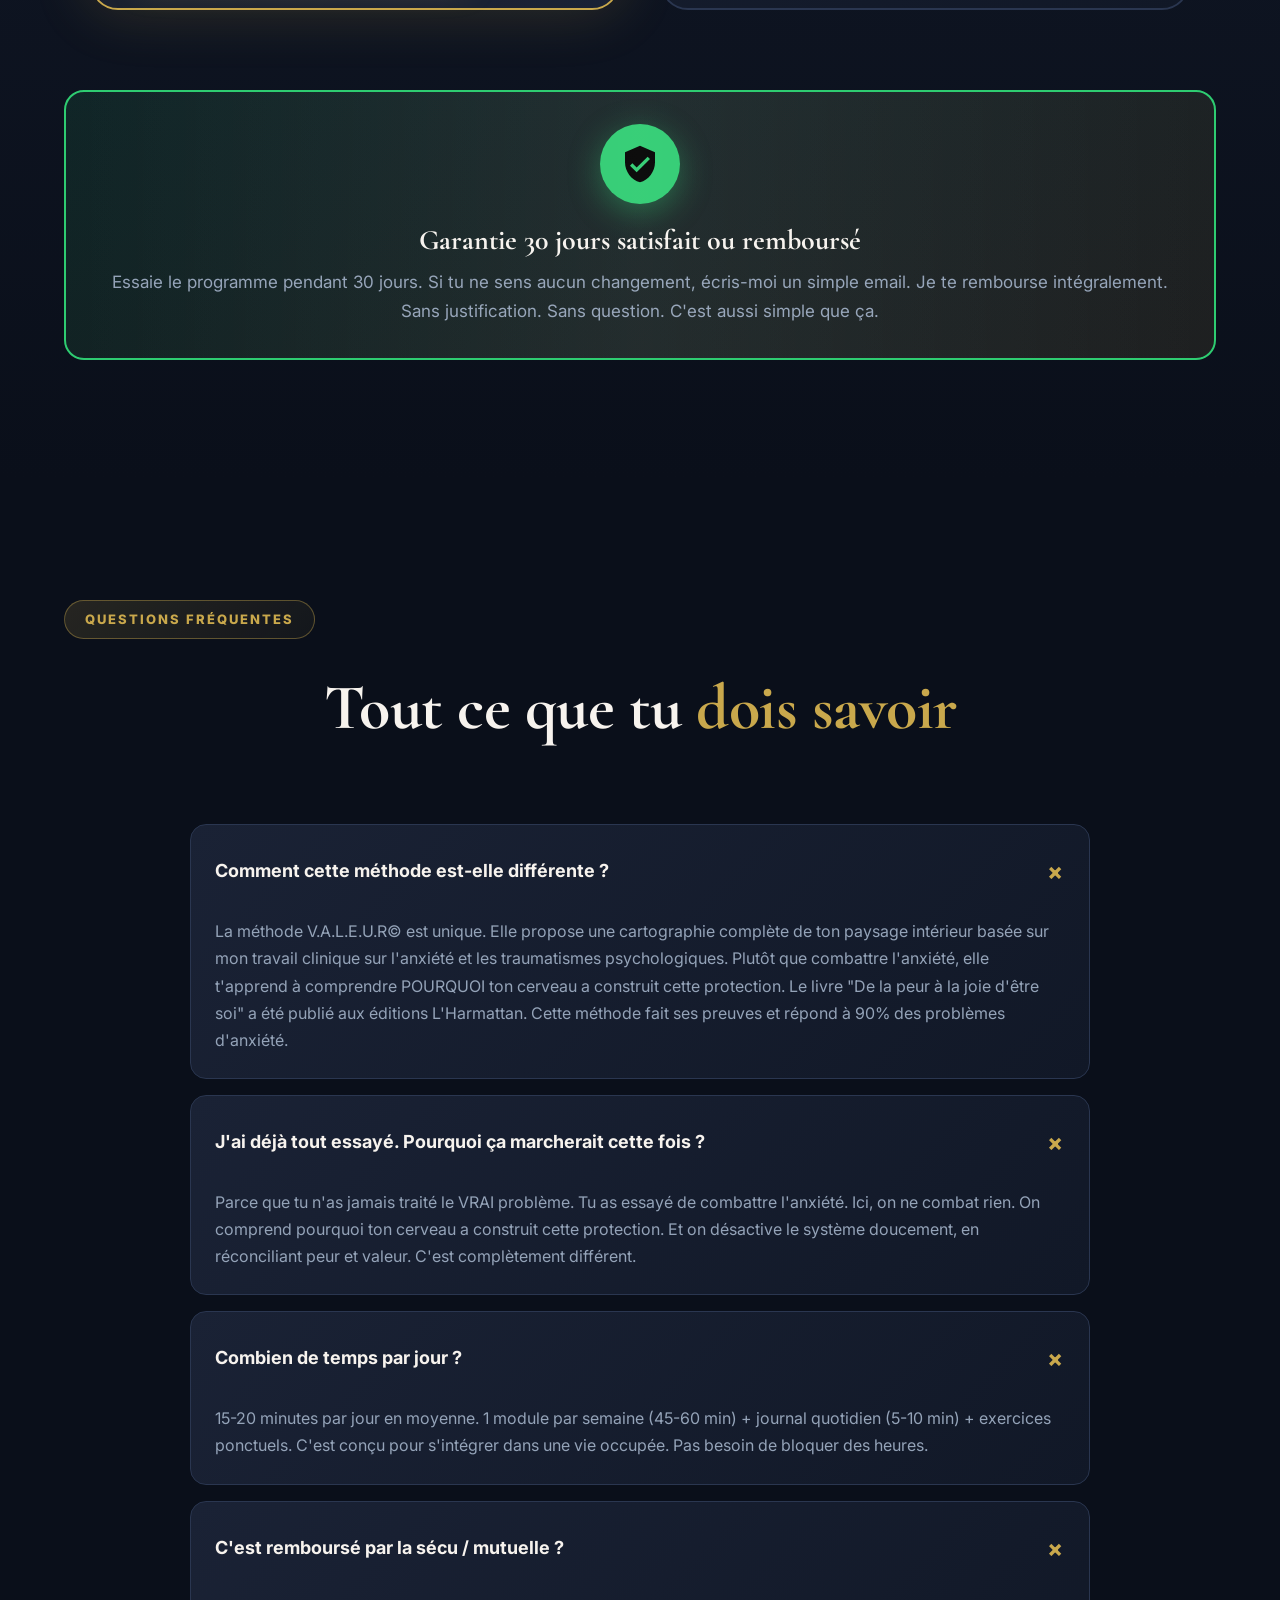
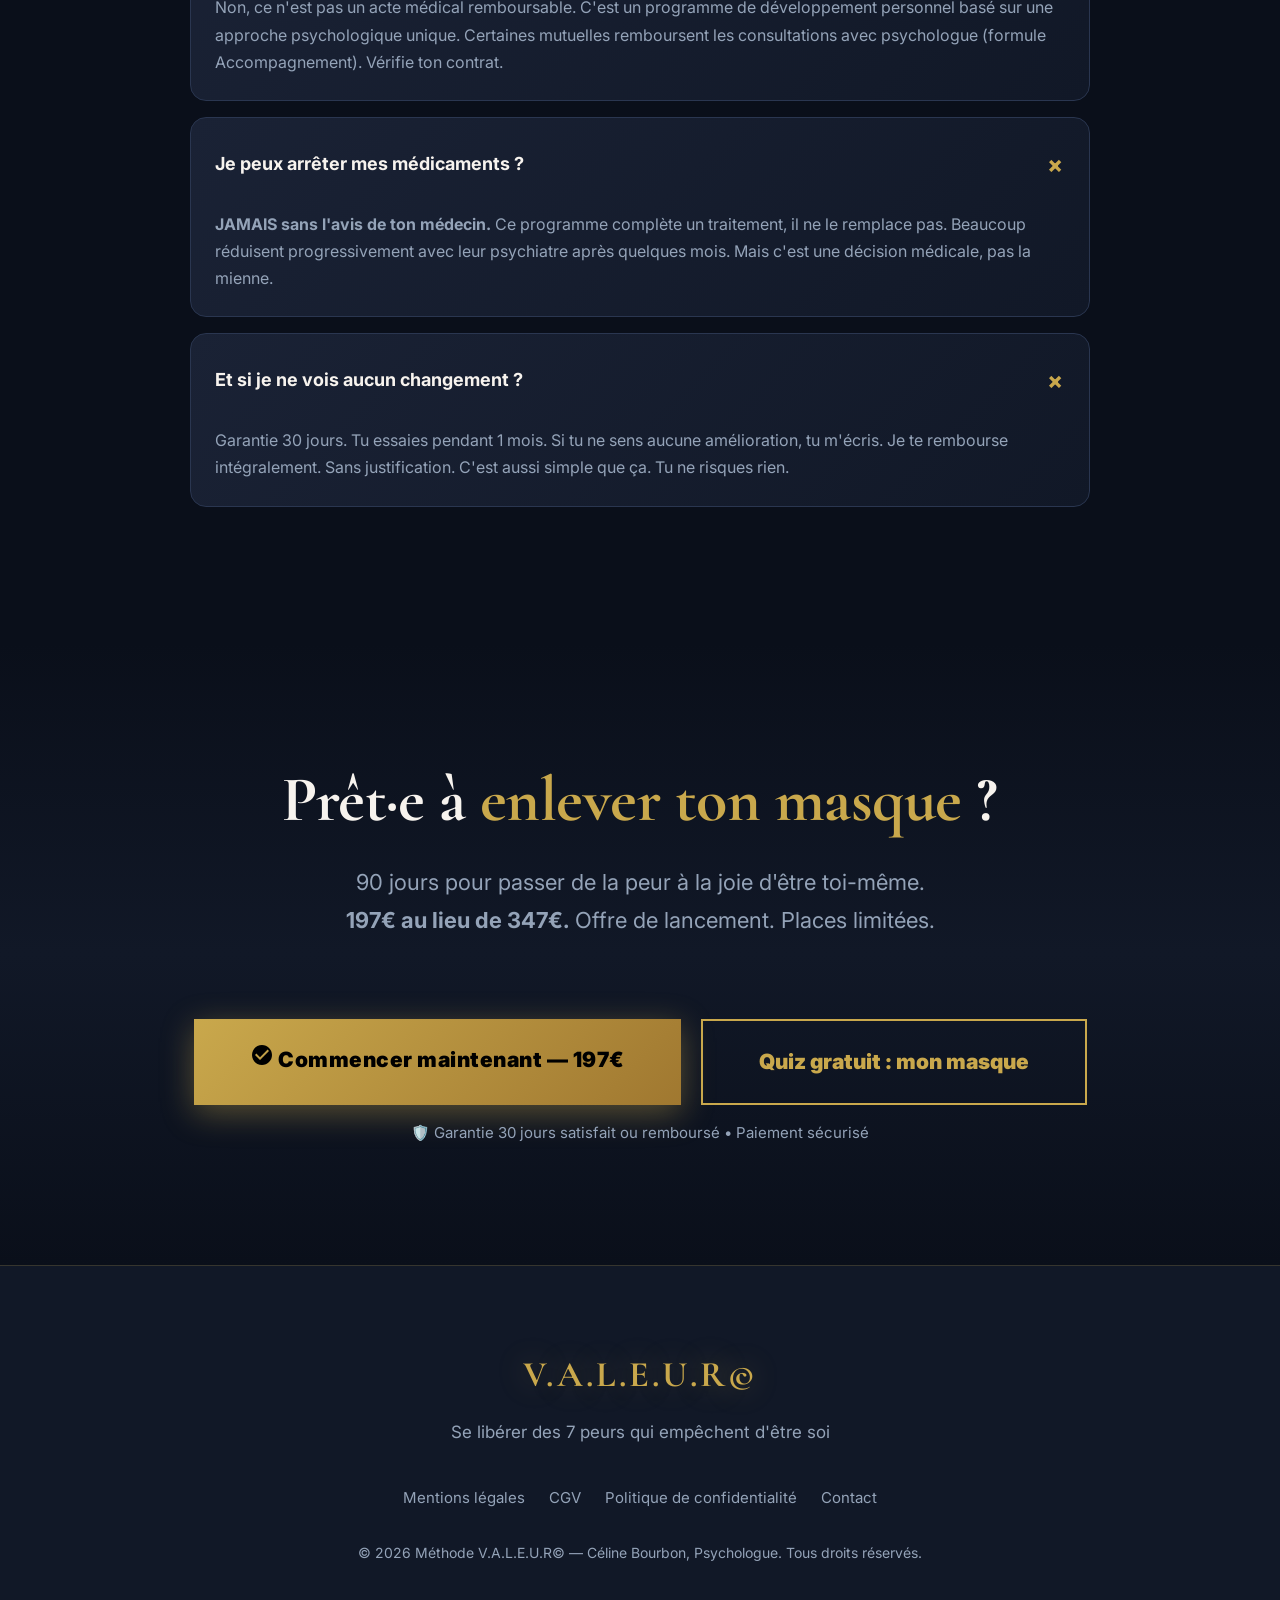
==== commit 0492aea4: "✨ Badge hero : "Parcours transformateur" au lieu de "Méthode unique"" ====
--- a/index.html
+++ b/index.html
@@ -1137,7 +1137,7 @@
     <div class="hero-inner">
       <div class="hero-badge">
         <span class="badge-dot"></span>
-        Méthode unique · Céline Bourbon, Psychologue · "De la peur à la joie d'être soi" (L'Harmattan)
+        Parcours transformateur · Céline Bourbon, Psychologue · "De la peur à la joie d'être soi" (L'Harmattan)
       </div>
 
       <h1 class="hero-h1">
@@ -1575,4 +1575,4 @@
     });
   </script>
 </body>
-</html>+</html>
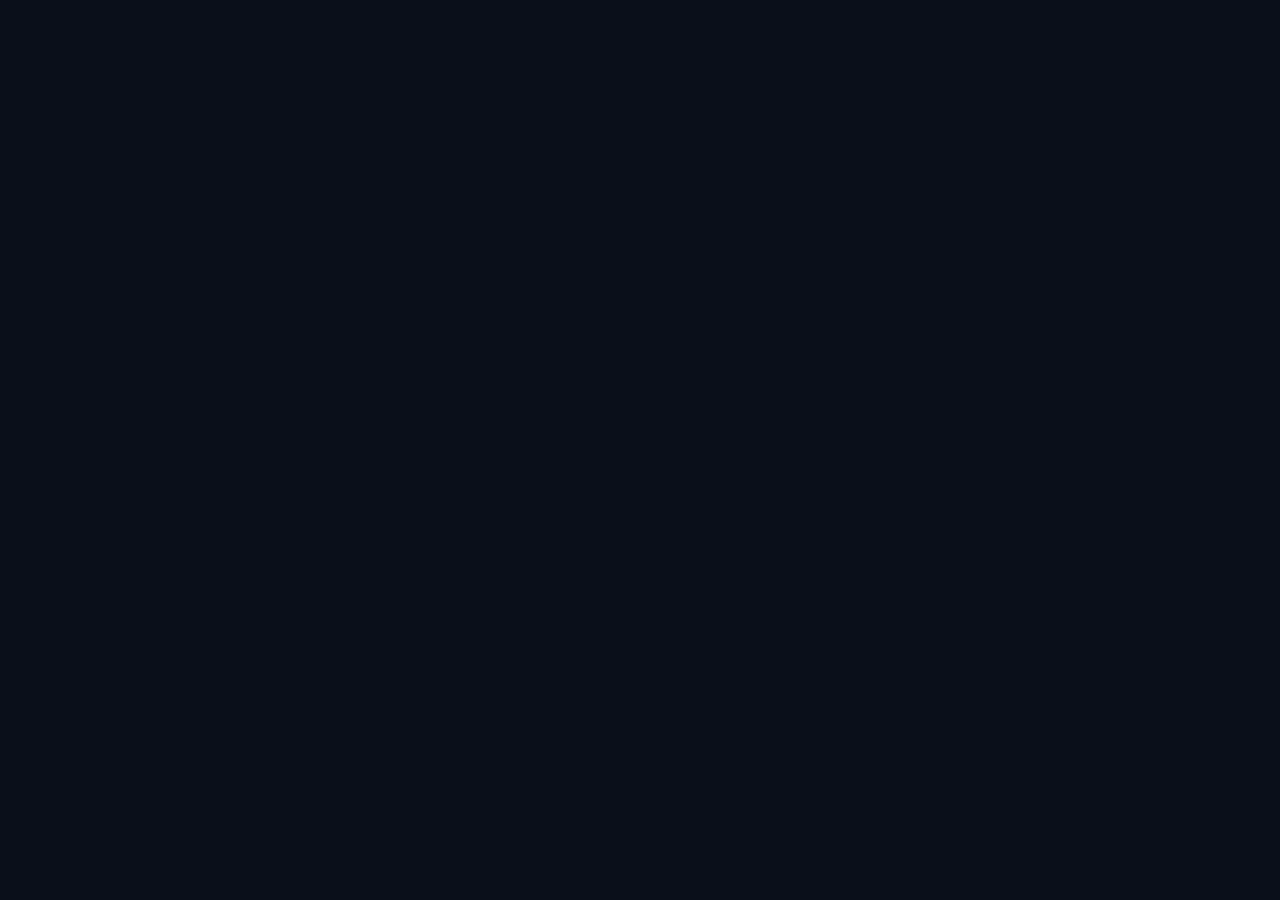
==== commit 74acd7d0: "✨ App à la racine : index = dashboard, login, module-0" ====
--- a/index.html
+++ b/index.html
@@ -3,11 +3,14 @@
 <head>
   <meta charset="UTF-8">
   <meta name="viewport" content="width=device-width, initial-scale=1.0">
-  <meta name="description" content="Programme unique pour se libérer de l'anxiété en 90 jours. Méthode V.A.L.E.U.R© — De la peur à la joie d'être soi">
-  <title>V.A.L.E.U.R© — Se libérer des 7 peurs qui empêchent d'être soi</title>
+  <title>Dashboard — V.A.L.E.U.R©</title>
   <link rel="preconnect" href="https://fonts.googleapis.com">
   <link rel="preconnect" href="https://fonts.gstatic.com" crossorigin>
   <link href="https://fonts.googleapis.com/css2?family=Cormorant+Garamond:ital,wght@0,400;0,600;0,700;1,400&family=Inter:wght@300;400;500;600;700;800;900&display=swap" rel="stylesheet">
+  <script src="https://unpkg.com/react@18/umd/react.production.min.js"></script>
+  <script src="https://unpkg.com/react-dom@18/umd/react-dom.production.min.js"></script>
+  <script src="https://unpkg.com/@babel/standalone/babel.min.js"></script>
+  <script src="https://cdn.jsdelivr.net/npm/@supabase/supabase-js@2"></script>
   <style>
     :root {
       --navy: #0a0f1a;
@@ -39,1540 +42,515 @@
       font-family: 'Inter', system-ui, sans-serif;
       background: var(--navy);
       color: var(--text-light);
-      line-height: 1.6;
-      overflow-x: hidden;
+      min-height: 100vh;
       -webkit-font-smoothing: antialiased;
     }
 
     h1, h2, h3 {
       font-family: 'Cormorant Garamond', Georgia, serif;
       font-weight: 700;
-      line-height: 1.15;
-    }
-
-    /* ═══ ANIMATIONS ═══ */
-    @keyframes fadeInUp {
-      from { opacity: 0; transform: translateY(40px); }
+      line-height: 1.2;
+    }
+
+    @keyframes fadeIn {
+      from { opacity: 0; }
+      to { opacity: 1; }
+    }
+
+    @keyframes slideUp {
+      from { opacity: 0; transform: translateY(30px); }
       to { opacity: 1; transform: translateY(0); }
     }
 
-    @keyframes float {
-      0%, 100% { transform: translateY(0px); }
-      50% { transform: translateY(-15px); }
-    }
-
-    @keyframes shimmer {
-      0% { background-position: -200% center; }
-      100% { background-position: 200% center; }
-    }
-
-    @keyframes glow-pulse {
-      0%, 100% { box-shadow: 0 0 30px rgba(201, 168, 76, 0.4), 0 0 60px rgba(201, 168, 76, 0.2); }
-      50% { box-shadow: 0 0 50px rgba(201, 168, 76, 0.6), 0 0 100px rgba(201, 168, 76, 0.3); }
-    }
-
-    @keyframes slideIn {
-      from { opacity: 0; transform: translateX(-30px); }
-      to { opacity: 1; transform: translateX(0); }
-    }
-
-    @keyframes countUp {
-      from { opacity: 0; transform: scale(0.5); }
-      to { opacity: 1; transform: scale(1); }
-    }
-
-    /* ═══ LAYOUT ═══ */
-    .container {
+    .header {
+      background: rgba(10, 15, 26, 0.95);
+      backdrop-filter: blur(24px);
+      border-bottom: 1px solid rgba(201, 168, 76, 0.15);
+      padding: 20px 24px;
+      position: sticky;
+      top: 0;
+      z-index: 100;
+    }
+
+    .header-inner {
       max-width: 1200px;
       margin: 0 auto;
-      padding: 0 24px;
-    }
-
-    .section {
-      padding: 120px 0;
-      position: relative;
-    }
-
-    /* ═══ BACKGROUND EFFECTS ═══ */
-    .ambient-light {
-      position: fixed;
-      width: 700px;
-      height: 700px;
+      display: flex;
+      align-items: center;
+      justify-content: space-between;
+    }
+
+    .logo {
+      font-family: 'Cormorant Garamond', serif;
+      font-size: 28px;
+      font-weight: 700;
+      color: var(--gold);
+      letter-spacing: 2px;
+      text-shadow: 0 0 20px rgba(201, 168, 76, 0.3);
+    }
+
+    .user-menu {
+      display: flex;
+      align-items: center;
+      gap: 16px;
+    }
+
+    .user-avatar {
+      width: 40px;
+      height: 40px;
       border-radius: 50%;
-      filter: blur(140px);
-      opacity: 0.12;
-      pointer-events: none;
-      z-index: 0;
-    }
-
-    .ambient-1 {
-      background: var(--gold);
-      top: -250px;
-      right: -250px;
-      animation: float 18s ease-in-out infinite;
-    }
-
-    .ambient-2 {
-      background: var(--violet);
-      bottom: -250px;
-      left: -250px;
-      animation: float 22s ease-in-out infinite 5s;
-    }
-
-    .ambient-3 {
-      background: var(--vert);
-      top: 50%;
-      left: 50%;
-      transform: translate(-50%, -50%);
-      animation: float 20s ease-in-out infinite 10s;
-    }
-
-    /* ═══ NAVIGATION ═══ */
-    .nav {
-      position: fixed;
-      top: 0;
-      left: 0;
-      right: 0;
-      background: rgba(10, 15, 26, 0.9);
-      backdrop-filter: blur(24px);
+      background: linear-gradient(135deg, var(--gold), var(--gold-dark));
+      display: flex;
+      align-items: center;
+      justify-content: center;
+      font-weight: 700;
+      color: #000;
+      font-size: 16px;
+    }
+
+    .btn-logout {
+      background: transparent;
+      border: 1px solid rgba(201, 168, 76, 0.3);
+      color: var(--text-muted);
+      padding: 8px 16px;
+      border-radius: 20px;
+      font-size: 13px;
+      cursor: pointer;
+      transition: all 0.3s;
+    }
+
+    .btn-logout:hover {
+      border-color: var(--gold);
+      color: var(--gold);
+    }
+
+    .progress-header {
+      background: var(--navy-mid);
       border-bottom: 1px solid rgba(201, 168, 76, 0.15);
-      z-index: 1000;
-      transition: all 0.3s ease;
-    }
-
-    .nav.scrolled {
-      background: rgba(10, 15, 26, 0.95);
-      box-shadow: 0 8px 32px rgba(0, 0, 0, 0.4);
-      border-bottom-color: rgba(201, 168, 76, 0.3);
-    }
-
-    .nav-inner {
+      padding: 16px 24px;
+    }
+
+    .progress-inner {
       max-width: 1200px;
       margin: 0 auto;
-      padding: 24px;
-      display: flex;
-      align-items: center;
+    }
+
+    .progress-label {
+      display: flex;
       justify-content: space-between;
-    }
-
-    .nav-logo {
-      font-family: 'Cormorant Garamond', serif;
-      font-size: 28px;
-      font-weight: 700;
+      font-size: 13px;
+      color: var(--text-muted);
+      margin-bottom: 8px;
+    }
+
+    .progress-percent {
       color: var(--gold);
-      text-decoration: none;
-      letter-spacing: 3px;
-      text-shadow: 0 0 20px rgba(201, 168, 76, 0.3);
-    }
-
-    .nav-cta {
-      display: flex;
-      align-items: center;
-      gap: 16px;
-    }
-
-    .nav-link {
-      color: var(--text-light);
-      text-decoration: none;
-      font-size: 15px;
-      font-weight: 500;
-      transition: all 0.2s;
-      padding: 8px 16px;
-      border-radius: 8px;
-    }
-
-    .nav-link:hover {
-      color: var(--gold);
+      font-weight: 700;
+    }
+
+    .progress-bar {
+      height: 8px;
       background: rgba(201, 168, 76, 0.1);
-    }
-
-    /* ═══ BUTTONS ═══ */
-    .btn {
-      display: inline-flex;
-      align-items: center;
-      justify-content: center;
-      gap: 10px;
-      padding: 16px 40px;
-      border-radius: 50px;
-      font-weight: 700;
-      font-size: 17px;
-      text-decoration: none !important;
-      transition: all 0.3s ease;
-      cursor: pointer;
-      border: none;
-      position: relative;
+      border-radius: 10px;
       overflow: hidden;
     }
 
-    .btn::before {
-      content: '';
-      position: absolute;
-      inset: 0;
-      background: linear-gradient(90deg, transparent, rgba(255,255,255,0.3), transparent);
-      transform: translateX(-100%);
-      transition: transform 0.6s;
-    }
-
-    .btn:hover::before {
-      transform: translateX(100%);
-    }
-
-    .btn-gold {
-      background: linear-gradient(135deg, var(--gold), var(--gold-dark));
-      color: #000 !important;
-      box-shadow: 0 8px 32px rgba(201, 168, 76, 0.4);
-      text-decoration: none !important;
-      font-weight: 800;
-      letter-spacing: 0.5px;
-    }
-
-    .btn-gold:hover {
-      transform: translateY(-3px) scale(1.02);
-      box-shadow: 0 12px 48px rgba(201, 168, 76, 0.6);
-    }
-
-    .btn-outline {
-      background: transparent;
-      border: 2px solid var(--gold);
-      color: var(--gold) !important;
-      text-decoration: none !important;
-    }
-
-    .btn-outline:hover {
-      background: var(--gold);
-      color: #000 !important;
-      transform: translateY(-2px);
-    }
-
-    .btn-lg {
-      padding: 20px 48px;
-      font-size: 19px;
-    }
-
-    .btn-xl {
-      padding: 24px 56px;
-      font-size: 21px;
-      font-weight: 900;
-    }
-
-    /* ═══ HERO ULTRA PREMIUM ═══ */
-    .hero {
-      min-height: 100vh;
-      display: flex;
-      align-items: center;
-      justify-content: center;
-      text-align: center;
-      padding: 160px 24px 120px;
-      position: relative;
-      overflow: hidden;
-    }
-
-    .hero::before {
-      content: '';
-      position: absolute;
-      inset: 0;
-      background: radial-gradient(circle at 50% 50%, rgba(201, 168, 76, 0.08) 0%, transparent 70%);
-      pointer-events: none;
-    }
-
-    .hero-inner {
-      max-width: 1000px;
-      position: relative;
-      z-index: 10;
-    }
-
-    .hero-badge {
-      display: inline-flex;
-      align-items: center;
-      gap: 12px;
-      background: linear-gradient(135deg, rgba(201, 168, 76, 0.15), rgba(201, 168, 76, 0.05));
-      border: 1px solid rgba(201, 168, 76, 0.4);
-      border-radius: 50px;
-      padding: 10px 24px;
-      font-size: 14px;
-      color: var(--gold-light);
-      margin-bottom: 40px;
-      animation: fadeInUp 0.8s ease 0.2s both;
-      font-weight: 600;
-      letter-spacing: 0.5px;
-    }
-
-    .badge-dot {
-      width: 10px;
-      height: 10px;
-      border-radius: 50%;
-      background: var(--gold);
-      animation: glow-pulse 2s ease-in-out infinite;
-    }
-
-    .hero-h1 {
-      font-size: clamp(42px, 9vw, 84px);
+    .progress-fill {
+      height: 100%;
+      background: linear-gradient(90deg, var(--gold), var(--gold-light));
+      transition: width 0.5s ease;
+      box-shadow: 0 0 10px rgba(201, 168, 76, 0.5);
+    }
+
+    .main-content {
+      max-width: 1200px;
+      margin: 0 auto;
+      padding: 48px 24px;
+      animation: fadeIn 0.6s ease;
+    }
+
+    .welcome {
+      margin-bottom: 48px;
+      animation: slideUp 0.6s ease;
+    }
+
+    .welcome h1 {
+      font-size: clamp(32px, 5vw, 48px);
       color: var(--cream);
-      margin-bottom: 32px;
-      line-height: 1.1;
-      animation: fadeInUp 0.8s ease 0.4s both;
-      font-weight: 700;
-      letter-spacing: -1px;
-    }
-
-    .hero-h1 .highlight {
-      background: linear-gradient(135deg, var(--gold), var(--gold-light));
-      -webkit-background-clip: text;
-      -webkit-text-fill-color: transparent;
-      background-clip: text;
-      position: relative;
-      display: inline-block;
-    }
-
-    .hero-h1 .highlight::after {
-      content: '';
-      position: absolute;
-      bottom: -8px;
-      left: 0;
-      right: 0;
-      height: 4px;
-      background: linear-gradient(90deg, transparent, var(--gold), transparent);
-      border-radius: 2px;
-    }
-
-    .hero-sub {
-      font-size: clamp(18px, 3.5vw, 24px);
+      margin-bottom: 12px;
+    }
+
+    .welcome p {
+      font-size: 18px;
       color: var(--text-muted);
       line-height: 1.6;
+    }
+
+    .stats-grid {
+      display: grid;
+      grid-template-columns: repeat(auto-fit, minmax(250px, 1fr));
+      gap: 20px;
       margin-bottom: 48px;
-      animation: fadeInUp 0.8s ease 0.6s both;
-      max-width: 800px;
-      margin-left: auto;
-      margin-right: auto;
-    }
-
-    .hero-sub strong {
-      color: var(--text-light);
-      font-weight: 700;
-    }
-
-    .hero-cta-group {
-      display: flex;
-      gap: 20px;
-      justify-content: center;
-      flex-wrap: wrap;
-      animation: fadeInUp 0.8s ease 0.8s both;
-      margin-bottom: 56px;
-    }
-
-    .cta-hint {
-      font-size: 15px;
-      color: var(--text-muted);
-      margin-top: 16px;
-      display: flex;
-      align-items: center;
-      justify-content: center;
-      gap: 8px;
-    }
-
-    .cta-hint svg {
-      width: 16px;
-      height: 16px;
-      fill: var(--gold);
-    }
-
-    /* PROOF BADGES */
-    .hero-proof {
-      display: flex;
-      align-items: center;
-      justify-content: center;
-      gap: 48px;
-      flex-wrap: wrap;
-      animation: fadeInUp 0.8s ease 1s both;
-      margin-top: 64px;
-    }
-
-    .proof-item {
-      text-align: center;
-    }
-
-    .proof-number {
-      font-family: 'Cormorant Garamond', serif;
-      font-size: 56px;
-      font-weight: 700;
-      color: var(--gold);
-      line-height: 1;
-      margin-bottom: 8px;
-      text-shadow: 0 0 30px rgba(201, 168, 76, 0.4);
-    }
-
-    .proof-label {
-      font-size: 15px;
-      color: var(--text-muted);
-      font-weight: 500;
-    }
-
-    .proof-sep {
-      width: 1px;
-      height: 60px;
-      background: linear-gradient(to bottom, transparent, var(--navy-border), transparent);
-    }
-
-    /* ═══ URGENCE / SCARCITY BAND ═══ */
-    .urgence-band {
-      background: linear-gradient(135deg, rgba(231, 76, 60, 0.15), rgba(201, 168, 76, 0.15));
-      border-top: 1px solid rgba(201, 168, 76, 0.3);
-      border-bottom: 1px solid rgba(201, 168, 76, 0.3);
-      padding: 20px 24px;
-      text-align: center;
-      position: relative;
-      overflow: hidden;
-    }
-
-    .urgence-band::before {
-      content: '';
-      position: absolute;
-      inset: 0;
-      background: linear-gradient(90deg, transparent, rgba(255,255,255,0.03), transparent);
-      animation: shimmer 3s linear infinite;
-    }
-
-    .urgence-text {
-      font-size: 17px;
-      font-weight: 700;
-      color: var(--gold-light);
-      display: flex;
-      align-items: center;
-      justify-content: center;
-      gap: 12px;
-      position: relative;
-      z-index: 1;
-    }
-
-    .urgence-text svg {
-      width: 20px;
-      height: 20px;
-      fill: var(--gold);
-      animation: glow-pulse 2s ease-in-out infinite;
-    }
-
-    /* ═══ SECTION PREMIUM ═══ */
-    .section-tag {
-      display: inline-block;
-      background: linear-gradient(135deg, rgba(201, 168, 76, 0.15), rgba(201, 168, 76, 0.05));
-      border: 1px solid rgba(201, 168, 76, 0.4);
-      border-radius: 20px;
-      padding: 8px 20px;
-      font-size: 13px;
-      font-weight: 800;
-      letter-spacing: 2px;
-      text-transform: uppercase;
-      color: var(--gold);
-      margin-bottom: 32px;
-    }
-
-    .section-h2 {
-      font-size: clamp(36px, 7vw, 64px);
-      color: var(--cream);
-      margin-bottom: 28px;
-      line-height: 1.15;
-      letter-spacing: -0.5px;
-    }
-
-    .section-lead {
-      font-size: clamp(17px, 3vw, 22px);
-      color: var(--text-muted);
-      line-height: 1.7;
-      max-width: 900px;
-      margin: 0 auto 80px;
-    }
-
-    .text-center {
-      text-align: center;
-    }
-
-    .section-dark {
-      background: linear-gradient(180deg, var(--navy) 0%, var(--navy-mid) 50%, var(--navy) 100%);
-    }
-
-    /* ═══ SCIENCE PROOF SECTION ═══ */
-    .science-grid {
-      display: grid;
-      grid-template-columns: repeat(auto-fit, minmax(280px, 1fr));
-      gap: 32px;
-      margin-top: 80px;
-    }
-
-    .science-card {
-      background: linear-gradient(135deg, var(--navy-card), var(--navy-mid));
-      border: 1px solid var(--gold);
-      border-radius: 24px;
-      padding: 40px;
-      transition: all 0.4s ease;
-      position: relative;
-      overflow: hidden;
-    }
-
-    .science-card::before {
-      content: '';
-      position: absolute;
-      inset: 0;
-      background: linear-gradient(135deg, rgba(201, 168, 76, 0.05) 0%, transparent 50%);
-      opacity: 0;
-      transition: opacity 0.4s;
-    }
-
-    .science-card:hover {
-      transform: translateY(-8px);
-      box-shadow: 0 20px 60px rgba(201, 168, 76, 0.3);
-      border-color: var(--gold-light);
-    }
-
-    .science-card:hover::before {
-      opacity: 1;
-    }
-
-    .science-icon {
-      width: 80px;
-      height: 80px;
-      margin: 0 auto 28px;
-      background: linear-gradient(135deg, var(--gold), var(--gold-dark));
-      border-radius: 50%;
-      display: flex;
-      align-items: center;
-      justify-content: center;
-      box-shadow: 0 8px 32px rgba(201, 168, 76, 0.4);
-      animation: float 4s ease-in-out infinite;
-      position: relative;
-      z-index: 1;
-    }
-
-    .science-icon svg {
-      width: 40px;
-      height: 40px;
-      fill: #000;
-    }
-
-    .science-card h3 {
-      font-size: 26px;
-      color: var(--cream);
-      margin-bottom: 16px;
-      text-align: center;
-      position: relative;
-      z-index: 1;
-    }
-
-    .science-card p {
-      color: var(--text-muted);
-      line-height: 1.75;
-      font-size: 16px;
-      position: relative;
-      z-index: 1;
-    }
-
-    .science-stat {
-      display: inline-block;
-      background: rgba(201, 168, 76, 0.15);
-      color: var(--gold);
-      padding: 4px 12px;
-      border-radius: 12px;
-      font-weight: 700;
-      font-size: 15px;
-      margin-top: 12px;
-    }
-
-    /* ═══ TRANSFORMATION TIMELINE ═══ */
-    .timeline {
-      max-width: 900px;
-      margin: 80px auto 0;
-      position: relative;
-    }
-
-    .timeline::before {
-      content: '';
-      position: absolute;
-      left: 50%;
-      top: 0;
-      bottom: 0;
-      width: 2px;
-      background: linear-gradient(to bottom, var(--gold), transparent);
-      transform: translateX(-50%);
-    }
-
-    .timeline-item {
-      display: flex;
-      gap: 40px;
-      margin-bottom: 80px;
-      position: relative;
-    }
-
-    .timeline-item:nth-child(even) {
-      flex-direction: row-reverse;
-    }
-
-    .timeline-content {
-      flex: 1;
-      background: linear-gradient(135deg, var(--navy-card), var(--navy-mid));
-      border: 1px solid rgba(201, 168, 76, 0.3);
-      border-radius: 20px;
-      padding: 32px;
-      transition: all 0.4s ease;
-    }
-
-    .timeline-content:hover {
-      transform: translateY(-4px);
-      border-color: var(--gold);
-      box-shadow: 0 12px 40px rgba(201, 168, 76, 0.2);
-    }
-
-    .timeline-number {
-      font-family: 'Cormorant Garamond', serif;
-      font-size: 48px;
-      font-weight: 700;
-      color: var(--gold);
-      line-height: 1;
-      margin-bottom: 12px;
-    }
-
-    .timeline-content h3 {
-      font-size: 24px;
-      color: var(--cream);
-      margin-bottom: 12px;
-    }
-
-    .timeline-content p {
-      color: var(--text-muted);
-      line-height: 1.7;
-    }
-
-    .timeline-dot {
-      position: absolute;
-      left: 50%;
-      transform: translateX(-50%);
-      width: 20px;
-      height: 20px;
-      background: var(--gold);
-      border-radius: 50%;
-      border: 4px solid var(--navy);
-      box-shadow: 0 0 20px var(--gold);
-      z-index: 10;
-    }
-
-    /* ═══ OFFRES PREMIUM ═══ */
-    .offres-grid {
-      display: grid;
-      grid-template-columns: repeat(auto-fit, minmax(380px, 1fr));
-      gap: 40px;
-      max-width: 1100px;
-      margin: 80px auto 0;
-    }
-
-    .offre-card {
-      background: linear-gradient(135deg, var(--navy-card), var(--navy-mid));
-      border: 2px solid var(--navy-border);
-      border-radius: 28px;
-      padding: 48px;
-      position: relative;
-      transition: all 0.4s ease;
-    }
-
-    .offre-card:hover {
-      transform: translateY(-12px) scale(1.02);
-      box-shadow: 0 24px 64px rgba(0, 0, 0, 0.5);
-    }
-
-    .offre-premium {
-      border-color: var(--gold);
-      background: linear-gradient(135deg, rgba(201, 168, 76, 0.08), var(--navy-card));
-      box-shadow: 0 0 60px rgba(201, 168, 76, 0.2);
-    }
-
-    .offre-badge {
-      position: absolute;
-      top: -16px;
-      left: 50%;
-      transform: translateX(-50%);
-      background: linear-gradient(135deg, var(--gold), var(--gold-dark));
-      color: #000;
-      padding: 8px 24px;
-      border-radius: 20px;
-      font-size: 14px;
-      font-weight: 800;
-      letter-spacing: 1px;
-      box-shadow: 0 8px 24px rgba(201, 168, 76, 0.4);
-    }
-
-    .offre-title {
-      font-size: 32px;
-      color: var(--cream);
-      margin-bottom: 16px;
-      margin-top: 12px;
-    }
-
-    .offre-desc {
-      color: var(--text-muted);
-      line-height: 1.75;
-      margin-bottom: 28px;
-      font-size: 16px;
-    }
-
-    .offre-price {
-      margin-bottom: 32px;
-      padding: 24px;
-      background: rgba(201, 168, 76, 0.05);
-      border-radius: 16px;
-      border: 1px solid rgba(201, 168, 76, 0.2);
-    }
-
-    .price-strike {
-      font-size: 18px;
-      color: var(--text-muted);
-      text-decoration: line-through;
-      display: block;
-      margin-bottom: 8px;
-    }
-
-    .price-amount {
-      font-family: 'Cormorant Garamond', serif;
-      font-size: 56px;
-      font-weight: 700;
-      color: var(--gold);
-      display: block;
-      line-height: 1;
-      text-shadow: 0 0 30px rgba(201, 168, 76, 0.4);
-    }
-
-    .price-note {
-      font-size: 14px;
-      color: var(--text-muted);
-      margin-top: 8px;
-      display: block;
-    }
-
-    .offre-features {
-      list-style: none;
-      margin-bottom: 32px;
-    }
-
-    .offre-features li {
-      color: var(--text-light);
-      padding: 16px 0;
-      border-bottom: 1px solid rgba(201, 168, 76, 0.1);
-      font-size: 16px;
-      display: flex;
-      align-items: center;
-      gap: 12px;
-    }
-
-    .offre-features li::before {
-      content: '✓';
-      display: inline-flex;
-      align-items: center;
-      justify-content: center;
-      width: 24px;
-      height: 24px;
-      background: linear-gradient(135deg, var(--gold), var(--gold-dark));
-      color: #000;
-      font-weight: 900;
-      border-radius: 50%;
-      flex-shrink: 0;
-    }
-
-    .offre-features li:last-child {
-      border-bottom: none;
-    }
-
-    /* ═══ GUARANTEE BOX ═══ */
-    .guarantee-box {
-      background: linear-gradient(135deg, rgba(46, 204, 113, 0.1), rgba(201, 168, 76, 0.1));
-      border: 2px solid var(--vert);
-      border-radius: 20px;
-      padding: 32px;
-      margin-top: 80px;
-      text-align: center;
-      position: relative;
-      overflow: hidden;
-    }
-
-    .guarantee-box::before {
-      content: '';
-      position: absolute;
-      inset: 0;
-      background: linear-gradient(90deg, transparent, rgba(255,255,255,0.05), transparent);
-      animation: shimmer 3s linear infinite;
-    }
-
-    .guarantee-icon {
-      width: 80px;
-      height: 80px;
-      margin: 0 auto 20px;
-      background: var(--vert);
-      border-radius: 50%;
-      display: flex;
-      align-items: center;
-      justify-content: center;
-      box-shadow: 0 8px 32px rgba(46, 204, 113, 0.4);
-    }
-
-    .guarantee-icon svg {
-      width: 40px;
-      height: 40px;
-      fill: #000;
-    }
-
-    .guarantee-box h3 {
-      font-size: 28px;
-      color: var(--cream);
-      margin-bottom: 12px;
-    }
-
-    .guarantee-box p {
-      color: var(--text-muted);
-      font-size: 17px;
-      line-height: 1.7;
-    }
-
-    /* ═══ TESTIMONIALS ═══ */
-    .testimonials-grid {
-      display: grid;
-      grid-template-columns: repeat(auto-fit, minmax(340px, 1fr));
-      gap: 32px;
-      margin-top: 80px;
-    }
-
-    .testimonial-card {
-      background: linear-gradient(135deg, var(--navy-card), var(--navy-mid));
-      border: 1px solid rgba(201, 168, 76, 0.2);
-      border-radius: 20px;
-      padding: 32px;
-      transition: all 0.3s ease;
-    }
-
-    .testimonial-card:hover {
-      border-color: var(--gold);
-      transform: translateY(-4px);
-      box-shadow: 0 12px 40px rgba(201, 168, 76, 0.2);
-    }
-
-    .testimonial-text {
-      font-size: 16px;
-      line-height: 1.7;
-      color: var(--text-light);
-      margin-bottom: 20px;
-      font-style: italic;
-    }
-
-    .testimonial-author {
-      display: flex;
-      align-items: center;
-      gap: 16px;
-    }
-
-    .testimonial-avatar {
-      width: 48px;
-      height: 48px;
-      background: linear-gradient(135deg, var(--gold), var(--gold-dark));
-      border-radius: 50%;
-      display: flex;
-      align-items: center;
-      justify-content: center;
-      font-weight: 700;
-      color: #000;
-      font-size: 20px;
-    }
-
-    .testimonial-info {
-      flex: 1;
-    }
-
-    .testimonial-name {
-      font-weight: 700;
-      color: var(--cream);
-      font-size: 16px;
-    }
-
-    .testimonial-role {
-      font-size: 14px;
-      color: var(--text-muted);
-    }
-
-    .testimonial-stars {
-      color: var(--gold);
-      font-size: 18px;
-      letter-spacing: 2px;
-    }
-
-    /* ═══ FAQ ═══ */
-    .faq-container {
-      max-width: 900px;
-      margin: 80px auto 0;
-    }
-
-    .faq-item {
+      animation: slideUp 0.6s ease 0.1s both;
+    }
+
+    .stat-card {
       background: linear-gradient(135deg, var(--navy-card), var(--navy-mid));
       border: 1px solid var(--navy-border);
       border-radius: 16px;
+      padding: 24px;
+      transition: all 0.3s;
+    }
+
+    .stat-card:hover {
+      transform: translateY(-4px);
+      border-color: var(--gold);
+      box-shadow: 0 8px 24px rgba(201, 168, 76, 0.2);
+    }
+
+    .stat-label {
+      font-size: 13px;
+      color: var(--text-muted);
+      text-transform: uppercase;
+      letter-spacing: 1px;
+      margin-bottom: 8px;
+    }
+
+    .stat-value {
+      font-size: 36px;
+      font-weight: 700;
+      color: var(--gold);
+      font-family: 'Cormorant Garamond', serif;
+    }
+
+    .section-title {
+      font-size: 28px;
+      margin-bottom: 24px;
+      color: var(--cream);
+      animation: slideUp 0.6s ease 0.2s both;
+    }
+
+    .modules-grid {
+      display: grid;
+      grid-template-columns: repeat(auto-fill, minmax(320px, 1fr));
+      gap: 24px;
+      margin-bottom: 48px;
+      animation: slideUp 0.6s ease 0.3s both;
+    }
+
+    .module-card {
+      background: linear-gradient(135deg, var(--navy-card), var(--navy-mid));
+      border: 1px solid var(--navy-border);
+      border-radius: 16px;
+      padding: 28px;
+      transition: all 0.3s;
+      position: relative;
+      overflow: hidden;
+    }
+
+    .module-card::before {
+      content: '';
+      position: absolute;
+      top: 0;
+      left: 0;
+      width: 4px;
+      height: 100%;
+      background: var(--module-color);
+    }
+
+    .module-card:not(.locked):hover {
+      transform: translateY(-4px);
+      border-color: var(--module-color);
+      box-shadow: 0 12px 32px rgba(0, 0, 0, 0.4);
+    }
+
+    .module-card.locked {
+      opacity: 0.5;
+      cursor: not-allowed;
+    }
+
+    .module-header {
+      display: flex;
+      align-items: center;
+      gap: 16px;
       margin-bottom: 16px;
-      overflow: hidden;
-      transition: all 0.3s ease;
-    }
-
-    .faq-item:hover {
-      border-color: var(--gold);
-    }
-
-    .faq-question {
-      padding: 24px;
+    }
+
+    .module-number {
+      width: 48px;
+      height: 48px;
+      border-radius: 12px;
+      background: var(--module-color);
+      color: #fff;
+      display: flex;
+      align-items: center;
+      justify-content: center;
+      font-weight: 700;
       font-size: 18px;
-      font-weight: 700;
-      color: var(--cream);
-      cursor: pointer;
-      display: flex;
-      align-items: center;
-      justify-content: space-between;
-      gap: 16px;
-    }
-
-    .faq-question::after {
-      content: '+';
-      font-size: 28px;
-      color: var(--gold);
-      transition: transform 0.3s;
-    }
-
-    .faq-item.active .faq-question::after {
-      transform: rotate(45deg);
-    }
-
-    .faq-answer {
-      max-height: 0;
-      overflow: hidden;
-      transition: max-height 0.3s ease;
-    }
-
-    .faq-item.active .faq-answer {
-      max-height: 500px;
-    }
-
-    .faq-answer-content {
-      padding: 0 24px 24px;
-      color: var(--text-muted);
-      line-height: 1.7;
-      font-size: 16px;
-    }
-
-    /* ═══ FOOTER ═══ */
-    .footer {
-      background: var(--navy-mid);
-      border-top: 1px solid rgba(201, 168, 76, 0.2);
-      padding: 80px 24px 40px;
-      text-align: center;
-    }
-
-    .footer-logo {
-      font-family: 'Cormorant Garamond', serif;
-      font-size: 36px;
-      font-weight: 700;
-      color: var(--gold);
-      letter-spacing: 3px;
-      margin-bottom: 16px;
-      text-shadow: 0 0 30px rgba(201, 168, 76, 0.4);
-    }
-
-    .footer-tagline {
-      color: var(--text-muted);
-      font-size: 17px;
-      margin-bottom: 40px;
-    }
-
-    .footer-links {
-      display: flex;
-      gap: 24px;
-      justify-content: center;
-      align-items: center;
-      margin-bottom: 32px;
-      flex-wrap: wrap;
-    }
-
-    .footer-links a {
-      color: var(--text-muted);
-      text-decoration: none;
-      font-size: 15px;
-      transition: color 0.2s;
-    }
-
-    .footer-links a:hover {
-      color: var(--gold);
-    }
-
-    .footer-copy {
-      color: var(--text-muted);
-      font-size: 14px;
-    }
-
-    /* ═══ CTA FLOATING BAR ═══ */
-    .cta-float {
-      position: fixed;
-      bottom: 0;
-      left: 0;
-      right: 0;
-      background: rgba(10, 15, 26, 0.95);
-      backdrop-filter: blur(24px);
-      border-top: 1px solid rgba(201, 168, 76, 0.3);
-      padding: 20px 24px;
-      z-index: 999;
-      transform: translateY(100%);
-      transition: transform 0.3s ease;
-      box-shadow: 0 -8px 32px rgba(0, 0, 0, 0.5);
-    }
-
-    .cta-float.visible {
-      transform: translateY(0);
-    }
-
-    .cta-float-inner {
-      max-width: 1200px;
-      margin: 0 auto;
-      display: flex;
-      align-items: center;
-      justify-content: space-between;
-      gap: 24px;
-    }
-
-    .cta-float-text {
-      flex: 1;
-    }
-
-    .cta-float-text h4 {
-      font-size: 18px;
+      flex-shrink: 0;
+    }
+
+    .module-info h3 {
+      font-size: 20px;
       color: var(--cream);
       margin-bottom: 4px;
     }
 
-    .cta-float-text p {
+    .module-duration {
+      font-size: 13px;
+      color: var(--text-muted);
+    }
+
+    .module-description {
+      font-size: 15px;
+      line-height: 1.6;
+      color: var(--text-light);
+      margin-bottom: 20px;
+    }
+
+    .module-status {
+      display: flex;
+      align-items: center;
+      gap: 8px;
       font-size: 14px;
+      font-weight: 600;
+      margin-bottom: 16px;
+    }
+
+    .status-completed { color: var(--vert); }
+    .status-available { color: var(--gold); }
+    .status-locked { color: var(--text-muted); }
+
+    .btn-module {
+      width: 100%;
+      background: linear-gradient(135deg, var(--gold), var(--gold-dark));
+      color: #000;
+      border: none;
+      border-radius: 10px;
+      padding: 12px;
+      font-size: 15px;
+      font-weight: 700;
+      cursor: pointer;
+      transition: all 0.3s;
+    }
+
+    .btn-module:hover:not(:disabled) {
+      transform: translateY(-2px);
+      box-shadow: 0 8px 20px rgba(201, 168, 76, 0.4);
+    }
+
+    .btn-module:disabled {
+      opacity: 0.5;
+      cursor: not-allowed;
+    }
+
+    .journal-widget {
+      background: linear-gradient(135deg, var(--navy-card), var(--navy-mid));
+      border: 1px solid rgba(201, 168, 76, 0.2);
+      border-radius: 16px;
+      padding: 32px;
+      text-align: center;
+      animation: slideUp 0.6s ease 0.4s both;
+    }
+
+    .journal-widget h3 {
+      font-size: 24px;
+      margin-bottom: 12px;
+      color: var(--gold);
+    }
+
+    .journal-widget p {
+      font-size: 16px;
       color: var(--text-muted);
-    }
-
-    /* ═══ RESPONSIVE ═══ */
+      margin-bottom: 24px;
+      line-height: 1.6;
+    }
+
+    .btn-journal {
+      background: transparent;
+      border: 2px solid var(--gold);
+      color: var(--gold);
+      padding: 12px 32px;
+      border-radius: 10px;
+      font-size: 15px;
+      font-weight: 700;
+      cursor: pointer;
+      transition: all 0.3s;
+    }
+
+    .btn-journal:hover {
+      background: var(--gold);
+      color: #000;
+    }
+
     @media (max-width: 768px) {
-      .hero {
-        padding: 140px 20px 100px;
-      }
-
-      .section {
-        padding: 80px 0;
-      }
-
-      .hero-cta-group {
-        flex-direction: column;
-      }
-
-      .hero-proof {
-        gap: 32px;
-      }
-
-      .proof-sep {
-        display: none;
-      }
-
-      .timeline::before {
-        left: 20px;
-      }
-
-      .timeline-item,
-      .timeline-item:nth-child(even) {
-        flex-direction: column;
-        padding-left: 60px;
-      }
-
-      .timeline-dot {
-        left: 20px;
-      }
-
-      .science-grid,
-      .testimonials-grid,
-      .offres-grid {
+      .modules-grid {
         grid-template-columns: 1fr;
       }
 
-      .cta-float-inner {
-        flex-direction: column;
-        text-align: center;
+      .stats-grid {
+        grid-template-columns: repeat(2, 1fr);
       }
-
-      .nav-cta {
-        display: none;
-      }
-    }
-
-    /* ═══ SCROLL REVEAL ═══ */
-    .reveal {
-      opacity: 0;
-      transform: translateY(40px);
-      transition: all 0.8s ease;
-    }
-
-    .reveal.active {
-      opacity: 1;
-      transform: translateY(0);
     }
   </style>
 </head>
 <body>
-
-  <!-- Ambient lights -->
-  <div class="ambient-light ambient-1"></div>
-  <div class="ambient-light ambient-2"></div>
-  <div class="ambient-light ambient-3"></div>
-
-  <!-- ═══ NAV ═══ -->
-  <nav class="nav" id="nav">
-    <div class="nav-inner">
-      <a href="#" class="nav-logo">V.A.L.E.U.R©</a>
-      <div class="nav-cta">
-        <a href="#offres" class="nav-link">Offres</a>
-        <a href="#offres" class="btn-gold">Démarrer maintenant →</a>
-      </div>
-    </div>
-  </nav>
-
-  <!-- ═══ HERO ═══ -->
-  <header class="hero">
-    <div class="hero-inner">
-      <div class="hero-badge">
-        <span class="badge-dot"></span>
-        Parcours transformateur · Céline Bourbon, Psychologue · "De la peur à la joie d'être soi" (L'Harmattan)
-      </div>
-
-      <h1 class="hero-h1">
-        L'anxiété n'est pas <span class="highlight">une maladie</span>.<br>
-        C'est une <span class="highlight">protection</span> que tu peux désactiver.
-      </h1>
-
-      <p class="hero-sub">
-        <strong>Programme transformateur en 90 jours.</strong><br>
-        Tu ne souffres pas d'anxiété. Tu portes un masque qui te protège d'une peur oubliée.<br>
-        Il est temps de l'enlever pour retrouver la joie et la spontanéité qui sont ta nature première.
-      </p>
-
-      <div class="hero-cta-group">
-        <a href="#offres" class="btn-gold btn-xl">
-          <svg viewBox="0 0 24 24" fill="currentColor" style="width:24px;height:24px;"><path d="M9 11.75A1.25 1.25 0 1 0 9 9.25a1.25 1.25 0 0 0 0 2.5Zm6 0a1.25 1.25 0 1 0 0-2.5 1.25 1.25 0 0 0 0 2.5ZM12 2C6.48 2 2 6.48 2 12s4.48 10 10 10 10-4.48 10-10S17.52 2 12 2Zm0 18c-4.41 0-8-3.59-8-8 0-.29.02-.58.05-.86 2.36-1.05 4.23-2.98 5.21-5.37C11.07 8.33 14.05 10 17.42 10c.78 0 1.53-.09 2.25-.26.21.71.33 1.47.33 2.26 0 4.41-3.59 8-8 8Z"/></svg>
-          Se libérer maintenant
-        </a>
-        <a href="https://celinebourbon-ux.github.io/Questionnaire-Valeur-V4/" class="btn-outline btn-xl" target="_blank">
-          Découvrir mon masque
-        </a>
-      </div>
-      <p class="cta-hint">
-        <svg viewBox="0 0 24 24" fill="currentColor"><path d="M12 2C6.48 2 2 6.48 2 12s4.48 10 10 10 10-4.48 10-10S17.52 2 12 2zm1 15h-2v-2h2v2zm0-4h-2V7h2v6z"/></svg>
-        <strong>Offre de lancement :</strong> 197€ au lieu de 347€ · Places limitées
-      </p>
-
-      <div class="hero-proof">
-        <div class="proof-item">
-          <div class="proof-number">90j</div>
-          <div class="proof-label">Programme complet</div>
-        </div>
-        <div class="proof-sep"></div>
-        <div class="proof-item">
-          <div class="proof-number">90%</div>
-          <div class="proof-label">Problèmes d'anxiété résolus</div>
-        </div>
-        <div class="proof-sep"></div>
-        <div class="proof-item">
-          <div class="proof-number">7</div>
-          <div class="proof-label">Peurs universelles</div>
-        </div>
-        <div class="proof-sep"></div>
-        <div class="proof-item">
-          <div class="proof-number">100%</div>
-          <div class="proof-label">Garanti 30 jours</div>
-        </div>
-      </div>
-    </div>
-  </header>
-
-  <!-- ═══ URGENCE BAND ═══ -->
-  <div class="urgence-band">
-    <p class="urgence-text">
-      <svg viewBox="0 0 24 24" fill="currentColor"><path d="M12 2C6.48 2 2 6.48 2 12s4.48 10 10 10 10-4.48 10-10S17.52 2 12 2zm1 15h-2v-2h2v2zm0-4h-2V7h2v6z"/></svg>
-      <strong>Offre de lancement :</strong> -43% sur le prix final — Places limitées pour garantir un suivi de qualité
-      <svg viewBox="0 0 24 24" fill="currentColor"><path d="M12 2C6.48 2 2 6.48 2 12s4.48 10 10 10 10-4.48 10-10S17.52 2 12 2zm1 15h-2v-2h2v2zm0-4h-2V7h2v6z"/></svg>
-    </p>
-  </div>
-
-  <!-- ═══ SCIENCE SECTION ═══ -->
-  <section class="section">
-    <div class="container">
-      <div class="section-tag text-center">La Méthode V.A.L.E.U.R©</div>
-      <h2 class="section-h2 text-center">Une approche <span style="color:var(--gold)">unique et transformatrice</span></h2>
-      <p class="section-lead text-center">
-        Une cartographie complète de ton paysage intérieur. Une façon radicalement nouvelle de te voir.<br>
-        Libère-toi de l'emprise des masques et retrouve le chemin vers toi-même.
-      </p>
-
-      <div class="science-grid">
-        <div class="science-card reveal">
-          <div class="science-icon">
-            <svg viewBox="0 0 24 24" fill="currentColor"><path d="M12 2l3.09 6.26L22 9.27l-5 4.87 1.18 6.88L12 17.77l-6.18 3.25L7 14.14 2 9.27l6.91-1.01L12 2z"/></svg>
-          </div>
-          <h3>7 Masques Universels</h3>
-          <p><span class="science-stat">90% des anxiétés</span> proviennent de 7 peurs fondamentales. Rouge, Orange, Jaune, Vert, Bleu, Indigo, Violet. Identifie ton masque dominant et tout devient clair.</p>
-        </div>
-
-        <div class="science-card reveal">
-          <div class="science-icon">
-            <svg viewBox="0 0 24 24" fill="currentColor"><path d="M20 6h-2.18c.11-.31.18-.65.18-1 0-1.66-1.34-3-3-3-1.05 0-1.96.54-2.5 1.35l-.5.67-.5-.68C10.96 2.54 10.05 2 9 2 7.34 2 6 3.34 6 5c0 .35.07.69.18 1H4c-1.11 0-1.99.89-1.99 2L2 19c0 1.11.89 2 2 2h16c1.11 0 2-.89 2-2V8c0-1.11-.89-2-2-2zm-5-2c.55 0 1 .45 1 1s-.45 1-1 1-1-.45-1-1 .45-1 1-1zM9 4c.55 0 1 .45 1 1s-.45 1-1 1-1-.45-1-1 .45-1 1-1zm11 15H4v-2h16v2zm0-5H4V8h5.08L7 10.83 8.62 12 11 8.76l1-1.36 1 1.36L15.38 12 17 10.83 14.92 8H20v6z"/></svg>
-          </div>
-          <h3>De la Peur à la VALEUR</h3>
-          <p><span class="science-stat">Chaque masque</span> cache une valeur essentielle. Ton anxiété protège ce qui compte le plus pour toi. Réconcilie-toi avec cette part de toi. C'est la clé de la transformation.</p>
-        </div>
-
-        <div class="science-card reveal">
-          <div class="science-icon">
-            <svg viewBox="0 0 24 24" fill="currentColor"><path d="M12 12c2.21 0 4-1.79 4-4s-1.79-4-4-4-4 1.79-4 4 1.79 4 4 4zm0 2c-2.67 0-8 1.34-8 4v2h16v-2c0-2.66-5.33-4-8-4z"/></svg>
-          </div>
-          <h3>Retour à ta Nature</h3>
-          <p><span class="science-stat">Spontanéité + Joie</span> sont ta nature première. Pas une destination à atteindre. Un état à retrouver. La méthode V.A.L.E.U.R© t'y ramène progressivement, en douceur, en profondeur.</p>
-        </div>
-      </div>
-    </div>
-  </section>
-
-  <!-- ═══ TIMELINE TRANSFORMATION ═══ -->
-  <section class="section section-dark">
-    <div class="container">
-      <div class="section-tag text-center">Le parcours</div>
-      <h2 class="section-h2 text-center">90 jours pour passer de <span style="color:var(--rouge)">la peur</span> à <span style="color:var(--gold)">la joie d'être soi</span></h2>
-      <p class="section-lead text-center">
-        Un protocole progressif qui respecte ton rythme. Pas de violence. Pas de forcing. Juste une guérison authentique.
-      </p>
-
-      <div class="timeline">
-        <div class="timeline-item reveal">
-          <div class="timeline-content">
-            <div class="timeline-number">Semaines 1-2</div>
-            <h3>Identifier ton masque dominant</h3>
-            <p>Quiz diagnostic + 1er module. Tu découvres quelle peur structure toute ta vie. Rouge, Orange, Jaune, Vert, Bleu, Indigo ou Violet. Enfin un nom sur ce que tu ressens depuis toujours.</p>
-          </div>
-          <div class="timeline-dot"></div>
-        </div>
-
-        <div class="timeline-item reveal">
-          <div class="timeline-content">
-            <div class="timeline-number">Semaines 3-6</div>
-            <h3>Désactiver le système de protection</h3>
-            <p>Modules 2-3-4. Voir le déclencheur, accueillir l'émotion, comprendre le mécanisme. Tu apprends à observer ton anxiété sans être submergé·e. La conscience observatrice s'éveille.</p>
-          </div>
-          <div class="timeline-dot"></div>
-        </div>
-
-        <div class="timeline-item reveal">
-          <div class="timeline-content">
-            <div class="timeline-number">Semaines 7-10</div>
-            <h3>Réconciliation intérieure</h3>
-            <p>Module 5. Tu découvres la valeur cachée derrière ta peur. Ton masque n'est pas ton ennemi. Il protège ce qui compte le plus pour toi. Unifier peur + valeur = paix intérieure.</p>
-          </div>
-          <div class="timeline-dot"></div>
-        </div>
-
-        <div class="timeline-item reveal">
-          <div class="timeline-content">
-            <div class="timeline-number">Semaines 11-13</div>
-            <h3>Ancrage dans la vie réelle</h3>
-            <p>Module 6 + Journal 90j. Micro-actions quotidiennes. Tu n'apprends pas juste une théorie. Tu changes concrètement ta façon d'être au monde. La transformation devient permanente.</p>
-          </div>
-          <div class="timeline-dot"></div>
-        </div>
-      </div>
-    </div>
-  </section>
-
-  <!-- ═══ TESTIMONIALS ═══ -->
-  <section class="section">
-    <div class="container">
-      <div class="section-tag text-center">Témoignages</div>
-      <h2 class="section-h2 text-center">Ils ont <span style="color:var(--gold)">enlevé leur masque</span></h2>
-
-      <div class="testimonials-grid">
-        <div class="testimonial-card reveal">
-          <p class="testimonial-text">"Ça fait 8 ans que je vis avec des crises d'angoisse. J'ai tout essayé. Médicaments, thérapies classiques, méditation. Rien ne marchait vraiment. En 6 semaines avec V.A.L.E.U.R©, j'ai compris POURQUOI j'avais peur. Et tout a changé."</p>
-          <div class="testimonial-author">
-            <div class="testimonial-avatar">S</div>
-            <div class="testimonial-info">
-              <div class="testimonial-name">Sophie M.</div>
-              <div class="testimonial-role">Masque Rouge • Paris</div>
+  <div id="root"></div>
+
+  <script type="text/babel">
+    const { useState, useEffect } = React;
+
+    const MODULES = [
+      { id: 0, title: 'Comprendre', description: 'Découvre les bases de la méthode V.A.L.E.U.R©', duration: '20 min', color: 'var(--gold)', file: 'module-0.html' },
+      { id: 1, title: 'Anxiété', description: 'Comprends les mécanismes de l’anxiété', duration: '25 min', color: 'var(--rouge)', file: 'module-1.html' },
+      { id: 2, title: 'Masques', description: 'Identifie ton masque protecteur', duration: '30 min', color: 'var(--orange)', file: 'module-2.html' },
+      { id: 3, title: 'Test', description: 'Passe le test des 7 masques', duration: '15 min', color: 'var(--jaune)', file: 'module-3.html' },
+      { id: 4, title: 'Observer', description: 'Développe la conscience observatrice', duration: '35 min', color: 'var(--vert)', file: 'module-4.html' },
+      { id: 5, title: 'Réconcilier', description: 'Harmonise peur et valeur', duration: '40 min', color: 'var(--bleu)', file: 'module-5.html' },
+      { id: 6, title: 'Ancrer', description: 'Intègre la transformation', duration: '30 min', color: 'var(--violet)', file: 'module-6.html' },
+    ];
+
+    function Dashboard() {
+      const [user, setUser] = useState(null);
+      const [progress, setProgress] = useState({ completed: [], current: 0 });
+
+      useEffect(() => {
+        const email = localStorage.getItem('valeur_current_user');
+        if (!email) {
+          window.location.href = 'login.html';
+          return;
+        }
+
+        const name = localStorage.getItem(`valeur_${email}_name`) || email.split('@')[0];
+        const savedProgress = JSON.parse(localStorage.getItem(`valeur_${email}_progress`) || '{}');
+        
+        setUser({ email, name });
+        setProgress({
+          completed: savedProgress.completed || [],
+          current: savedProgress.current || 0
+        });
+      }, []);
+
+      const handleLogout = () => {
+        localStorage.removeItem('valeur_current_user');
+        window.location.href = 'login.html';
+      };
+
+      const openModule = (moduleId) => {
+        const module = MODULES.find(m => m.id === moduleId);
+        if (module) {
+          window.location.href = module.file;
+        }
+      };
+
+      if (!user) return null;
+
+      const completedCount = progress.completed.length;
+      const progressPercent = Math.round((completedCount / MODULES.length) * 100);
+
+      return (
+        <>
+          <header className="header">
+            <div className="header-inner">
+              <div className="logo">V.A.L.E.U.R©</div>
+              <div className="user-menu">
+                <div className="user-avatar">{user.name[0].toUpperCase()}</div>
+                <button className="btn-logout" onClick={handleLogout}>Déconnexion</button>
+              </div>
             </div>
-            <div class="testimonial-stars">★★★★★</div>
-          </div>
-        </div>
-
-        <div class="testimonial-card reveal">
-          <p class="testimonial-text">"Je pensais que l'anxiété était ma personnalité. Que j'étais 'comme ça'. Le quiz m'a montré mon masque Vert. Tout s'est éclairé. J'ai pleuré. Puis j'ai commencé le programme. Aujourd'hui je peux dire non sans culpabiliser."</p>
-          <div class="testimonial-author">
-            <div class="testimonial-avatar">L</div>
-            <div class="testimonial-info">
-              <div class="testimonial-name">Laura D.</div>
-              <div class="testimonial-role">Masque Vert • Lyon</div>
-            </div>
-            <div class="testimonial-stars">★★★★★</div>
-          </div>
-        </div>
-
-        <div class="testimonial-card reveal">
-          <p class="testimonial-text">"Perfectionniste malade. Procrastination chronique. Syndrome de l'imposteur. Le masque Indigo c'était MOI. Le module 5 m'a libéré. Ma valeur c'est l'excellence, pas la perfection. Nuance énorme. Ma vie pro a décollé."</p>
-          <div class="testimonial-author">
-            <div class="testimonial-avatar">T</div>
-            <div class="testimonial-info">
-              <div class="testimonial-name">Thomas R.</div>
-              <div class="testimonial-role">Masque Indigo • Bordeaux</div>
-            </div>
-            <div class="testimonial-stars">★★★★★</div>
-          </div>
-        </div>
-      </div>
-    </div>
-  </section>
-
-  <!-- ═══ OFFRES ═══ -->
-  <section id="offres" class="section section-dark">
-    <div class="container">
-      <div class="section-tag text-center">Offre de lancement</div>
-      <h2 class="section-h2 text-center">Choisis <span style="color:var(--gold)">ton parcours</span></h2>
-      <p class="section-lead text-center">
-        Deux options. Même méthode transformatrice. Même garantie 30 jours satisfait ou remboursé.
-      </p>
-
-      <div class="offres-grid">
-        <div class="offre-card offre-premium reveal">
-          <div class="offre-badge">★ LE PLUS POPULAIRE</div>
-          <h3 class="offre-title">Programme Autonome</h3>
-          <p class="offre-desc">Tout ce qu'il faut pour te libérer en 90 jours. À ton rythme. Où tu veux. Quand tu veux. Accès à vie aux mises à jour.</p>
-          <div class="offre-price">
-            <span class="price-strike">347 €</span>
-            <span class="price-amount">197 €</span>
-            <span class="price-note">Paiement unique • Accès à vie • Offre de lancement</span>
-          </div>
-          <ul class="offre-features">
-            <li>Quiz diagnostic complet (ton masque dominant)</li>
-            <li>6 modules V.A.L.E.U.R© interactifs (12h de contenu)</li>
-            <li>Journal de bord intelligent 90 jours</li>
-            <li>Exercices audio + visuels guidés</li>
-            <li>Fiches pratiques imprimables PDF</li>
-            <li>Accès communauté privée</li>
-            <li>Mises à jour à vie</li>
-            <li>🛡️ Garantie 30 jours satisfait ou remboursé</li>
-          </ul>
-          <a href="https://celinebourbon-ux.github.io/HomePageAppliValeur/" class="btn-gold btn-lg" target="_blank">
-            Démarrer maintenant →
-          </a>
-        </div>
-
-        <div class="offre-card reveal">
-          <h3 class="offre-title">Programme + Accompagnement</h3>
-          <p class="offre-desc">Le programme complet + 4 séances individuelles vidéo avec Céline Bourbon, psychologue. Pour un suivi personnalisé sur-mesure.</p>
-          <div class="offre-price">
-            <span class="price-amount">497 €</span>
-            <span class="price-note">Programme + 4 séances psy (1h chacune)</span>
-          </div>
-          <ul class="offre-features">
-            <li>Tout du Programme Autonome</li>
-            <li>4 séances individuelles vidéo (1h)</li>
-            <li>Suivi personnalisé par Céline</li>
-            <li>Analyse approfondie de ton masque</li>
-            <li>Plan d'action sur-mesure</li>
-            <li>Accès prioritaire au groupe</li>
-            <li>Séances planifiées selon ton rythme</li>
-            <li>🛡️ Garantie 30 jours satisfait ou remboursé</li>
-          </ul>
-          <a href="mailto:celine.bourbon@gmail.com?subject=Programme%20Accompagnement%20V.A.L.E.U.R" class="btn-outline btn-lg">
-            Me contacter →
-          </a>
-        </div>
-      </div>
-
-      <!-- GUARANTEE -->
-      <div class="guarantee-box reveal">
-        <div class="guarantee-icon">
-          <svg viewBox="0 0 24 24" fill="currentColor"><path d="M12 1L3 5v6c0 5.55 3.84 10.74 9 12 5.16-1.26 9-6.45 9-12V5l-9-4zm-2 16l-4-4 1.41-1.41L10 14.17l6.59-6.59L18 9l-8 8z"/></svg>
-        </div>
-        <h3>Garantie 30 jours satisfait ou remboursé</h3>
-        <p>Essaie le programme pendant 30 jours. Si tu ne sens aucun changement, écris-moi un simple email. Je te rembourse intégralement. Sans justification. Sans question. C'est aussi simple que ça.</p>
-      </div>
-    </div>
-  </section>
-
-  <!-- ═══ FAQ ═══ -->
-  <section class="section">
-    <div class="container">
-      <div class="section-tag text-center">Questions fréquentes</div>
-      <h2 class="section-h2 text-center">Tout ce que tu <span style="color:var(--gold)">dois savoir</span></h2>
-
-      <div class="faq-container">
-        <div class="faq-item reveal">
-          <div class="faq-question">Comment cette méthode est-elle différente ?</div>
-          <div class="faq-answer">
-            <div class="faq-answer-content">
-              La méthode V.A.L.E.U.R© est unique. Elle propose une cartographie complète de ton paysage intérieur basée sur mon travail clinique sur l'anxiété et les traumatismes psychologiques. Plutôt que combattre l'anxiété, elle t'apprend à comprendre POURQUOI ton cerveau a construit cette protection. Le livre "De la peur à la joie d'être soi" a été publié aux éditions L'Harmattan. Cette méthode fait ses preuves et répond à 90% des problèmes d'anxiété.
+          </header>
+
+          <div className="progress-header">
+            <div className="progress-inner">
+              <div className="progress-label">
+                <span>Ta progression globale</span>
+                <span className="progress-percent">{progressPercent}%</span>
+              </div>
+              <div className="progress-bar">
+                <div className="progress-fill" style={{ width: `${progressPercent}%` }}></div>
+              </div>
             </div>
           </div>
-        </div>
-
-        <div class="faq-item reveal">
-          <div class="faq-question">J'ai déjà tout essayé. Pourquoi ça marcherait cette fois ?</div>
-          <div class="faq-answer">
-            <div class="faq-answer-content">
-              Parce que tu n'as jamais traité le VRAI problème. Tu as essayé de combattre l'anxiété. Ici, on ne combat rien. On comprend pourquoi ton cerveau a construit cette protection. Et on désactive le système doucement, en réconciliant peur et valeur. C'est complètement différent.
+
+          <main className="main-content">
+            <div className="welcome">
+              <h1>Bienvenue {user.name} 🌿</h1>
+              <p>Continue ton chemin vers la libération de ton anxiété. Chaque module te rapproche de ta vraie nature.</p>
             </div>
-          </div>
-        </div>
-
-        <div class="faq-item reveal">
-          <div class="faq-question">Combien de temps par jour ?</div>
-          <div class="faq-answer">
-            <div class="faq-answer-content">
-              15-20 minutes par jour en moyenne. 1 module par semaine (45-60 min) + journal quotidien (5-10 min) + exercices ponctuels. C'est conçu pour s'intégrer dans une vie occupée. Pas besoin de bloquer des heures.
+
+            <div className="stats-grid">
+              <div className="stat-card">
+                <div className="stat-label">Modules complétés</div>
+                <div className="stat-value">{completedCount}/{MODULES.length}</div>
+              </div>
+              <div className="stat-card">
+                <div className="stat-label">Progression</div>
+                <div className="stat-value">{progressPercent}%</div>
+              </div>
+              <div className="stat-card">
+                <div className="stat-label">Semaines actives</div>
+                <div className="stat-value">1</div>
+              </div>
+              <div className="stat-card">
+                <div className="stat-label">Modules restants</div>
+                <div className="stat-value">{MODULES.length - completedCount}</div>
+              </div>
             </div>
-          </div>
-        </div>
-
-        <div class="faq-item reveal">
-          <div class="faq-question">C'est remboursé par la sécu / mutuelle ?</div>
-          <div class="faq-answer">
-            <div class="faq-answer-content">
-              Non, ce n'est pas un acte médical remboursable. C'est un programme de développement personnel basé sur une approche psychologique unique. Certaines mutuelles remboursent les consultations avec psychologue (formule Accompagnement). Vérifie ton contrat.
+
+            <h2 className="section-title">Tes modules</h2>
+            <div className="modules-grid">
+              {MODULES.map((module, idx) => {
+                const isCompleted = progress.completed.includes(module.id);
+                const isAvailable = module.id === 0 || progress.completed.includes(module.id - 1);
+                const isLocked = !isAvailable;
+
+                return (
+                  <div 
+                    key={module.id} 
+                    className={`module-card ${isLocked ? 'locked' : ''}`}
+                    style={{ '--module-color': module.color }}
+                  >
+                    <div className="module-header">
+                      <div className="module-number">M{module.id}</div>
+                      <div className="module-info">
+                        <h3>{module.title}</h3>
+                        <div className="module-duration">{module.duration}</div>
+                      </div>
+                    </div>
+                    <p className="module-description">{module.description}</p>
+                    <div className={`module-status ${
+                      isCompleted ? 'status-completed' : 
+                      isAvailable ? 'status-available' : 
+                      'status-locked'
+                    }`}>
+                      {isCompleted && <>✓ Terminé</>}
+                      {!isCompleted && isAvailable && <>▶ Disponible</>}
+                      {isLocked && <>🔒 Verrouillé</>}
+                    </div>
+                    <button 
+                      className="btn-module"
+                      onClick={() => openModule(module.id)}
+                      disabled={isLocked}
+                    >
+                      {isCompleted ? 'Revoir' : 'Commencer'} →
+                    </button>
+                  </div>
+                );
+              })}
             </div>
-          </div>
-        </div>
-
-        <div class="faq-item reveal">
-          <div class="faq-question">Je peux arrêter mes médicaments ?</div>
-          <div class="faq-answer">
-            <div class="faq-answer-content">
-              <strong>JAMAIS sans l'avis de ton médecin.</strong> Ce programme complète un traitement, il ne le remplace pas. Beaucoup réduisent progressivement avec leur psychiatre après quelques mois. Mais c'est une décision médicale, pas la mienne.
+
+            <div className="journal-widget">
+              <h3>📖 Journal de bord</h3>
+              <p>Tes réflexions quotidiennes t’aident à ancrer ta transformation</p>
+              <button className="btn-journal">Ouvrir mon journal</button>
             </div>
-          </div>
-        </div>
-
-        <div class="faq-item reveal">
-          <div class="faq-question">Et si je ne vois aucun changement ?</div>
-          <div class="faq-answer">
-            <div class="faq-answer-content">
-              Garantie 30 jours. Tu essaies pendant 1 mois. Si tu ne sens aucune amélioration, tu m'écris. Je te rembourse intégralement. Sans justification. C'est aussi simple que ça. Tu ne risques rien.
-            </div>
-          </div>
-        </div>
-      </div>
-    </div>
-  </section>
-
-  <!-- ═══ FINAL CTA ═══ -->
-  <section class="section section-dark">
-    <div class="container text-center">
-      <h2 class="section-h2">Prêt·e à <span style="color:var(--gold)">enlever ton masque</span> ?</h2>
-      <p class="section-lead">
-        90 jours pour passer de la peur à la joie d'être toi-même.<br>
-        <strong>197€ au lieu de 347€.</strong> Offre de lancement. Places limitées.
-      </p>
-      <div style="display:flex;gap:20px;justify-content:center;flex-wrap:wrap;margin-top:40px;">
-        <a href="https://celinebourbon-ux.github.io/HomePageAppliValeur/" class="btn-gold btn-xl" target="_blank">
-          <svg viewBox="0 0 24 24" fill="currentColor" style="width:24px;height:24px;"><path d="M12 2C6.48 2 2 6.48 2 12s4.48 10 10 10 10-4.48 10-10S17.52 2 12 2zm-2 15l-5-5 1.41-1.41L10 14.17l7.59-7.59L19 8l-9 9z"/></svg>
-          Commencer maintenant — 197€
-        </a>
-        <a href="https://celinebourbon-ux.github.io/Questionnaire-Valeur-V4/" class="btn-outline btn-xl" target="_blank">
-          Quiz gratuit : mon masque
-        </a>
-      </div>
-      <p class="cta-hint">
-        🛡️ Garantie 30 jours satisfait ou remboursé • Paiement sécurisé
-      </p>
-    </div>
-  </section>
-
-  <!-- ═══ FOOTER ═══ -->
-  <footer class="footer">
-    <div class="container">
-      <div class="footer-logo">V.A.L.E.U.R©</div>
-      <p class="footer-tagline">Se libérer des 7 peurs qui empêchent d'être soi</p>
-      <div class="footer-links">
-        <a href="#">Mentions légales</a>
-        <a href="#">CGV</a>
-        <a href="#">Politique de confidentialité</a>
-        <a href="mailto:celine.bourbon@gmail.com">Contact</a>
-      </div>
-      <p class="footer-copy">© 2026 Méthode V.A.L.E.U.R© — Céline Bourbon, Psychologue. Tous droits réservés.</p>
-    </div>
-  </footer>
-
-  <!-- ═══ FLOATING CTA ═══ -->
-  <div class="cta-float" id="ctaFloat">
-    <div class="cta-float-inner">
-      <div class="cta-float-text">
-        <h4>Offre de lancement : -43%</h4>
-        <p>197€ au lieu de 347€ • Places limitées</p>
-      </div>
-      <a href="#offres" class="btn-gold btn-lg">Démarrer maintenant →</a>
-    </div>
-  </div>
-
-  <script>
-    // NAV SCROLL
-    window.addEventListener('scroll', () => {
-      const nav = document.getElementById('nav');
-      const ctaFloat = document.getElementById('ctaFloat');
-      
-      if (window.scrollY > 100) {
-        nav.classList.add('scrolled');
-      } else {
-        nav.classList.remove('scrolled');
-      }
-
-      // Show floating CTA after 50% scroll
-      if (window.scrollY > document.documentElement.scrollHeight * 0.3) {
-        ctaFloat.classList.add('visible');
-      } else {
-        ctaFloat.classList.remove('visible');
-      }
-    });
-
-    // SCROLL REVEAL
-    const reveals = document.querySelectorAll('.reveal');
-    const revealObserver = new IntersectionObserver((entries) => {
-      entries.forEach(entry => {
-        if (entry.isIntersecting) {
-          entry.target.classList.add('active');
-        }
-      });
-    }, { threshold: 0.1 });
-
-    reveals.forEach(reveal => revealObserver.observe(reveal));
-
-    // FAQ TOGGLE
-    document.querySelectorAll('.faq-question').forEach(question => {
-      question.addEventListener('click', () => {
-        const item = question.parentElement;
-        const wasActive = item.classList.contains('active');
-        
-        // Close all
-        document.querySelectorAll('.faq-item').forEach(i => i.classList.remove('active'));
-        
-        // Open clicked if wasn't active
-        if (!wasActive) {
-          item.classList.add('active');
-        }
-      });
-    });
-
-    // SMOOTH SCROLL
-    document.querySelectorAll('a[href^="#"]').forEach(anchor => {
-      anchor.addEventListener('click', function (e) {
-        e.preventDefault();
-        const target = document.querySelector(this.getAttribute('href'));
-        if (target) {
-          target.scrollIntoView({
-            behavior: 'smooth',
-            block: 'start'
-          });
-        }
-      });
-    });
+          </main>
+        </>
+      );
+    }
+
+    const root = ReactDOM.createRoot(document.getElementById('root'));
+    root.render(<Dashboard />);
   </script>
 </body>
-</html>
+</html>
